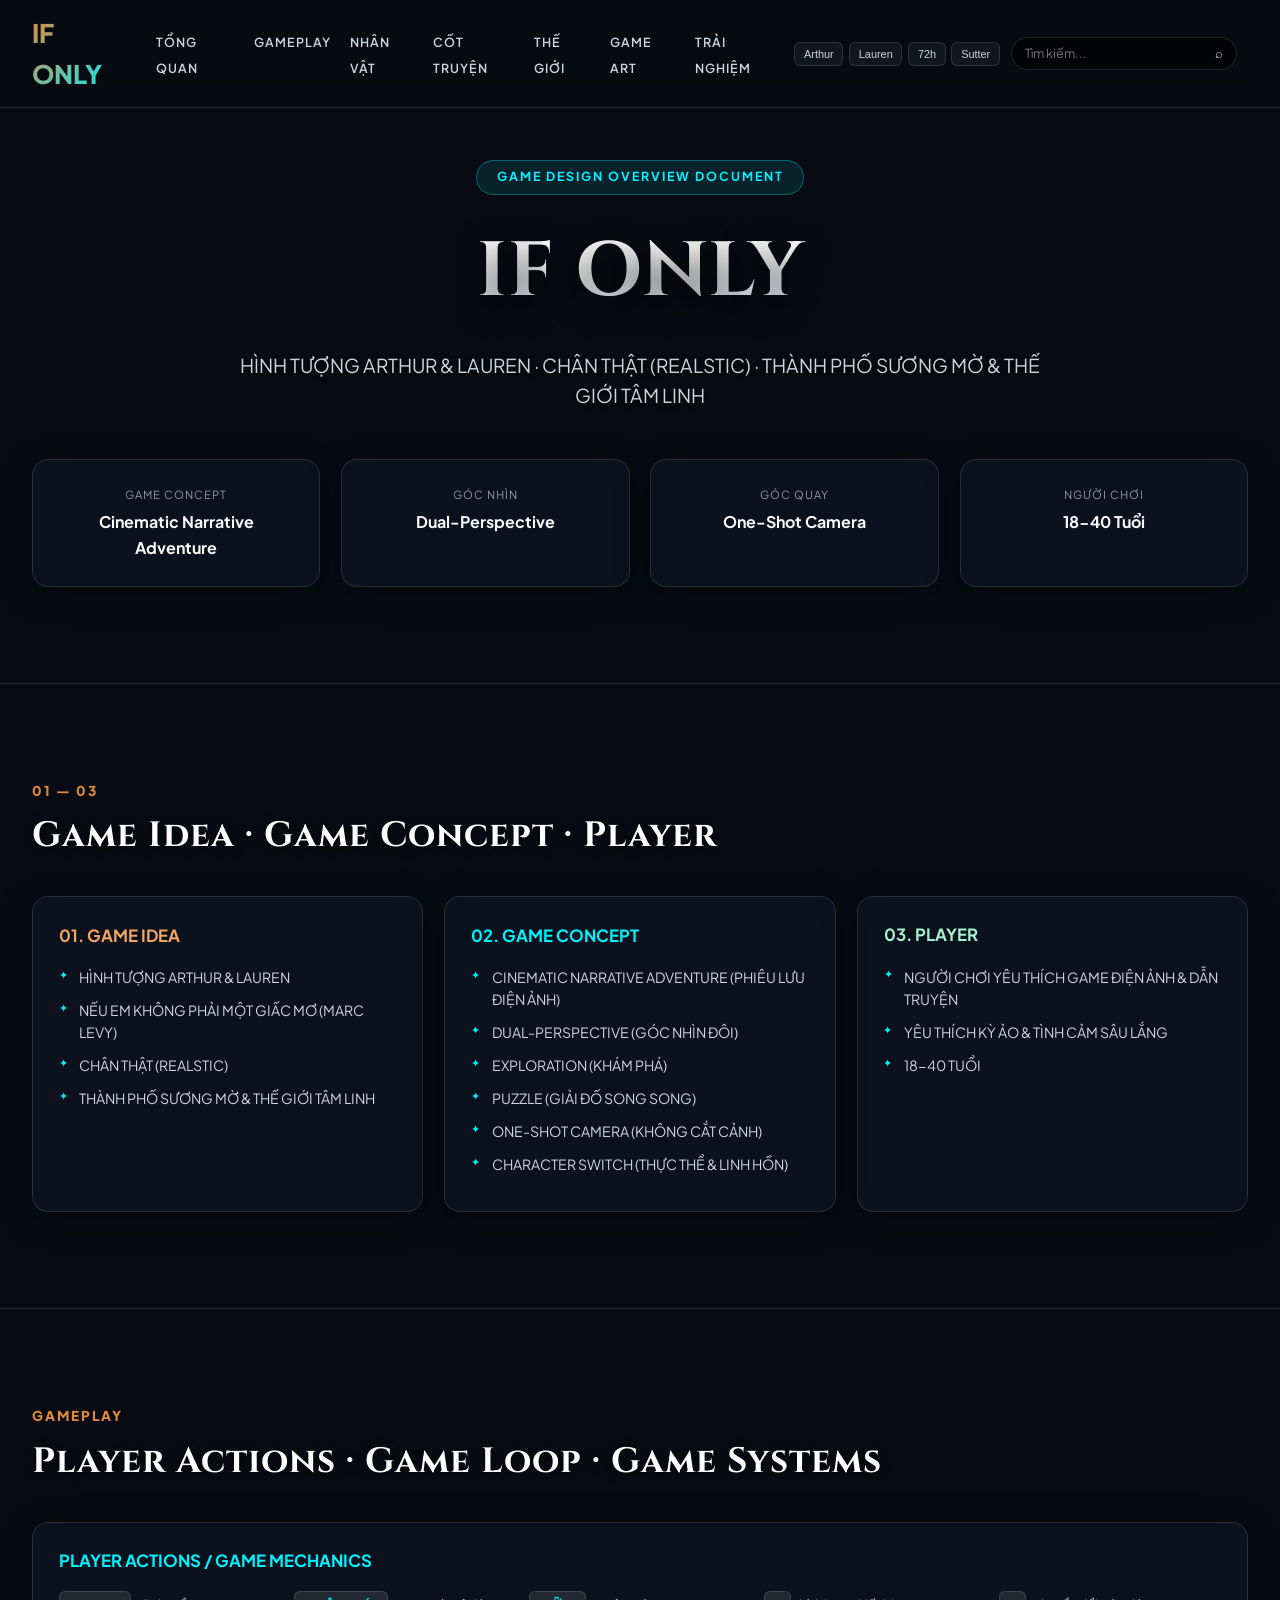
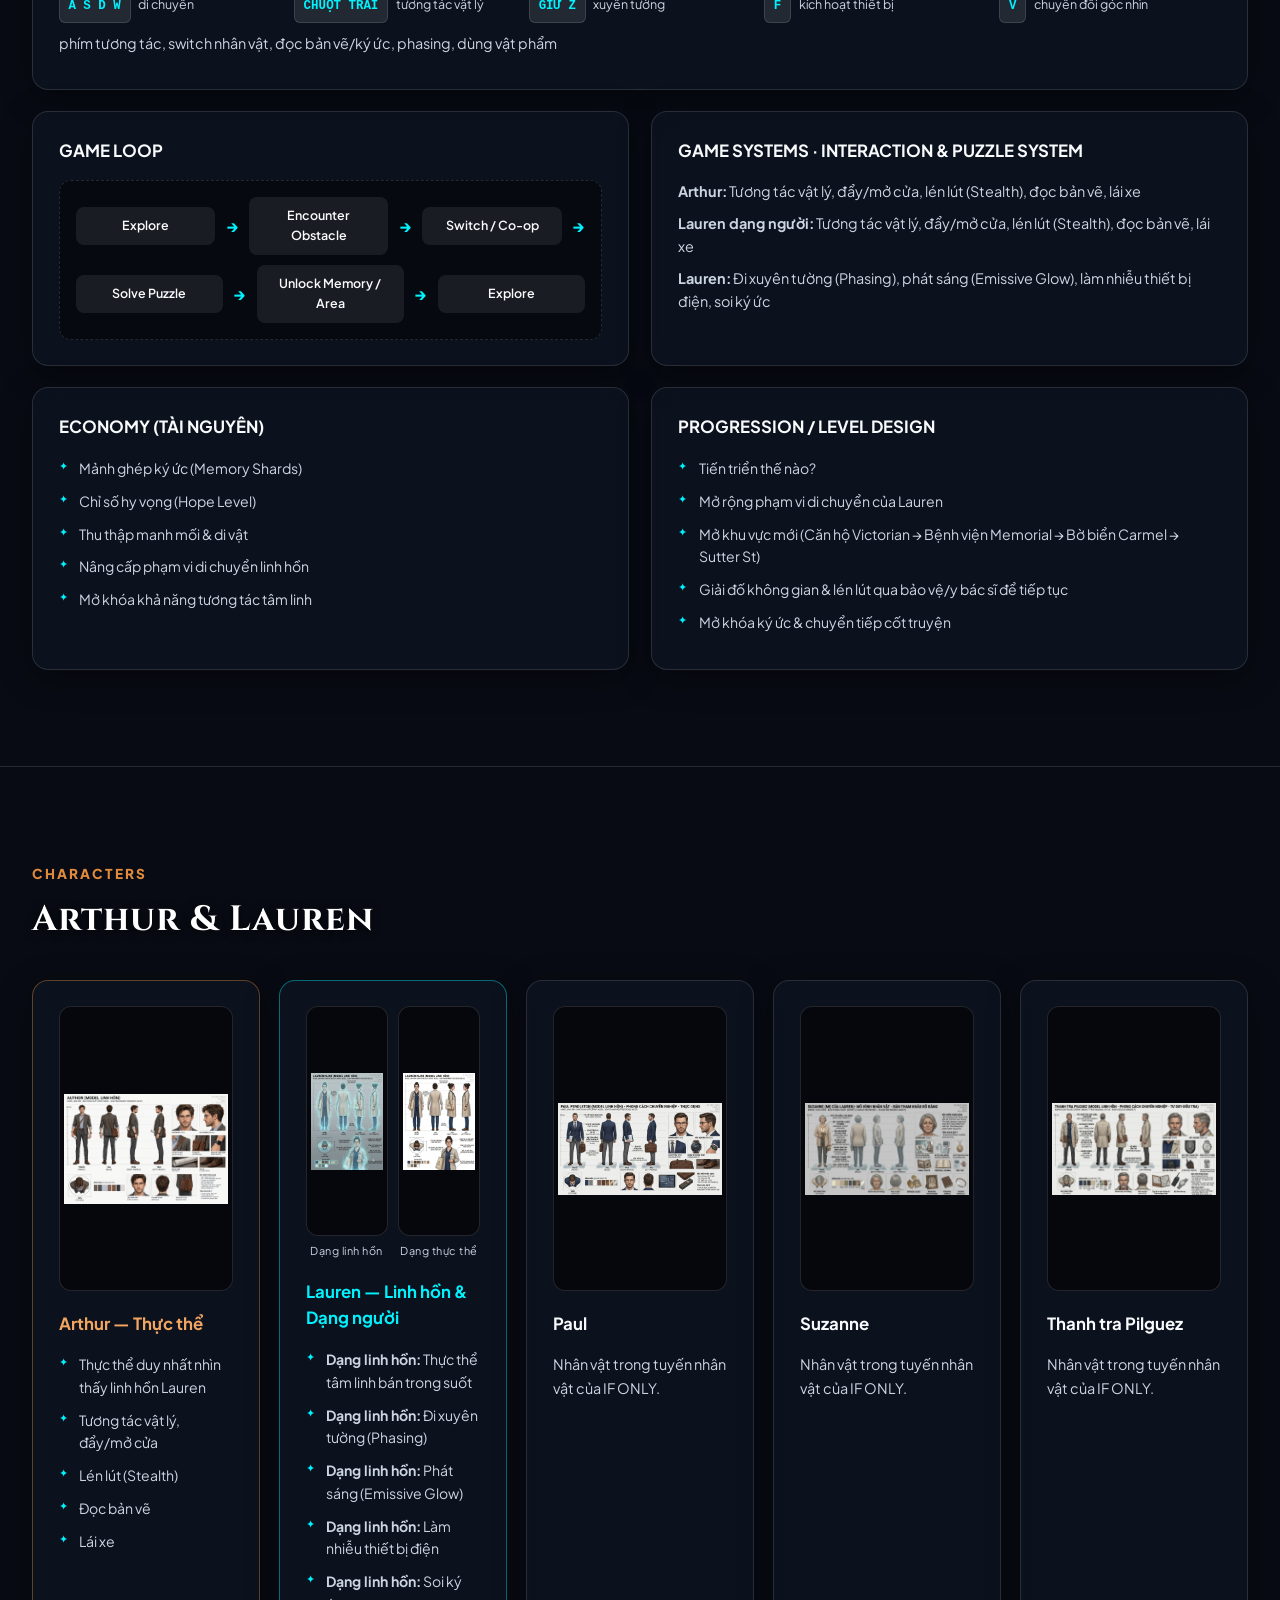
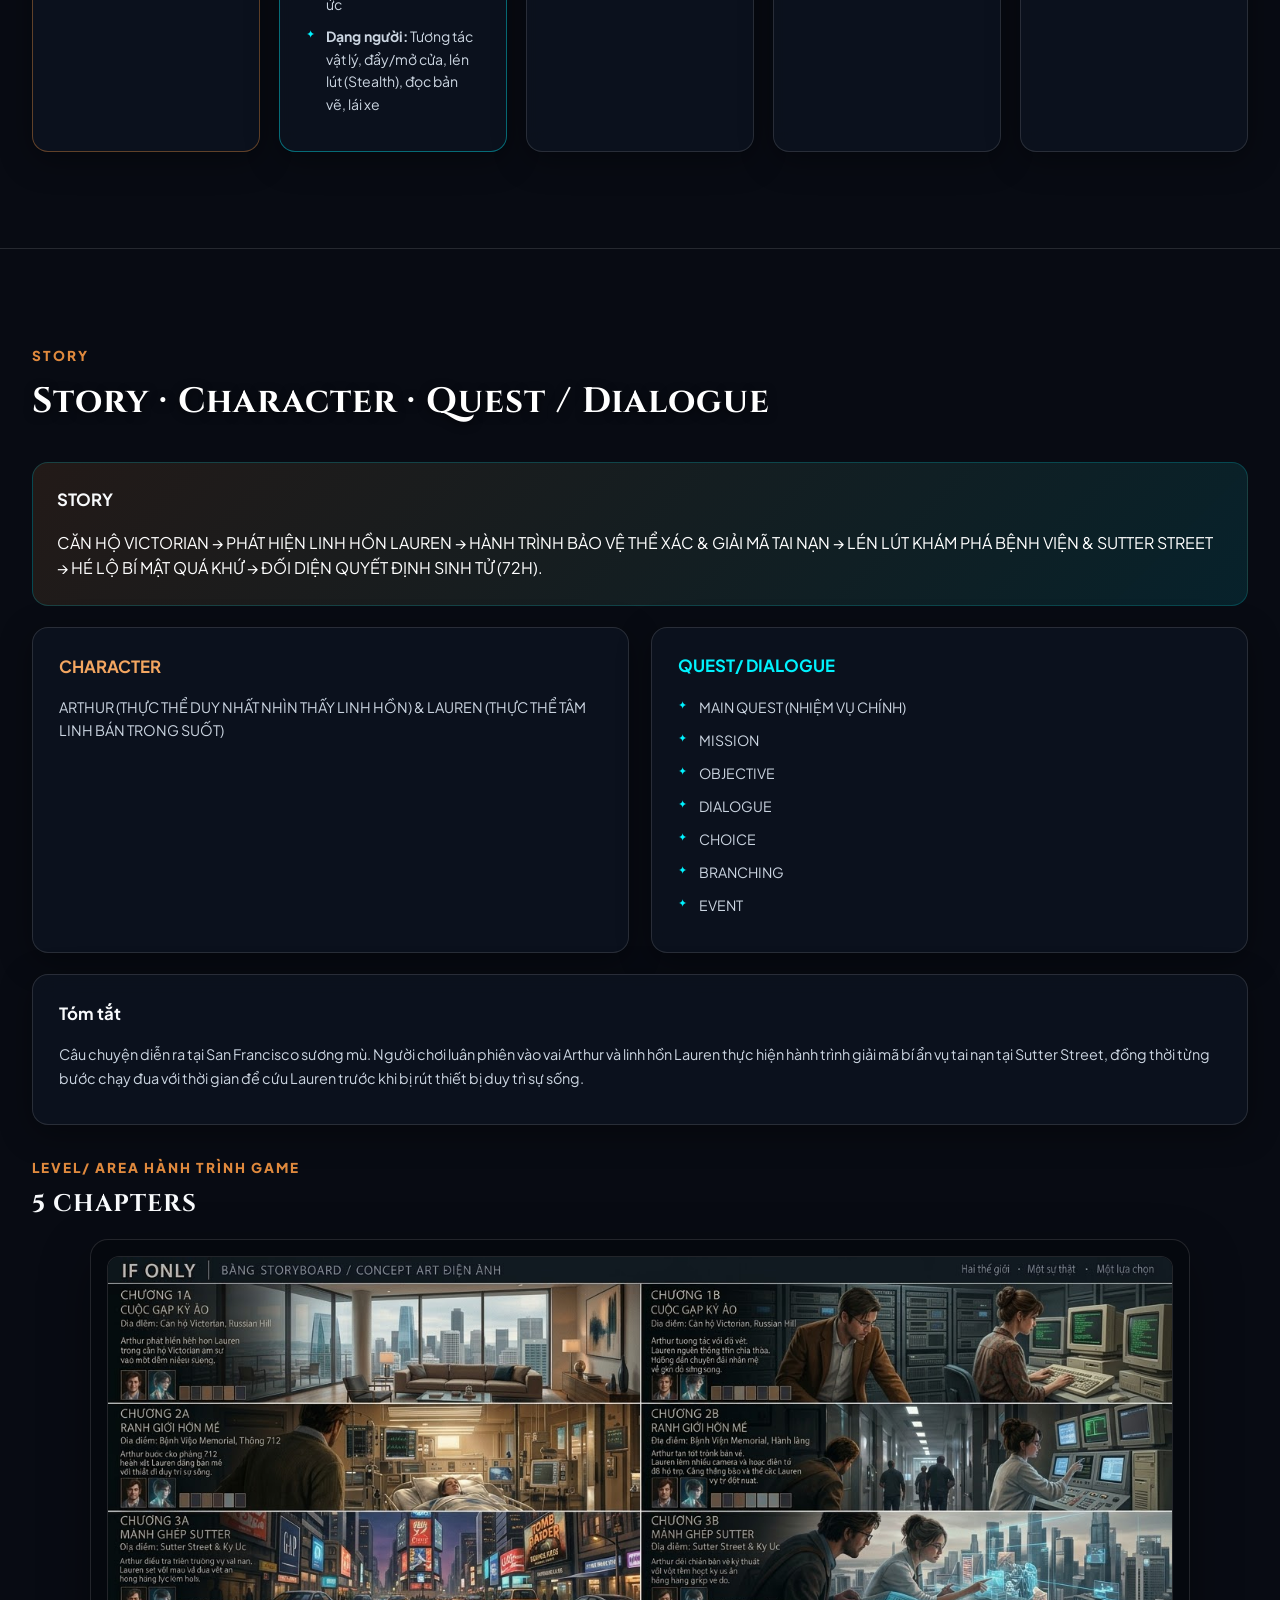
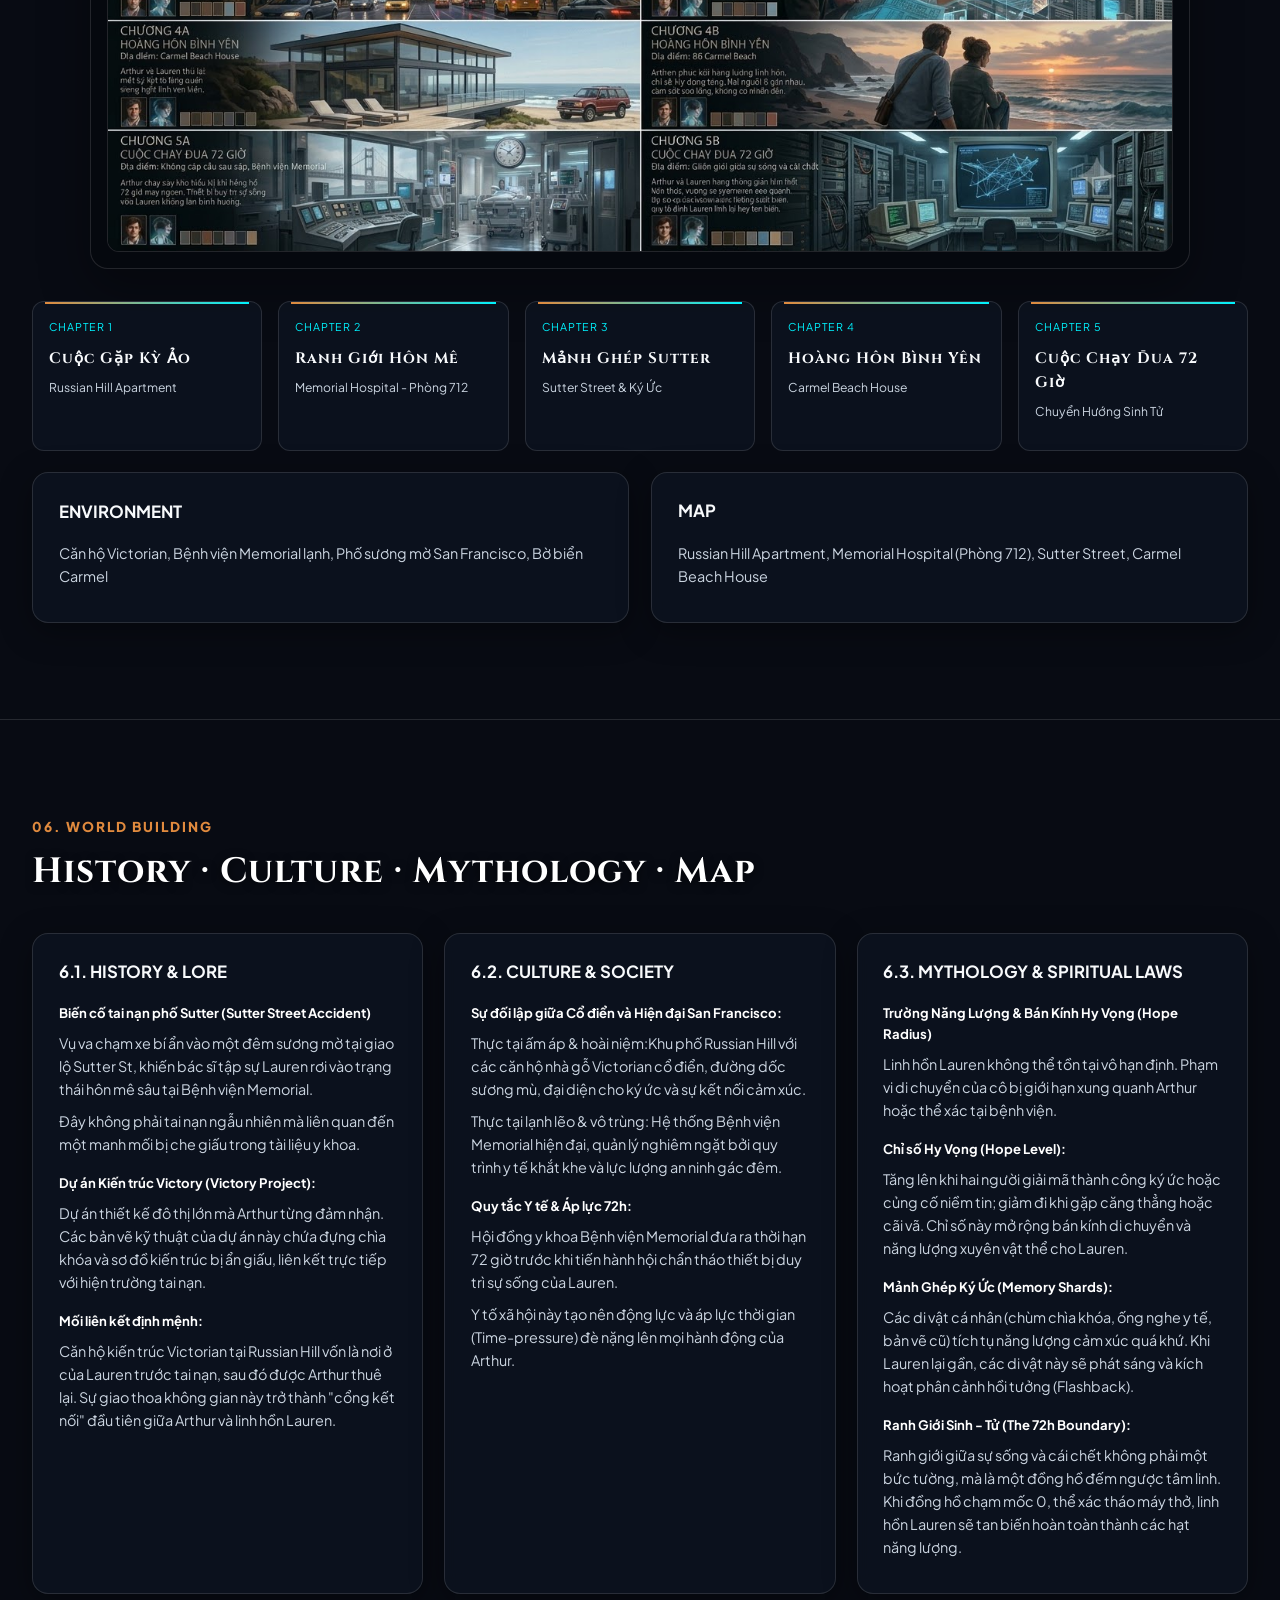
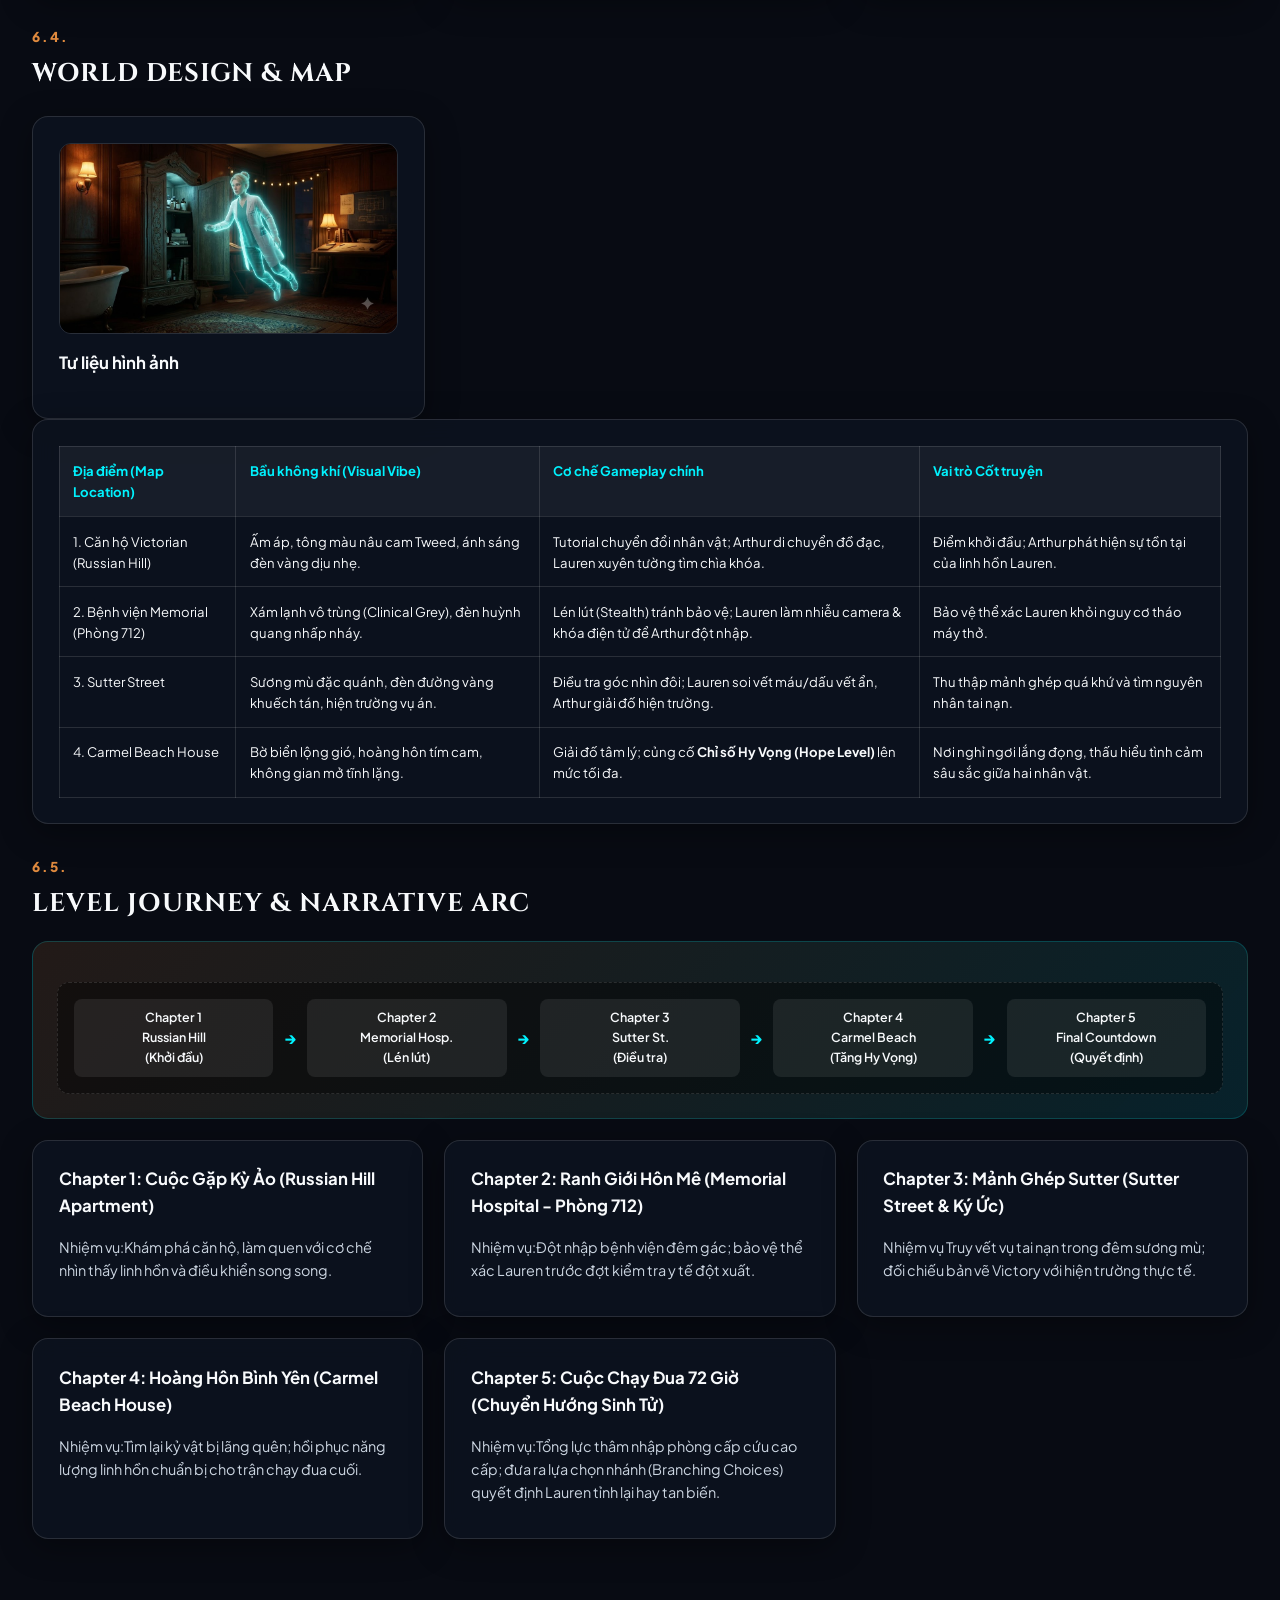
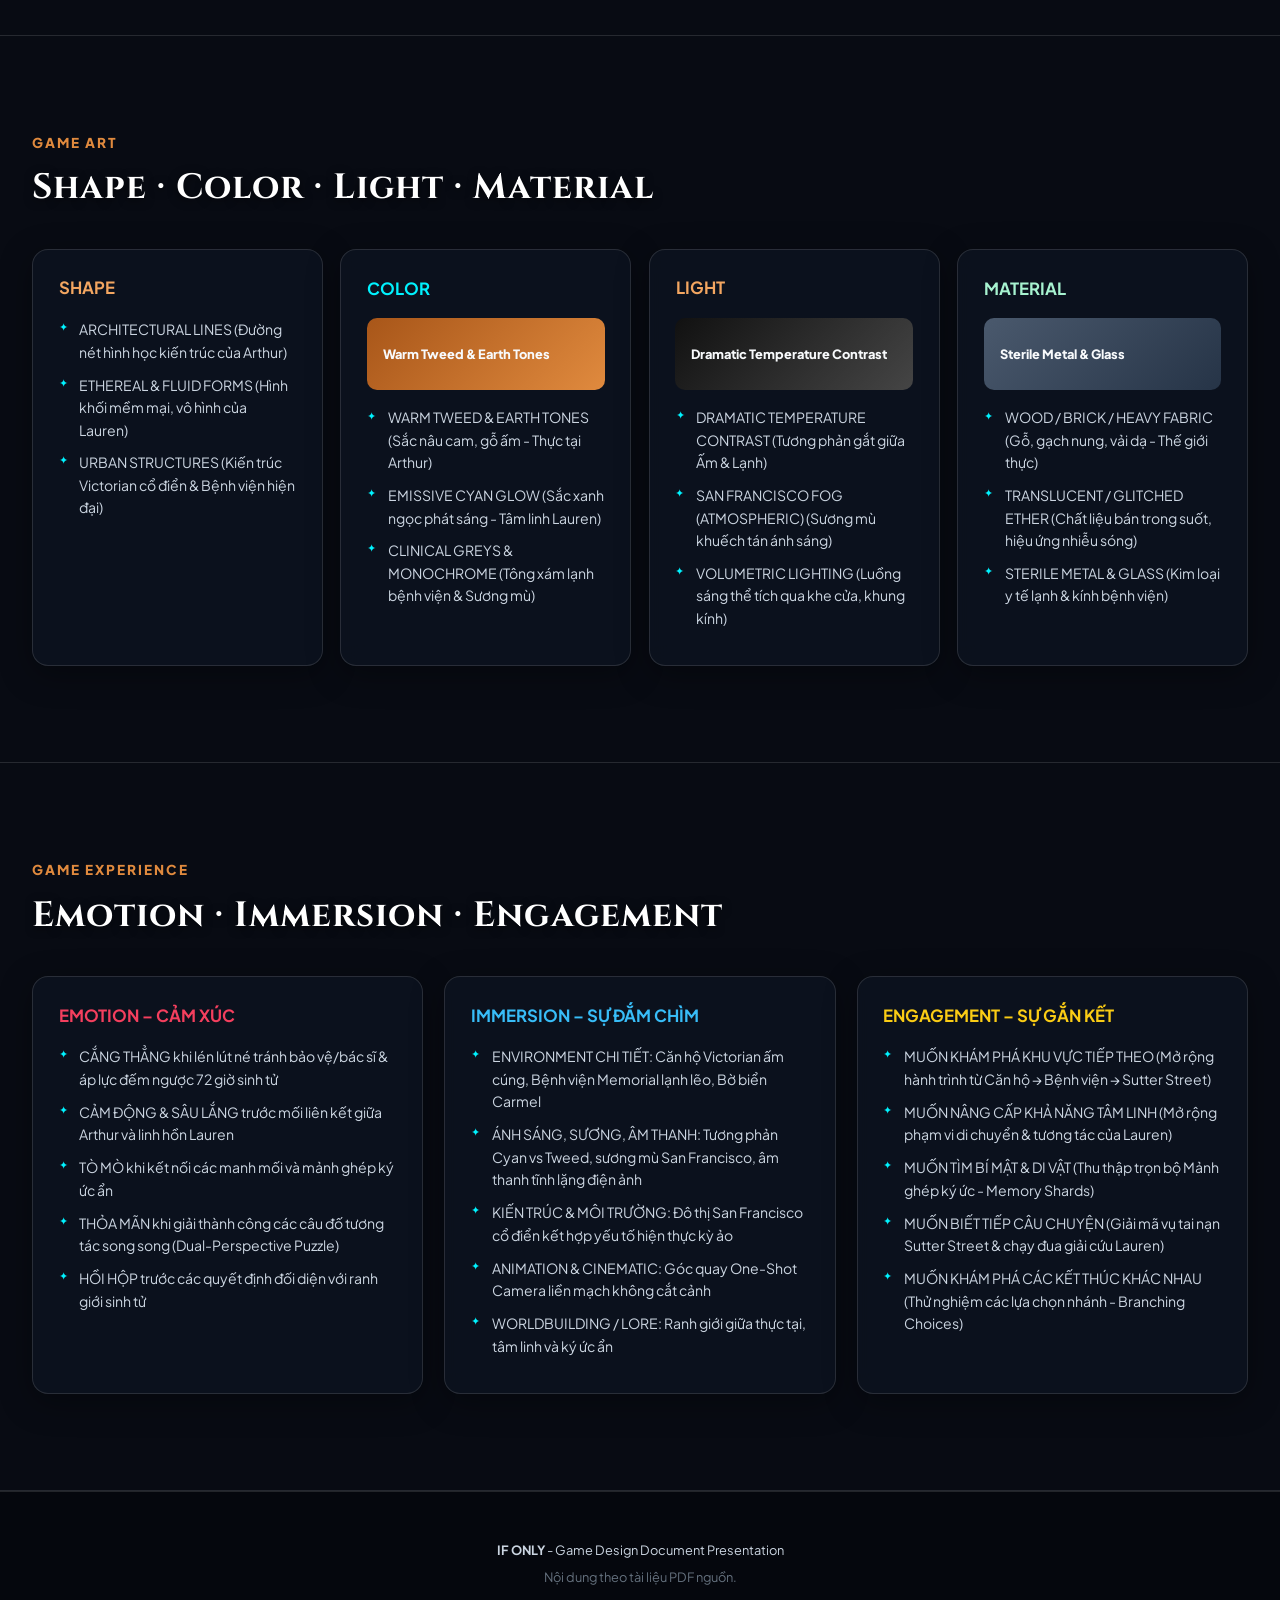
==== index.html @ 5049469f "Enlarge character images and preserve full image framing" ====
<!DOCTYPE html>
<html lang="vi">
<head>
<meta charset="UTF-8">
<meta name="viewport" content="width=device-width, initial-scale=1.0">
<title>IF ONLY - Game Design Overview Document</title>
<link href="https://fonts.googleapis.com/css2?family=Plus+Jakarta+Sans:wght@300;400;600;700;800&family=Cinzel:wght@600;800&display=swap" rel="stylesheet">
<style>
:root{
--bg-main:#080b13;--bg-card:rgba(14,20,33,.78);--bg-card-hover:rgba(22,31,50,.92);
--border-color:rgba(255,255,255,.12);--warm-tweed:#e08a3e;--warm-glow:#f3a661;
--cyan-glow:#00f2fe;--cyan-deep:#4facfe;--grey-clinical:#8a99ad;
--text-main:#f8fafc;--text-muted:#cbd5e1;
}
*{box-sizing:border-box;margin:0;padding:0}
html{scroll-behavior:smooth}
body{font-family:'Plus Jakarta Sans',sans-serif;background:#080b13;color:var(--text-main);line-height:1.6;overflow-x:hidden}
h1,h2,h3,.brand-title{font-family:'Cinzel',serif;letter-spacing:1px}
nav{position:fixed;top:0;width:100%;z-index:1000;background:rgba(8,11,19,.88);backdrop-filter:blur(16px);-webkit-backdrop-filter:blur(16px);border-bottom:1px solid var(--border-color);padding:.8rem 2rem;display:flex;justify-content:space-between;align-items:center;gap:1rem}
.nav-left{display:flex;align-items:center;gap:2rem}.nav-logo{font-size:1.6rem;font-weight:800;background:linear-gradient(135deg,var(--warm-tweed),var(--cyan-glow));-webkit-background-clip:text;-webkit-text-fill-color:transparent}
.nav-links{display:flex;gap:1.2rem;list-style:none}.nav-links a{color:var(--text-muted);text-decoration:none;font-size:.78rem;font-weight:600;transition:.3s;text-transform:uppercase;letter-spacing:1px}.nav-links a:hover{color:var(--cyan-glow)}
.nav-search-container{display:flex;align-items:center;gap:.7rem}.quick-tags{display:flex;gap:.35rem}.tag-btn{background:rgba(255,255,255,.05);border:1px solid var(--border-color);color:var(--text-muted);padding:.3rem .55rem;border-radius:6px;font-size:.68rem;cursor:pointer}.tag-btn:hover{background:rgba(0,242,254,.15);color:#fff;border-color:var(--cyan-glow)}
.search-box{display:flex;align-items:center;background:rgba(0,0,0,.6);border:1px solid var(--border-color);border-radius:50px;padding:.35rem .8rem}.search-box:focus-within{border-color:var(--cyan-glow);box-shadow:0 0 12px rgba(0,242,254,.25)}.search-box input{background:transparent;border:none;color:#fff;outline:none;font:inherit;font-size:.78rem;width:190px}.search-box input:focus{width:270px}.search-box button{background:transparent;border:none;color:var(--text-muted);cursor:pointer}.search-status{font-size:.68rem;color:var(--cyan-glow);white-space:nowrap}
.container{max-width:1280px;margin:0 auto;padding:0 2rem}
section,header.hero{position:relative;padding:6rem 0;border-bottom:1px solid var(--border-color);background-size:cover;background-position:center;background-attachment:fixed;background-repeat:no-repeat}
header.hero{padding-top:10rem;background-image:linear-gradient(180deg,rgba(8,11,19,.75),rgba(8,11,19,.92)),url('https://images.unsplash.com/photo-1770742152107-4f623b877d9b?auto=format&fit=crop&fm=jpg&ixlib=rb-4.1.0&q=82&w=2400')}
#overview{background-image:linear-gradient(180deg,rgba(8,11,19,.9),rgba(8,11,19,.9)),url('https://images.unsplash.com/photo-1770421602125-f3dacd699e0e?auto=format&fit=crop&fm=jpg&ixlib=rb-4.1.0&q=82&w=2400')}
#gameplay{background-image:linear-gradient(180deg,rgba(8,11,19,.92),rgba(8,11,19,.9)),url('https://images.unsplash.com/photo-1651346860396-88431412004f?auto=format&fit=crop&fm=jpg&ixlib=rb-4.1.0&q=82&w=2400')}
#story{background-image:linear-gradient(180deg,rgba(8,11,19,.92),rgba(8,11,19,.91)),url('https://images.unsplash.com/photo-1712634047253-e292abdff553?auto=format&fit=crop&fm=jpg&ixlib=rb-4.1.0&q=82&w=2400')}
#world{background-image:linear-gradient(180deg,rgba(8,11,19,.9),rgba(8,11,19,.93)),url('https://images.unsplash.com/photo-1548026048-a934ceade4dc?auto=format&fit=crop&fm=jpg&ixlib=rb-4.1.0&q=82&w=2400')}
#art{background-image:linear-gradient(180deg,rgba(8,11,19,.92),rgba(8,11,19,.95)),url('https://images.unsplash.com/photo-1770421602125-f3dacd699e0e?auto=format&fit=crop&fm=jpg&ixlib=rb-4.1.0&q=82&w=2400')}
#experience{background-image:linear-gradient(180deg,rgba(8,11,19,.92),rgba(8,11,19,.95)),url('https://images.unsplash.com/photo-1548026048-a934ceade4dc?auto=format&fit=crop&fm=jpg&ixlib=rb-4.1.0&q=82&w=2400')}
.hero{text-align:center}.hero-tag{display:inline-block;padding:.4rem 1.2rem;border-radius:50px;background:rgba(0,242,254,.1);border:1px solid rgba(0,242,254,.3);color:var(--cyan-glow);font-size:.78rem;font-weight:700;text-transform:uppercase;letter-spacing:2px}
.hero h1{font-size:4.8rem;margin:1rem 0;background:linear-gradient(180deg,#fff 40%,var(--text-muted));-webkit-background-clip:text;-webkit-text-fill-color:transparent;text-shadow:0 10px 30px rgba(0,0,0,.8)}
.hero p.subtitle{font-size:1.2rem;color:var(--text-muted);max-width:800px;margin:0 auto 3rem;text-shadow:0 2px 4px #000}
.hero-stats{display:grid;grid-template-columns:repeat(4,1fr);gap:1.3rem}
.stat-card,.card{background:var(--bg-card);border:1px solid var(--border-color);border-radius:16px;padding:1.6rem;transition:.3s;position:relative;backdrop-filter:blur(12px);-webkit-backdrop-filter:blur(12px);box-shadow:0 8px 32px rgba(0,0,0,.35)}
.stat-card:hover,.card:hover{background:var(--bg-card-hover);border-color:rgba(255,255,255,.24);transform:translateY(-4px)}
.stat-card .label{font-size:.7rem;color:var(--grey-clinical);text-transform:uppercase;letter-spacing:1px}.stat-card .val{font-weight:700;margin-top:.35rem}
.section-header{margin-bottom:2rem}.section-num{font-size:.85rem;font-weight:800;color:var(--warm-tweed);letter-spacing:2px;text-transform:uppercase;margin-bottom:.4rem}.section-title{font-size:2.2rem;color:#fff;text-shadow:0 2px 10px #000a}
.grid-2{display:grid;grid-template-columns:repeat(2,minmax(0,1fr));gap:1.4rem}.grid-3{display:grid;grid-template-columns:repeat(3,minmax(0,1fr));gap:1.3rem}.grid-4{display:grid;grid-template-columns:repeat(4,minmax(0,1fr));gap:1.1rem}
.card-header{font-size:1.05rem;font-weight:700;margin-bottom:1rem;display:flex;align-items:center;gap:.5rem}.card-list{list-style:none}.card-list li{position:relative;padding-left:1.3rem;margin-bottom:.65rem;color:var(--text-muted);font-size:.88rem}.card-list li::before{content:'✦';position:absolute;left:0;color:var(--cyan-glow);font-size:.7rem}
.card p{color:var(--text-muted);font-size:.9rem;margin:.55rem 0}.subhead{font-size:.82rem;color:#fff;margin:1rem 0 .35rem;font-weight:700}
.feature-card{background:linear-gradient(135deg,rgba(224,138,62,.12),rgba(0,242,254,.1));border:1px solid rgba(0,242,254,.18);border-radius:16px;padding:1.5rem}
.flow-container{display:flex;align-items:center;justify-content:space-between;flex-wrap:wrap;gap:.65rem;background:rgba(0,0,0,.42);padding:1rem;border-radius:12px;border:1px dashed var(--border-color);margin-top:1rem}.flow-step{background:rgba(255,255,255,.08);padding:.55rem .8rem;border-radius:8px;font-size:.78rem;font-weight:600;text-align:center;flex:1;min-width:110px}.flow-arrow{color:var(--cyan-glow);font-weight:800}
.keybind-grid{display:grid;grid-template-columns:repeat(5,1fr);gap:.8rem}.keybind{font-size:.78rem;color:var(--text-muted)}.key-badge{background:rgba(255,255,255,.1);border:1px solid var(--border-color);padding:.3rem .55rem;border-radius:6px;font-weight:700;font-family:monospace;color:var(--cyan-glow);display:inline-block;margin-right:.35rem}
.chapters{display:grid;grid-template-columns:repeat(5,1fr);gap:1rem}.chapter{background:var(--bg-card);border:1px solid var(--border-color);border-radius:12px;padding:1rem;min-height:150px;position:relative}.chapter:before{content:'';position:absolute;left:12px;right:12px;top:0;height:2px;background:linear-gradient(90deg,var(--warm-tweed),var(--cyan-glow))}.chapter small{display:block;color:var(--cyan-glow);font-size:.67rem;letter-spacing:1px;margin-bottom:.7rem}.chapter h3{font-size:.95rem;margin-bottom:.45rem}.chapter p{font-size:.76rem;color:var(--text-muted)}
.palette-box{height:72px;border-radius:10px;display:flex;align-items:center;padding:0 1rem;font-weight:800;font-size:.8rem;margin-bottom:1rem}.tweed{background:linear-gradient(135deg,#a85619,#e08a3e)}.cyan{background:linear-gradient(135deg,#00d8df,#4facfe)}.clinical{background:linear-gradient(135deg,#4a596d,#263447)}.contrast{background:linear-gradient(135deg,#111,#454545)}
.world-table{overflow:auto}.world-table table{width:100%;min-width:950px;border-collapse:collapse}.world-table th,.world-table td{padding:.85rem;border:1px solid var(--border-color);vertical-align:top;text-align:left;font-size:.82rem}.world-table th{color:var(--cyan-glow);background:rgba(255,255,255,.05)}
.search-hidden{display:none!important}.search-match{border-color:var(--cyan-glow)!important;box-shadow:0 0 22px rgba(0,242,254,.18)!important}
footer{border-top:1px solid var(--border-color);padding:3rem 0;text-align:center;color:var(--text-muted);font-size:.8rem;background:#05070d}
@media(max-width:1000px){.hero-stats{grid-template-columns:repeat(2,1fr)}.grid-3{grid-template-columns:1fr 1fr}.grid-4{grid-template-columns:1fr 1fr}.chapters{grid-template-columns:1fr 1fr}.keybind-grid{grid-template-columns:1fr 1fr}.quick-tags{display:none}}
@media(max-width:768px){.nav-links{display:none}.nav-left{gap:0}.search-box input{width:160px}.search-box input:focus{width:180px}.container{padding:0 1rem}section,header.hero{background-attachment:scroll}.hero h1{font-size:3rem}.hero p.subtitle{font-size:1rem}.grid-2,.grid-3,.grid-4,.chapters,.keybind-grid{grid-template-columns:1fr}}

/* Area mood backgrounds */
#overview{background-position:center 42%}
#gameplay{background-position:center 50%}
#story{background-position:center 45%}
#world{background-position:center 58%}
#art{background-position:center 42%}
#experience{background-position:center 60%}

.character-grid{display:grid;grid-template-columns:repeat(2,minmax(0,1fr));gap:1.4rem}
.character-card{overflow:hidden}
.character-image{width:100%;aspect-ratio:4/5;height:285px;display:block;object-fit:contain;object-position:center;border-radius:12px;border:1px solid var(--border-color);margin-bottom:1.2rem;background:#05070d;padding:4px}
.character-gallery{display:grid;grid-template-columns:repeat(5,minmax(0,1fr));gap:1.2rem}
.character-gallery .character-card{overflow:hidden}
.character-gallery .character-image{height:285px;object-fit:contain;object-position:center}
.lauren-image-pair{display:grid;grid-template-columns:repeat(2,minmax(0,1fr));gap:.65rem;margin-bottom:1.2rem}
.lauren-image-pair .character-image{height:230px;aspect-ratio:auto;object-fit:contain;object-position:center;margin-bottom:.35rem}
.image-caption{text-align:center;color:var(--text-muted);font-size:.68rem;letter-spacing:.5px}
.chapter-image{width:100%;aspect-ratio:16/9;object-fit:cover;display:block;border-radius:10px;margin:-.15rem 0 1rem;border:1px solid var(--border-color);background:#05070d}
.chapter{overflow:hidden}.chapter-feature{max-width:1100px;margin:0 auto 2rem;padding:1rem;background:rgba(5,7,13,.72);border:1px solid var(--border-color);border-radius:18px;display:flex;justify-content:center;align-items:center;box-shadow:0 18px 50px rgba(0,0,0,.35)}.chapter-feature img{display:block;width:100%;max-height:720px;object-fit:contain;object-position:center;border-radius:12px;border:1px solid var(--border-color);background:#05070d}
.visual-reference-grid{display:grid;grid-template-columns:repeat(3,minmax(0,1fr));gap:1.2rem;margin-top:1.3rem}
.visual-reference-grid img{width:100%;aspect-ratio:16/9;object-fit:cover;display:block;border-radius:12px;border:1px solid var(--border-color)}
@media(max-width:1100px){.character-gallery{grid-template-columns:repeat(3,minmax(0,1fr))}.chapters{grid-template-columns:repeat(2,minmax(0,1fr))}}
@media(max-width:700px){.character-gallery,.visual-reference-grid{grid-template-columns:1fr}.chapters{grid-template-columns:1fr}}

@media(max-width:768px){.character-grid{grid-template-columns:1fr}}
</style>
</head>
<body>

<nav>
  <div class="nav-left">
    <div class="nav-logo">IF ONLY</div>
    <ul class="nav-links">
      <li><a href="#overview">Tổng Quan</a></li>
      <li><a href="#gameplay">Gameplay</a></li>
      <li><a href="#characters">Nhân Vật</a></li>
      <li><a href="#story">Cốt Truyện</a></li>
      <li><a href="#world">Thế Giới</a></li>
      <li><a href="#art">Game Art</a></li>
      <li><a href="#experience">Trải Nghiệm</a></li>
    </ul>
  </div>
  <div class="nav-search-container">
    <div class="quick-tags">
      <button class="tag-btn" onclick="quickSearch('Arthur')">Arthur</button>
      <button class="tag-btn" onclick="quickSearch('Lauren')">Lauren</button>
      <button class="tag-btn" onclick="quickSearch('72h')">72h</button>
      <button class="tag-btn" onclick="quickSearch('Sutter')">Sutter</button>
    </div>
    <div class="search-box">
      <input type="text" id="searchInput" oninput="executeSearch()" placeholder="Tìm kiếm...">
      <button onclick="executeSearch()" title="Tìm kiếm">⌕</button>
    </div>
    <span class="search-status" id="searchStatus"></span>
  </div>
</nav>

<header class="hero">
  <div class="container">
    <span class="hero-tag">Game Design Overview Document</span>
    <h1>IF ONLY</h1>
    <p class="subtitle">HÌNH TƯỢNG ARTHUR & LAUREN · CHÂN THẬT (REALSTIC) · THÀNH PHỐ SƯƠNG MỜ & THẾ GIỚI TÂM LINH</p>
    <div class="hero-stats">
      <div class="stat-card searchable-item"><div class="label">Game Concept</div><div class="val">Cinematic Narrative Adventure</div></div>
      <div class="stat-card searchable-item"><div class="label">Góc Nhìn</div><div class="val">Dual-Perspective</div></div>
      <div class="stat-card searchable-item"><div class="label">Góc Quay</div><div class="val">One-Shot Camera</div></div>
      <div class="stat-card searchable-item"><div class="label">Người Chơi</div><div class="val">18-40 Tuổi</div></div>
    </div>
  </div>
</header>

<section id="overview">
<div class="container">
  <div class="section-header"><div class="section-num">01 — 03</div><h2 class="section-title">Game Idea · Game Concept · Player</h2></div>
  <div class="grid-3">
    <div class="card searchable-item"><div class="card-header" style="color:var(--warm-glow)">01. GAME IDEA</div><ul class="card-list">
      <li>HÌNH TƯỢNG ARTHUR & LAUREN</li><li>NẾU EM KHÔNG PHẢI MỘT GIẤC MƠ (MARC LEVY)</li><li>CHÂN THẬT (REALSTIC)</li><li>THÀNH PHỐ SƯƠNG MỜ & THẾ GIỚI TÂM LINH</li>
    </ul></div>
    <div class="card searchable-item"><div class="card-header" style="color:var(--cyan-glow)">02. GAME CONCEPT</div><ul class="card-list">
      <li>CINEMATIC NARRATIVE ADVENTURE (PHIÊU LƯU ĐIỆN ẢNH)</li><li>DUAL-PERSPECTIVE (GÓC NHÌN ĐÔI)</li><li>EXPLORATION (KHÁM PHÁ)</li><li>PUZZLE (GIẢI ĐỐ SONG SONG)</li><li>ONE-SHOT CAMERA (KHÔNG CẮT CẢNH)</li><li>CHARACTER SWITCH (THỰC THỂ & LINH HỒN)</li>
    </ul></div>
    <div class="card searchable-item"><div class="card-header" style="color:#a7f3d0">03. PLAYER</div><ul class="card-list">
      <li>NGƯỜI CHƠI YÊU THÍCH GAME ĐIỆN ẢNH & DẪN TRUYỆN</li><li>YÊU THÍCH KỲ ẢO & TÌNH CẢM SÂU LẮNG</li><li>18-40 TUỔI</li>
    </ul></div>
  </div>
</div>
</section>

<section id="gameplay">
<div class="container">
  <div class="section-header"><div class="section-num">GAMEPLAY</div><h2 class="section-title">Player Actions · Game Loop · Game Systems</h2></div>

  <div class="card searchable-item">
    <div class="card-header" style="color:var(--cyan-glow)">PLAYER ACTIONS / GAME MECHANICS</div>
    <div class="keybind-grid">
      <div class="keybind"><span class="key-badge">A S D W</span> di chuyển</div>
      <div class="keybind"><span class="key-badge">CHUỘT TRÁI</span> tương tác vật lý</div>
      <div class="keybind"><span class="key-badge">GIỮ Z</span> xuyên tường</div>
      <div class="keybind"><span class="key-badge">F</span> kích hoạt thiết bị</div>
      <div class="keybind"><span class="key-badge">V</span> chuyển đổi góc nhìn</div>
    </div>
    <p>phím tương tác, switch nhân vật, đọc bản vẽ/ký ức, phasing, dùng vật phẩm</p>
  </div>

  <div class="grid-2" style="margin-top:1.3rem">
    <div class="card searchable-item"><div class="card-header">GAME LOOP</div><div class="flow-container">
      <div class="flow-step">Explore</div><span class="flow-arrow">→</span><div class="flow-step">Encounter Obstacle</div><span class="flow-arrow">→</span><div class="flow-step">Switch / Co-op</div><span class="flow-arrow">→</span><div class="flow-step">Solve Puzzle</div><span class="flow-arrow">→</span><div class="flow-step">Unlock Memory / Area</div><span class="flow-arrow">→</span><div class="flow-step">Explore</div>
    </div></div>
    <div class="card searchable-item"><div class="card-header">GAME SYSTEMS · INTERACTION & PUZZLE SYSTEM</div>
      <p><strong>Arthur:</strong> Tương tác vật lý, đẩy/mở cửa, lén lút (Stealth), đọc bản vẽ, lái xe</p>
      <p><strong>Lauren dạng người:</strong> Tương tác vật lý, đẩy/mở cửa, lén lút (Stealth), đọc bản vẽ, lái xe</p>
      <p><strong>Lauren:</strong> Đi xuyên tường (Phasing), phát sáng (Emissive Glow), làm nhiễu thiết bị điện, soi ký ức</p>
    </div>
  </div>

  <div class="grid-2" style="margin-top:1.3rem">
    <div class="card searchable-item"><div class="card-header">ECONOMY (TÀI NGUYÊN)</div><ul class="card-list">
      <li>Mảnh ghép ký ức (Memory Shards)</li><li>Chỉ số hy vọng (Hope Level)</li><li>Thu thập manh mối & di vật</li><li>Nâng cấp phạm vi di chuyển linh hồn</li><li>Mở khóa khả năng tương tác tâm linh</li>
    </ul></div>
    <div class="card searchable-item"><div class="card-header">PROGRESSION / LEVEL DESIGN</div><ul class="card-list">
      <li>Tiến triển thế nào?</li><li>Mở rộng phạm vi di chuyển của Lauren</li><li>Mở khu vực mới (Căn hộ Victorian → Bệnh viện Memorial → Bờ biển Carmel → Sutter St)</li><li>Giải đố không gian & lén lút qua bảo vệ/y bác sĩ để tiếp tục</li><li>Mở khóa ký ức & chuyển tiếp cốt truyện</li>
    </ul></div>
  </div>
</div>
</section>


<section id="characters">
<div class="container">
  <div class="section-header"><div class="section-num">CHARACTERS</div><h2 class="section-title">Arthur & Lauren</h2></div>
  <div class="character-gallery">
    <article class="character-card card searchable-item" style="border-color:rgba(224,138,62,.4)">
      <img class="character-image" src="images/auther.png" alt="Arthur">
      <div class="card-header" style="color:var(--warm-glow)">Arthur — Thực thể</div>
      <ul class="card-list">
        <li>Thực thể duy nhất nhìn thấy linh hồn Lauren</li>
        <li>Tương tác vật lý, đẩy/mở cửa</li>
        <li>Lén lút (Stealth)</li>
        <li>Đọc bản vẽ</li>
        <li>Lái xe</li>
      </ul>
    </article>
    <article class="character-card card searchable-item" style="border-color:rgba(0,242,254,.4)">
      <div class="lauren-image-pair">
        <div>
          <img class="character-image" src="images/lauren dạng linh hồn.png" alt="Lauren — Linh hồn">
          <div class="image-caption">Dạng linh hồn</div>
        </div>
        <div>
          <img class="character-image" src="images/lauren dạng thực thể.png" alt="Lauren — Dạng thực thể">
          <div class="image-caption">Dạng thực thể</div>
        </div>
      </div>
      <div class="card-header" style="color:var(--cyan-glow)">Lauren — Linh hồn & Dạng người</div>
      <ul class="card-list">
        <li><strong>Dạng linh hồn:</strong> Thực thể tâm linh bán trong suốt</li>
        <li><strong>Dạng linh hồn:</strong> Đi xuyên tường (Phasing)</li>
        <li><strong>Dạng linh hồn:</strong> Phát sáng (Emissive Glow)</li>
        <li><strong>Dạng linh hồn:</strong> Làm nhiễu thiết bị điện</li>
        <li><strong>Dạng linh hồn:</strong> Soi ký ức</li>
        <li><strong>Dạng người:</strong> Tương tác vật lý, đẩy/mở cửa, lén lút (Stealth), đọc bản vẽ, lái xe</li>
      </ul>
    </article>
    <article class="character-card card searchable-item">
      <img class="character-image" src="images/paul pendltion.jpg" alt="Paul">
      <div class="card-header">Paul</div>
      <p>Nhân vật trong tuyến nhân vật của IF ONLY.</p>
    </article>
    <article class="character-card card searchable-item">
      <img class="character-image" src="images/suzamne.jpg" alt="Suzanne">
      <div class="card-header">Suzanne</div>
      <p>Nhân vật trong tuyến nhân vật của IF ONLY.</p>
    </article>
    <article class="character-card card searchable-item">
      <img class="character-image" src="images/thanh tra Pilguez.png" alt="Thanh tra Pilguez">
      <div class="card-header">Thanh tra Pilguez</div>
      <p>Nhân vật trong tuyến nhân vật của IF ONLY.</p>
    </article>
  </div>
</div>
</section>

<section id="story">
<div class="container">
  <div class="section-header"><div class="section-num">STORY</div><h2 class="section-title">Story · Character · Quest / Dialogue</h2></div>

  <div class="feature-card searchable-item">
    <div class="card-header">STORY</div>
    <p style="color:#fff;font-size:1rem">CĂN HỘ VICTORIAN → PHÁT HIỆN LINH HỒN LAUREN → HÀNH TRÌNH BẢO VỆ THỂ XÁC & GIẢI MÃ TAI NẠN → LÉN LÚT KHÁM PHÁ BỆNH VIỆN & SUTTER STREET → HÉ LỘ BÍ MẬT QUÁ KHỨ → ĐỐI DIỆN QUYẾT ĐỊNH SINH TỬ (72H).</p>
  </div>

  <div class="grid-2" style="margin-top:1.3rem">
    <div class="card searchable-item"><div class="card-header" style="color:var(--warm-glow)">CHARACTER</div><p>ARTHUR (THỰC THỂ DUY NHẤT NHÌN THẤY LINH HỒN) & LAUREN (THỰC THỂ TÂM LINH BÁN TRONG SUỐT)</p></div>
    <div class="card searchable-item"><div class="card-header" style="color:var(--cyan-glow)">QUEST/ DIALOGUE</div><ul class="card-list">
      <li>MAIN QUEST (NHIỆM VỤ CHÍNH)</li><li>MISSION</li><li>OBJECTIVE</li><li>DIALOGUE</li><li>CHOICE</li><li>BRANCHING</li><li>EVENT</li>
    </ul></div>
  </div>

  <div class="card searchable-item" style="margin-top:1.3rem"><div class="card-header">Tóm tắt</div><p>Câu chuyện diễn ra tại San Francisco sương mù. Người chơi luân phiên vào vai Arthur và linh hồn Lauren thực hiện hành trình giải mã bí ẩn vụ tai nạn tại Sutter Street, đồng thời từng bước chạy đua với thời gian để cứu Lauren trước khi bị rút thiết bị duy trì sự sống.</p></div>

  <div style="margin-top:2rem"><div class="section-num">LEVEL/ AREA HÀNH TRÌNH GAME</div><h3 style="font-size:1.5rem;margin:.4rem 0 1rem">5 CHAPTERS</h3></div>
  <div class="chapter-feature">
    <img src="images/chapter.jpg" alt="Tổng quan 5 Chapter — IF ONLY">
  </div>
  <div class="chapters">
    <div class="chapter searchable-item"><small>CHAPTER 1</small><h3>Cuộc Gặp Kỳ Ảo</h3><p>Russian Hill Apartment</p></div>
    <div class="chapter searchable-item"><small>CHAPTER 2</small><h3>Ranh Giới Hôn Mê</h3><p>Memorial Hospital - Phòng 712</p></div>
    <div class="chapter searchable-item"><small>CHAPTER 3</small><h3>Mảnh Ghép Sutter</h3><p>Sutter Street & Ký Ức</p></div>
    <div class="chapter searchable-item"><small>CHAPTER 4</small><h3>Hoàng Hôn Bình Yên</h3><p>Carmel Beach House</p></div>
    <div class="chapter searchable-item"><small>CHAPTER 5</small><h3>Cuộc Chạy Đua 72 Giờ</h3><p>Chuyển Hướng Sinh Tử</p></div>
  </div>

  <div class="grid-2" style="margin-top:1.3rem">
    <div class="card searchable-item"><div class="card-header">ENVIRONMENT</div><p>Căn hộ Victorian, Bệnh viện Memorial lạnh, Phố sương mờ San Francisco, Bờ biển Carmel</p></div>
    <div class="card searchable-item"><div class="card-header">MAP</div><p>Russian Hill Apartment, Memorial Hospital (Phòng 712), Sutter Street, Carmel Beach House</p></div>
  </div>
</div>
</section>

<section id="world">
<div class="container">
  <div class="section-header"><div class="section-num">06. WORLD BUILDING</div><h2 class="section-title">History · Culture · Mythology · Map</h2></div>

  <div class="grid-3">
    <div class="card searchable-item"><div class="card-header">6.1. HISTORY & LORE</div>
      <div class="subhead">Biến cố tai nạn phố Sutter (Sutter Street Accident)</div><p>Vụ va chạm xe bí ẩn vào một đêm sương mờ tại giao lộ Sutter St, khiến bác sĩ tập sự Lauren rơi vào trạng thái hôn mê sâu tại Bệnh viện Memorial.</p>
      <p>Đây không phải tai nạn ngẫu nhiên mà liên quan đến một manh mối bị che giấu trong tài liệu y khoa.</p>
      <div class="subhead">Dự án Kiến trúc Victory (Victory Project):</div><p>Dự án thiết kế đô thị lớn mà Arthur từng đảm nhận. Các bản vẽ kỹ thuật của dự án này chứa đựng chìa khóa và sơ đồ kiến trúc bị ẩn giấu, liên kết trực tiếp với hiện trường tai nạn.</p>
      <div class="subhead">Mối liên kết định mệnh:</div><p>Căn hộ kiến trúc Victorian tại Russian Hill vốn là nơi ở của Lauren trước tai nạn, sau đó được Arthur thuê lại. Sự giao thoa không gian này trở thành "cổng kết nối" đầu tiên giữa Arthur và linh hồn Lauren.</p>
    </div>

    <div class="card searchable-item"><div class="card-header">6.2. CULTURE & SOCIETY</div>
      <div class="subhead">Sự đối lập giữa Cổ điển và Hiện đại San Francisco:</div>
      <p>Thực tại ấm áp & hoài niệm:Khu phố Russian Hill với các căn hộ nhà gỗ Victorian cổ điển, đường dốc sương mù, đại diện cho ký ức và sự kết nối cảm xúc.</p>
      <p>Thực tại lạnh lẽo & vô trùng: Hệ thống Bệnh viện Memorial hiện đại, quản lý nghiêm ngặt bởi quy trình y tế khắt khe và lực lượng an ninh gác đêm.</p>
      <div class="subhead">Quy tắc Y tế & Áp lực 72h:</div><p>Hội đồng y khoa Bệnh viện Memorial đưa ra thời hạn 72 giờ trước khi tiến hành hội chẩn tháo thiết bị duy trì sự sống của Lauren.</p>
      <p>Y tố xã hội này tạo nên động lực và áp lực thời gian (Time-pressure) đè nặng lên mọi hành động của Arthur.</p>
    </div>

    <div class="card searchable-item"><div class="card-header">6.3. MYTHOLOGY & SPIRITUAL LAWS</div>
      <div class="subhead">Trường Năng Lượng & Bán Kính Hy Vọng (Hope Radius)</div><p>Linh hồn Lauren không thể tồn tại vô hạn định. Phạm vi di chuyển của cô bị giới hạn xung quanh Arthur hoặc thể xác tại bệnh viện.</p>
      <div class="subhead">Chỉ số Hy Vọng (Hope Level):</div><p>Tăng lên khi hai người giải mã thành công ký ức hoặc củng cố niềm tin; giảm đi khi gặp căng thẳng hoặc cãi vã. Chỉ số này mở rộng bán kính di chuyển và năng lượng xuyên vật thể cho Lauren.</p>
      <div class="subhead">Mảnh Ghép Ký Ức (Memory Shards):</div><p>Các di vật cá nhân (chùm chìa khóa, ống nghe y tế, bản vẽ cũ) tích tụ năng lượng cảm xúc quá khứ. Khi Lauren lại gần, các di vật này sẽ phát sáng và kích hoạt phân cảnh hồi tưởng (Flashback).</p>
      <div class="subhead">Ranh Giới Sinh - Tử (The 72h Boundary):</div><p>Ranh giới giữa sự sống và cái chết không phải một bức tường, mà là một đồng hồ đếm ngược tâm linh. Khi đồng hồ chạm mốc 0, thể xác tháo máy thở, linh hồn Lauren sẽ tan biến hoàn toàn thành các hạt năng lượng.</p>
    </div>
  </div>

  <div style="margin-top:2rem"><div class="section-num">6.4.</div><h3 style="font-size:1.6rem;margin:.4rem 0 1rem">WORLD DESIGN & MAP</h3></div>
  <div class="visual-reference-grid">
    <div class="card searchable-item"><img src="images/924acbcd-d333-4de1-b22e-fde067699191.jpg" alt="Tư liệu hình ảnh IF ONLY"><div class="card-header" style="margin-top:1rem">Tư liệu hình ảnh</div></div>
  </div>

  <div class="world-table card">
    <table>
      <thead><tr><th>Địa điểm (Map Location)</th><th>Bầu không khí (Visual Vibe)</th><th>Cơ chế Gameplay chính</th><th>Vai trò Cốt truyện</th></tr></thead>
      <tbody>
        <tr><td>1. Căn hộ Victorian (Russian Hill)</td><td>Ấm áp, tông màu nâu cam Tweed, ánh sáng đèn vàng dịu nhẹ.</td><td>Tutorial chuyển đổi nhân vật; Arthur di chuyển đồ đạc, Lauren xuyên tường tìm chìa khóa.</td><td>Điểm khởi đầu; Arthur phát hiện sự tồn tại của linh hồn Lauren.</td></tr>
        <tr><td>2. Bệnh viện Memorial (Phòng 712)</td><td>Xám lạnh vô trùng (Clinical Grey), đèn huỳnh quang nhấp nháy.</td><td>Lén lút (Stealth) tránh bảo vệ; Lauren làm nhiễu camera & khóa điện tử để Arthur đột nhập.</td><td>Bảo vệ thể xác Lauren khỏi nguy cơ tháo máy thở.</td></tr>
        <tr><td>3. Sutter Street</td><td>Sương mù đặc quánh, đèn đường vàng khuếch tán, hiện trường vụ án.</td><td>Điều tra góc nhìn đôi; Lauren soi vết máu/dấu vết ẩn, Arthur giải đố hiện trường.</td><td>Thu thập mảnh ghép quá khứ và tìm nguyên nhân tai nạn.</td></tr>
        <tr><td>4. Carmel Beach House</td><td>Bờ biển lộng gió, hoàng hôn tím cam, không gian mở tĩnh lặng.</td><td>Giải đố tâm lý; củng cố <strong>Chỉ số Hy Vọng (Hope Level)</strong> lên mức tối đa.</td><td>Nơi nghỉ ngơi lắng đọng, thấu hiểu tình cảm sâu sắc giữa hai nhân vật.</td></tr>
      </tbody>
    </table>
  </div>

  <div style="margin-top:2rem"><div class="section-num">6.5.</div><h3 style="font-size:1.6rem;margin:.4rem 0 1rem">LEVEL JOURNEY & NARRATIVE ARC</h3></div>
  <div class="feature-card searchable-item">
    <div class="flow-container">
      <div class="flow-step">Chapter 1<br>Russian Hill<br>(Khởi đầu)</div><span class="flow-arrow">→</span>
      <div class="flow-step">Chapter 2<br>Memorial Hosp.<br>(Lén lút)</div><span class="flow-arrow">→</span>
      <div class="flow-step">Chapter 3<br>Sutter St.<br>(Điều tra)</div><span class="flow-arrow">→</span>
      <div class="flow-step">Chapter 4<br>Carmel Beach<br>(Tăng Hy Vọng)</div><span class="flow-arrow">→</span>
      <div class="flow-step">Chapter 5<br>Final Countdown<br>(Quyết định)</div>
    </div>
  </div>
  <div class="grid-3" style="margin-top:1.3rem">
    <div class="card searchable-item"><div class="card-header">Chapter 1: Cuộc Gặp Kỳ Ảo (Russian Hill Apartment)</div><p>Nhiệm vụ:Khám phá căn hộ, làm quen với cơ chế nhìn thấy linh hồn và điều khiển song song.</p></div>
    <div class="card searchable-item"><div class="card-header">Chapter 2: Ranh Giới Hôn Mê (Memorial Hospital - Phòng 712)</div><p>Nhiệm vụ:Đột nhập bệnh viện đêm gác; bảo vệ thể xác Lauren trước đợt kiểm tra y tế đột xuất.</p></div>
    <div class="card searchable-item"><div class="card-header">Chapter 3: Mảnh Ghép Sutter (Sutter Street & Ký Ức)</div><p>Nhiệm vụ Truy vết vụ tai nạn trong đêm sương mù; đối chiếu bản vẽ Victory với hiện trường thực tế.</p></div>
    <div class="card searchable-item"><div class="card-header">Chapter 4: Hoàng Hôn Bình Yên (Carmel Beach House)</div><p>Nhiệm vụ:Tìm lại kỷ vật bị lãng quên; hồi phục năng lượng linh hồn chuẩn bị cho trận chạy đua cuối.</p></div>
    <div class="card searchable-item"><div class="card-header">Chapter 5: Cuộc Chạy Đua 72 Giờ (Chuyển Hướng Sinh Tử)</div><p>Nhiệm vụ:Tổng lực thâm nhập phòng cấp cứu cao cấp; đưa ra lựa chọn nhánh (Branching Choices) quyết định Lauren tỉnh lại hay tan biến.</p></div>
  </div>
</div>
</section>

<section id="art">
<div class="container">
  <div class="section-header"><div class="section-num">GAME ART</div><h2 class="section-title">Shape · Color · Light · Material</h2></div>
  <div class="grid-4">
    <div class="card searchable-item"><div class="card-header" style="color:var(--warm-glow)">SHAPE</div><ul class="card-list"><li>ARCHITECTURAL LINES (Đường nét hình học kiến trúc của Arthur)</li><li>ETHEREAL & FLUID FORMS (Hình khối mềm mại, vô hình của Lauren)</li><li>URBAN STRUCTURES (Kiến trúc Victorian cổ điển & Bệnh viện hiện đại)</li></ul></div>
    <div class="card searchable-item"><div class="card-header" style="color:var(--cyan-glow)">COLOR</div><div class="palette-box tweed">Warm Tweed & Earth Tones</div><ul class="card-list"><li>WARM TWEED & EARTH TONES (Sắc nâu cam, gỗ ấm - Thực tại Arthur)</li><li>EMISSIVE CYAN GLOW (Sắc xanh ngọc phát sáng - Tâm linh Lauren)</li><li>CLINICAL GREYS & MONOCHROME (Tông xám lạnh bệnh viện & Sương mù)</li></ul></div>
    <div class="card searchable-item"><div class="card-header" style="color:#f3a661">LIGHT</div><div class="palette-box contrast">Dramatic Temperature Contrast</div><ul class="card-list"><li>DRAMATIC TEMPERATURE CONTRAST (Tương phản gắt giữa Ấm & Lạnh)</li><li>SAN FRANCISCO FOG (ATMOSPHERIC) (Sương mù khuếch tán ánh sáng)</li><li>VOLUMETRIC LIGHTING (Luồng sáng thể tích qua khe cửa, khung kính)</li></ul></div>
    <div class="card searchable-item"><div class="card-header" style="color:#a7f3d0">MATERIAL</div><div class="palette-box clinical">Sterile Metal & Glass</div><ul class="card-list"><li>WOOD / BRICK / HEAVY FABRIC (Gỗ, gạch nung, vải dạ - Thế giới thực)</li><li>TRANSLUCENT / GLITCHED ETHER (Chất liệu bán trong suốt, hiệu ứng nhiễu sóng)</li><li>STERILE METAL & GLASS (Kim loại y tế lạnh & kính bệnh viện)</li></ul></div>
  </div>
</div>
</section>

<section id="experience">
<div class="container">
  <div class="section-header"><div class="section-num">GAME EXPERIENCE</div><h2 class="section-title">Emotion · Immersion · Engagement</h2></div>
  <div class="grid-3">
    <div class="card searchable-item"><div class="card-header" style="color:#f43f5e">EMOTION – CẢM XÚC</div><ul class="card-list">
      <li>CẮNG THẲNG khi lén lút né tránh bảo vệ/bác sĩ & áp lực đếm ngược 72 giờ sinh tử</li>
      <li>CẢM ĐỘNG & SÂU LẮNG trước mối liên kết giữa Arthur và linh hồn Lauren</li>
      <li>TÒ MÒ khi kết nối các manh mối và mảnh ghép ký ức ẩn</li>
      <li>THỎA MÃN khi giải thành công các câu đố tương tác song song (Dual-Perspective Puzzle)</li>
      <li>HỒI HỘP trước các quyết định đối diện với ranh giới sinh tử</li>
    </ul></div>
    <div class="card searchable-item"><div class="card-header" style="color:#38bdf8">IMMERSION – SỰ ĐẮM CHÌM</div><ul class="card-list">
      <li>ENVIRONMENT CHI TIẾT: Căn hộ Victorian ấm cúng, Bệnh viện Memorial lạnh lẽo, Bờ biển Carmel</li>
      <li>ÁNH SÁNG, SƯƠNG, ÂM THANH: Tương phản Cyan vs Tweed, sương mù San Francisco, âm thanh tĩnh lặng điện ảnh</li>
      <li>KIẾN TRÚC & MÔI TRƯỜNG: Đô thị San Francisco cổ điển kết hợp yếu tố hiện thực kỳ ảo</li>
      <li>ANIMATION & CINEMATIC: Góc quay One-Shot Camera liền mạch không cắt cảnh</li>
      <li>WORLDBUILDING / LORE: Ranh giới giữa thực tại, tâm linh và ký ức ẩn</li>
    </ul></div>
    <div class="card searchable-item"><div class="card-header" style="color:#facc15">ENGAGEMENT – SỰ GẮN KẾT</div><ul class="card-list">
      <li>MUỐN KHÁM PHÁ KHU VỰC TIẾP THEO (Mở rộng hành trình từ Căn hộ → Bệnh viện → Sutter Street)</li>
      <li>MUỐN NÂNG CẤP KHẢ NĂNG TÂM LINH (Mở rộng phạm vi di chuyển & tương tác của Lauren)</li>
      <li>MUỐN TÌM BÍ MẬT & DI VẬT (Thu thập trọn bộ Mảnh ghép ký ức - Memory Shards)</li>
      <li>MUỐN BIẾT TIẾP CÂU CHUYỆN (Giải mã vụ tai nạn Sutter Street & chạy đua giải cứu Lauren)</li>
      <li>MUỐN KHÁM PHÁ CÁC KẾT THÚC KHÁC NHAU (Thử nghiệm các lựa chọn nhánh - Branching Choices)</li>
    </ul></div>
  </div>
</div>
</section>

<footer><div class="container"><p><strong>IF ONLY</strong> - Game Design Document Presentation</p><p style="margin-top:.4rem;color:#64707d">Nội dung theo tài liệu PDF nguồn.</p></div></footer>

<script>
function executeSearch(){
 const query=document.getElementById('searchInput').value.toLowerCase().trim();
 const items=document.querySelectorAll('.searchable-item');
 const status=document.getElementById('searchStatus');
 let count=0;
 items.forEach(item=>{
   const ok=query===""||item.innerText.toLowerCase().includes(query);
   item.classList.toggle('search-hidden',!ok);
   item.classList.toggle('search-match',query!==""&&ok);
   if(ok&&query)count++;
 });
 status.textContent=query?('Tìm thấy '+count+' kết quả'):'';
}
function quickSearch(keyword){const input=document.getElementById('searchInput');input.value=keyword;executeSearch()}
document.addEventListener('keydown',e=>{if(e.key==='/'&&document.activeElement.id!=='searchInput'){e.preventDefault();document.getElementById('searchInput').focus()}if(e.key==='Escape'){document.getElementById('searchInput').value='';executeSearch()}})
</script>
</body>
</html>
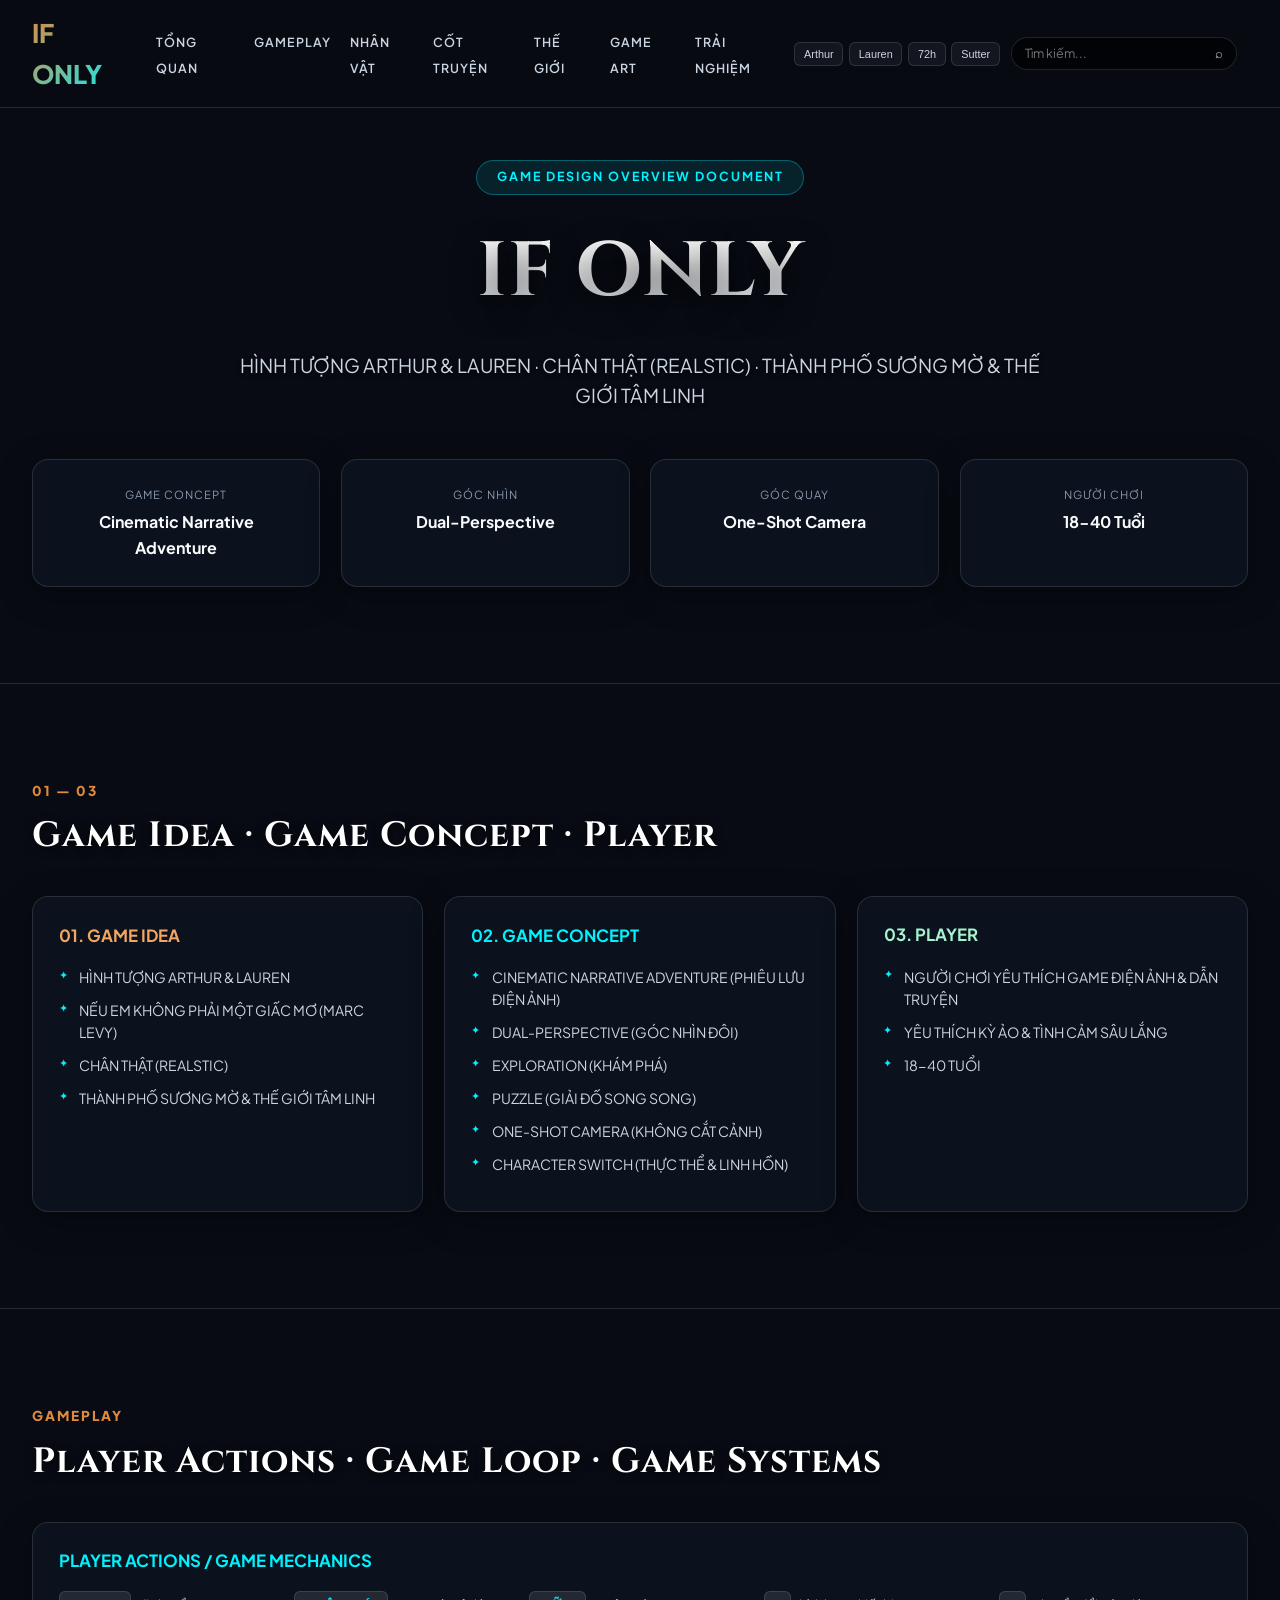
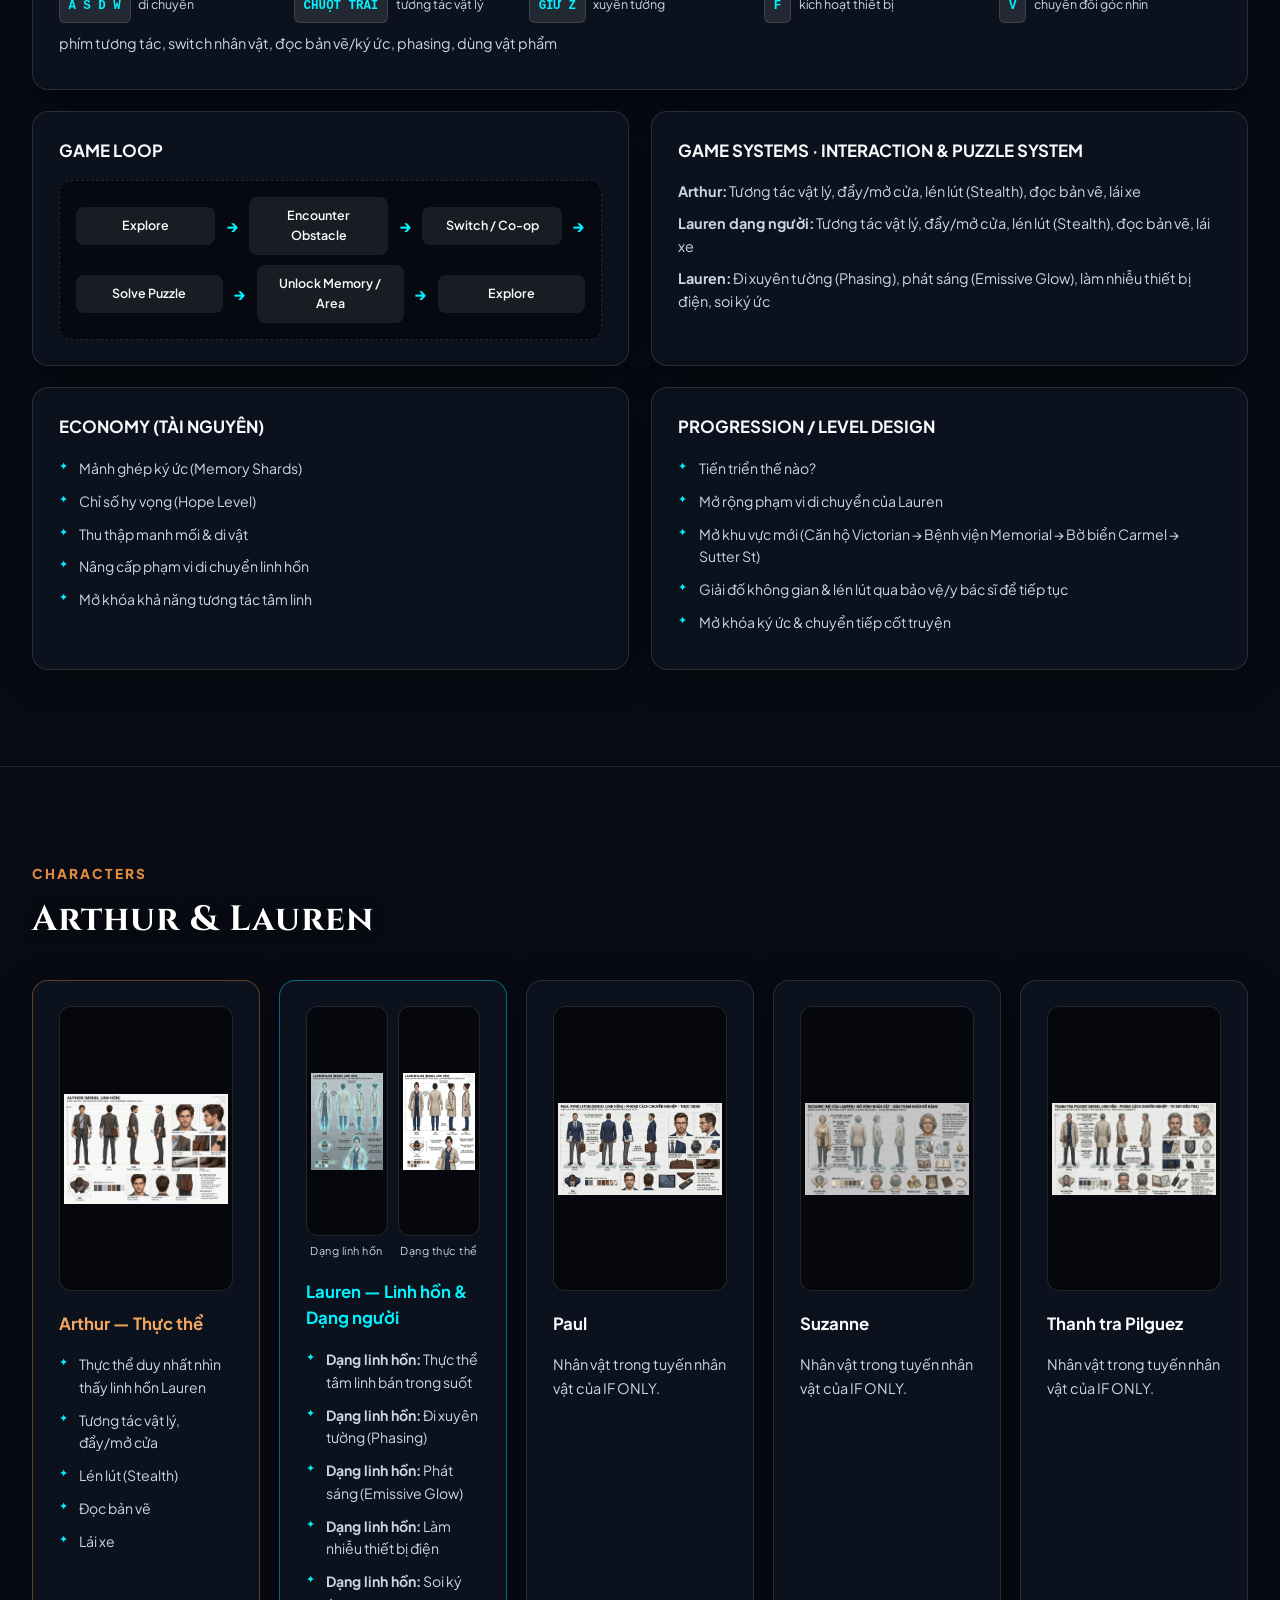
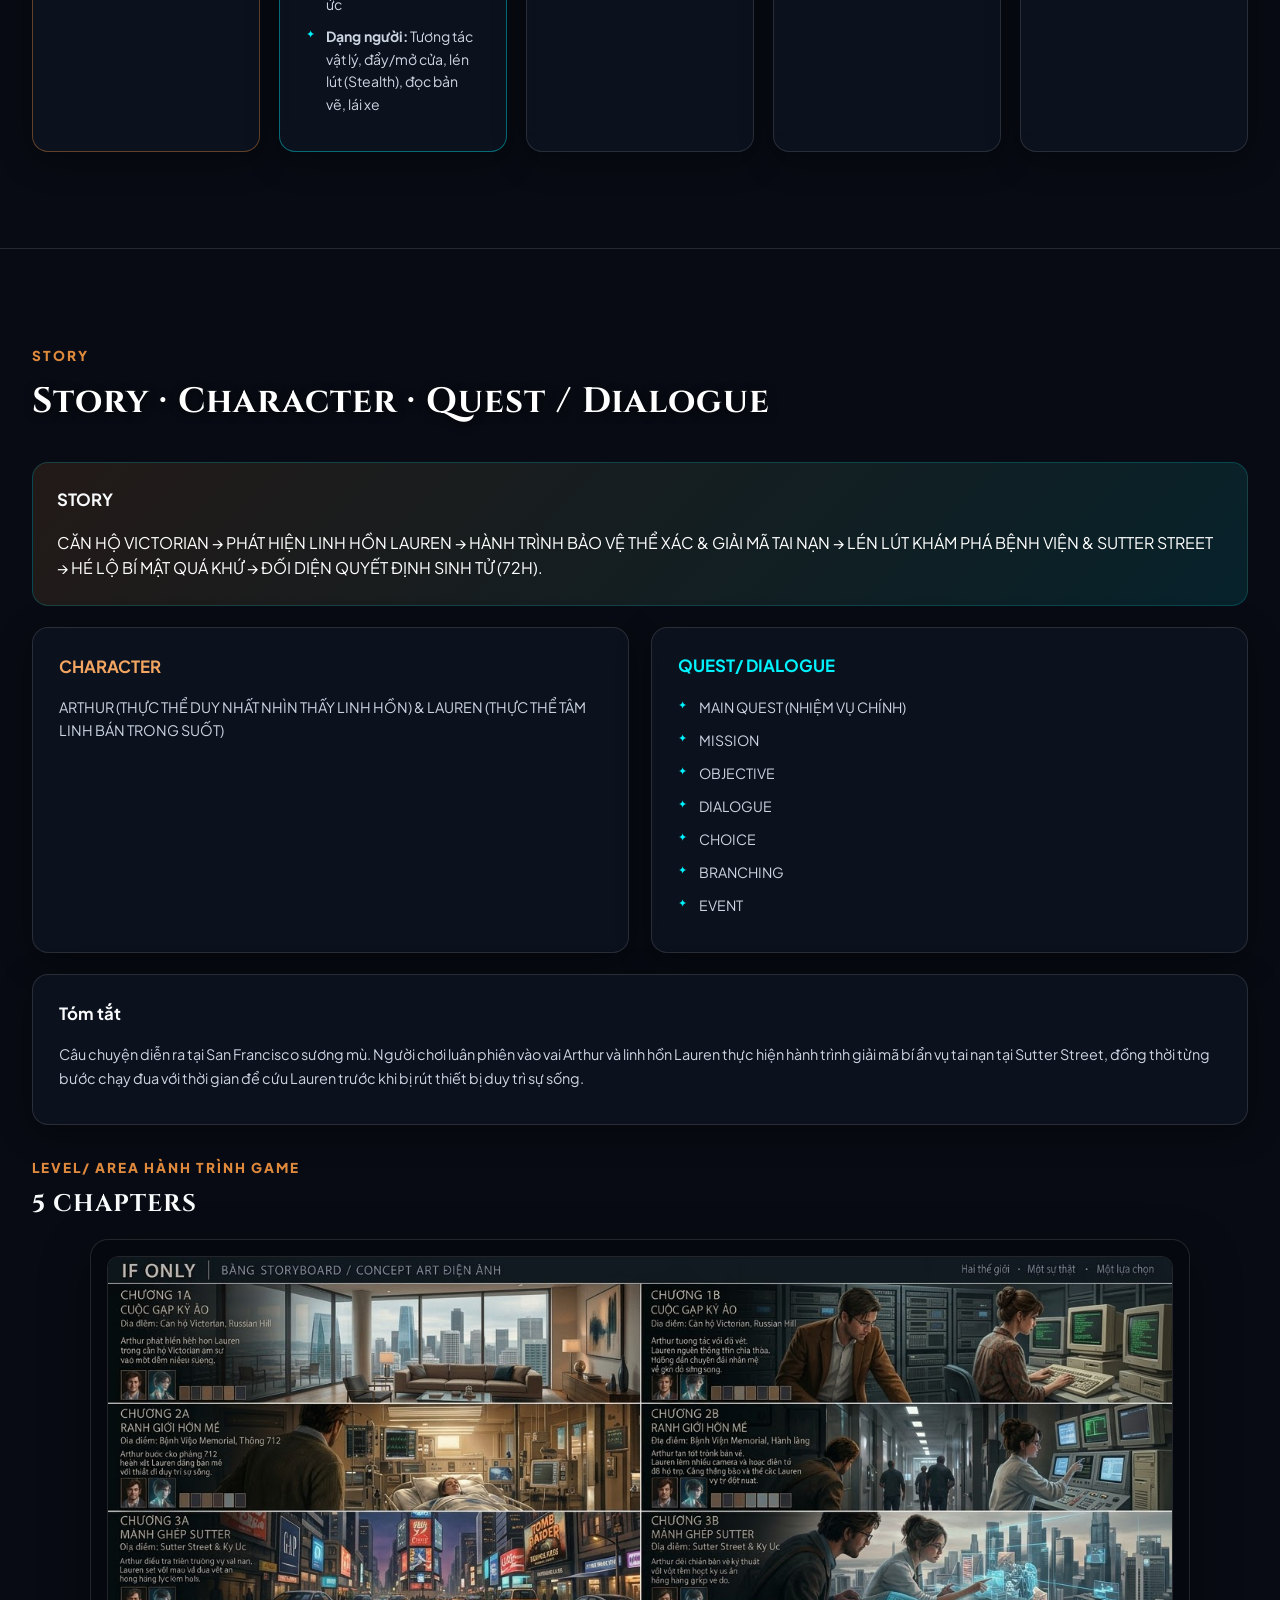
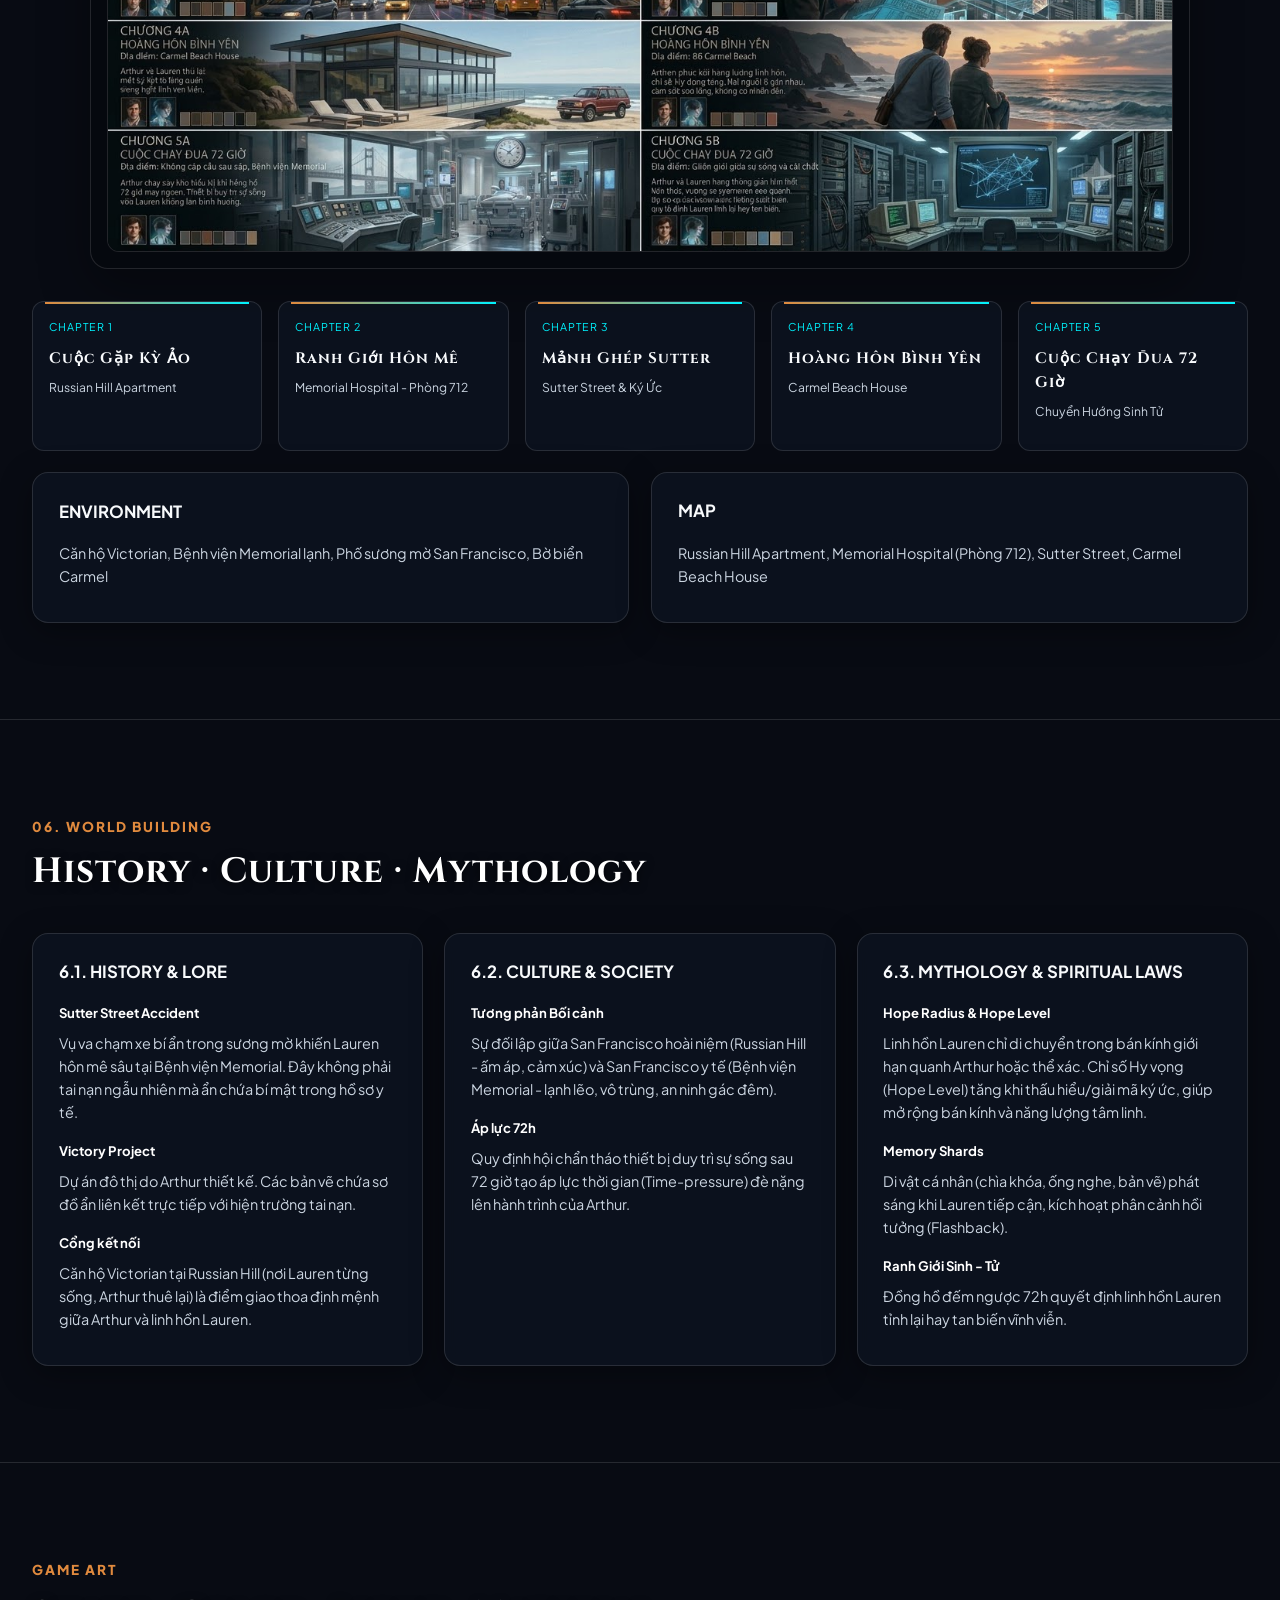
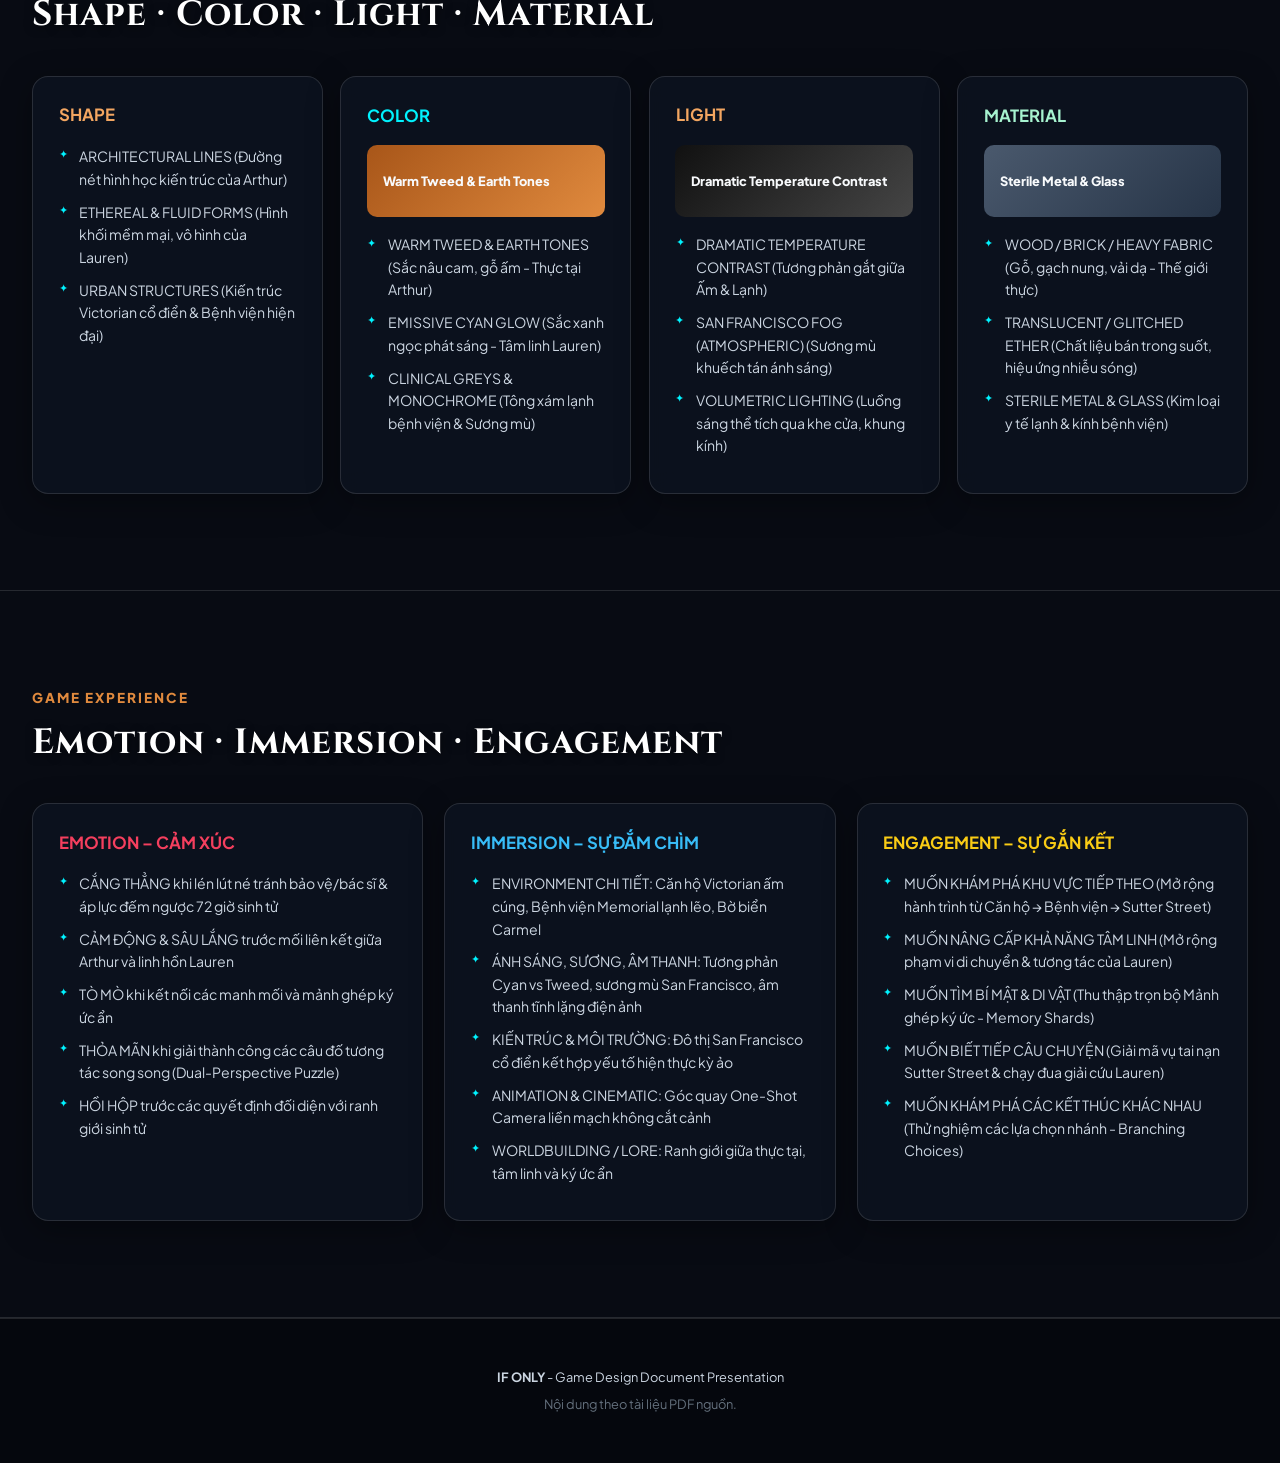
==== commit 71d9429c: "Replace World Building section with updated 06 content" ====
--- a/index.html
+++ b/index.html
@@ -273,65 +273,36 @@
 
 <section id="world">
 <div class="container">
-  <div class="section-header"><div class="section-num">06. WORLD BUILDING</div><h2 class="section-title">History · Culture · Mythology · Map</h2></div>
+  <div class="section-header"><div class="section-num">06. WORLD BUILDING</div><h2 class="section-title">History · Culture · Mythology</h2></div>
 
   <div class="grid-3">
-    <div class="card searchable-item"><div class="card-header">6.1. HISTORY & LORE</div>
-      <div class="subhead">Biến cố tai nạn phố Sutter (Sutter Street Accident)</div><p>Vụ va chạm xe bí ẩn vào một đêm sương mờ tại giao lộ Sutter St, khiến bác sĩ tập sự Lauren rơi vào trạng thái hôn mê sâu tại Bệnh viện Memorial.</p>
-      <p>Đây không phải tai nạn ngẫu nhiên mà liên quan đến một manh mối bị che giấu trong tài liệu y khoa.</p>
-      <div class="subhead">Dự án Kiến trúc Victory (Victory Project):</div><p>Dự án thiết kế đô thị lớn mà Arthur từng đảm nhận. Các bản vẽ kỹ thuật của dự án này chứa đựng chìa khóa và sơ đồ kiến trúc bị ẩn giấu, liên kết trực tiếp với hiện trường tai nạn.</p>
-      <div class="subhead">Mối liên kết định mệnh:</div><p>Căn hộ kiến trúc Victorian tại Russian Hill vốn là nơi ở của Lauren trước tai nạn, sau đó được Arthur thuê lại. Sự giao thoa không gian này trở thành "cổng kết nối" đầu tiên giữa Arthur và linh hồn Lauren.</p>
-    </div>
-
-    <div class="card searchable-item"><div class="card-header">6.2. CULTURE & SOCIETY</div>
-      <div class="subhead">Sự đối lập giữa Cổ điển và Hiện đại San Francisco:</div>
-      <p>Thực tại ấm áp & hoài niệm:Khu phố Russian Hill với các căn hộ nhà gỗ Victorian cổ điển, đường dốc sương mù, đại diện cho ký ức và sự kết nối cảm xúc.</p>
-      <p>Thực tại lạnh lẽo & vô trùng: Hệ thống Bệnh viện Memorial hiện đại, quản lý nghiêm ngặt bởi quy trình y tế khắt khe và lực lượng an ninh gác đêm.</p>
-      <div class="subhead">Quy tắc Y tế & Áp lực 72h:</div><p>Hội đồng y khoa Bệnh viện Memorial đưa ra thời hạn 72 giờ trước khi tiến hành hội chẩn tháo thiết bị duy trì sự sống của Lauren.</p>
-      <p>Y tố xã hội này tạo nên động lực và áp lực thời gian (Time-pressure) đè nặng lên mọi hành động của Arthur.</p>
-    </div>
-
-    <div class="card searchable-item"><div class="card-header">6.3. MYTHOLOGY & SPIRITUAL LAWS</div>
-      <div class="subhead">Trường Năng Lượng & Bán Kính Hy Vọng (Hope Radius)</div><p>Linh hồn Lauren không thể tồn tại vô hạn định. Phạm vi di chuyển của cô bị giới hạn xung quanh Arthur hoặc thể xác tại bệnh viện.</p>
-      <div class="subhead">Chỉ số Hy Vọng (Hope Level):</div><p>Tăng lên khi hai người giải mã thành công ký ức hoặc củng cố niềm tin; giảm đi khi gặp căng thẳng hoặc cãi vã. Chỉ số này mở rộng bán kính di chuyển và năng lượng xuyên vật thể cho Lauren.</p>
-      <div class="subhead">Mảnh Ghép Ký Ức (Memory Shards):</div><p>Các di vật cá nhân (chùm chìa khóa, ống nghe y tế, bản vẽ cũ) tích tụ năng lượng cảm xúc quá khứ. Khi Lauren lại gần, các di vật này sẽ phát sáng và kích hoạt phân cảnh hồi tưởng (Flashback).</p>
-      <div class="subhead">Ranh Giới Sinh - Tử (The 72h Boundary):</div><p>Ranh giới giữa sự sống và cái chết không phải một bức tường, mà là một đồng hồ đếm ngược tâm linh. Khi đồng hồ chạm mốc 0, thể xác tháo máy thở, linh hồn Lauren sẽ tan biến hoàn toàn thành các hạt năng lượng.</p>
-    </div>
-  </div>
-
-  <div style="margin-top:2rem"><div class="section-num">6.4.</div><h3 style="font-size:1.6rem;margin:.4rem 0 1rem">WORLD DESIGN & MAP</h3></div>
-  <div class="visual-reference-grid">
-    <div class="card searchable-item"><img src="images/924acbcd-d333-4de1-b22e-fde067699191.jpg" alt="Tư liệu hình ảnh IF ONLY"><div class="card-header" style="margin-top:1rem">Tư liệu hình ảnh</div></div>
-  </div>
-
-  <div class="world-table card">
-    <table>
-      <thead><tr><th>Địa điểm (Map Location)</th><th>Bầu không khí (Visual Vibe)</th><th>Cơ chế Gameplay chính</th><th>Vai trò Cốt truyện</th></tr></thead>
-      <tbody>
-        <tr><td>1. Căn hộ Victorian (Russian Hill)</td><td>Ấm áp, tông màu nâu cam Tweed, ánh sáng đèn vàng dịu nhẹ.</td><td>Tutorial chuyển đổi nhân vật; Arthur di chuyển đồ đạc, Lauren xuyên tường tìm chìa khóa.</td><td>Điểm khởi đầu; Arthur phát hiện sự tồn tại của linh hồn Lauren.</td></tr>
-        <tr><td>2. Bệnh viện Memorial (Phòng 712)</td><td>Xám lạnh vô trùng (Clinical Grey), đèn huỳnh quang nhấp nháy.</td><td>Lén lút (Stealth) tránh bảo vệ; Lauren làm nhiễu camera & khóa điện tử để Arthur đột nhập.</td><td>Bảo vệ thể xác Lauren khỏi nguy cơ tháo máy thở.</td></tr>
-        <tr><td>3. Sutter Street</td><td>Sương mù đặc quánh, đèn đường vàng khuếch tán, hiện trường vụ án.</td><td>Điều tra góc nhìn đôi; Lauren soi vết máu/dấu vết ẩn, Arthur giải đố hiện trường.</td><td>Thu thập mảnh ghép quá khứ và tìm nguyên nhân tai nạn.</td></tr>
-        <tr><td>4. Carmel Beach House</td><td>Bờ biển lộng gió, hoàng hôn tím cam, không gian mở tĩnh lặng.</td><td>Giải đố tâm lý; củng cố <strong>Chỉ số Hy Vọng (Hope Level)</strong> lên mức tối đa.</td><td>Nơi nghỉ ngơi lắng đọng, thấu hiểu tình cảm sâu sắc giữa hai nhân vật.</td></tr>
-      </tbody>
-    </table>
-  </div>
-
-  <div style="margin-top:2rem"><div class="section-num">6.5.</div><h3 style="font-size:1.6rem;margin:.4rem 0 1rem">LEVEL JOURNEY & NARRATIVE ARC</h3></div>
-  <div class="feature-card searchable-item">
-    <div class="flow-container">
-      <div class="flow-step">Chapter 1<br>Russian Hill<br>(Khởi đầu)</div><span class="flow-arrow">→</span>
-      <div class="flow-step">Chapter 2<br>Memorial Hosp.<br>(Lén lút)</div><span class="flow-arrow">→</span>
-      <div class="flow-step">Chapter 3<br>Sutter St.<br>(Điều tra)</div><span class="flow-arrow">→</span>
-      <div class="flow-step">Chapter 4<br>Carmel Beach<br>(Tăng Hy Vọng)</div><span class="flow-arrow">→</span>
-      <div class="flow-step">Chapter 5<br>Final Countdown<br>(Quyết định)</div>
-    </div>
-  </div>
-  <div class="grid-3" style="margin-top:1.3rem">
-    <div class="card searchable-item"><div class="card-header">Chapter 1: Cuộc Gặp Kỳ Ảo (Russian Hill Apartment)</div><p>Nhiệm vụ:Khám phá căn hộ, làm quen với cơ chế nhìn thấy linh hồn và điều khiển song song.</p></div>
-    <div class="card searchable-item"><div class="card-header">Chapter 2: Ranh Giới Hôn Mê (Memorial Hospital - Phòng 712)</div><p>Nhiệm vụ:Đột nhập bệnh viện đêm gác; bảo vệ thể xác Lauren trước đợt kiểm tra y tế đột xuất.</p></div>
-    <div class="card searchable-item"><div class="card-header">Chapter 3: Mảnh Ghép Sutter (Sutter Street & Ký Ức)</div><p>Nhiệm vụ Truy vết vụ tai nạn trong đêm sương mù; đối chiếu bản vẽ Victory với hiện trường thực tế.</p></div>
-    <div class="card searchable-item"><div class="card-header">Chapter 4: Hoàng Hôn Bình Yên (Carmel Beach House)</div><p>Nhiệm vụ:Tìm lại kỷ vật bị lãng quên; hồi phục năng lượng linh hồn chuẩn bị cho trận chạy đua cuối.</p></div>
-    <div class="card searchable-item"><div class="card-header">Chapter 5: Cuộc Chạy Đua 72 Giờ (Chuyển Hướng Sinh Tử)</div><p>Nhiệm vụ:Tổng lực thâm nhập phòng cấp cứu cao cấp; đưa ra lựa chọn nhánh (Branching Choices) quyết định Lauren tỉnh lại hay tan biến.</p></div>
+    <div class="card searchable-item">
+      <div class="card-header">6.1. HISTORY & LORE</div>
+      <div class="subhead">Sutter Street Accident</div>
+      <p>Vụ va chạm xe bí ẩn trong sương mờ khiến Lauren hôn mê sâu tại Bệnh viện Memorial. Đây không phải tai nạn ngẫu nhiên mà ẩn chứa bí mật trong hồ sơ y tế.</p>
+      <div class="subhead">Victory Project</div>
+      <p>Dự án đô thị do Arthur thiết kế. Các bản vẽ chứa sơ đồ ẩn liên kết trực tiếp với hiện trường tai nạn.</p>
+      <div class="subhead">Cổng kết nối</div>
+      <p>Căn hộ Victorian tại Russian Hill (nơi Lauren từng sống, Arthur thuê lại) là điểm giao thoa định mệnh giữa Arthur và linh hồn Lauren.</p>
+    </div>
+
+    <div class="card searchable-item">
+      <div class="card-header">6.2. CULTURE & SOCIETY</div>
+      <div class="subhead">Tương phản Bối cảnh</div>
+      <p>Sự đối lập giữa San Francisco hoài niệm (Russian Hill - ấm áp, cảm xúc) và San Francisco y tế (Bệnh viện Memorial - lạnh lẽo, vô trùng, an ninh gác đêm).</p>
+      <div class="subhead">Áp lực 72h</div>
+      <p>Quy định hội chẩn tháo thiết bị duy trì sự sống sau 72 giờ tạo áp lực thời gian (Time-pressure) đè nặng lên hành trình của Arthur.</p>
+    </div>
+
+    <div class="card searchable-item">
+      <div class="card-header">6.3. MYTHOLOGY & SPIRITUAL LAWS</div>
+      <div class="subhead">Hope Radius & Hope Level</div>
+      <p>Linh hồn Lauren chỉ di chuyển trong bán kính giới hạn quanh Arthur hoặc thể xác. Chỉ số Hy vọng (Hope Level) tăng khi thấu hiểu/giải mã ký ức, giúp mở rộng bán kính và năng lượng tâm linh.</p>
+      <div class="subhead">Memory Shards</div>
+      <p>Di vật cá nhân (chìa khóa, ống nghe, bản vẽ) phát sáng khi Lauren tiếp cận, kích hoạt phân cảnh hồi tưởng (Flashback).</p>
+      <div class="subhead">Ranh Giới Sinh - Tử</div>
+      <p>Đồng hồ đếm ngược 72h quyết định linh hồn Lauren tỉnh lại hay tan biến vĩnh viễn.</p>
+    </div>
   </div>
 </div>
 </section>
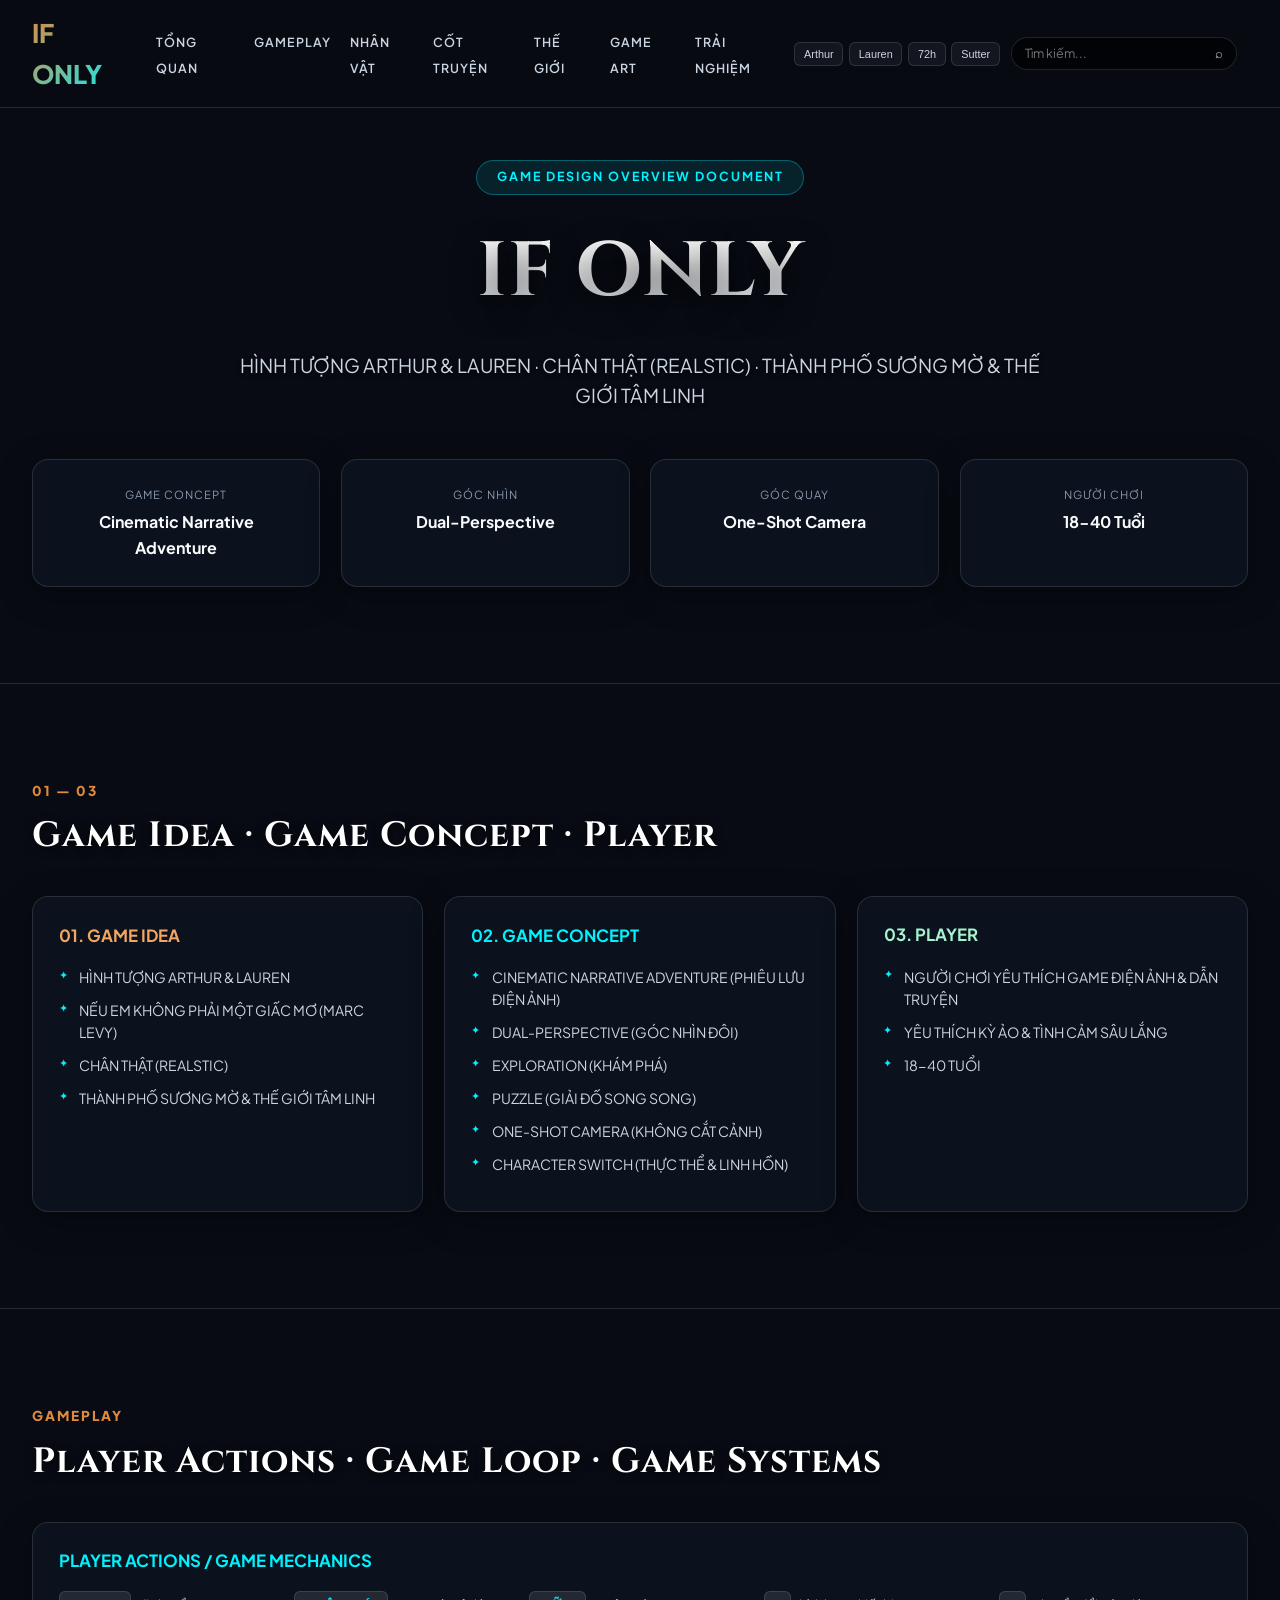
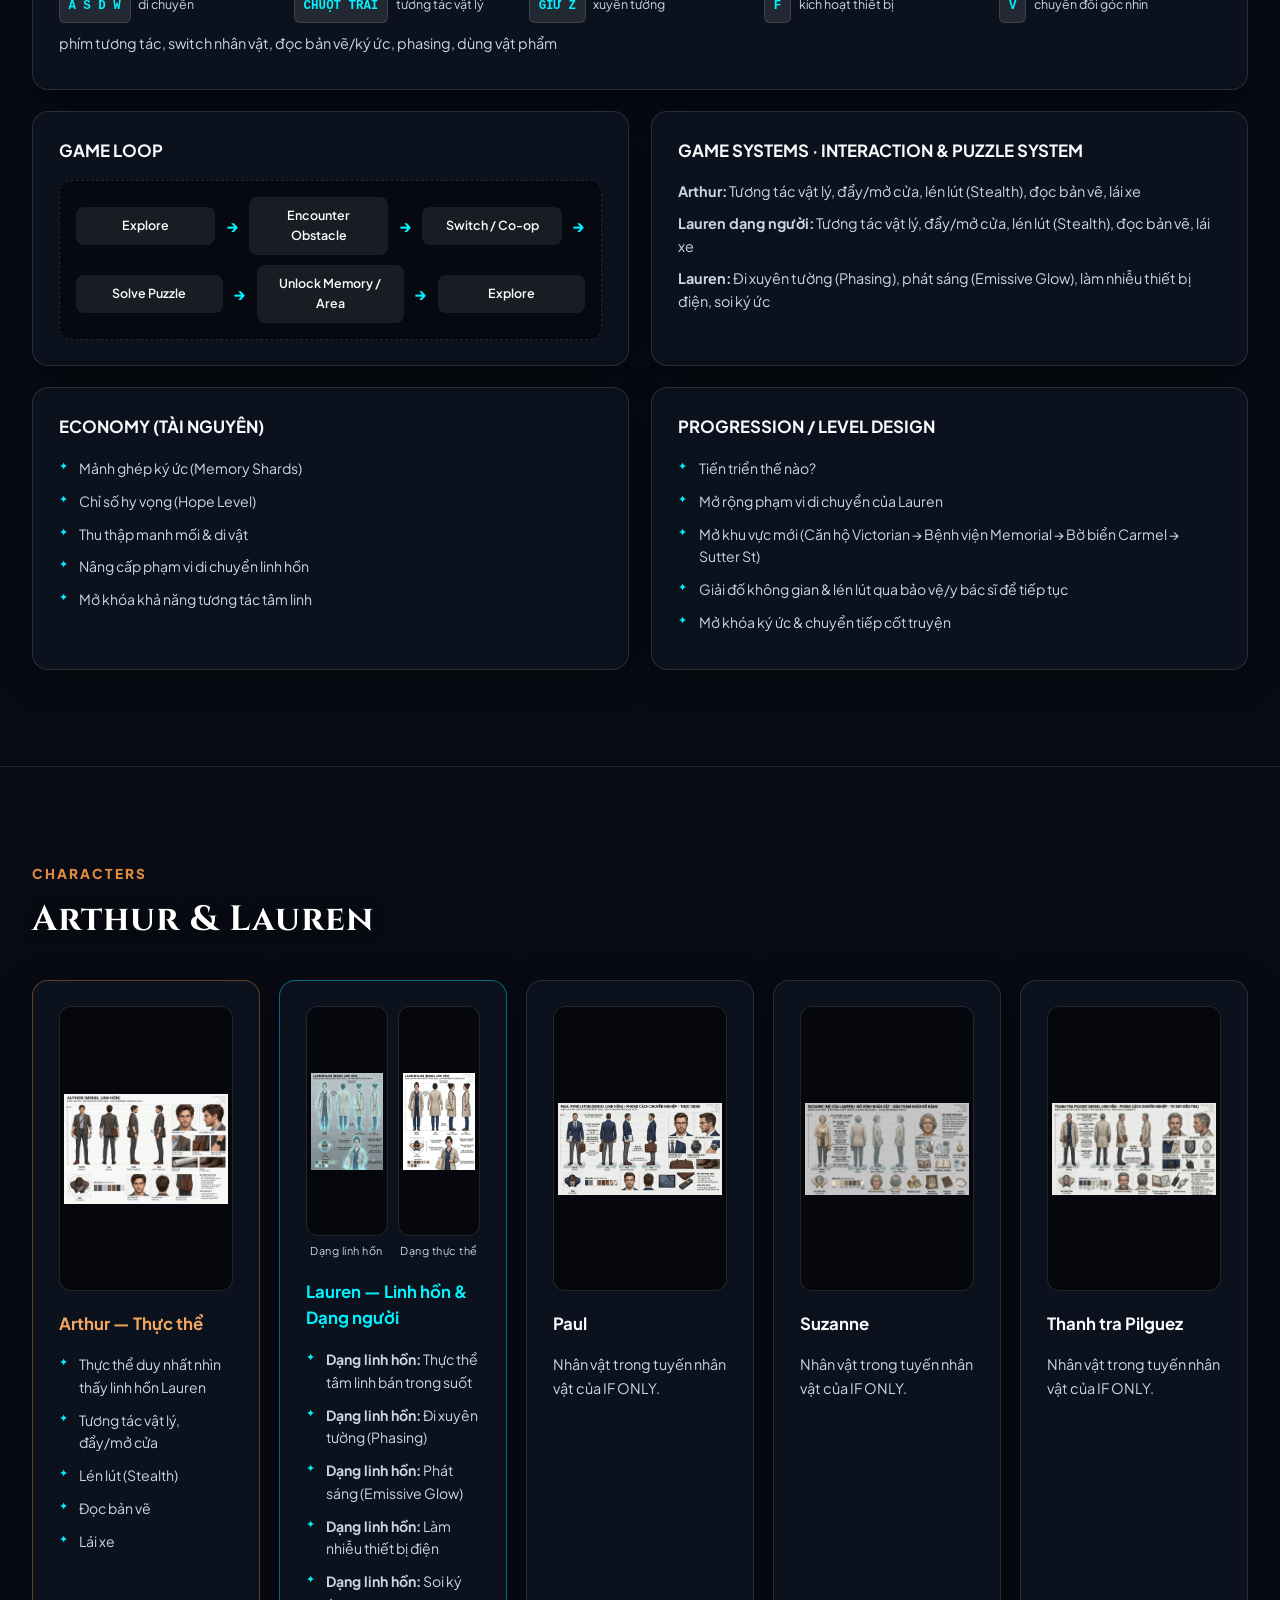
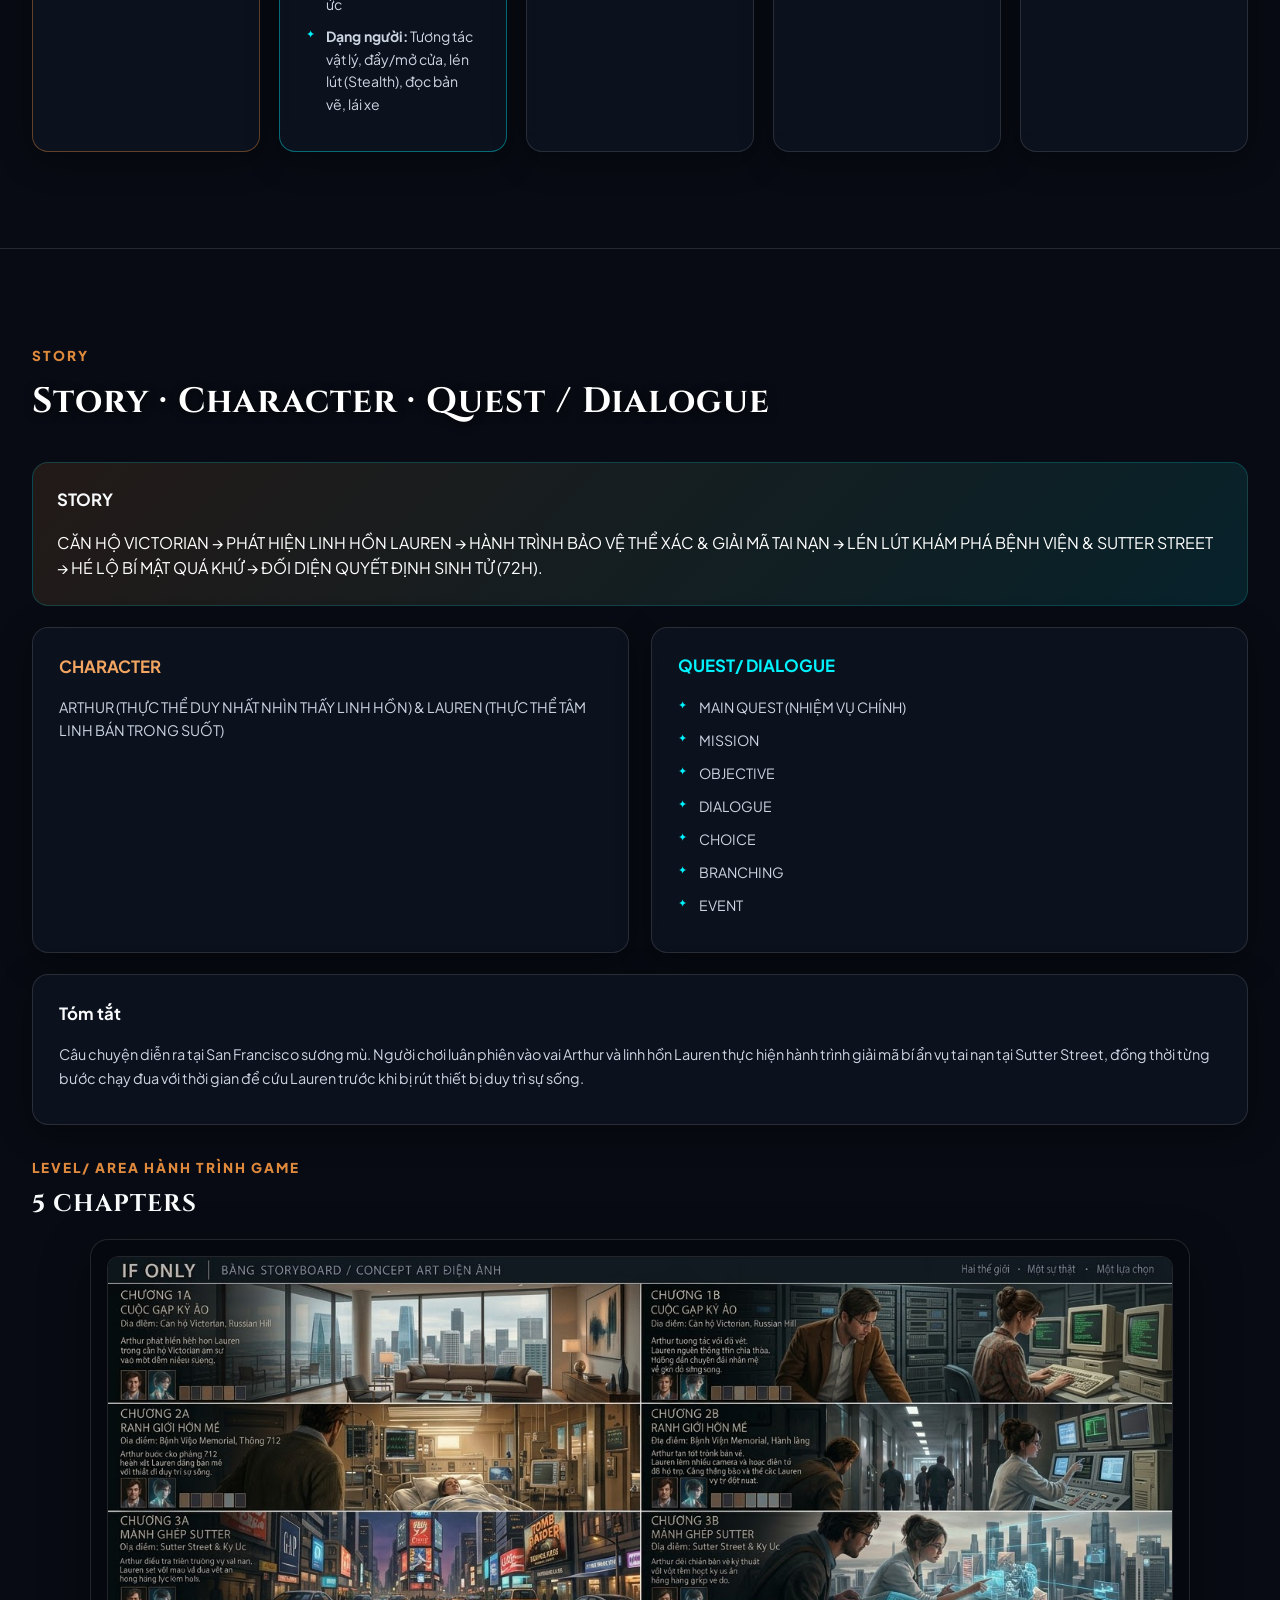
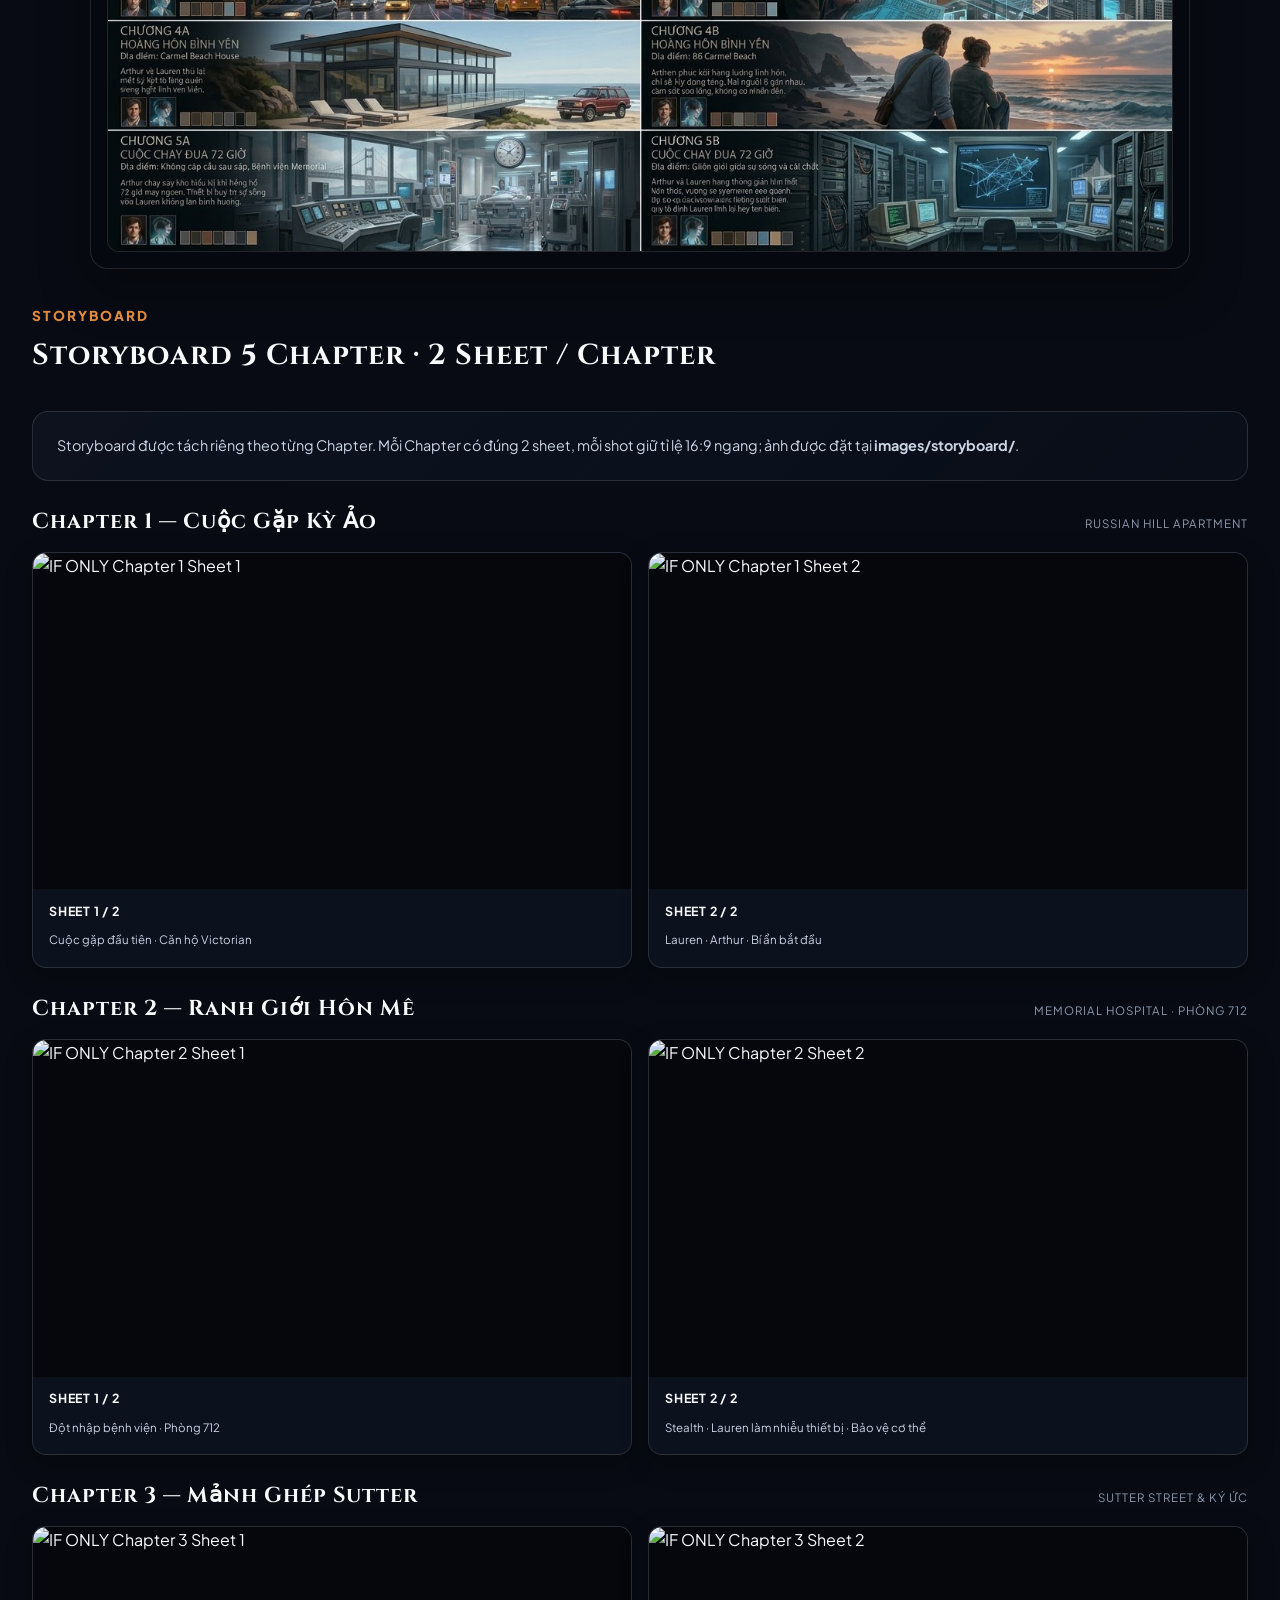
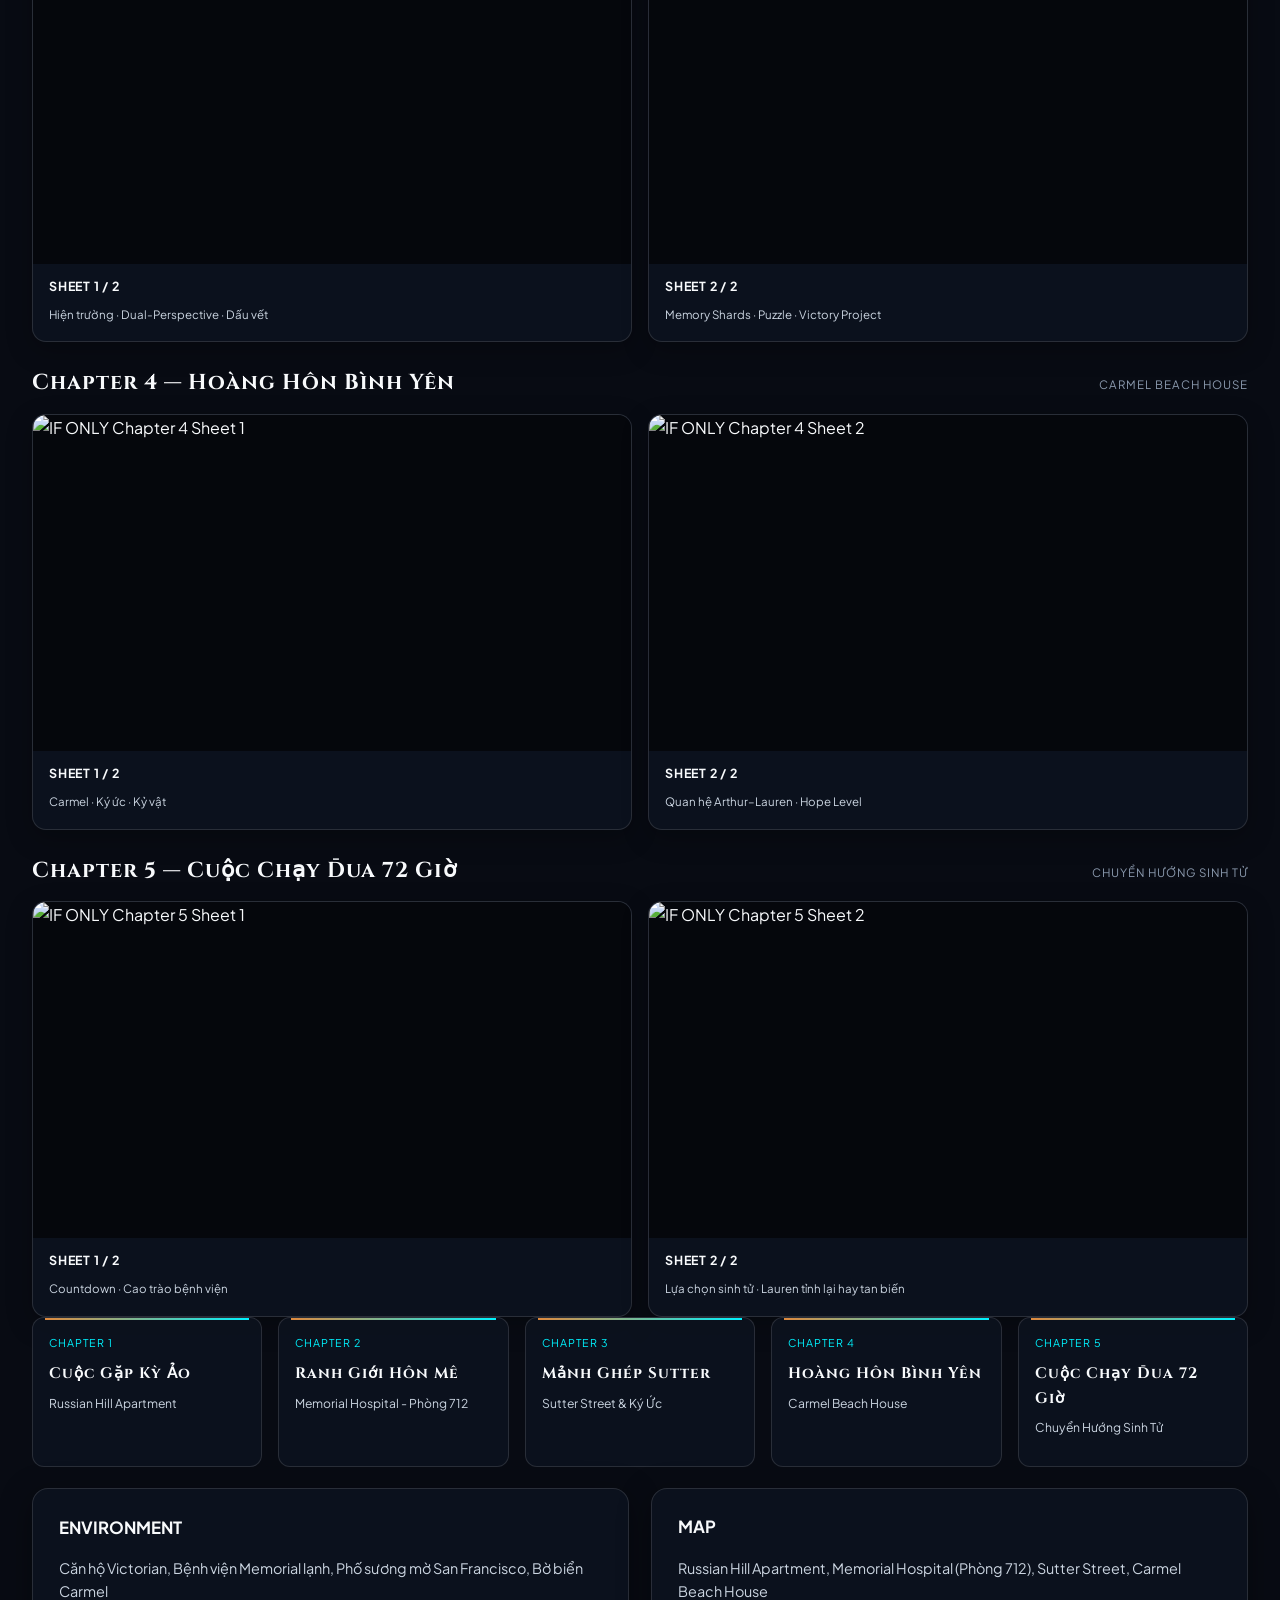
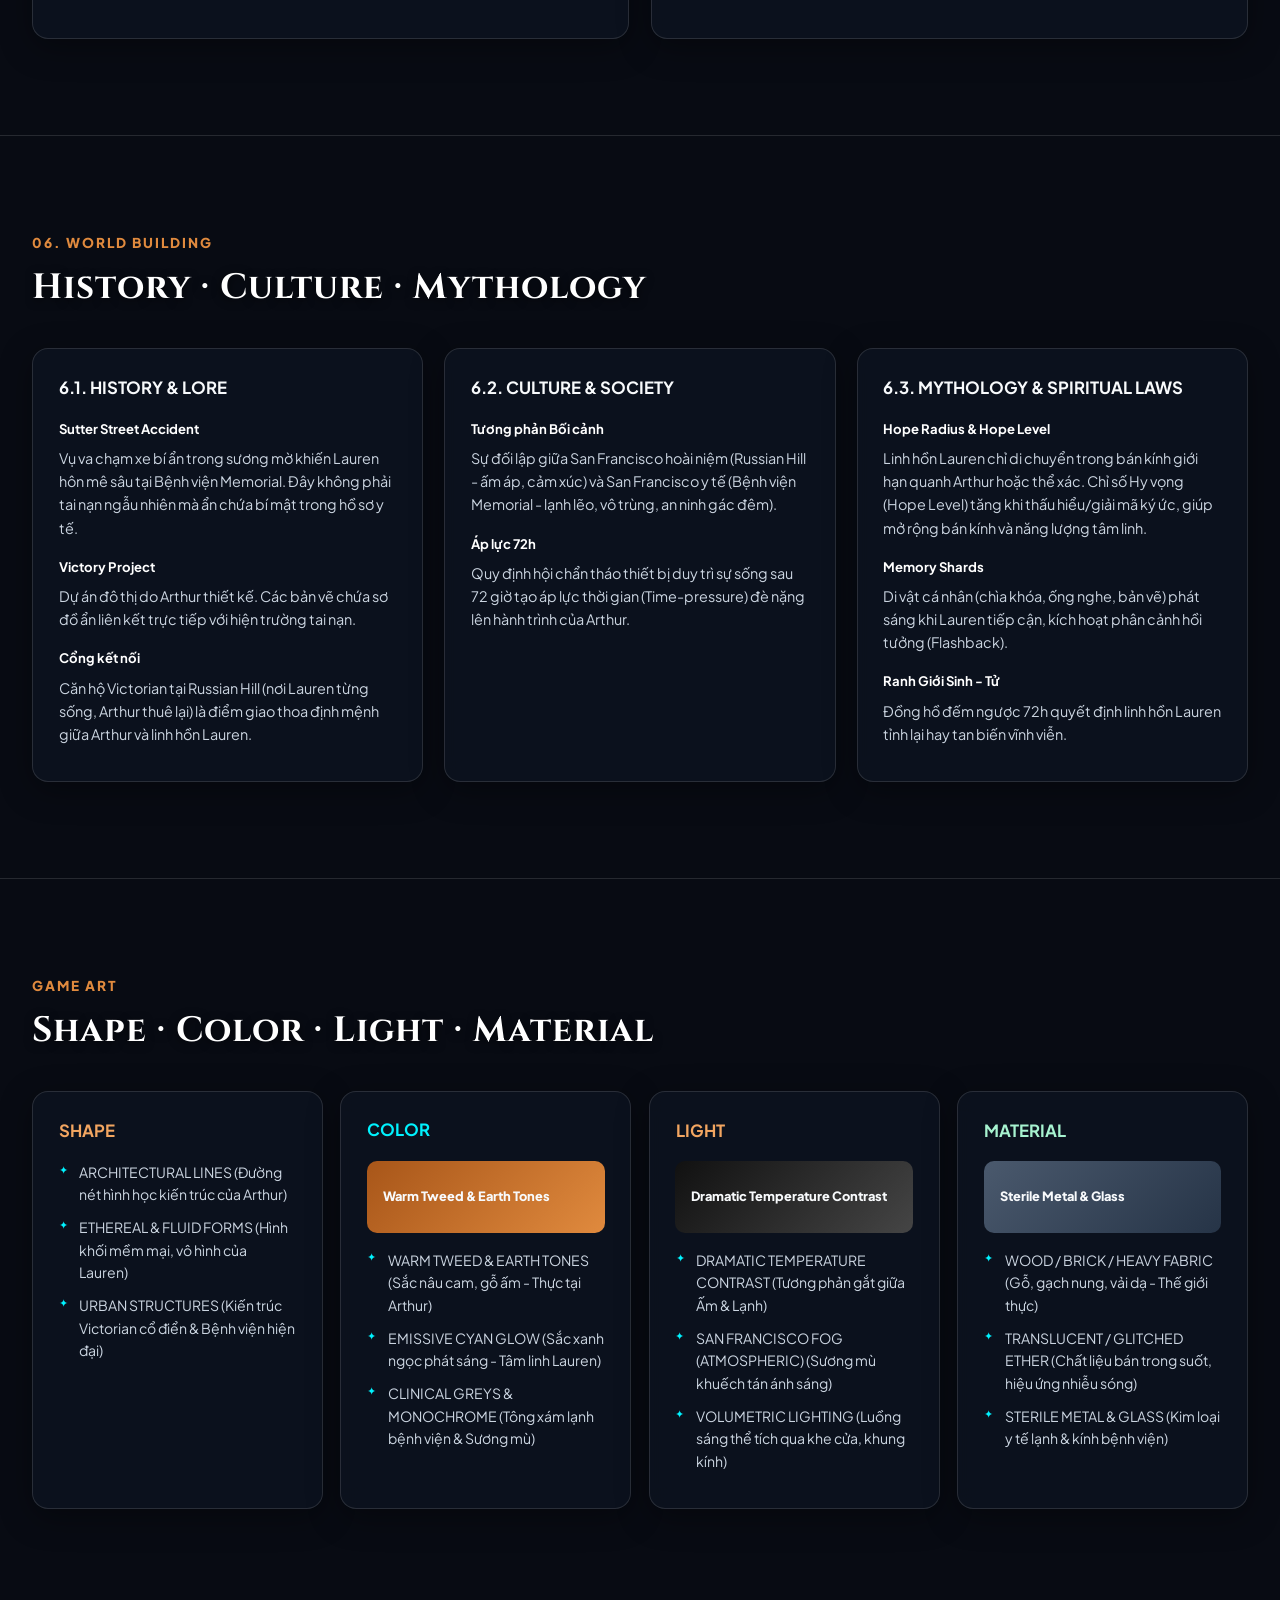
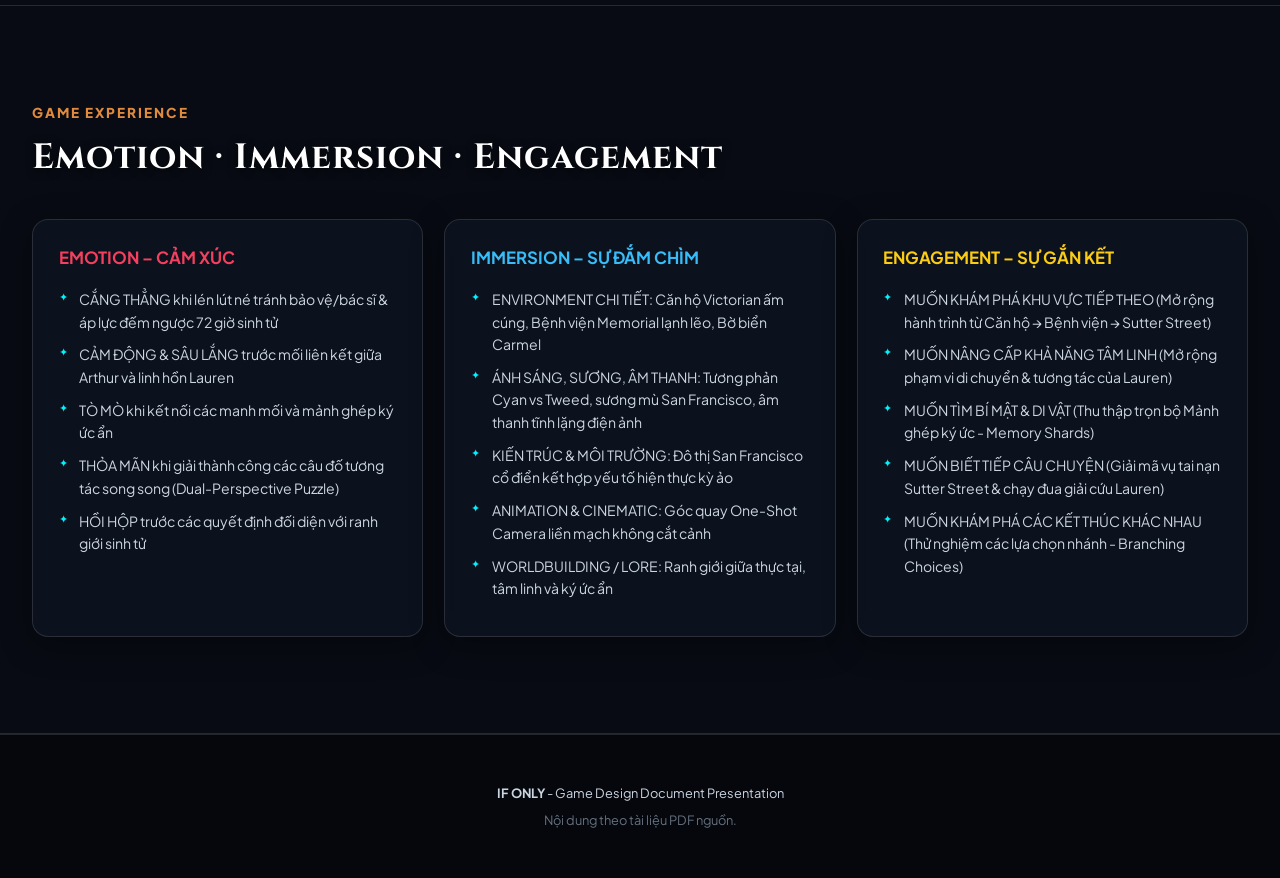
==== commit 95f2eb89: "Add dedicated IF ONLY storyboard gallery with 2 sheets per chapter" ====
--- a/index.html
+++ b/index.html
@@ -77,6 +77,22 @@
 @media(max-width:700px){.character-gallery,.visual-reference-grid{grid-template-columns:1fr}.chapters{grid-template-columns:1fr}}
 
 @media(max-width:768px){.character-grid{grid-template-columns:1fr}}
+
+/* STORYBOARD GALLERY */
+.storyboard-gallery{margin-top:1.8rem}
+.storyboard-intro{background:linear-gradient(135deg,rgba(14,20,33,.86),rgba(10,16,28,.72));border:1px solid var(--border-color);border-radius:16px;padding:1.4rem 1.5rem;margin-bottom:1.3rem}
+.storyboard-intro p{color:var(--text-muted);font-size:.9rem}
+.storyboard-chapter{margin-top:1.5rem}
+.storyboard-chapter-title{display:flex;align-items:baseline;justify-content:space-between;gap:1rem;margin-bottom:.8rem}
+.storyboard-chapter-title h3{font-size:1.35rem}
+.storyboard-chapter-title span{font-size:.72rem;letter-spacing:1px;text-transform:uppercase;color:var(--grey-clinical)}
+.storyboard-grid{display:grid;grid-template-columns:repeat(2,minmax(0,1fr));gap:1rem}
+.storyboard-sheet{background:var(--bg-card);border:1px solid var(--border-color);border-radius:14px;overflow:hidden;box-shadow:0 8px 26px rgba(0,0,0,.26)}
+.storyboard-sheet img{display:block;width:100%;aspect-ratio:16/9;object-fit:cover;background:#05070c}
+.storyboard-sheet .sb-meta{padding:.8rem 1rem 1rem}
+.storyboard-sheet .sb-meta strong{display:block;font-size:.78rem;letter-spacing:.8px;text-transform:uppercase;margin-bottom:.2rem}
+.storyboard-sheet .sb-meta small{color:var(--text-muted);font-size:.72rem}
+@media(max-width:900px){.storyboard-grid{grid-template-columns:1fr}}
 </style>
 </head>
 <body>
@@ -256,6 +272,55 @@
   <div class="chapter-feature">
     <img src="images/chapter.jpg" alt="Tổng quan 5 Chapter — IF ONLY">
   </div>
+  <div class="storyboard-gallery" id="storyboard">
+    <div class="section-header" style="margin-top:2.2rem">
+      <div class="section-num">STORYBOARD</div>
+      <h3 style="font-size:1.8rem">Storyboard 5 Chapter · 2 Sheet / Chapter</h3>
+    </div>
+    <div class="storyboard-intro">
+      <p>Storyboard được tách riêng theo từng Chapter. Mỗi Chapter có đúng 2 sheet, mỗi shot giữ tỉ lệ 16:9 ngang; ảnh được đặt tại <strong>images/storyboard/</strong>.</p>
+    </div>
+
+    <div class="storyboard-chapter">
+      <div class="storyboard-chapter-title"><h3>Chapter 1 — Cuộc Gặp Kỳ Ảo</h3><span>Russian Hill Apartment</span></div>
+      <div class="storyboard-grid">
+        <figure class="storyboard-sheet"><img src="images/storyboard/chapter-1-sheet-1.jpg" alt="IF ONLY Chapter 1 Sheet 1" loading="lazy"><figcaption class="sb-meta"><strong>Sheet 1 / 2</strong><small>Cuộc gặp đầu tiên · Căn hộ Victorian</small></figcaption></figure>
+        <figure class="storyboard-sheet"><img src="images/storyboard/chapter-1-sheet-2.jpg" alt="IF ONLY Chapter 1 Sheet 2" loading="lazy"><figcaption class="sb-meta"><strong>Sheet 2 / 2</strong><small>Lauren · Arthur · Bí ẩn bắt đầu</small></figcaption></figure>
+      </div>
+    </div>
+
+    <div class="storyboard-chapter">
+      <div class="storyboard-chapter-title"><h3>Chapter 2 — Ranh Giới Hôn Mê</h3><span>Memorial Hospital · Phòng 712</span></div>
+      <div class="storyboard-grid">
+        <figure class="storyboard-sheet"><img src="images/storyboard/chapter-2-sheet-1.jpg" alt="IF ONLY Chapter 2 Sheet 1" loading="lazy"><figcaption class="sb-meta"><strong>Sheet 1 / 2</strong><small>Đột nhập bệnh viện · Phòng 712</small></figcaption></figure>
+        <figure class="storyboard-sheet"><img src="images/storyboard/chapter-2-sheet-2.jpg" alt="IF ONLY Chapter 2 Sheet 2" loading="lazy"><figcaption class="sb-meta"><strong>Sheet 2 / 2</strong><small>Stealth · Lauren làm nhiễu thiết bị · Bảo vệ cơ thể</small></figcaption></figure>
+      </div>
+    </div>
+
+    <div class="storyboard-chapter">
+      <div class="storyboard-chapter-title"><h3>Chapter 3 — Mảnh Ghép Sutter</h3><span>Sutter Street & Ký Ức</span></div>
+      <div class="storyboard-grid">
+        <figure class="storyboard-sheet"><img src="images/storyboard/chapter-3-sheet-1.jpg" alt="IF ONLY Chapter 3 Sheet 1" loading="lazy"><figcaption class="sb-meta"><strong>Sheet 1 / 2</strong><small>Hiện trường · Dual-Perspective · Dấu vết</small></figcaption></figure>
+        <figure class="storyboard-sheet"><img src="images/storyboard/chapter-3-sheet-2.jpg" alt="IF ONLY Chapter 3 Sheet 2" loading="lazy"><figcaption class="sb-meta"><strong>Sheet 2 / 2</strong><small>Memory Shards · Puzzle · Victory Project</small></figcaption></figure>
+      </div>
+    </div>
+
+    <div class="storyboard-chapter">
+      <div class="storyboard-chapter-title"><h3>Chapter 4 — Hoàng Hôn Bình Yên</h3><span>Carmel Beach House</span></div>
+      <div class="storyboard-grid">
+        <figure class="storyboard-sheet"><img src="images/storyboard/chapter-4-sheet-1.jpg" alt="IF ONLY Chapter 4 Sheet 1" loading="lazy"><figcaption class="sb-meta"><strong>Sheet 1 / 2</strong><small>Carmel · Ký ức · Kỷ vật</small></figcaption></figure>
+        <figure class="storyboard-sheet"><img src="images/storyboard/chapter-4-sheet-2.jpg" alt="IF ONLY Chapter 4 Sheet 2" loading="lazy"><figcaption class="sb-meta"><strong>Sheet 2 / 2</strong><small>Quan hệ Arthur–Lauren · Hope Level</small></figcaption></figure>
+      </div>
+    </div>
+
+    <div class="storyboard-chapter">
+      <div class="storyboard-chapter-title"><h3>Chapter 5 — Cuộc Chạy Đua 72 Giờ</h3><span>Chuyển Hướng Sinh Tử</span></div>
+      <div class="storyboard-grid">
+        <figure class="storyboard-sheet"><img src="images/storyboard/chapter-5-sheet-1.jpg" alt="IF ONLY Chapter 5 Sheet 1" loading="lazy"><figcaption class="sb-meta"><strong>Sheet 1 / 2</strong><small>Countdown · Cao trào bệnh viện</small></figcaption></figure>
+        <figure class="storyboard-sheet"><img src="images/storyboard/chapter-5-sheet-2.jpg" alt="IF ONLY Chapter 5 Sheet 2" loading="lazy"><figcaption class="sb-meta"><strong>Sheet 2 / 2</strong><small>Lựa chọn sinh tử · Lauren tỉnh lại hay tan biến</small></figcaption></figure>
+      </div>
+    </div>
+  </div>
   <div class="chapters">
     <div class="chapter searchable-item"><small>CHAPTER 1</small><h3>Cuộc Gặp Kỳ Ảo</h3><p>Russian Hill Apartment</p></div>
     <div class="chapter searchable-item"><small>CHAPTER 2</small><h3>Ranh Giới Hôn Mê</h3><p>Memorial Hospital - Phòng 712</p></div>
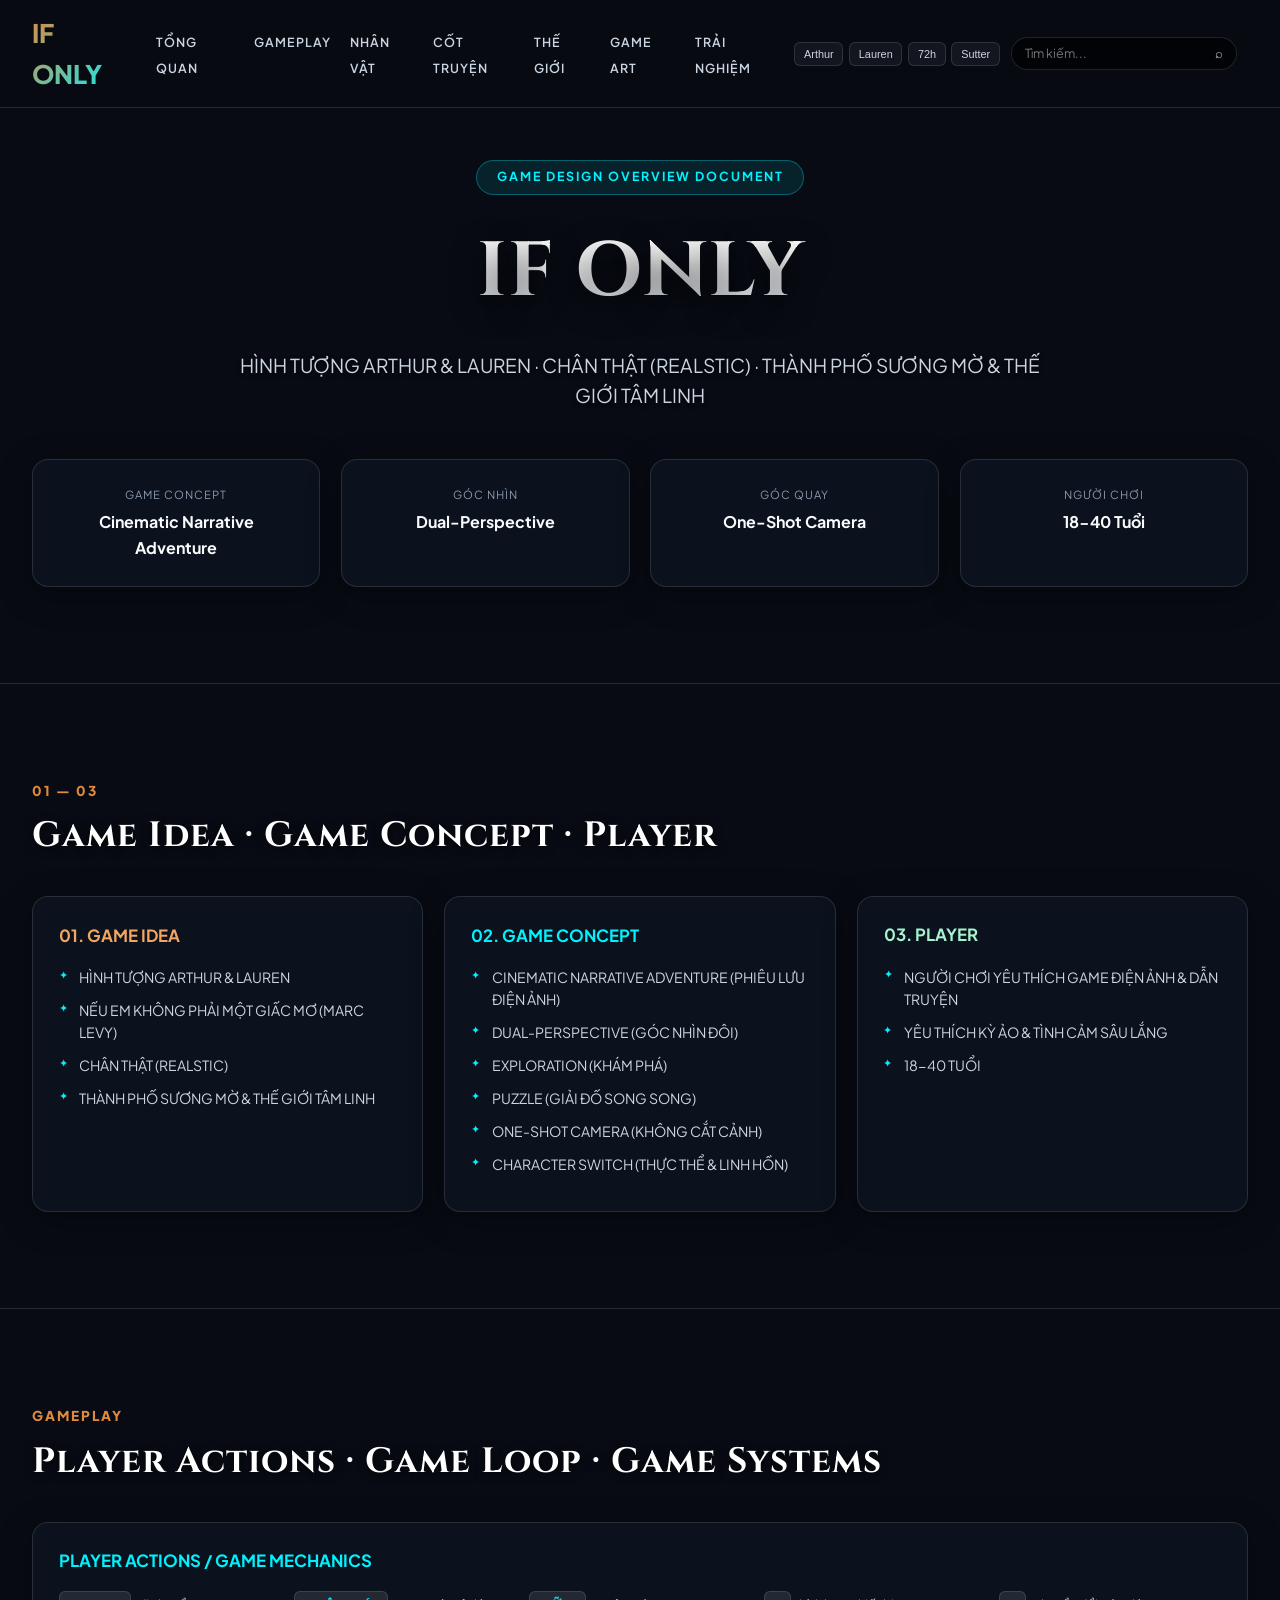
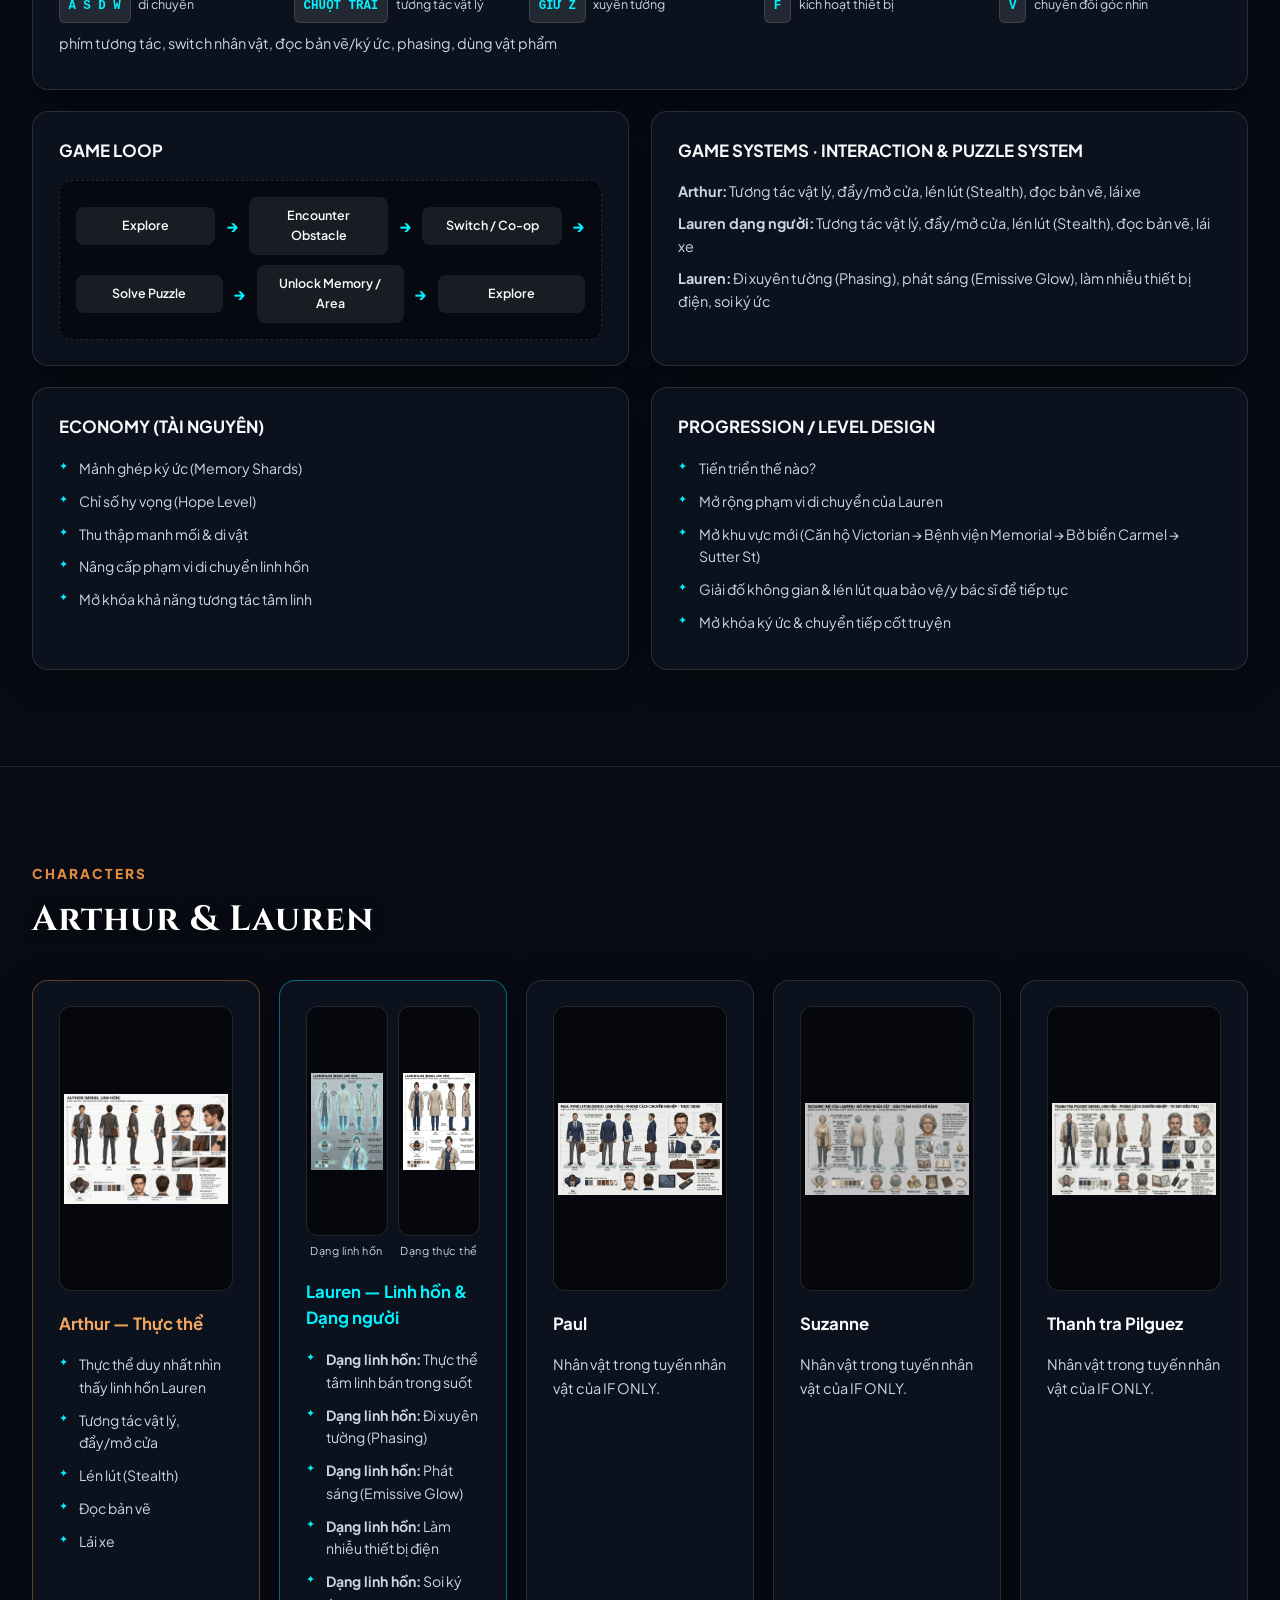
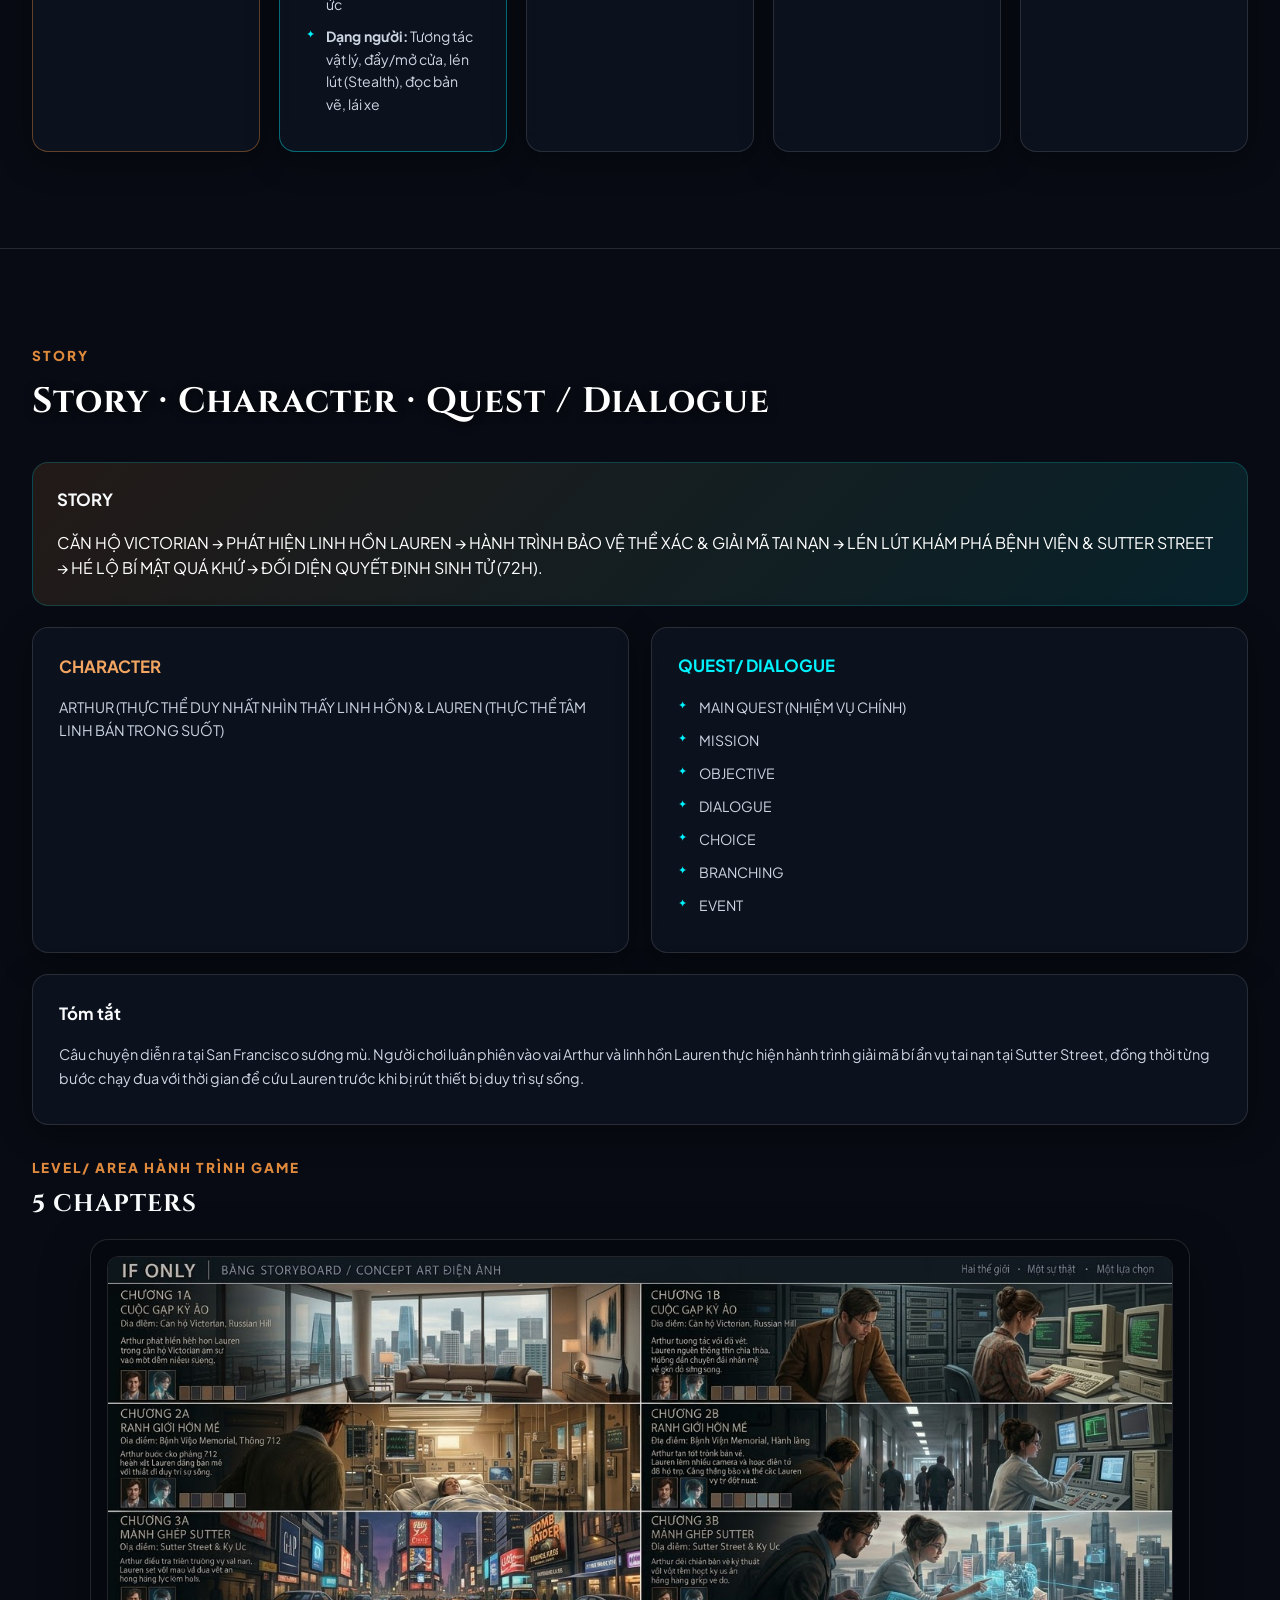
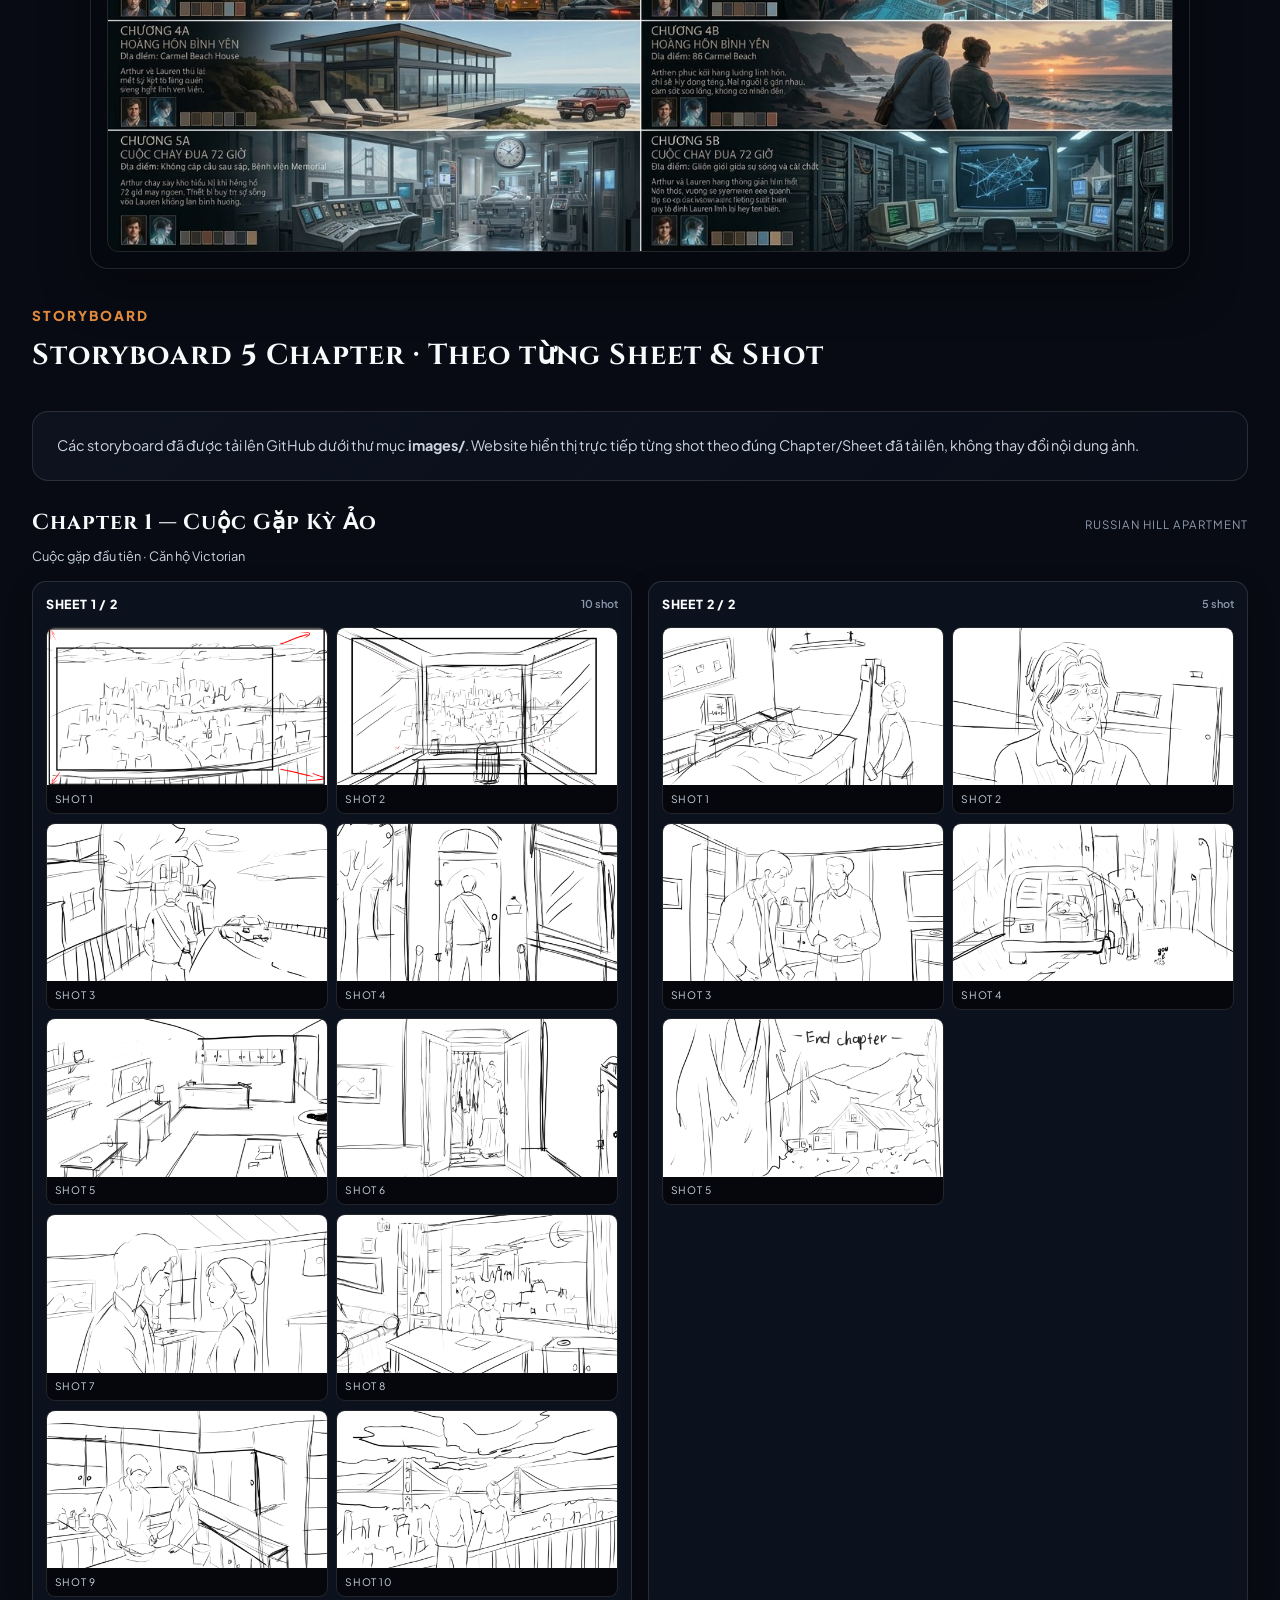
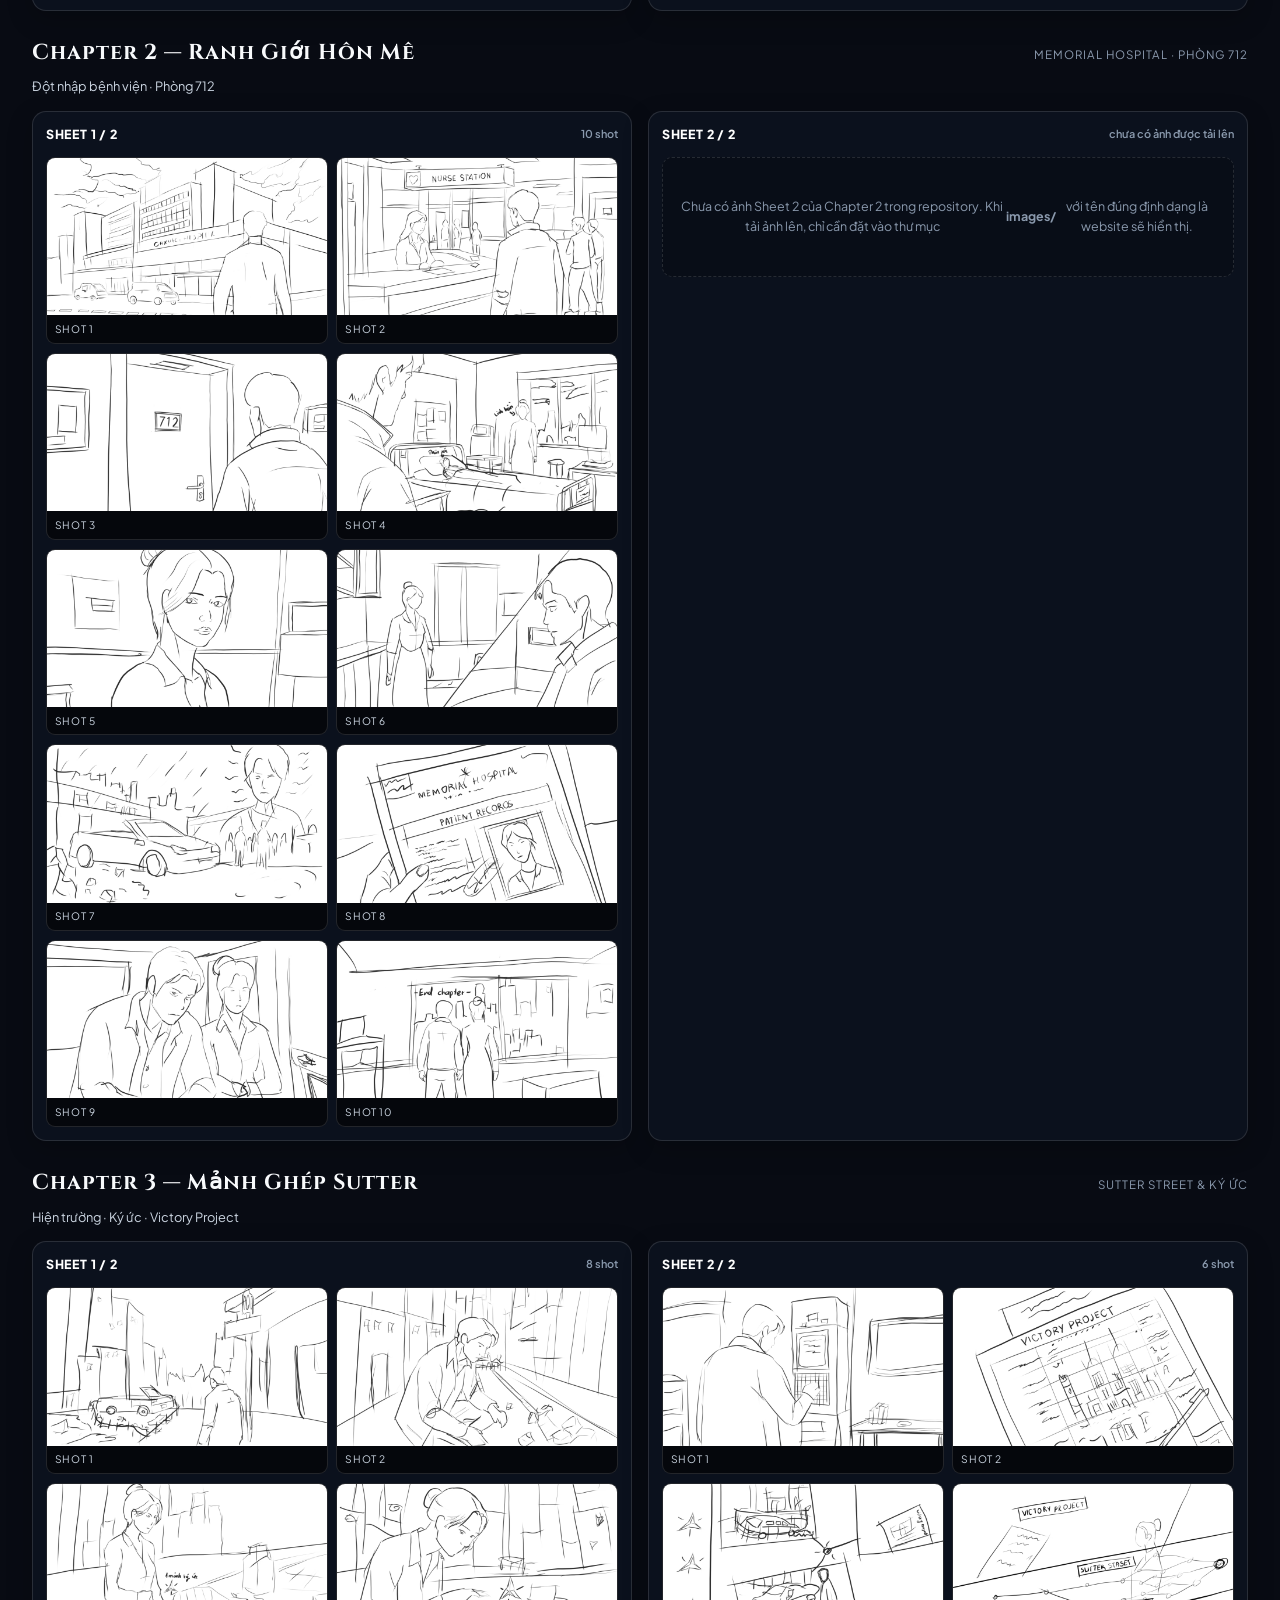
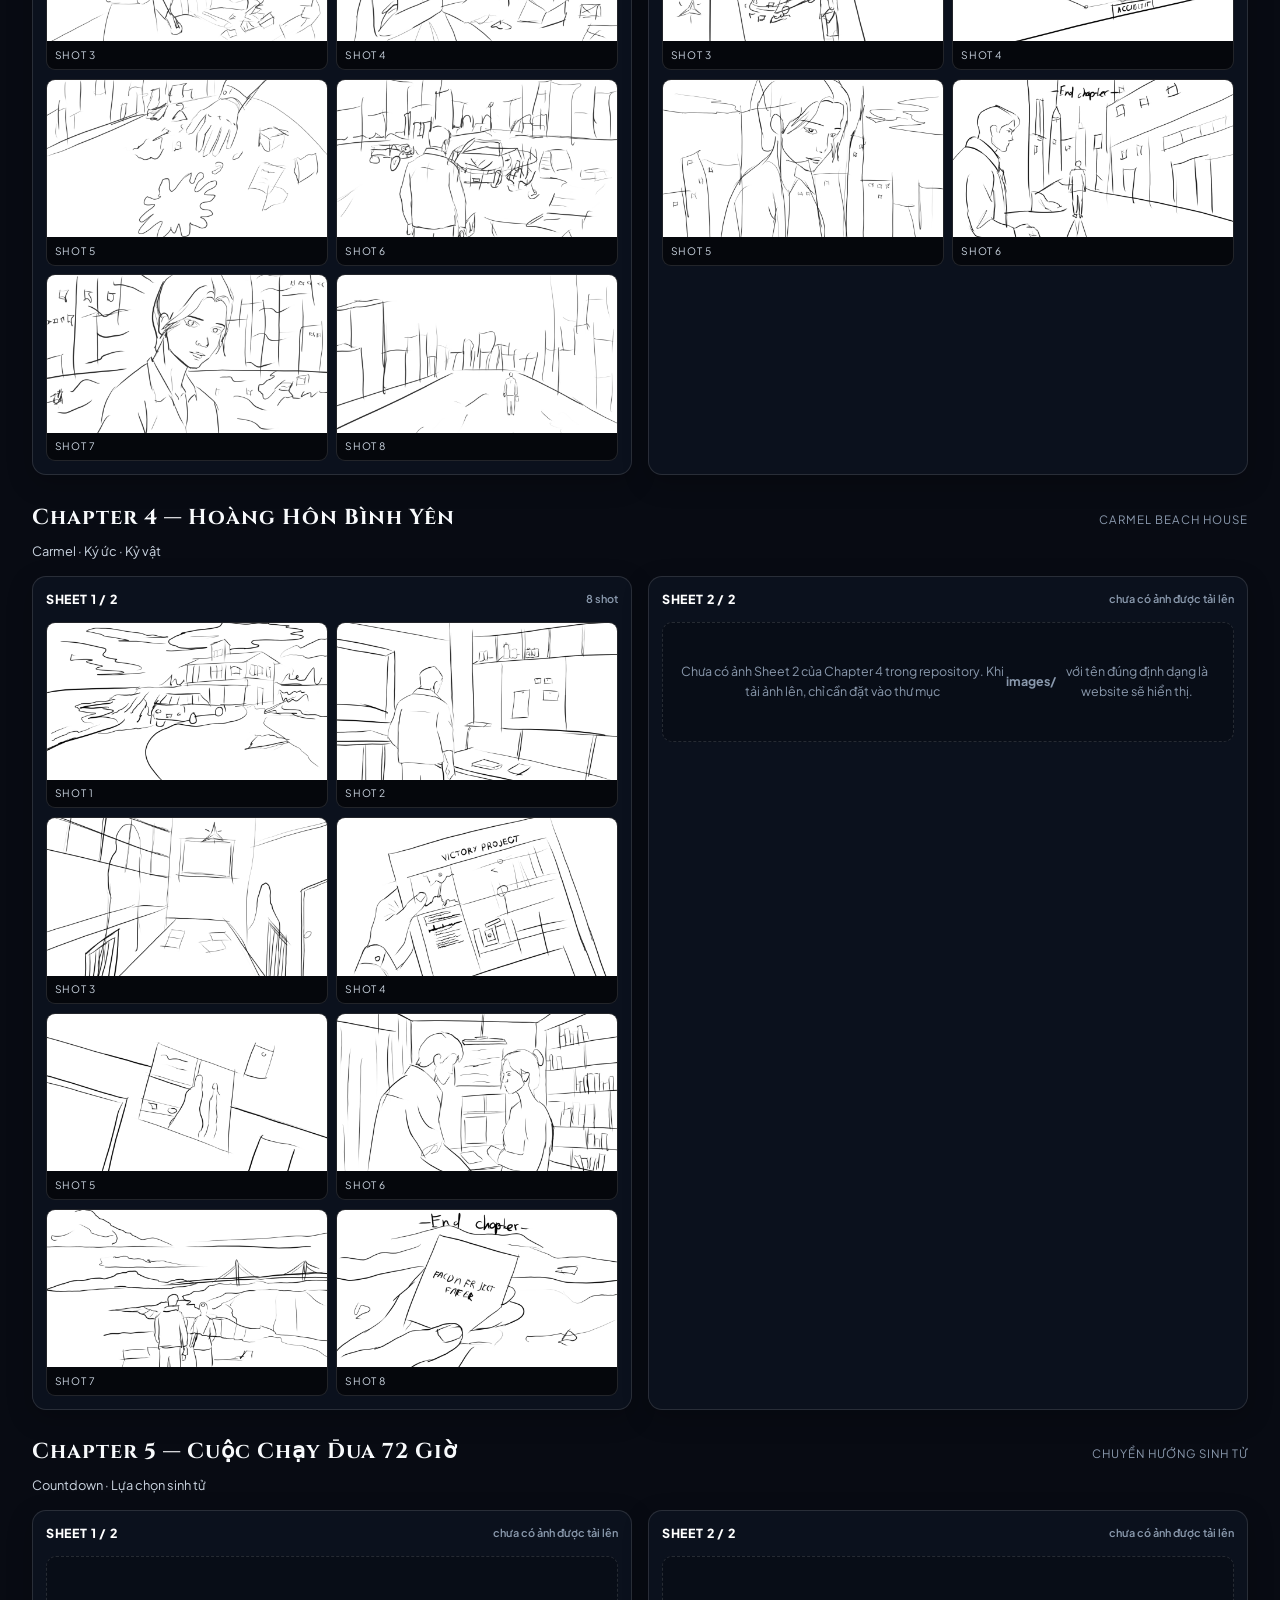
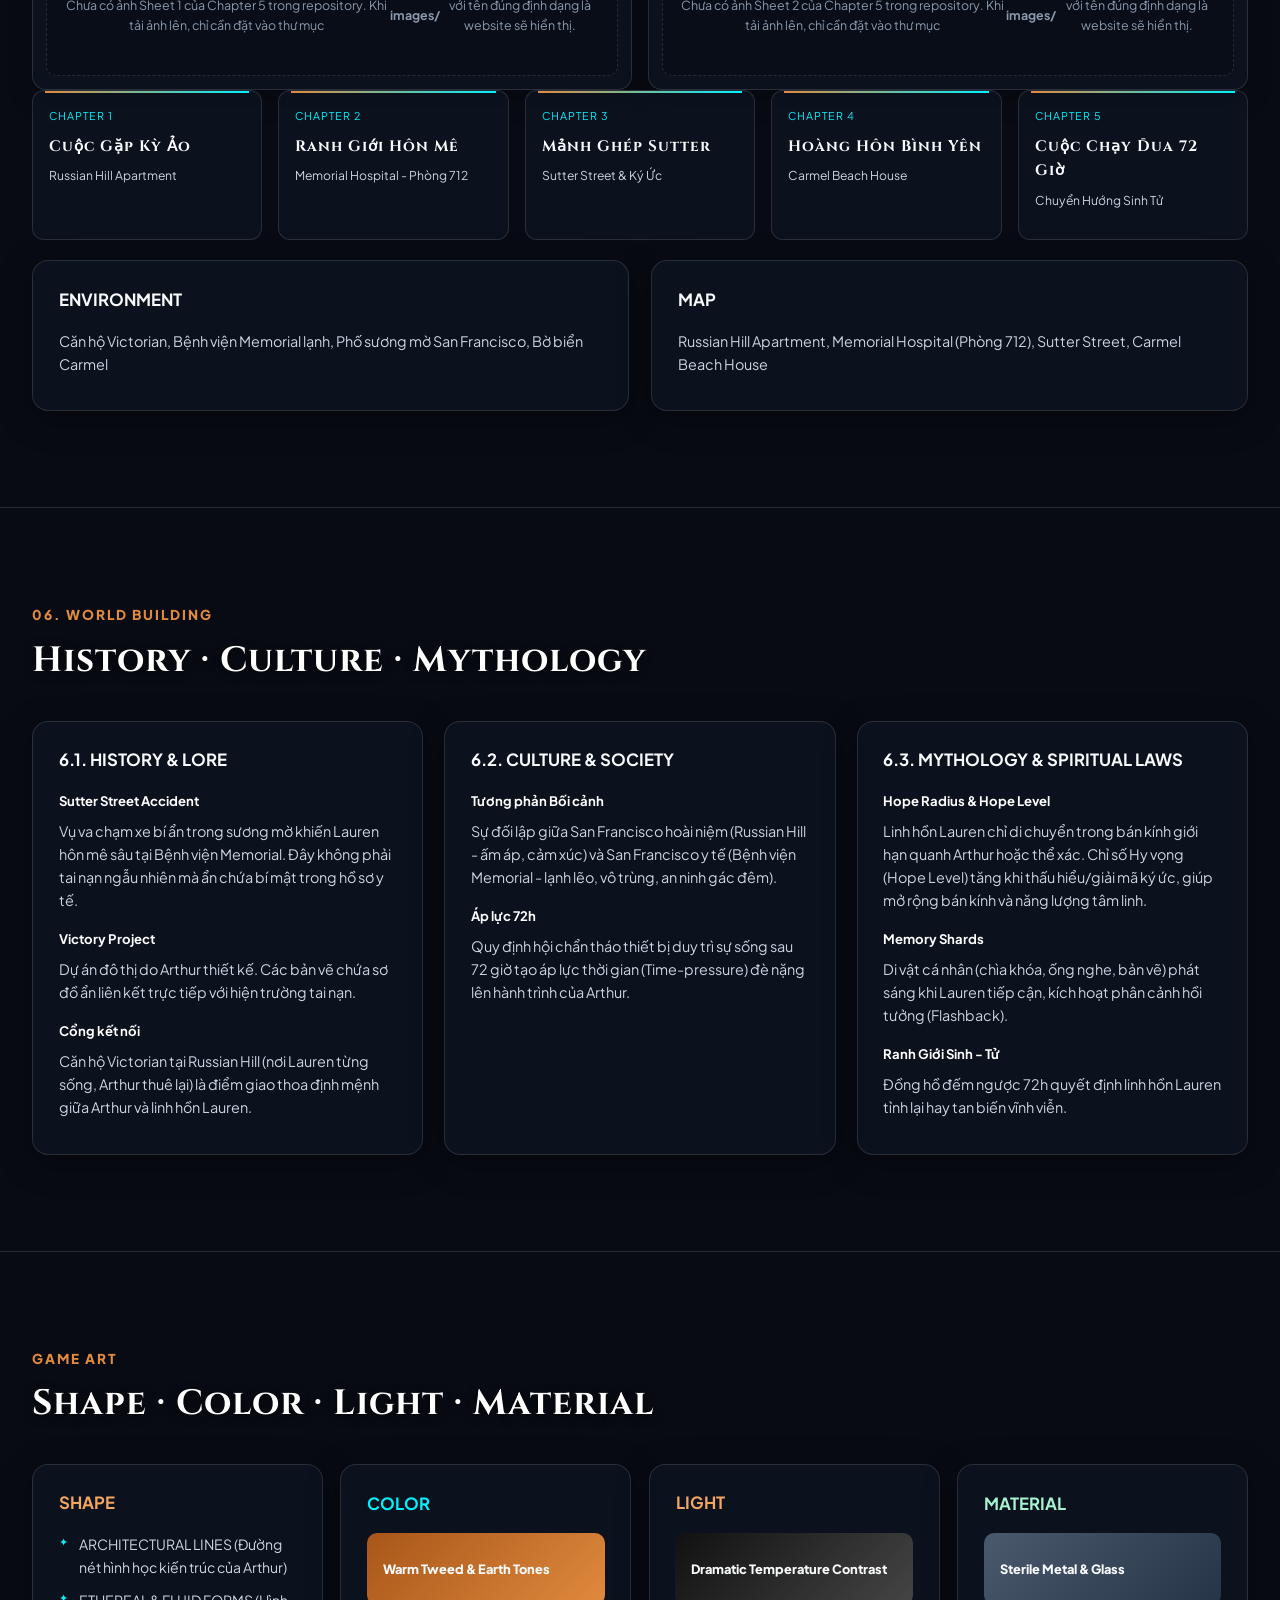
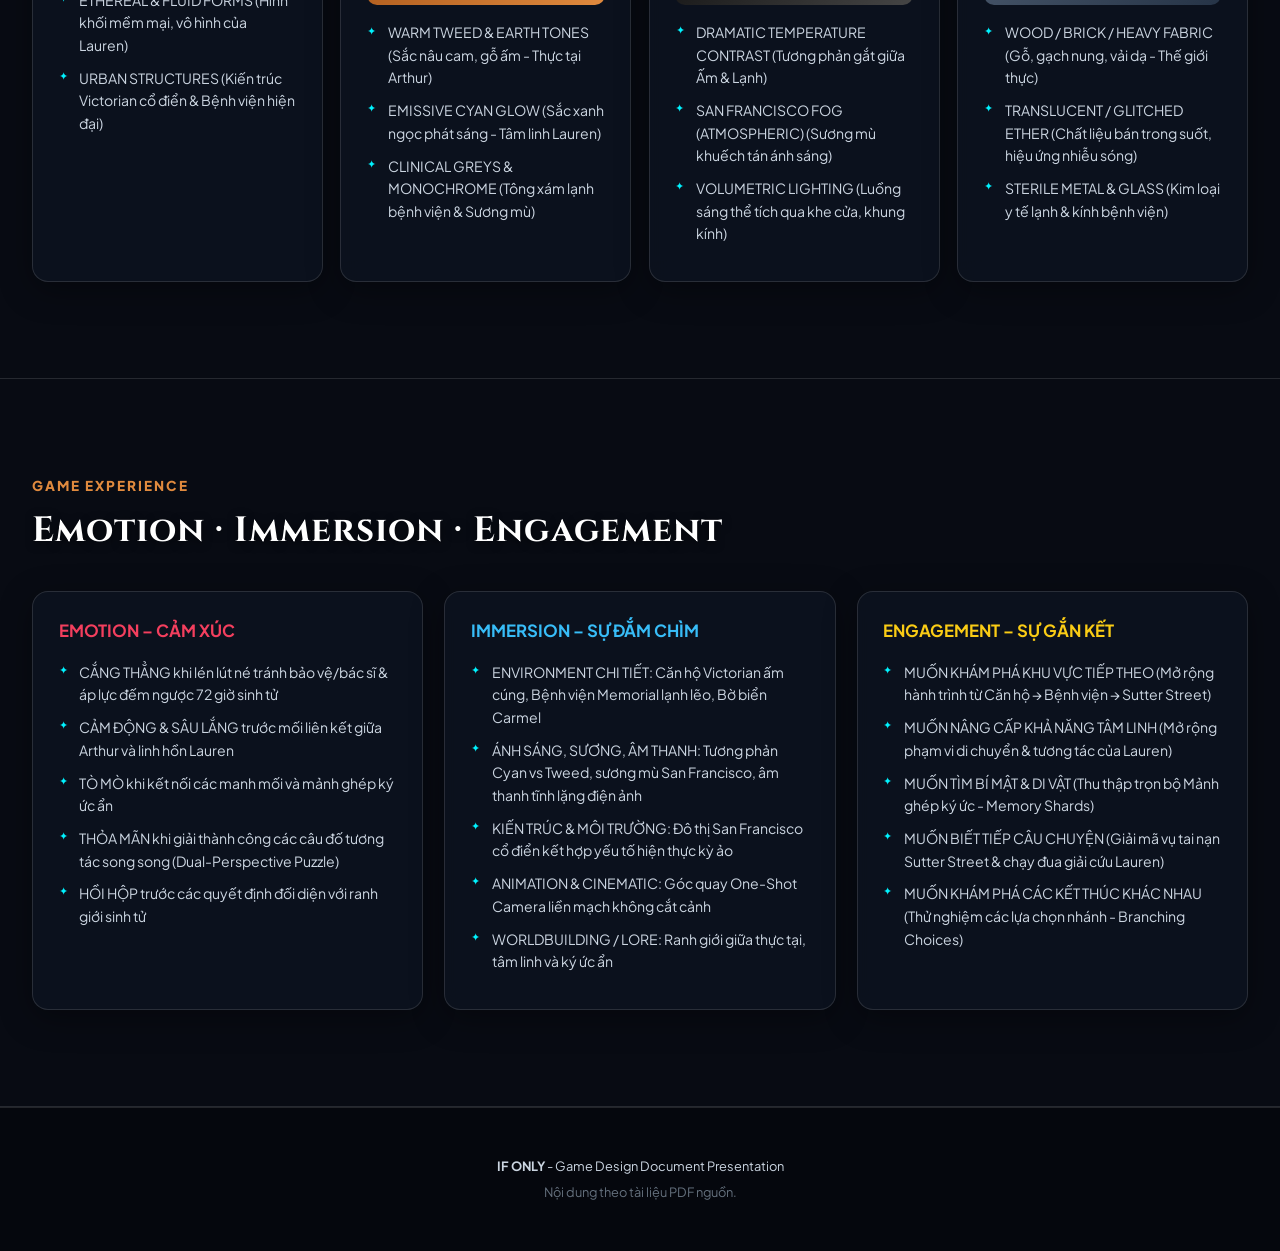
==== commit 69fb6a7b: "Fix storyboard gallery to use uploaded Chapter shots" ====
--- a/index.html
+++ b/index.html
@@ -78,21 +78,27 @@
 
 @media(max-width:768px){.character-grid{grid-template-columns:1fr}}
 
-/* STORYBOARD GALLERY */
+
+/* STORYBOARD SHOTS */
 .storyboard-gallery{margin-top:1.8rem}
 .storyboard-intro{background:linear-gradient(135deg,rgba(14,20,33,.86),rgba(10,16,28,.72));border:1px solid var(--border-color);border-radius:16px;padding:1.4rem 1.5rem;margin-bottom:1.3rem}
 .storyboard-intro p{color:var(--text-muted);font-size:.9rem}
-.storyboard-chapter{margin-top:1.5rem}
-.storyboard-chapter-title{display:flex;align-items:baseline;justify-content:space-between;gap:1rem;margin-bottom:.8rem}
+.storyboard-chapter{margin-top:1.6rem}
+.storyboard-chapter-title{display:flex;align-items:baseline;justify-content:space-between;gap:1rem;margin-bottom:.35rem}
 .storyboard-chapter-title h3{font-size:1.35rem}
 .storyboard-chapter-title span{font-size:.72rem;letter-spacing:1px;text-transform:uppercase;color:var(--grey-clinical)}
-.storyboard-grid{display:grid;grid-template-columns:repeat(2,minmax(0,1fr));gap:1rem}
-.storyboard-sheet{background:var(--bg-card);border:1px solid var(--border-color);border-radius:14px;overflow:hidden;box-shadow:0 8px 26px rgba(0,0,0,.26)}
-.storyboard-sheet img{display:block;width:100%;aspect-ratio:16/9;object-fit:cover;background:#05070c}
-.storyboard-sheet .sb-meta{padding:.8rem 1rem 1rem}
-.storyboard-sheet .sb-meta strong{display:block;font-size:.78rem;letter-spacing:.8px;text-transform:uppercase;margin-bottom:.2rem}
-.storyboard-sheet .sb-meta small{color:var(--text-muted);font-size:.72rem}
-@media(max-width:900px){.storyboard-grid{grid-template-columns:1fr}}
+.storyboard-note{color:var(--text-muted);font-size:.8rem;margin-bottom:.9rem}
+.storyboard-sheet-groups{display:grid;grid-template-columns:repeat(2,minmax(0,1fr));gap:1rem}
+.storyboard-sheet-group{background:var(--bg-card);border:1px solid var(--border-color);border-radius:14px;padding:.8rem;box-shadow:0 8px 26px rgba(0,0,0,.22)}
+.storyboard-sheet-label{font-size:.78rem;font-weight:800;letter-spacing:.8px;text-transform:uppercase;margin:0 0 .75rem;color:#fff}
+.storyboard-sheet-label span{float:right;color:var(--grey-clinical);font-size:.68rem;font-weight:600;text-transform:none;letter-spacing:0}
+.storyboard-shot-grid{display:grid;grid-template-columns:repeat(2,minmax(0,1fr));gap:.55rem}
+.storyboard-shot{margin:0;border:1px solid var(--border-color);border-radius:9px;overflow:hidden;background:#05070c}
+.storyboard-shot img{display:block;width:100%;aspect-ratio:16/9;object-fit:cover;background:#05070c}
+.storyboard-shot figcaption{padding:.35rem .5rem;color:var(--text-muted);font-size:.64rem;text-transform:uppercase;letter-spacing:.6px}
+.storyboard-empty{min-height:120px;display:flex;align-items:center;justify-content:center;text-align:center;padding:1rem;color:var(--grey-clinical);font-size:.78rem;border:1px dashed var(--border-color);border-radius:10px;background:rgba(0,0,0,.2)}
+@media(max-width:900px){.storyboard-sheet-groups{grid-template-columns:1fr}}
+@media(max-width:520px){.storyboard-shot-grid{grid-template-columns:1fr}}
 </style>
 </head>
 <body>
@@ -272,55 +278,65 @@
   <div class="chapter-feature">
     <img src="images/chapter.jpg" alt="Tổng quan 5 Chapter — IF ONLY">
   </div>
-  <div class="storyboard-gallery" id="storyboard">
-    <div class="section-header" style="margin-top:2.2rem">
-      <div class="section-num">STORYBOARD</div>
-      <h3 style="font-size:1.8rem">Storyboard 5 Chapter · 2 Sheet / Chapter</h3>
-    </div>
-    <div class="storyboard-intro">
-      <p>Storyboard được tách riêng theo từng Chapter. Mỗi Chapter có đúng 2 sheet, mỗi shot giữ tỉ lệ 16:9 ngang; ảnh được đặt tại <strong>images/storyboard/</strong>.</p>
-    </div>
-
-    <div class="storyboard-chapter">
-      <div class="storyboard-chapter-title"><h3>Chapter 1 — Cuộc Gặp Kỳ Ảo</h3><span>Russian Hill Apartment</span></div>
-      <div class="storyboard-grid">
-        <figure class="storyboard-sheet"><img src="images/storyboard/chapter-1-sheet-1.jpg" alt="IF ONLY Chapter 1 Sheet 1" loading="lazy"><figcaption class="sb-meta"><strong>Sheet 1 / 2</strong><small>Cuộc gặp đầu tiên · Căn hộ Victorian</small></figcaption></figure>
-        <figure class="storyboard-sheet"><img src="images/storyboard/chapter-1-sheet-2.jpg" alt="IF ONLY Chapter 1 Sheet 2" loading="lazy"><figcaption class="sb-meta"><strong>Sheet 2 / 2</strong><small>Lauren · Arthur · Bí ẩn bắt đầu</small></figcaption></figure>
-      </div>
-    </div>
-
-    <div class="storyboard-chapter">
-      <div class="storyboard-chapter-title"><h3>Chapter 2 — Ranh Giới Hôn Mê</h3><span>Memorial Hospital · Phòng 712</span></div>
-      <div class="storyboard-grid">
-        <figure class="storyboard-sheet"><img src="images/storyboard/chapter-2-sheet-1.jpg" alt="IF ONLY Chapter 2 Sheet 1" loading="lazy"><figcaption class="sb-meta"><strong>Sheet 1 / 2</strong><small>Đột nhập bệnh viện · Phòng 712</small></figcaption></figure>
-        <figure class="storyboard-sheet"><img src="images/storyboard/chapter-2-sheet-2.jpg" alt="IF ONLY Chapter 2 Sheet 2" loading="lazy"><figcaption class="sb-meta"><strong>Sheet 2 / 2</strong><small>Stealth · Lauren làm nhiễu thiết bị · Bảo vệ cơ thể</small></figcaption></figure>
-      </div>
-    </div>
-
-    <div class="storyboard-chapter">
-      <div class="storyboard-chapter-title"><h3>Chapter 3 — Mảnh Ghép Sutter</h3><span>Sutter Street & Ký Ức</span></div>
-      <div class="storyboard-grid">
-        <figure class="storyboard-sheet"><img src="images/storyboard/chapter-3-sheet-1.jpg" alt="IF ONLY Chapter 3 Sheet 1" loading="lazy"><figcaption class="sb-meta"><strong>Sheet 1 / 2</strong><small>Hiện trường · Dual-Perspective · Dấu vết</small></figcaption></figure>
-        <figure class="storyboard-sheet"><img src="images/storyboard/chapter-3-sheet-2.jpg" alt="IF ONLY Chapter 3 Sheet 2" loading="lazy"><figcaption class="sb-meta"><strong>Sheet 2 / 2</strong><small>Memory Shards · Puzzle · Victory Project</small></figcaption></figure>
-      </div>
-    </div>
-
-    <div class="storyboard-chapter">
-      <div class="storyboard-chapter-title"><h3>Chapter 4 — Hoàng Hôn Bình Yên</h3><span>Carmel Beach House</span></div>
-      <div class="storyboard-grid">
-        <figure class="storyboard-sheet"><img src="images/storyboard/chapter-4-sheet-1.jpg" alt="IF ONLY Chapter 4 Sheet 1" loading="lazy"><figcaption class="sb-meta"><strong>Sheet 1 / 2</strong><small>Carmel · Ký ức · Kỷ vật</small></figcaption></figure>
-        <figure class="storyboard-sheet"><img src="images/storyboard/chapter-4-sheet-2.jpg" alt="IF ONLY Chapter 4 Sheet 2" loading="lazy"><figcaption class="sb-meta"><strong>Sheet 2 / 2</strong><small>Quan hệ Arthur–Lauren · Hope Level</small></figcaption></figure>
-      </div>
-    </div>
-
-    <div class="storyboard-chapter">
-      <div class="storyboard-chapter-title"><h3>Chapter 5 — Cuộc Chạy Đua 72 Giờ</h3><span>Chuyển Hướng Sinh Tử</span></div>
-      <div class="storyboard-grid">
-        <figure class="storyboard-sheet"><img src="images/storyboard/chapter-5-sheet-1.jpg" alt="IF ONLY Chapter 5 Sheet 1" loading="lazy"><figcaption class="sb-meta"><strong>Sheet 1 / 2</strong><small>Countdown · Cao trào bệnh viện</small></figcaption></figure>
-        <figure class="storyboard-sheet"><img src="images/storyboard/chapter-5-sheet-2.jpg" alt="IF ONLY Chapter 5 Sheet 2" loading="lazy"><figcaption class="sb-meta"><strong>Sheet 2 / 2</strong><small>Lựa chọn sinh tử · Lauren tỉnh lại hay tan biến</small></figcaption></figure>
-      </div>
-    </div>
-  </div>
+<div class="storyboard-gallery" id="storyboard">
+  <div class="section-header" style="margin-top:2.2rem">
+    <div class="section-num">STORYBOARD</div>
+    <h3 style="font-size:1.8rem">Storyboard 5 Chapter · Theo từng Sheet & Shot</h3>
+  </div>
+  <div class="storyboard-intro">
+    <p>Các storyboard đã được tải lên GitHub dưới thư mục <strong>images/</strong>. Website hiển thị trực tiếp từng shot theo đúng Chapter/Sheet đã tải lên, không thay đổi nội dung ảnh.</p>
+  </div>
+  <div class="storyboard-chapter searchable-item">
+    <div class="storyboard-chapter-title"><h3>Chapter 1 — Cuộc Gặp Kỳ Ảo</h3><span>Russian Hill Apartment</span></div>
+    <p class="storyboard-note">Cuộc gặp đầu tiên · Căn hộ Victorian</p>
+    <div class="storyboard-sheet-groups">
+      <div class="storyboard-sheet-group">
+        <div class="storyboard-sheet-label">Sheet 1 / 2 <span>10 shot</span></div><div class="storyboard-shot-grid"><figure class="storyboard-shot"><img src="images/chap1%20sheet1%20shot%201.png" alt="IF ONLY Chapter 1 Sheet 1 Shot 1" loading="lazy"><figcaption>Shot 1</figcaption></figure><figure class="storyboard-shot"><img src="images/chap1%20sheet1%20shot%202.png" alt="IF ONLY Chapter 1 Sheet 1 Shot 2" loading="lazy"><figcaption>Shot 2</figcaption></figure><figure class="storyboard-shot"><img src="images/chap1%20sheet1%20shot%203.png" alt="IF ONLY Chapter 1 Sheet 1 Shot 3" loading="lazy"><figcaption>Shot 3</figcaption></figure><figure class="storyboard-shot"><img src="images/chap1%20sheet1%20shot%204.png" alt="IF ONLY Chapter 1 Sheet 1 Shot 4" loading="lazy"><figcaption>Shot 4</figcaption></figure><figure class="storyboard-shot"><img src="images/chap1%20sheet1%20shot%205.png" alt="IF ONLY Chapter 1 Sheet 1 Shot 5" loading="lazy"><figcaption>Shot 5</figcaption></figure><figure class="storyboard-shot"><img src="images/chap1%20sheet1%20shot%206.png" alt="IF ONLY Chapter 1 Sheet 1 Shot 6" loading="lazy"><figcaption>Shot 6</figcaption></figure><figure class="storyboard-shot"><img src="images/chap1%20sheet1%20shot%207.png" alt="IF ONLY Chapter 1 Sheet 1 Shot 7" loading="lazy"><figcaption>Shot 7</figcaption></figure><figure class="storyboard-shot"><img src="images/chap1%20sheet1%20shot%208.png" alt="IF ONLY Chapter 1 Sheet 1 Shot 8" loading="lazy"><figcaption>Shot 8</figcaption></figure><figure class="storyboard-shot"><img src="images/chap1%20sheet1%20shot%209.png" alt="IF ONLY Chapter 1 Sheet 1 Shot 9" loading="lazy"><figcaption>Shot 9</figcaption></figure><figure class="storyboard-shot"><img src="images/chap1%20sheet1%20shot%2010.png" alt="IF ONLY Chapter 1 Sheet 1 Shot 10" loading="lazy"><figcaption>Shot 10</figcaption></figure></div></div>
+      <div class="storyboard-sheet-group">
+        <div class="storyboard-sheet-label">Sheet 2 / 2 <span>5 shot</span></div><div class="storyboard-shot-grid"><figure class="storyboard-shot"><img src="images/chap1%20sheet2%20shot%201.png" alt="IF ONLY Chapter 1 Sheet 2 Shot 1" loading="lazy"><figcaption>Shot 1</figcaption></figure><figure class="storyboard-shot"><img src="images/chap1%20sheet%202%20shot%202.png" alt="IF ONLY Chapter 1 Sheet 2 Shot 2" loading="lazy"><figcaption>Shot 2</figcaption></figure><figure class="storyboard-shot"><img src="images/chap1%20sheet2%20shot%203.png" alt="IF ONLY Chapter 1 Sheet 2 Shot 3" loading="lazy"><figcaption>Shot 3</figcaption></figure><figure class="storyboard-shot"><img src="images/chap1%20sheet2%20shot%204.png" alt="IF ONLY Chapter 1 Sheet 2 Shot 4" loading="lazy"><figcaption>Shot 4</figcaption></figure><figure class="storyboard-shot"><img src="images/chap1%20sheet2%20shot%205.png" alt="IF ONLY Chapter 1 Sheet 2 Shot 5" loading="lazy"><figcaption>Shot 5</figcaption></figure></div></div>
+    </div>
+  </div>
+  <div class="storyboard-chapter searchable-item">
+    <div class="storyboard-chapter-title"><h3>Chapter 2 — Ranh Giới Hôn Mê</h3><span>Memorial Hospital · Phòng 712</span></div>
+    <p class="storyboard-note">Đột nhập bệnh viện · Phòng 712</p>
+    <div class="storyboard-sheet-groups">
+      <div class="storyboard-sheet-group">
+        <div class="storyboard-sheet-label">Sheet 1 / 2 <span>10 shot</span></div><div class="storyboard-shot-grid"><figure class="storyboard-shot"><img src="images/chap2%20sheet1%20shot%201.png" alt="IF ONLY Chapter 2 Sheet 1 Shot 1" loading="lazy"><figcaption>Shot 1</figcaption></figure><figure class="storyboard-shot"><img src="images/chap2%20sheet1%20shot%202.png" alt="IF ONLY Chapter 2 Sheet 1 Shot 2" loading="lazy"><figcaption>Shot 2</figcaption></figure><figure class="storyboard-shot"><img src="images/chap2%20sheet1%20shot%203.png" alt="IF ONLY Chapter 2 Sheet 1 Shot 3" loading="lazy"><figcaption>Shot 3</figcaption></figure><figure class="storyboard-shot"><img src="images/chap2%20sheet1%20shot%204.png" alt="IF ONLY Chapter 2 Sheet 1 Shot 4" loading="lazy"><figcaption>Shot 4</figcaption></figure><figure class="storyboard-shot"><img src="images/chap2%20sheet1%20shot%205.png" alt="IF ONLY Chapter 2 Sheet 1 Shot 5" loading="lazy"><figcaption>Shot 5</figcaption></figure><figure class="storyboard-shot"><img src="images/chap2%20sheet1%20shot%206.png" alt="IF ONLY Chapter 2 Sheet 1 Shot 6" loading="lazy"><figcaption>Shot 6</figcaption></figure><figure class="storyboard-shot"><img src="images/chap2%20sheet1%20shot%207.png" alt="IF ONLY Chapter 2 Sheet 1 Shot 7" loading="lazy"><figcaption>Shot 7</figcaption></figure><figure class="storyboard-shot"><img src="images/chap2%20sheet1%20shot%208.png" alt="IF ONLY Chapter 2 Sheet 1 Shot 8" loading="lazy"><figcaption>Shot 8</figcaption></figure><figure class="storyboard-shot"><img src="images/chap2%20sheet1%20shot%209.png" alt="IF ONLY Chapter 2 Sheet 1 Shot 9" loading="lazy"><figcaption>Shot 9</figcaption></figure><figure class="storyboard-shot"><img src="images/chap2%20sheet1%20shot%2010.png" alt="IF ONLY Chapter 2 Sheet 1 Shot 10" loading="lazy"><figcaption>Shot 10</figcaption></figure></div></div>
+      <div class="storyboard-sheet-group">
+        <div class="storyboard-sheet-label">Sheet 2 / 2 <span>chưa có ảnh được tải lên</span></div><div class="storyboard-empty">Chưa có ảnh Sheet 2 của Chapter 2 trong repository. Khi tải ảnh lên, chỉ cần đặt vào thư mục <strong>images/</strong> với tên đúng định dạng là website sẽ hiển thị.</div></div>
+    </div>
+  </div>
+  <div class="storyboard-chapter searchable-item">
+    <div class="storyboard-chapter-title"><h3>Chapter 3 — Mảnh Ghép Sutter</h3><span>Sutter Street & Ký Ức</span></div>
+    <p class="storyboard-note">Hiện trường · Ký ức · Victory Project</p>
+    <div class="storyboard-sheet-groups">
+      <div class="storyboard-sheet-group">
+        <div class="storyboard-sheet-label">Sheet 1 / 2 <span>8 shot</span></div><div class="storyboard-shot-grid"><figure class="storyboard-shot"><img src="images/chap3%20sheet1%20shot%201.png" alt="IF ONLY Chapter 3 Sheet 1 Shot 1" loading="lazy"><figcaption>Shot 1</figcaption></figure><figure class="storyboard-shot"><img src="images/chap3%20sheet1%20shot%202.png" alt="IF ONLY Chapter 3 Sheet 1 Shot 2" loading="lazy"><figcaption>Shot 2</figcaption></figure><figure class="storyboard-shot"><img src="images/chap3%20sheet1%20shot%203.png" alt="IF ONLY Chapter 3 Sheet 1 Shot 3" loading="lazy"><figcaption>Shot 3</figcaption></figure><figure class="storyboard-shot"><img src="images/chap3%20sheet1%20shot%204.png" alt="IF ONLY Chapter 3 Sheet 1 Shot 4" loading="lazy"><figcaption>Shot 4</figcaption></figure><figure class="storyboard-shot"><img src="images/chap3%20sheet1%20shot%205.png" alt="IF ONLY Chapter 3 Sheet 1 Shot 5" loading="lazy"><figcaption>Shot 5</figcaption></figure><figure class="storyboard-shot"><img src="images/chap3%20sheet1%20shot%206.png" alt="IF ONLY Chapter 3 Sheet 1 Shot 6" loading="lazy"><figcaption>Shot 6</figcaption></figure><figure class="storyboard-shot"><img src="images/chap3%20sheet1%20shot%207.png" alt="IF ONLY Chapter 3 Sheet 1 Shot 7" loading="lazy"><figcaption>Shot 7</figcaption></figure><figure class="storyboard-shot"><img src="images/chap3%20sheet1%20shot%208.png" alt="IF ONLY Chapter 3 Sheet 1 Shot 8" loading="lazy"><figcaption>Shot 8</figcaption></figure></div></div>
+      <div class="storyboard-sheet-group">
+        <div class="storyboard-sheet-label">Sheet 2 / 2 <span>6 shot</span></div><div class="storyboard-shot-grid"><figure class="storyboard-shot"><img src="images/chap3%20sheet2%20shot%201.png" alt="IF ONLY Chapter 3 Sheet 2 Shot 1" loading="lazy"><figcaption>Shot 1</figcaption></figure><figure class="storyboard-shot"><img src="images/chap3%20sheet2%20shot%202.png" alt="IF ONLY Chapter 3 Sheet 2 Shot 2" loading="lazy"><figcaption>Shot 2</figcaption></figure><figure class="storyboard-shot"><img src="images/chap3%20sheet2%20shot%203.png" alt="IF ONLY Chapter 3 Sheet 2 Shot 3" loading="lazy"><figcaption>Shot 3</figcaption></figure><figure class="storyboard-shot"><img src="images/chap3%20sheet2%20shot%204.png" alt="IF ONLY Chapter 3 Sheet 2 Shot 4" loading="lazy"><figcaption>Shot 4</figcaption></figure><figure class="storyboard-shot"><img src="images/chap3%20sheet2%20shot%205.png" alt="IF ONLY Chapter 3 Sheet 2 Shot 5" loading="lazy"><figcaption>Shot 5</figcaption></figure><figure class="storyboard-shot"><img src="images/chap3%20sheet2%20shot%206.png" alt="IF ONLY Chapter 3 Sheet 2 Shot 6" loading="lazy"><figcaption>Shot 6</figcaption></figure></div></div>
+    </div>
+  </div>
+  <div class="storyboard-chapter searchable-item">
+    <div class="storyboard-chapter-title"><h3>Chapter 4 — Hoàng Hôn Bình Yên</h3><span>Carmel Beach House</span></div>
+    <p class="storyboard-note">Carmel · Ký ức · Kỷ vật</p>
+    <div class="storyboard-sheet-groups">
+      <div class="storyboard-sheet-group">
+        <div class="storyboard-sheet-label">Sheet 1 / 2 <span>8 shot</span></div><div class="storyboard-shot-grid"><figure class="storyboard-shot"><img src="images/chap4%20sheet1%20shot%201.png" alt="IF ONLY Chapter 4 Sheet 1 Shot 1" loading="lazy"><figcaption>Shot 1</figcaption></figure><figure class="storyboard-shot"><img src="images/chap4%20sheet1%20shot%202.png" alt="IF ONLY Chapter 4 Sheet 1 Shot 2" loading="lazy"><figcaption>Shot 2</figcaption></figure><figure class="storyboard-shot"><img src="images/chap4%20sheet1%20shot%203.png" alt="IF ONLY Chapter 4 Sheet 1 Shot 3" loading="lazy"><figcaption>Shot 3</figcaption></figure><figure class="storyboard-shot"><img src="images/chap4%20sheet1%20shot%204.png" alt="IF ONLY Chapter 4 Sheet 1 Shot 4" loading="lazy"><figcaption>Shot 4</figcaption></figure><figure class="storyboard-shot"><img src="images/chap4%20sheet1%20shot%205.png" alt="IF ONLY Chapter 4 Sheet 1 Shot 5" loading="lazy"><figcaption>Shot 5</figcaption></figure><figure class="storyboard-shot"><img src="images/chap4%20sheet1%20shot%206.png" alt="IF ONLY Chapter 4 Sheet 1 Shot 6" loading="lazy"><figcaption>Shot 6</figcaption></figure><figure class="storyboard-shot"><img src="images/chap4%20sheet1%20shot%20%207.png" alt="IF ONLY Chapter 4 Sheet 1 Shot 7" loading="lazy"><figcaption>Shot 7</figcaption></figure><figure class="storyboard-shot"><img src="images/chap4%20sheet1%20shot%208.png" alt="IF ONLY Chapter 4 Sheet 1 Shot 8" loading="lazy"><figcaption>Shot 8</figcaption></figure></div></div>
+      <div class="storyboard-sheet-group">
+        <div class="storyboard-sheet-label">Sheet 2 / 2 <span>chưa có ảnh được tải lên</span></div><div class="storyboard-empty">Chưa có ảnh Sheet 2 của Chapter 4 trong repository. Khi tải ảnh lên, chỉ cần đặt vào thư mục <strong>images/</strong> với tên đúng định dạng là website sẽ hiển thị.</div></div>
+    </div>
+  </div>
+  <div class="storyboard-chapter searchable-item">
+    <div class="storyboard-chapter-title"><h3>Chapter 5 — Cuộc Chạy Đua 72 Giờ</h3><span>Chuyển Hướng Sinh Tử</span></div>
+    <p class="storyboard-note">Countdown · Lựa chọn sinh tử</p>
+    <div class="storyboard-sheet-groups">
+      <div class="storyboard-sheet-group">
+        <div class="storyboard-sheet-label">Sheet 1 / 2 <span>chưa có ảnh được tải lên</span></div><div class="storyboard-empty">Chưa có ảnh Sheet 1 của Chapter 5 trong repository. Khi tải ảnh lên, chỉ cần đặt vào thư mục <strong>images/</strong> với tên đúng định dạng là website sẽ hiển thị.</div></div>
+      <div class="storyboard-sheet-group">
+        <div class="storyboard-sheet-label">Sheet 2 / 2 <span>chưa có ảnh được tải lên</span></div><div class="storyboard-empty">Chưa có ảnh Sheet 2 của Chapter 5 trong repository. Khi tải ảnh lên, chỉ cần đặt vào thư mục <strong>images/</strong> với tên đúng định dạng là website sẽ hiển thị.</div></div>
+    </div>
+  </div>
+</div>
   <div class="chapters">
     <div class="chapter searchable-item"><small>CHAPTER 1</small><h3>Cuộc Gặp Kỳ Ảo</h3><p>Russian Hill Apartment</p></div>
     <div class="chapter searchable-item"><small>CHAPTER 2</small><h3>Ranh Giới Hôn Mê</h3><p>Memorial Hospital - Phòng 712</p></div>
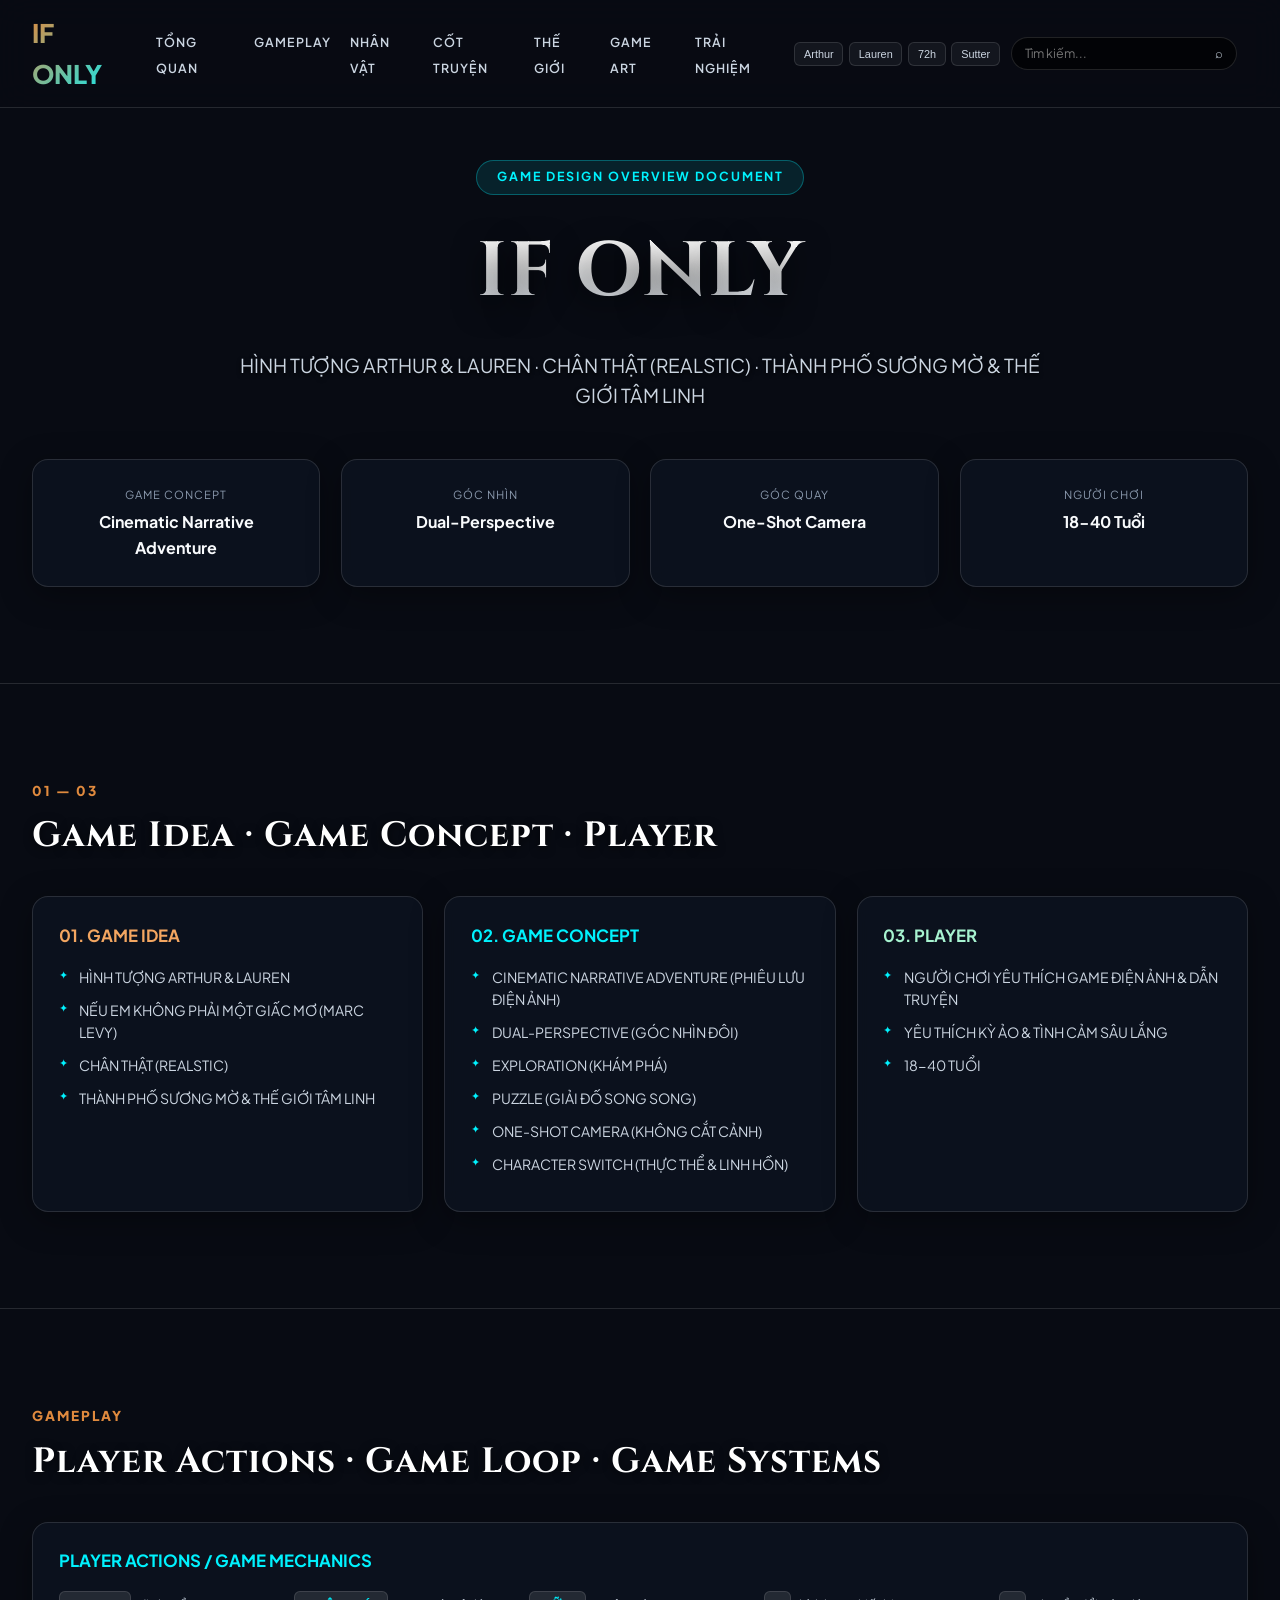
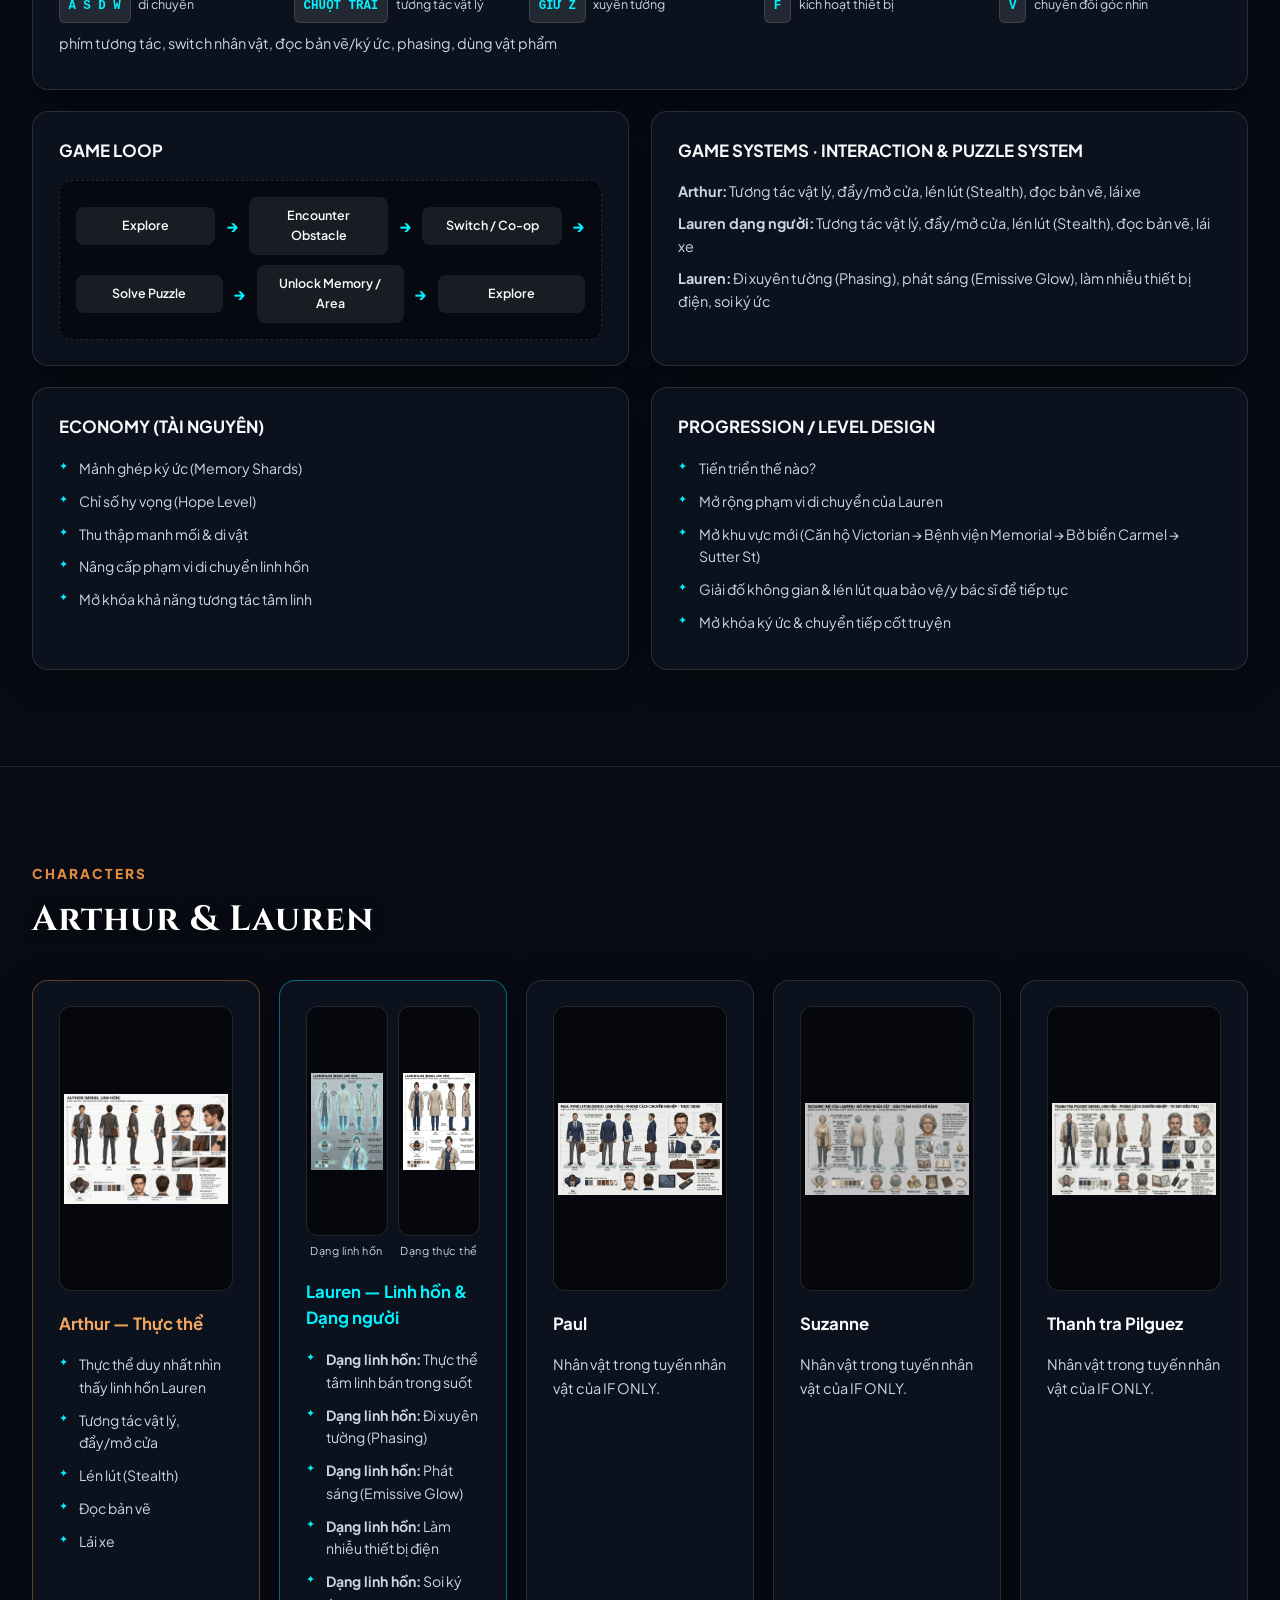
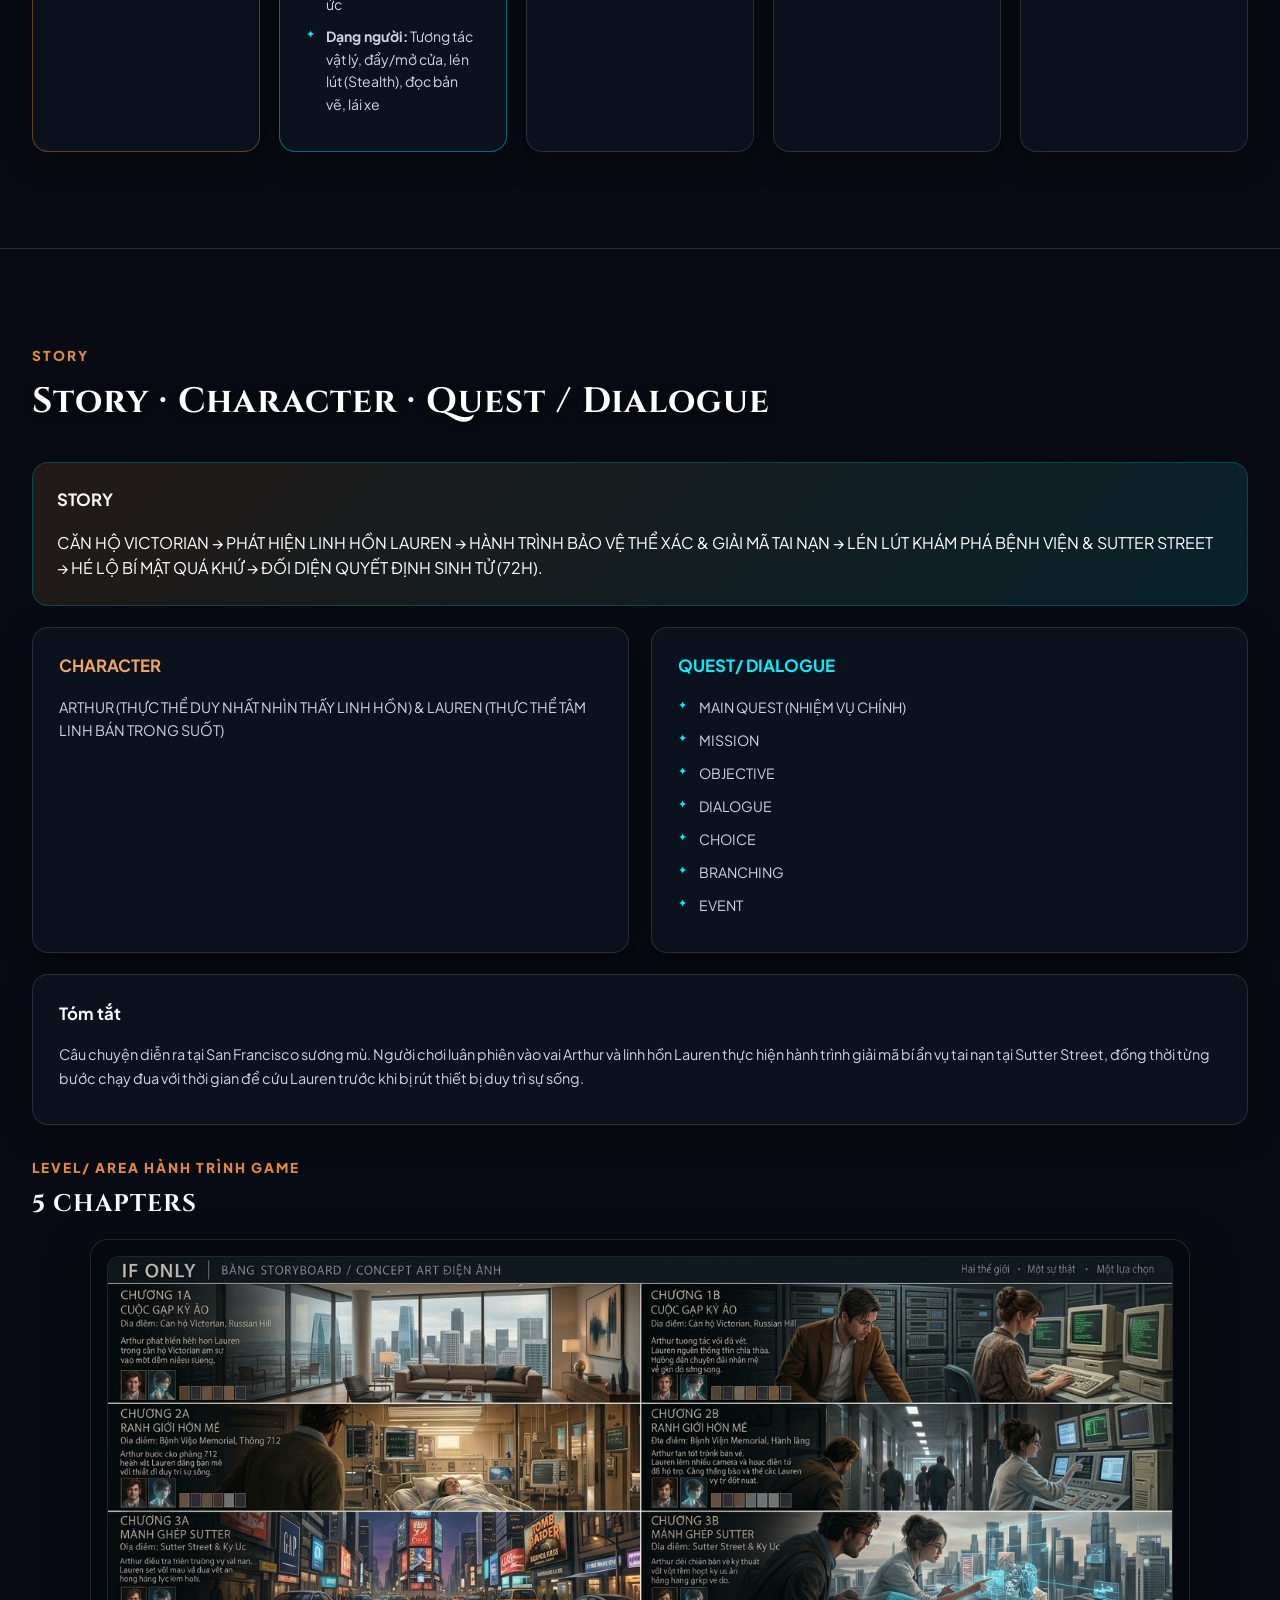
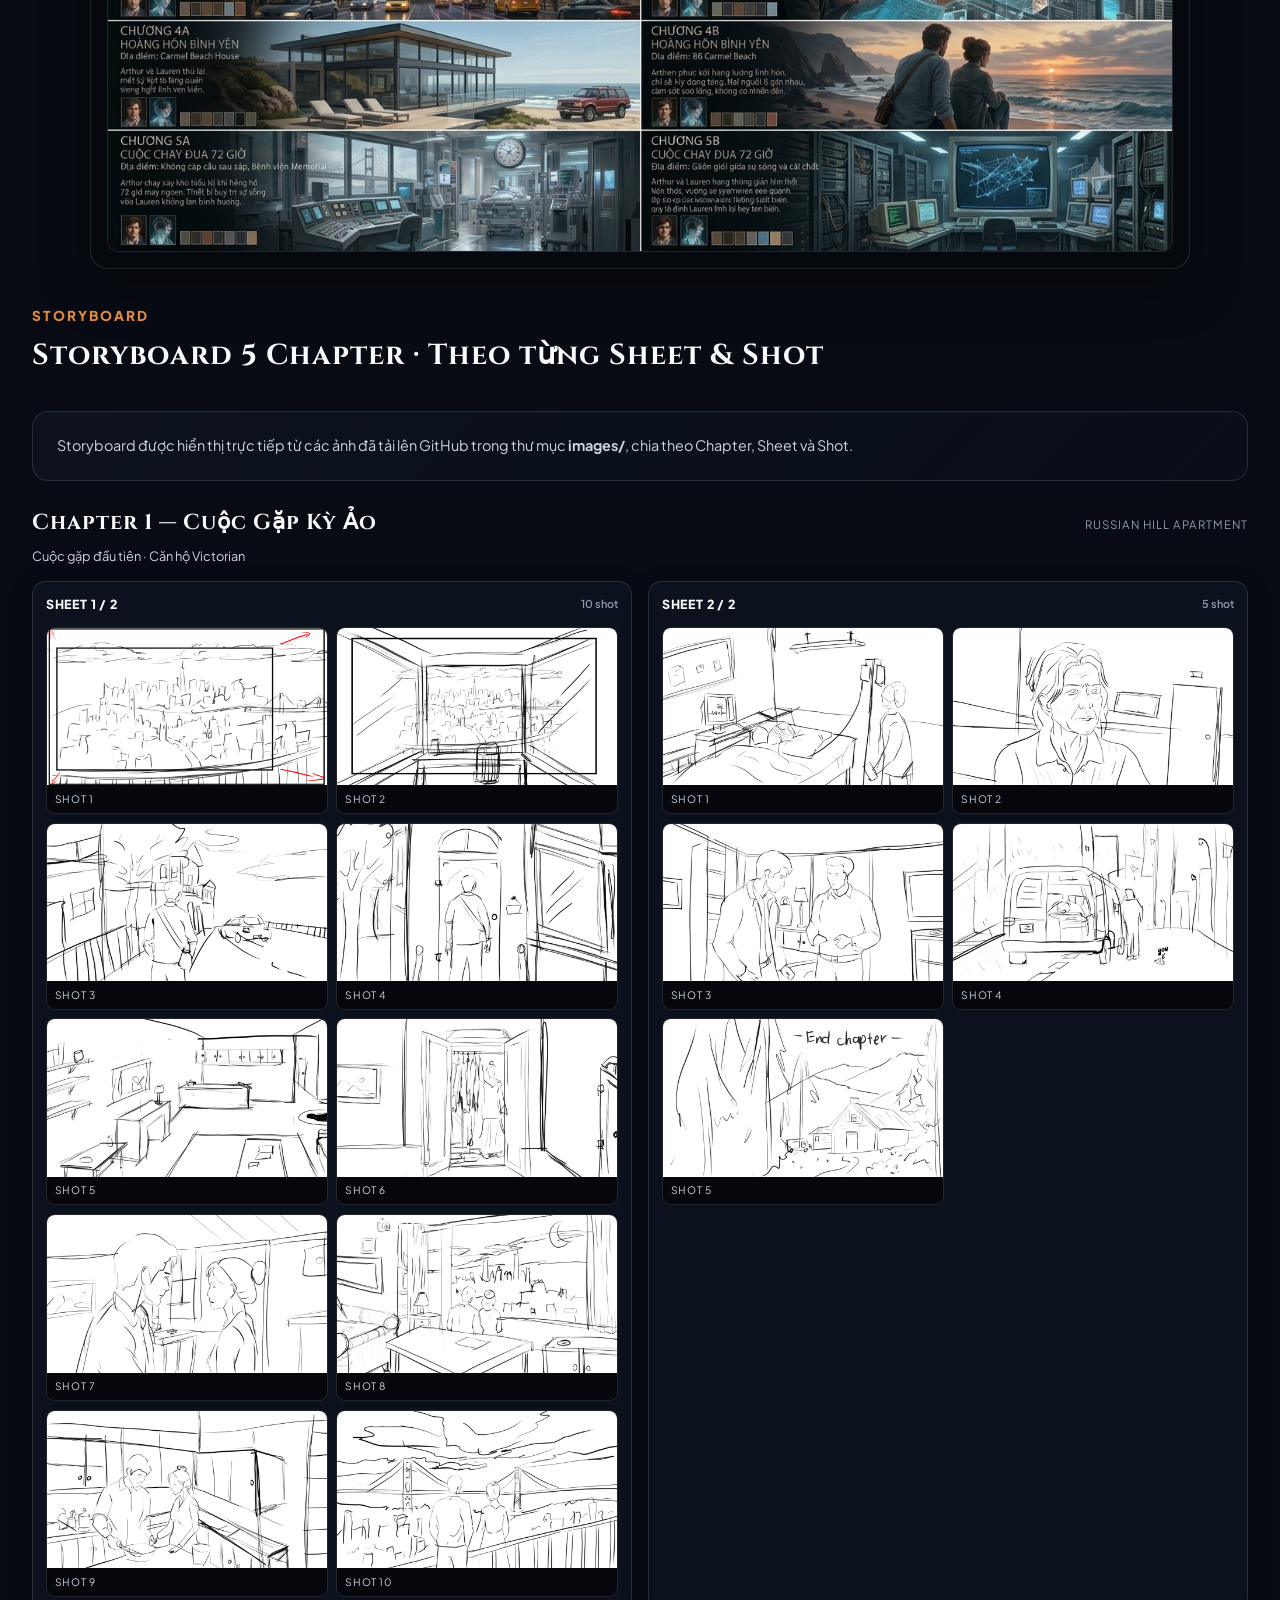
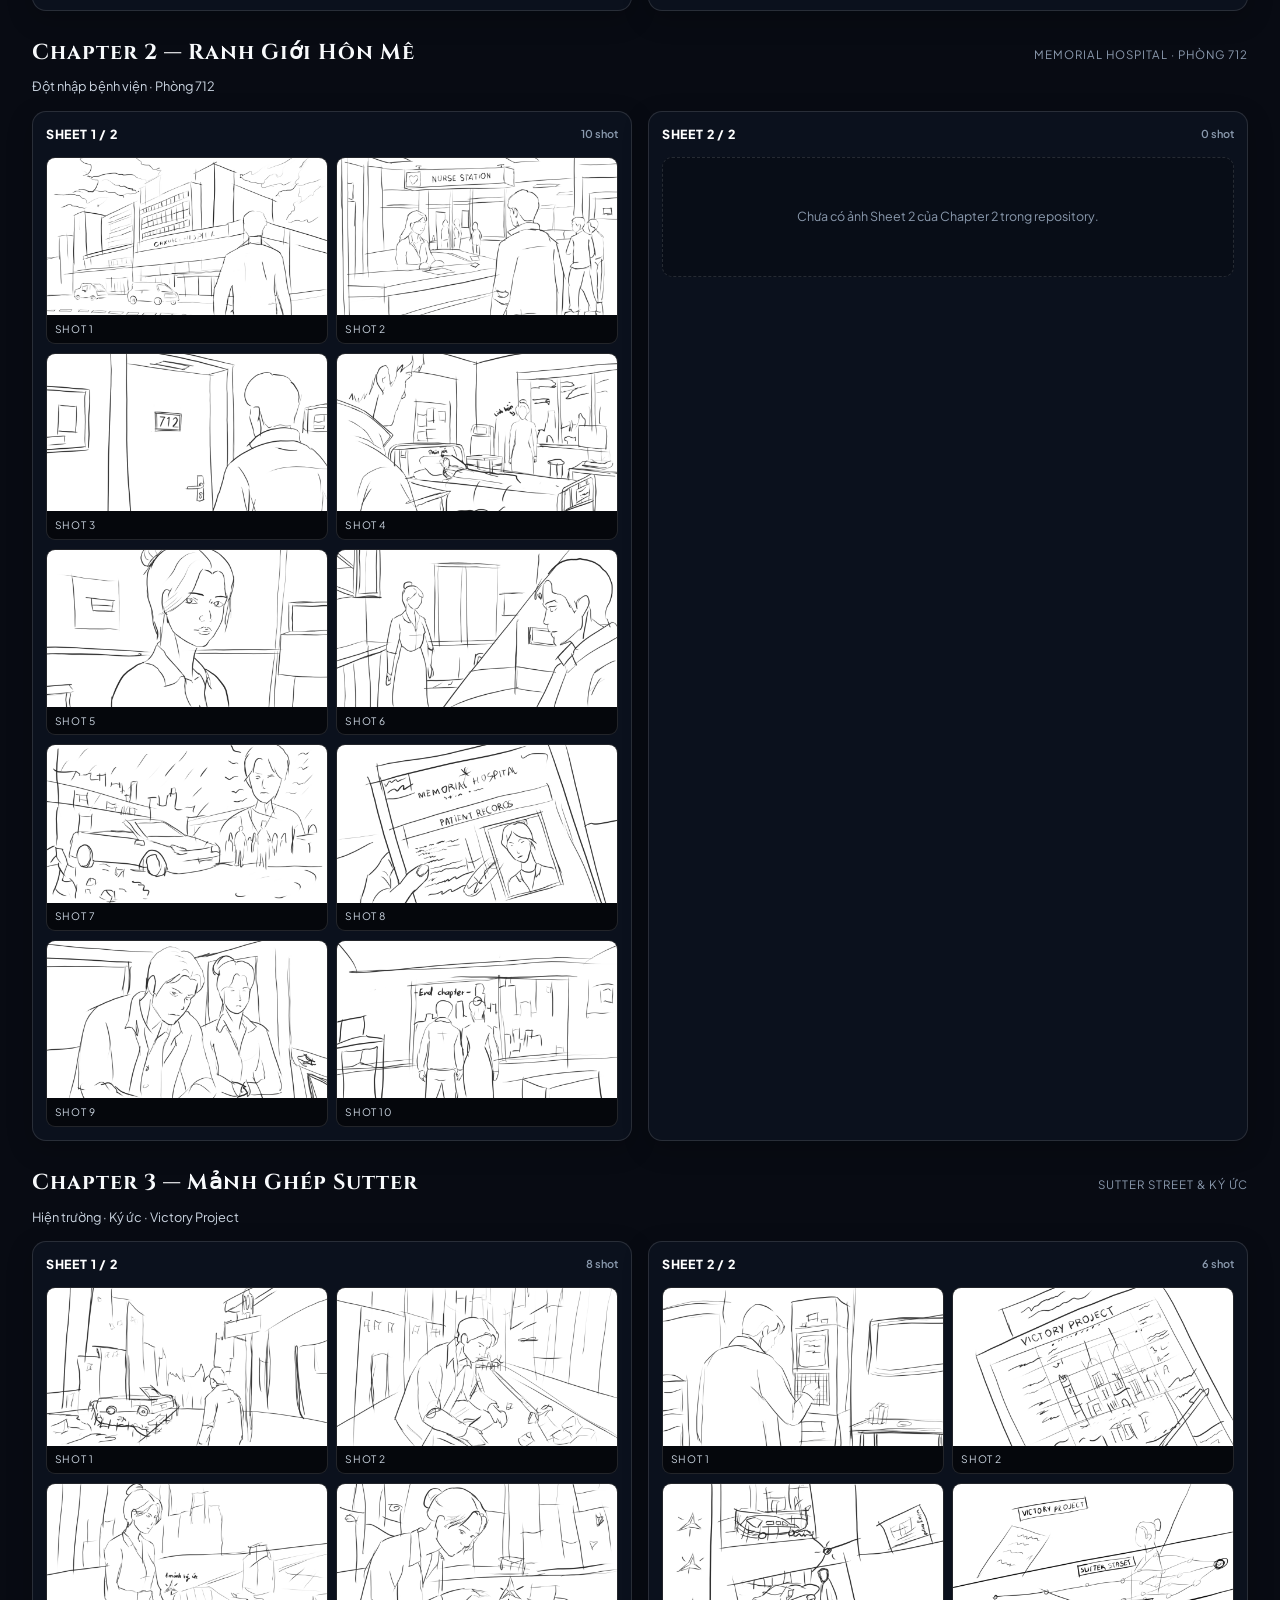
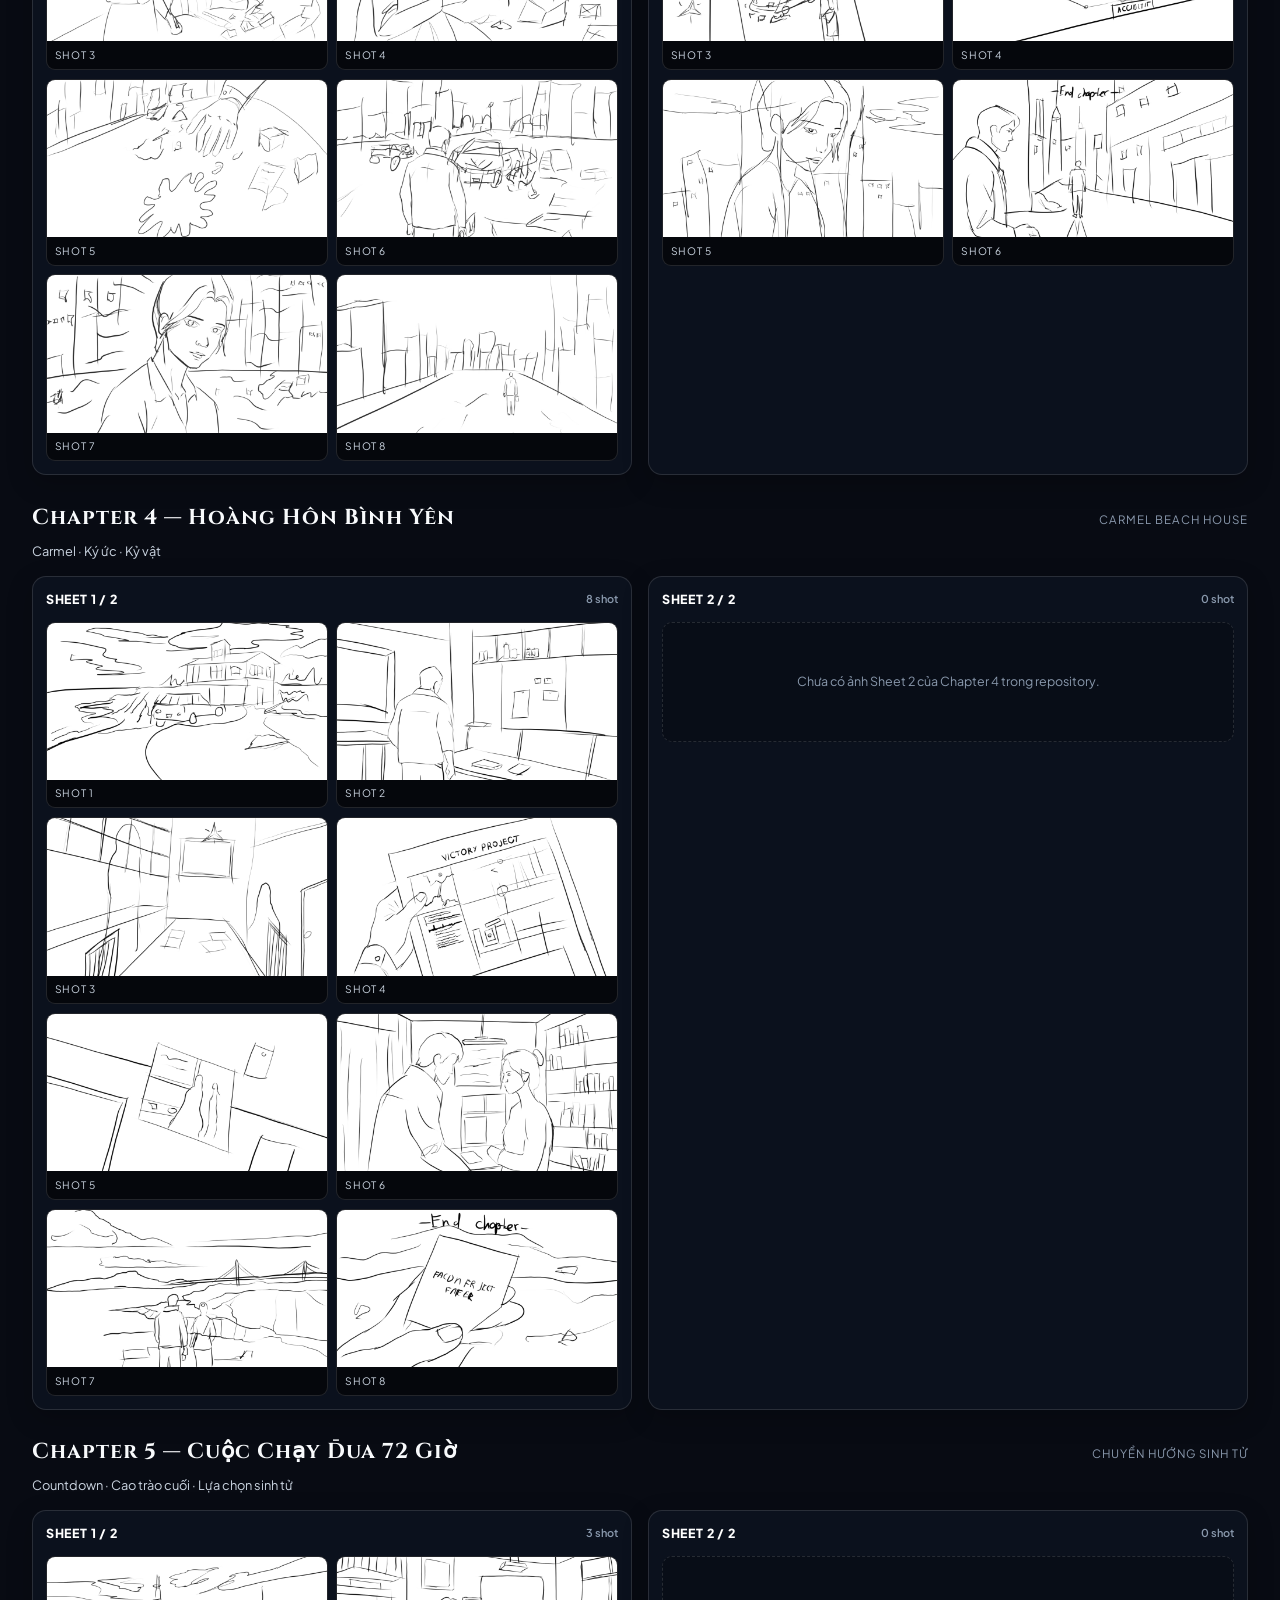
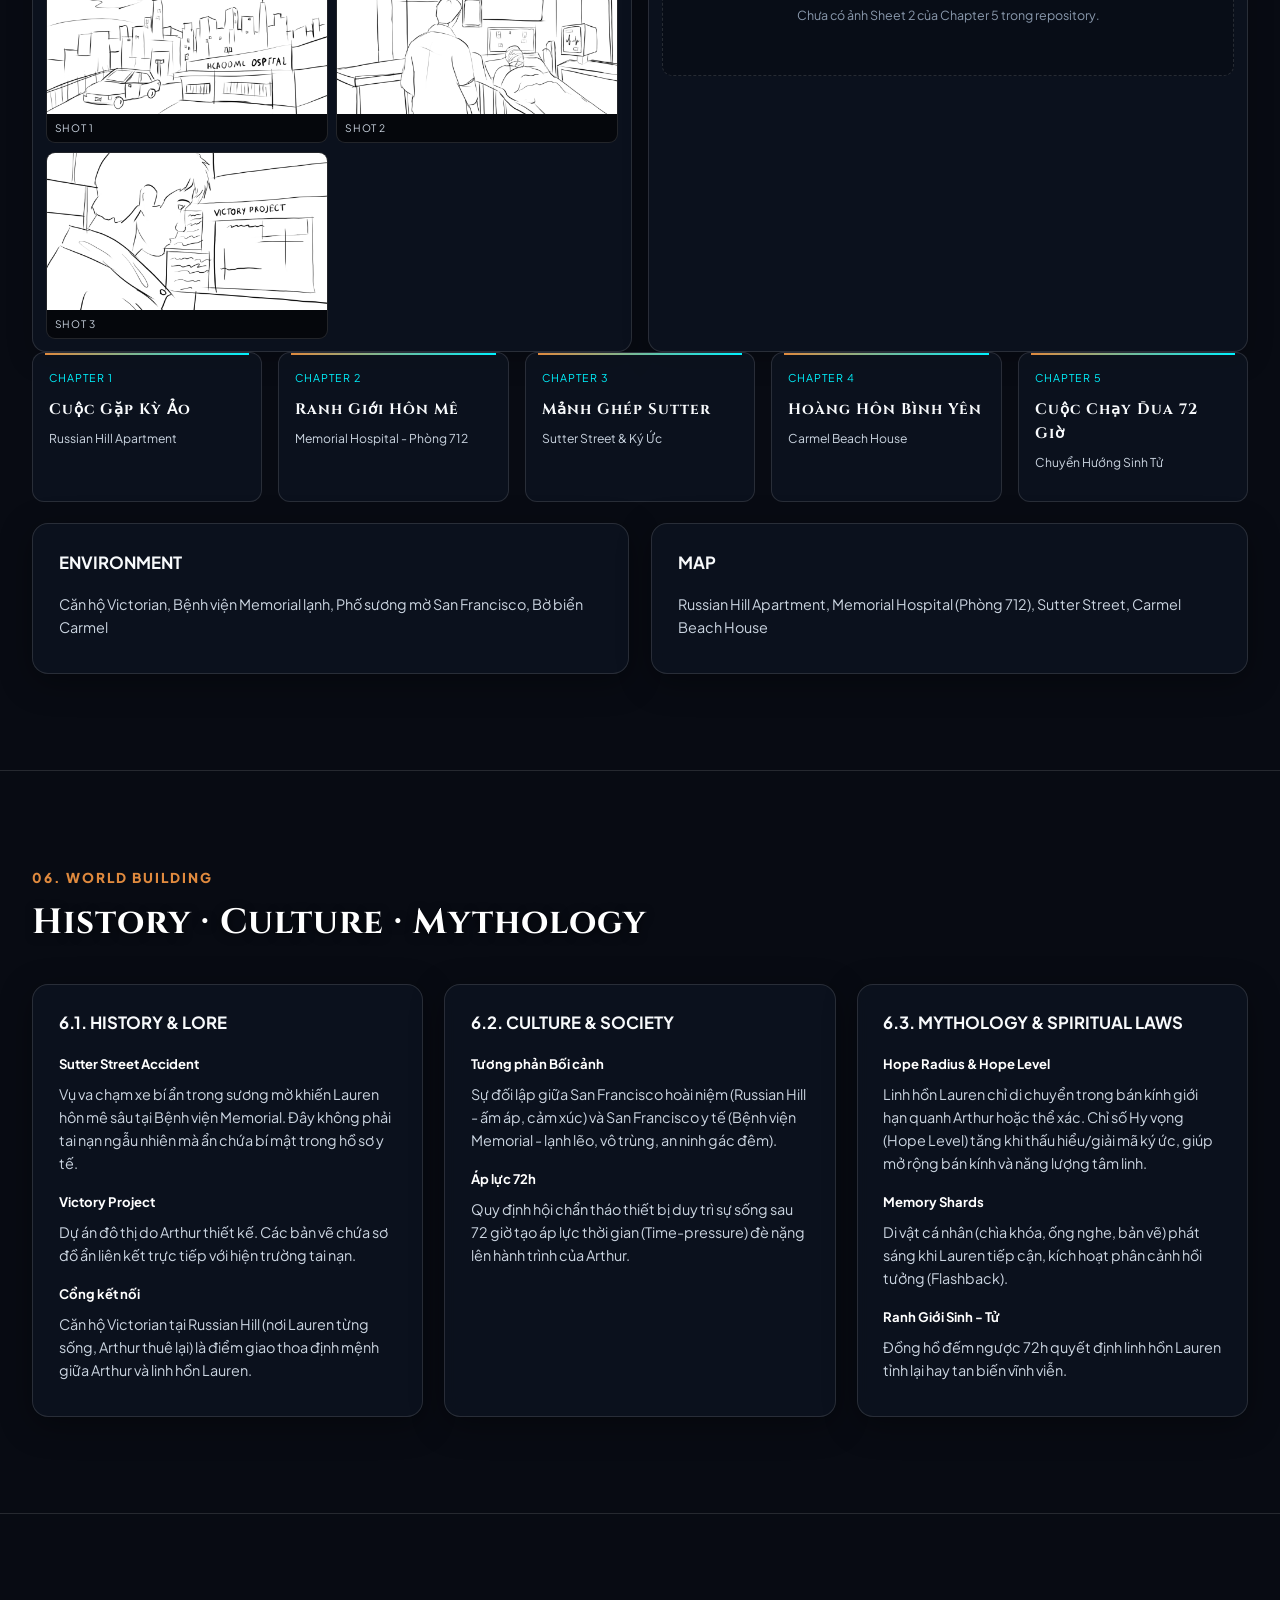
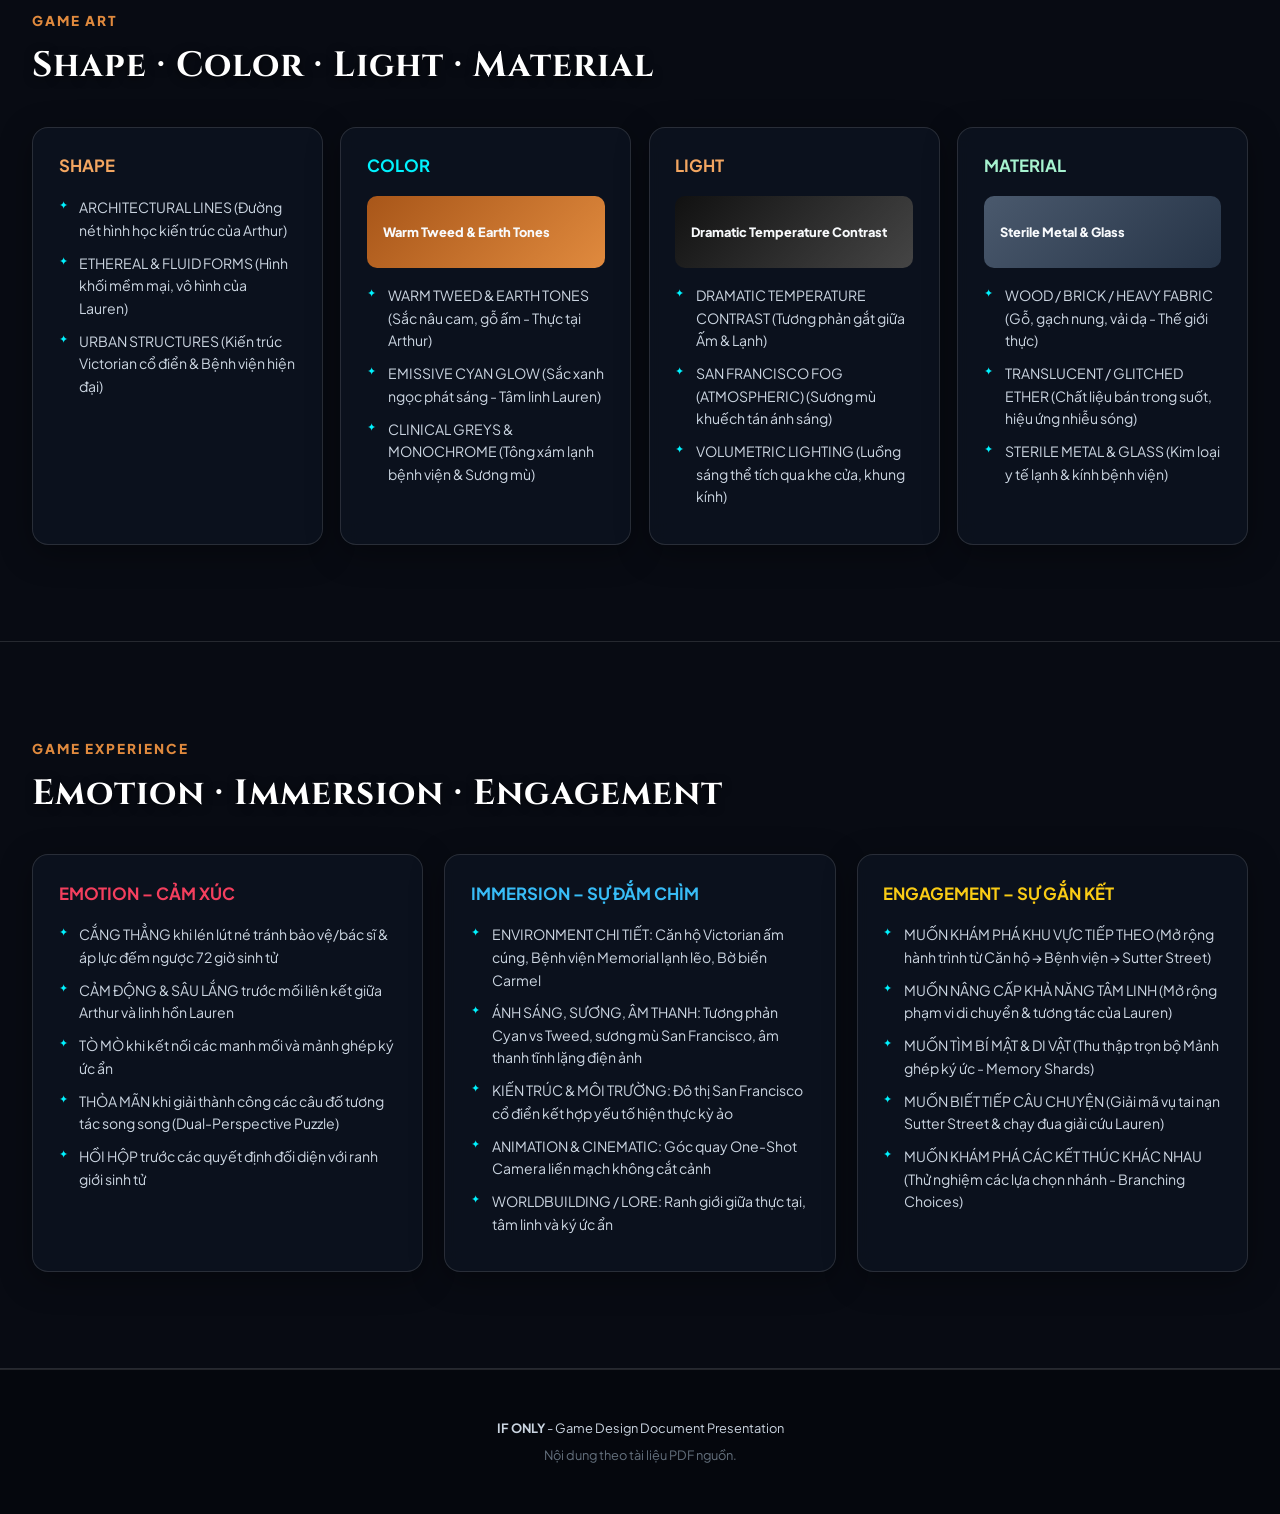
==== commit 73781276: "Update storyboard gallery with uploaded Chapter 5 shots" ====
--- a/index.html
+++ b/index.html
@@ -284,59 +284,33 @@
     <h3 style="font-size:1.8rem">Storyboard 5 Chapter · Theo từng Sheet & Shot</h3>
   </div>
   <div class="storyboard-intro">
-    <p>Các storyboard đã được tải lên GitHub dưới thư mục <strong>images/</strong>. Website hiển thị trực tiếp từng shot theo đúng Chapter/Sheet đã tải lên, không thay đổi nội dung ảnh.</p>
-  </div>
-  <div class="storyboard-chapter searchable-item">
+    <p>Storyboard được hiển thị trực tiếp từ các ảnh đã tải lên GitHub trong thư mục <strong>images/</strong>, chia theo Chapter, Sheet và Shot.</p>
+  </div><div class="storyboard-chapter searchable-item">
     <div class="storyboard-chapter-title"><h3>Chapter 1 — Cuộc Gặp Kỳ Ảo</h3><span>Russian Hill Apartment</span></div>
     <p class="storyboard-note">Cuộc gặp đầu tiên · Căn hộ Victorian</p>
-    <div class="storyboard-sheet-groups">
-      <div class="storyboard-sheet-group">
-        <div class="storyboard-sheet-label">Sheet 1 / 2 <span>10 shot</span></div><div class="storyboard-shot-grid"><figure class="storyboard-shot"><img src="images/chap1%20sheet1%20shot%201.png" alt="IF ONLY Chapter 1 Sheet 1 Shot 1" loading="lazy"><figcaption>Shot 1</figcaption></figure><figure class="storyboard-shot"><img src="images/chap1%20sheet1%20shot%202.png" alt="IF ONLY Chapter 1 Sheet 1 Shot 2" loading="lazy"><figcaption>Shot 2</figcaption></figure><figure class="storyboard-shot"><img src="images/chap1%20sheet1%20shot%203.png" alt="IF ONLY Chapter 1 Sheet 1 Shot 3" loading="lazy"><figcaption>Shot 3</figcaption></figure><figure class="storyboard-shot"><img src="images/chap1%20sheet1%20shot%204.png" alt="IF ONLY Chapter 1 Sheet 1 Shot 4" loading="lazy"><figcaption>Shot 4</figcaption></figure><figure class="storyboard-shot"><img src="images/chap1%20sheet1%20shot%205.png" alt="IF ONLY Chapter 1 Sheet 1 Shot 5" loading="lazy"><figcaption>Shot 5</figcaption></figure><figure class="storyboard-shot"><img src="images/chap1%20sheet1%20shot%206.png" alt="IF ONLY Chapter 1 Sheet 1 Shot 6" loading="lazy"><figcaption>Shot 6</figcaption></figure><figure class="storyboard-shot"><img src="images/chap1%20sheet1%20shot%207.png" alt="IF ONLY Chapter 1 Sheet 1 Shot 7" loading="lazy"><figcaption>Shot 7</figcaption></figure><figure class="storyboard-shot"><img src="images/chap1%20sheet1%20shot%208.png" alt="IF ONLY Chapter 1 Sheet 1 Shot 8" loading="lazy"><figcaption>Shot 8</figcaption></figure><figure class="storyboard-shot"><img src="images/chap1%20sheet1%20shot%209.png" alt="IF ONLY Chapter 1 Sheet 1 Shot 9" loading="lazy"><figcaption>Shot 9</figcaption></figure><figure class="storyboard-shot"><img src="images/chap1%20sheet1%20shot%2010.png" alt="IF ONLY Chapter 1 Sheet 1 Shot 10" loading="lazy"><figcaption>Shot 10</figcaption></figure></div></div>
-      <div class="storyboard-sheet-group">
-        <div class="storyboard-sheet-label">Sheet 2 / 2 <span>5 shot</span></div><div class="storyboard-shot-grid"><figure class="storyboard-shot"><img src="images/chap1%20sheet2%20shot%201.png" alt="IF ONLY Chapter 1 Sheet 2 Shot 1" loading="lazy"><figcaption>Shot 1</figcaption></figure><figure class="storyboard-shot"><img src="images/chap1%20sheet%202%20shot%202.png" alt="IF ONLY Chapter 1 Sheet 2 Shot 2" loading="lazy"><figcaption>Shot 2</figcaption></figure><figure class="storyboard-shot"><img src="images/chap1%20sheet2%20shot%203.png" alt="IF ONLY Chapter 1 Sheet 2 Shot 3" loading="lazy"><figcaption>Shot 3</figcaption></figure><figure class="storyboard-shot"><img src="images/chap1%20sheet2%20shot%204.png" alt="IF ONLY Chapter 1 Sheet 2 Shot 4" loading="lazy"><figcaption>Shot 4</figcaption></figure><figure class="storyboard-shot"><img src="images/chap1%20sheet2%20shot%205.png" alt="IF ONLY Chapter 1 Sheet 2 Shot 5" loading="lazy"><figcaption>Shot 5</figcaption></figure></div></div>
-    </div>
-  </div>
-  <div class="storyboard-chapter searchable-item">
+    <div class="storyboard-sheet-groups"><div class="storyboard-sheet-group">
+      <div class="storyboard-sheet-label">Sheet 1 / 2 <span>10 shot</span></div><div class="storyboard-shot-grid"><figure class="storyboard-shot"><img src="images/chap1%20sheet1%20shot%201.png" alt="IF ONLY Chapter 1 Sheet 1 Shot 1" loading="lazy"><figcaption>Shot 1</figcaption></figure><figure class="storyboard-shot"><img src="images/chap1%20sheet1%20shot%202.png" alt="IF ONLY Chapter 1 Sheet 1 Shot 2" loading="lazy"><figcaption>Shot 2</figcaption></figure><figure class="storyboard-shot"><img src="images/chap1%20sheet1%20shot%203.png" alt="IF ONLY Chapter 1 Sheet 1 Shot 3" loading="lazy"><figcaption>Shot 3</figcaption></figure><figure class="storyboard-shot"><img src="images/chap1%20sheet1%20shot%204.png" alt="IF ONLY Chapter 1 Sheet 1 Shot 4" loading="lazy"><figcaption>Shot 4</figcaption></figure><figure class="storyboard-shot"><img src="images/chap1%20sheet1%20shot%205.png" alt="IF ONLY Chapter 1 Sheet 1 Shot 5" loading="lazy"><figcaption>Shot 5</figcaption></figure><figure class="storyboard-shot"><img src="images/chap1%20sheet1%20shot%206.png" alt="IF ONLY Chapter 1 Sheet 1 Shot 6" loading="lazy"><figcaption>Shot 6</figcaption></figure><figure class="storyboard-shot"><img src="images/chap1%20sheet1%20shot%207.png" alt="IF ONLY Chapter 1 Sheet 1 Shot 7" loading="lazy"><figcaption>Shot 7</figcaption></figure><figure class="storyboard-shot"><img src="images/chap1%20sheet1%20shot%208.png" alt="IF ONLY Chapter 1 Sheet 1 Shot 8" loading="lazy"><figcaption>Shot 8</figcaption></figure><figure class="storyboard-shot"><img src="images/chap1%20sheet1%20shot%209.png" alt="IF ONLY Chapter 1 Sheet 1 Shot 9" loading="lazy"><figcaption>Shot 9</figcaption></figure><figure class="storyboard-shot"><img src="images/chap1%20sheet1%20shot%2010.png" alt="IF ONLY Chapter 1 Sheet 1 Shot 10" loading="lazy"><figcaption>Shot 10</figcaption></figure></div></div><div class="storyboard-sheet-group">
+      <div class="storyboard-sheet-label">Sheet 2 / 2 <span>5 shot</span></div><div class="storyboard-shot-grid"><figure class="storyboard-shot"><img src="images/chap1%20sheet2%20shot%201.png" alt="IF ONLY Chapter 1 Sheet 2 Shot 1" loading="lazy"><figcaption>Shot 1</figcaption></figure><figure class="storyboard-shot"><img src="images/chap1%20sheet%202%20shot%202.png" alt="IF ONLY Chapter 1 Sheet 2 Shot 2" loading="lazy"><figcaption>Shot 2</figcaption></figure><figure class="storyboard-shot"><img src="images/chap1%20sheet2%20shot%203.png" alt="IF ONLY Chapter 1 Sheet 2 Shot 3" loading="lazy"><figcaption>Shot 3</figcaption></figure><figure class="storyboard-shot"><img src="images/chap1%20sheet2%20shot%204.png" alt="IF ONLY Chapter 1 Sheet 2 Shot 4" loading="lazy"><figcaption>Shot 4</figcaption></figure><figure class="storyboard-shot"><img src="images/chap1%20sheet2%20shot%205.png" alt="IF ONLY Chapter 1 Sheet 2 Shot 5" loading="lazy"><figcaption>Shot 5</figcaption></figure></div></div></div></div><div class="storyboard-chapter searchable-item">
     <div class="storyboard-chapter-title"><h3>Chapter 2 — Ranh Giới Hôn Mê</h3><span>Memorial Hospital · Phòng 712</span></div>
     <p class="storyboard-note">Đột nhập bệnh viện · Phòng 712</p>
-    <div class="storyboard-sheet-groups">
-      <div class="storyboard-sheet-group">
-        <div class="storyboard-sheet-label">Sheet 1 / 2 <span>10 shot</span></div><div class="storyboard-shot-grid"><figure class="storyboard-shot"><img src="images/chap2%20sheet1%20shot%201.png" alt="IF ONLY Chapter 2 Sheet 1 Shot 1" loading="lazy"><figcaption>Shot 1</figcaption></figure><figure class="storyboard-shot"><img src="images/chap2%20sheet1%20shot%202.png" alt="IF ONLY Chapter 2 Sheet 1 Shot 2" loading="lazy"><figcaption>Shot 2</figcaption></figure><figure class="storyboard-shot"><img src="images/chap2%20sheet1%20shot%203.png" alt="IF ONLY Chapter 2 Sheet 1 Shot 3" loading="lazy"><figcaption>Shot 3</figcaption></figure><figure class="storyboard-shot"><img src="images/chap2%20sheet1%20shot%204.png" alt="IF ONLY Chapter 2 Sheet 1 Shot 4" loading="lazy"><figcaption>Shot 4</figcaption></figure><figure class="storyboard-shot"><img src="images/chap2%20sheet1%20shot%205.png" alt="IF ONLY Chapter 2 Sheet 1 Shot 5" loading="lazy"><figcaption>Shot 5</figcaption></figure><figure class="storyboard-shot"><img src="images/chap2%20sheet1%20shot%206.png" alt="IF ONLY Chapter 2 Sheet 1 Shot 6" loading="lazy"><figcaption>Shot 6</figcaption></figure><figure class="storyboard-shot"><img src="images/chap2%20sheet1%20shot%207.png" alt="IF ONLY Chapter 2 Sheet 1 Shot 7" loading="lazy"><figcaption>Shot 7</figcaption></figure><figure class="storyboard-shot"><img src="images/chap2%20sheet1%20shot%208.png" alt="IF ONLY Chapter 2 Sheet 1 Shot 8" loading="lazy"><figcaption>Shot 8</figcaption></figure><figure class="storyboard-shot"><img src="images/chap2%20sheet1%20shot%209.png" alt="IF ONLY Chapter 2 Sheet 1 Shot 9" loading="lazy"><figcaption>Shot 9</figcaption></figure><figure class="storyboard-shot"><img src="images/chap2%20sheet1%20shot%2010.png" alt="IF ONLY Chapter 2 Sheet 1 Shot 10" loading="lazy"><figcaption>Shot 10</figcaption></figure></div></div>
-      <div class="storyboard-sheet-group">
-        <div class="storyboard-sheet-label">Sheet 2 / 2 <span>chưa có ảnh được tải lên</span></div><div class="storyboard-empty">Chưa có ảnh Sheet 2 của Chapter 2 trong repository. Khi tải ảnh lên, chỉ cần đặt vào thư mục <strong>images/</strong> với tên đúng định dạng là website sẽ hiển thị.</div></div>
-    </div>
-  </div>
-  <div class="storyboard-chapter searchable-item">
+    <div class="storyboard-sheet-groups"><div class="storyboard-sheet-group">
+      <div class="storyboard-sheet-label">Sheet 1 / 2 <span>10 shot</span></div><div class="storyboard-shot-grid"><figure class="storyboard-shot"><img src="images/chap2%20sheet1%20shot%201.png" alt="IF ONLY Chapter 2 Sheet 1 Shot 1" loading="lazy"><figcaption>Shot 1</figcaption></figure><figure class="storyboard-shot"><img src="images/chap2%20sheet1%20shot%202.png" alt="IF ONLY Chapter 2 Sheet 1 Shot 2" loading="lazy"><figcaption>Shot 2</figcaption></figure><figure class="storyboard-shot"><img src="images/chap2%20sheet1%20shot%203.png" alt="IF ONLY Chapter 2 Sheet 1 Shot 3" loading="lazy"><figcaption>Shot 3</figcaption></figure><figure class="storyboard-shot"><img src="images/chap2%20sheet1%20shot%204.png" alt="IF ONLY Chapter 2 Sheet 1 Shot 4" loading="lazy"><figcaption>Shot 4</figcaption></figure><figure class="storyboard-shot"><img src="images/chap2%20sheet1%20shot%205.png" alt="IF ONLY Chapter 2 Sheet 1 Shot 5" loading="lazy"><figcaption>Shot 5</figcaption></figure><figure class="storyboard-shot"><img src="images/chap2%20sheet1%20shot%206.png" alt="IF ONLY Chapter 2 Sheet 1 Shot 6" loading="lazy"><figcaption>Shot 6</figcaption></figure><figure class="storyboard-shot"><img src="images/chap2%20sheet1%20shot%207.png" alt="IF ONLY Chapter 2 Sheet 1 Shot 7" loading="lazy"><figcaption>Shot 7</figcaption></figure><figure class="storyboard-shot"><img src="images/chap2%20sheet1%20shot%208.png" alt="IF ONLY Chapter 2 Sheet 1 Shot 8" loading="lazy"><figcaption>Shot 8</figcaption></figure><figure class="storyboard-shot"><img src="images/chap2%20sheet1%20shot%209.png" alt="IF ONLY Chapter 2 Sheet 1 Shot 9" loading="lazy"><figcaption>Shot 9</figcaption></figure><figure class="storyboard-shot"><img src="images/chap2%20sheet1%20shot%2010.png" alt="IF ONLY Chapter 2 Sheet 1 Shot 10" loading="lazy"><figcaption>Shot 10</figcaption></figure></div></div><div class="storyboard-sheet-group">
+      <div class="storyboard-sheet-label">Sheet 2 / 2 <span>0 shot</span></div><div class="storyboard-empty">Chưa có ảnh Sheet 2 của Chapter 2 trong repository.</div></div></div></div><div class="storyboard-chapter searchable-item">
     <div class="storyboard-chapter-title"><h3>Chapter 3 — Mảnh Ghép Sutter</h3><span>Sutter Street & Ký Ức</span></div>
     <p class="storyboard-note">Hiện trường · Ký ức · Victory Project</p>
-    <div class="storyboard-sheet-groups">
-      <div class="storyboard-sheet-group">
-        <div class="storyboard-sheet-label">Sheet 1 / 2 <span>8 shot</span></div><div class="storyboard-shot-grid"><figure class="storyboard-shot"><img src="images/chap3%20sheet1%20shot%201.png" alt="IF ONLY Chapter 3 Sheet 1 Shot 1" loading="lazy"><figcaption>Shot 1</figcaption></figure><figure class="storyboard-shot"><img src="images/chap3%20sheet1%20shot%202.png" alt="IF ONLY Chapter 3 Sheet 1 Shot 2" loading="lazy"><figcaption>Shot 2</figcaption></figure><figure class="storyboard-shot"><img src="images/chap3%20sheet1%20shot%203.png" alt="IF ONLY Chapter 3 Sheet 1 Shot 3" loading="lazy"><figcaption>Shot 3</figcaption></figure><figure class="storyboard-shot"><img src="images/chap3%20sheet1%20shot%204.png" alt="IF ONLY Chapter 3 Sheet 1 Shot 4" loading="lazy"><figcaption>Shot 4</figcaption></figure><figure class="storyboard-shot"><img src="images/chap3%20sheet1%20shot%205.png" alt="IF ONLY Chapter 3 Sheet 1 Shot 5" loading="lazy"><figcaption>Shot 5</figcaption></figure><figure class="storyboard-shot"><img src="images/chap3%20sheet1%20shot%206.png" alt="IF ONLY Chapter 3 Sheet 1 Shot 6" loading="lazy"><figcaption>Shot 6</figcaption></figure><figure class="storyboard-shot"><img src="images/chap3%20sheet1%20shot%207.png" alt="IF ONLY Chapter 3 Sheet 1 Shot 7" loading="lazy"><figcaption>Shot 7</figcaption></figure><figure class="storyboard-shot"><img src="images/chap3%20sheet1%20shot%208.png" alt="IF ONLY Chapter 3 Sheet 1 Shot 8" loading="lazy"><figcaption>Shot 8</figcaption></figure></div></div>
-      <div class="storyboard-sheet-group">
-        <div class="storyboard-sheet-label">Sheet 2 / 2 <span>6 shot</span></div><div class="storyboard-shot-grid"><figure class="storyboard-shot"><img src="images/chap3%20sheet2%20shot%201.png" alt="IF ONLY Chapter 3 Sheet 2 Shot 1" loading="lazy"><figcaption>Shot 1</figcaption></figure><figure class="storyboard-shot"><img src="images/chap3%20sheet2%20shot%202.png" alt="IF ONLY Chapter 3 Sheet 2 Shot 2" loading="lazy"><figcaption>Shot 2</figcaption></figure><figure class="storyboard-shot"><img src="images/chap3%20sheet2%20shot%203.png" alt="IF ONLY Chapter 3 Sheet 2 Shot 3" loading="lazy"><figcaption>Shot 3</figcaption></figure><figure class="storyboard-shot"><img src="images/chap3%20sheet2%20shot%204.png" alt="IF ONLY Chapter 3 Sheet 2 Shot 4" loading="lazy"><figcaption>Shot 4</figcaption></figure><figure class="storyboard-shot"><img src="images/chap3%20sheet2%20shot%205.png" alt="IF ONLY Chapter 3 Sheet 2 Shot 5" loading="lazy"><figcaption>Shot 5</figcaption></figure><figure class="storyboard-shot"><img src="images/chap3%20sheet2%20shot%206.png" alt="IF ONLY Chapter 3 Sheet 2 Shot 6" loading="lazy"><figcaption>Shot 6</figcaption></figure></div></div>
-    </div>
-  </div>
-  <div class="storyboard-chapter searchable-item">
+    <div class="storyboard-sheet-groups"><div class="storyboard-sheet-group">
+      <div class="storyboard-sheet-label">Sheet 1 / 2 <span>8 shot</span></div><div class="storyboard-shot-grid"><figure class="storyboard-shot"><img src="images/chap3%20sheet1%20shot%201.png" alt="IF ONLY Chapter 3 Sheet 1 Shot 1" loading="lazy"><figcaption>Shot 1</figcaption></figure><figure class="storyboard-shot"><img src="images/chap3%20sheet1%20shot%202.png" alt="IF ONLY Chapter 3 Sheet 1 Shot 2" loading="lazy"><figcaption>Shot 2</figcaption></figure><figure class="storyboard-shot"><img src="images/chap3%20sheet1%20shot%203.png" alt="IF ONLY Chapter 3 Sheet 1 Shot 3" loading="lazy"><figcaption>Shot 3</figcaption></figure><figure class="storyboard-shot"><img src="images/chap3%20sheet1%20shot%204.png" alt="IF ONLY Chapter 3 Sheet 1 Shot 4" loading="lazy"><figcaption>Shot 4</figcaption></figure><figure class="storyboard-shot"><img src="images/chap3%20sheet1%20shot%205.png" alt="IF ONLY Chapter 3 Sheet 1 Shot 5" loading="lazy"><figcaption>Shot 5</figcaption></figure><figure class="storyboard-shot"><img src="images/chap3%20sheet1%20shot%206.png" alt="IF ONLY Chapter 3 Sheet 1 Shot 6" loading="lazy"><figcaption>Shot 6</figcaption></figure><figure class="storyboard-shot"><img src="images/chap3%20sheet1%20shot%207.png" alt="IF ONLY Chapter 3 Sheet 1 Shot 7" loading="lazy"><figcaption>Shot 7</figcaption></figure><figure class="storyboard-shot"><img src="images/chap3%20sheet1%20shot%208.png" alt="IF ONLY Chapter 3 Sheet 1 Shot 8" loading="lazy"><figcaption>Shot 8</figcaption></figure></div></div><div class="storyboard-sheet-group">
+      <div class="storyboard-sheet-label">Sheet 2 / 2 <span>6 shot</span></div><div class="storyboard-shot-grid"><figure class="storyboard-shot"><img src="images/chap3%20sheet2%20shot%201.png" alt="IF ONLY Chapter 3 Sheet 2 Shot 1" loading="lazy"><figcaption>Shot 1</figcaption></figure><figure class="storyboard-shot"><img src="images/chap3%20sheet2%20shot%202.png" alt="IF ONLY Chapter 3 Sheet 2 Shot 2" loading="lazy"><figcaption>Shot 2</figcaption></figure><figure class="storyboard-shot"><img src="images/chap3%20sheet2%20shot%203.png" alt="IF ONLY Chapter 3 Sheet 2 Shot 3" loading="lazy"><figcaption>Shot 3</figcaption></figure><figure class="storyboard-shot"><img src="images/chap3%20sheet2%20shot%204.png" alt="IF ONLY Chapter 3 Sheet 2 Shot 4" loading="lazy"><figcaption>Shot 4</figcaption></figure><figure class="storyboard-shot"><img src="images/chap3%20sheet2%20shot%205.png" alt="IF ONLY Chapter 3 Sheet 2 Shot 5" loading="lazy"><figcaption>Shot 5</figcaption></figure><figure class="storyboard-shot"><img src="images/chap3%20sheet2%20shot%206.png" alt="IF ONLY Chapter 3 Sheet 2 Shot 6" loading="lazy"><figcaption>Shot 6</figcaption></figure></div></div></div></div><div class="storyboard-chapter searchable-item">
     <div class="storyboard-chapter-title"><h3>Chapter 4 — Hoàng Hôn Bình Yên</h3><span>Carmel Beach House</span></div>
     <p class="storyboard-note">Carmel · Ký ức · Kỷ vật</p>
-    <div class="storyboard-sheet-groups">
-      <div class="storyboard-sheet-group">
-        <div class="storyboard-sheet-label">Sheet 1 / 2 <span>8 shot</span></div><div class="storyboard-shot-grid"><figure class="storyboard-shot"><img src="images/chap4%20sheet1%20shot%201.png" alt="IF ONLY Chapter 4 Sheet 1 Shot 1" loading="lazy"><figcaption>Shot 1</figcaption></figure><figure class="storyboard-shot"><img src="images/chap4%20sheet1%20shot%202.png" alt="IF ONLY Chapter 4 Sheet 1 Shot 2" loading="lazy"><figcaption>Shot 2</figcaption></figure><figure class="storyboard-shot"><img src="images/chap4%20sheet1%20shot%203.png" alt="IF ONLY Chapter 4 Sheet 1 Shot 3" loading="lazy"><figcaption>Shot 3</figcaption></figure><figure class="storyboard-shot"><img src="images/chap4%20sheet1%20shot%204.png" alt="IF ONLY Chapter 4 Sheet 1 Shot 4" loading="lazy"><figcaption>Shot 4</figcaption></figure><figure class="storyboard-shot"><img src="images/chap4%20sheet1%20shot%205.png" alt="IF ONLY Chapter 4 Sheet 1 Shot 5" loading="lazy"><figcaption>Shot 5</figcaption></figure><figure class="storyboard-shot"><img src="images/chap4%20sheet1%20shot%206.png" alt="IF ONLY Chapter 4 Sheet 1 Shot 6" loading="lazy"><figcaption>Shot 6</figcaption></figure><figure class="storyboard-shot"><img src="images/chap4%20sheet1%20shot%20%207.png" alt="IF ONLY Chapter 4 Sheet 1 Shot 7" loading="lazy"><figcaption>Shot 7</figcaption></figure><figure class="storyboard-shot"><img src="images/chap4%20sheet1%20shot%208.png" alt="IF ONLY Chapter 4 Sheet 1 Shot 8" loading="lazy"><figcaption>Shot 8</figcaption></figure></div></div>
-      <div class="storyboard-sheet-group">
-        <div class="storyboard-sheet-label">Sheet 2 / 2 <span>chưa có ảnh được tải lên</span></div><div class="storyboard-empty">Chưa có ảnh Sheet 2 của Chapter 4 trong repository. Khi tải ảnh lên, chỉ cần đặt vào thư mục <strong>images/</strong> với tên đúng định dạng là website sẽ hiển thị.</div></div>
-    </div>
-  </div>
-  <div class="storyboard-chapter searchable-item">
+    <div class="storyboard-sheet-groups"><div class="storyboard-sheet-group">
+      <div class="storyboard-sheet-label">Sheet 1 / 2 <span>8 shot</span></div><div class="storyboard-shot-grid"><figure class="storyboard-shot"><img src="images/chap4%20sheet1%20shot%201.png" alt="IF ONLY Chapter 4 Sheet 1 Shot 1" loading="lazy"><figcaption>Shot 1</figcaption></figure><figure class="storyboard-shot"><img src="images/chap4%20sheet1%20shot%202.png" alt="IF ONLY Chapter 4 Sheet 1 Shot 2" loading="lazy"><figcaption>Shot 2</figcaption></figure><figure class="storyboard-shot"><img src="images/chap4%20sheet1%20shot%203.png" alt="IF ONLY Chapter 4 Sheet 1 Shot 3" loading="lazy"><figcaption>Shot 3</figcaption></figure><figure class="storyboard-shot"><img src="images/chap4%20sheet1%20shot%204.png" alt="IF ONLY Chapter 4 Sheet 1 Shot 4" loading="lazy"><figcaption>Shot 4</figcaption></figure><figure class="storyboard-shot"><img src="images/chap4%20sheet1%20shot%205.png" alt="IF ONLY Chapter 4 Sheet 1 Shot 5" loading="lazy"><figcaption>Shot 5</figcaption></figure><figure class="storyboard-shot"><img src="images/chap4%20sheet1%20shot%206.png" alt="IF ONLY Chapter 4 Sheet 1 Shot 6" loading="lazy"><figcaption>Shot 6</figcaption></figure><figure class="storyboard-shot"><img src="images/chap4%20sheet1%20shot%20%207.png" alt="IF ONLY Chapter 4 Sheet 1 Shot 7" loading="lazy"><figcaption>Shot 7</figcaption></figure><figure class="storyboard-shot"><img src="images/chap4%20sheet1%20shot%208.png" alt="IF ONLY Chapter 4 Sheet 1 Shot 8" loading="lazy"><figcaption>Shot 8</figcaption></figure></div></div><div class="storyboard-sheet-group">
+      <div class="storyboard-sheet-label">Sheet 2 / 2 <span>0 shot</span></div><div class="storyboard-empty">Chưa có ảnh Sheet 2 của Chapter 4 trong repository.</div></div></div></div><div class="storyboard-chapter searchable-item">
     <div class="storyboard-chapter-title"><h3>Chapter 5 — Cuộc Chạy Đua 72 Giờ</h3><span>Chuyển Hướng Sinh Tử</span></div>
-    <p class="storyboard-note">Countdown · Lựa chọn sinh tử</p>
-    <div class="storyboard-sheet-groups">
-      <div class="storyboard-sheet-group">
-        <div class="storyboard-sheet-label">Sheet 1 / 2 <span>chưa có ảnh được tải lên</span></div><div class="storyboard-empty">Chưa có ảnh Sheet 1 của Chapter 5 trong repository. Khi tải ảnh lên, chỉ cần đặt vào thư mục <strong>images/</strong> với tên đúng định dạng là website sẽ hiển thị.</div></div>
-      <div class="storyboard-sheet-group">
-        <div class="storyboard-sheet-label">Sheet 2 / 2 <span>chưa có ảnh được tải lên</span></div><div class="storyboard-empty">Chưa có ảnh Sheet 2 của Chapter 5 trong repository. Khi tải ảnh lên, chỉ cần đặt vào thư mục <strong>images/</strong> với tên đúng định dạng là website sẽ hiển thị.</div></div>
-    </div>
-  </div>
-</div>
+    <p class="storyboard-note">Countdown · Cao trào cuối · Lựa chọn sinh tử</p>
+    <div class="storyboard-sheet-groups"><div class="storyboard-sheet-group">
+      <div class="storyboard-sheet-label">Sheet 1 / 2 <span>3 shot</span></div><div class="storyboard-shot-grid"><figure class="storyboard-shot"><img src="images/chap5%20sheet1%20shot%201.png" alt="IF ONLY Chapter 5 Sheet 1 Shot 1" loading="lazy"><figcaption>Shot 1</figcaption></figure><figure class="storyboard-shot"><img src="images/chap5%20sheet1%20shot%202.png" alt="IF ONLY Chapter 5 Sheet 1 Shot 2" loading="lazy"><figcaption>Shot 2</figcaption></figure><figure class="storyboard-shot"><img src="images/chap5%20sheet1%20shot%203.png" alt="IF ONLY Chapter 5 Sheet 1 Shot 3" loading="lazy"><figcaption>Shot 3</figcaption></figure></div></div><div class="storyboard-sheet-group">
+      <div class="storyboard-sheet-label">Sheet 2 / 2 <span>0 shot</span></div><div class="storyboard-empty">Chưa có ảnh Sheet 2 của Chapter 5 trong repository.</div></div></div></div></div>
   <div class="chapters">
     <div class="chapter searchable-item"><small>CHAPTER 1</small><h3>Cuộc Gặp Kỳ Ảo</h3><p>Russian Hill Apartment</p></div>
     <div class="chapter searchable-item"><small>CHAPTER 2</small><h3>Ranh Giới Hôn Mê</h3><p>Memorial Hospital - Phòng 712</p></div>
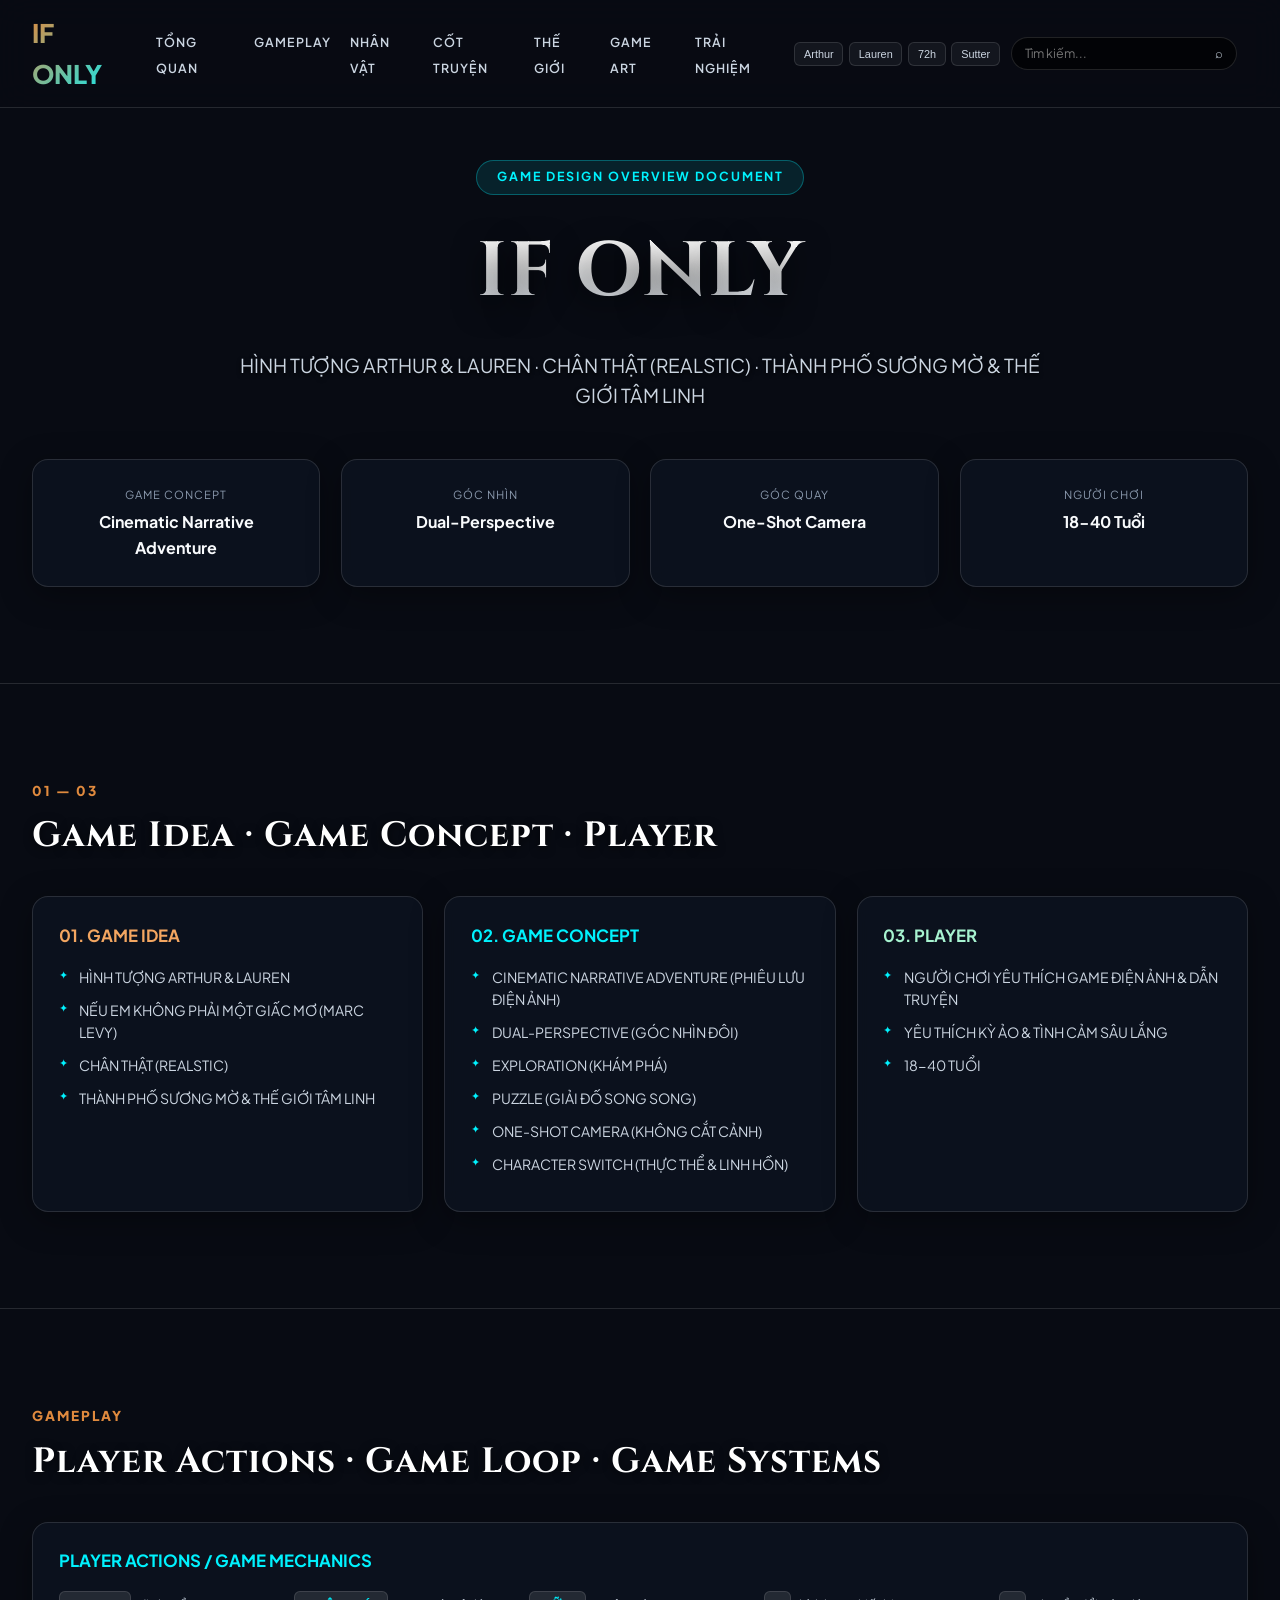
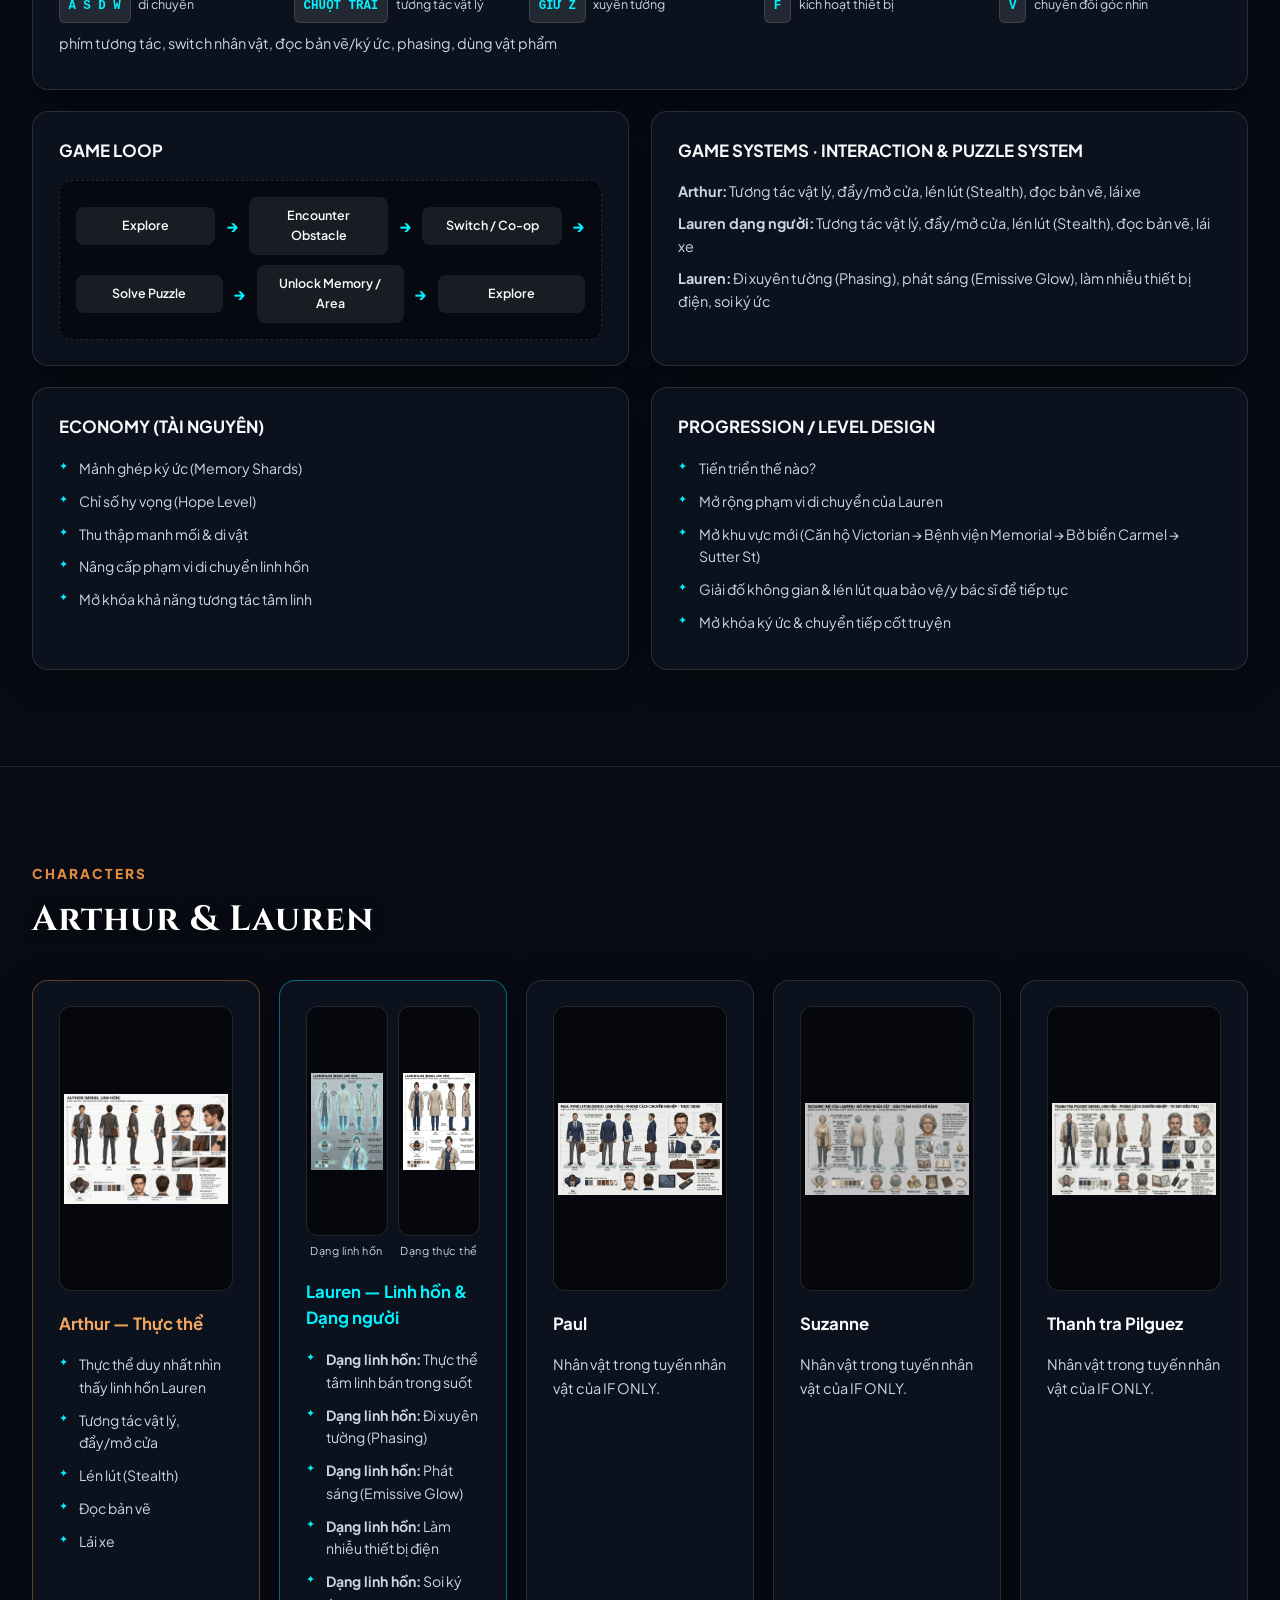
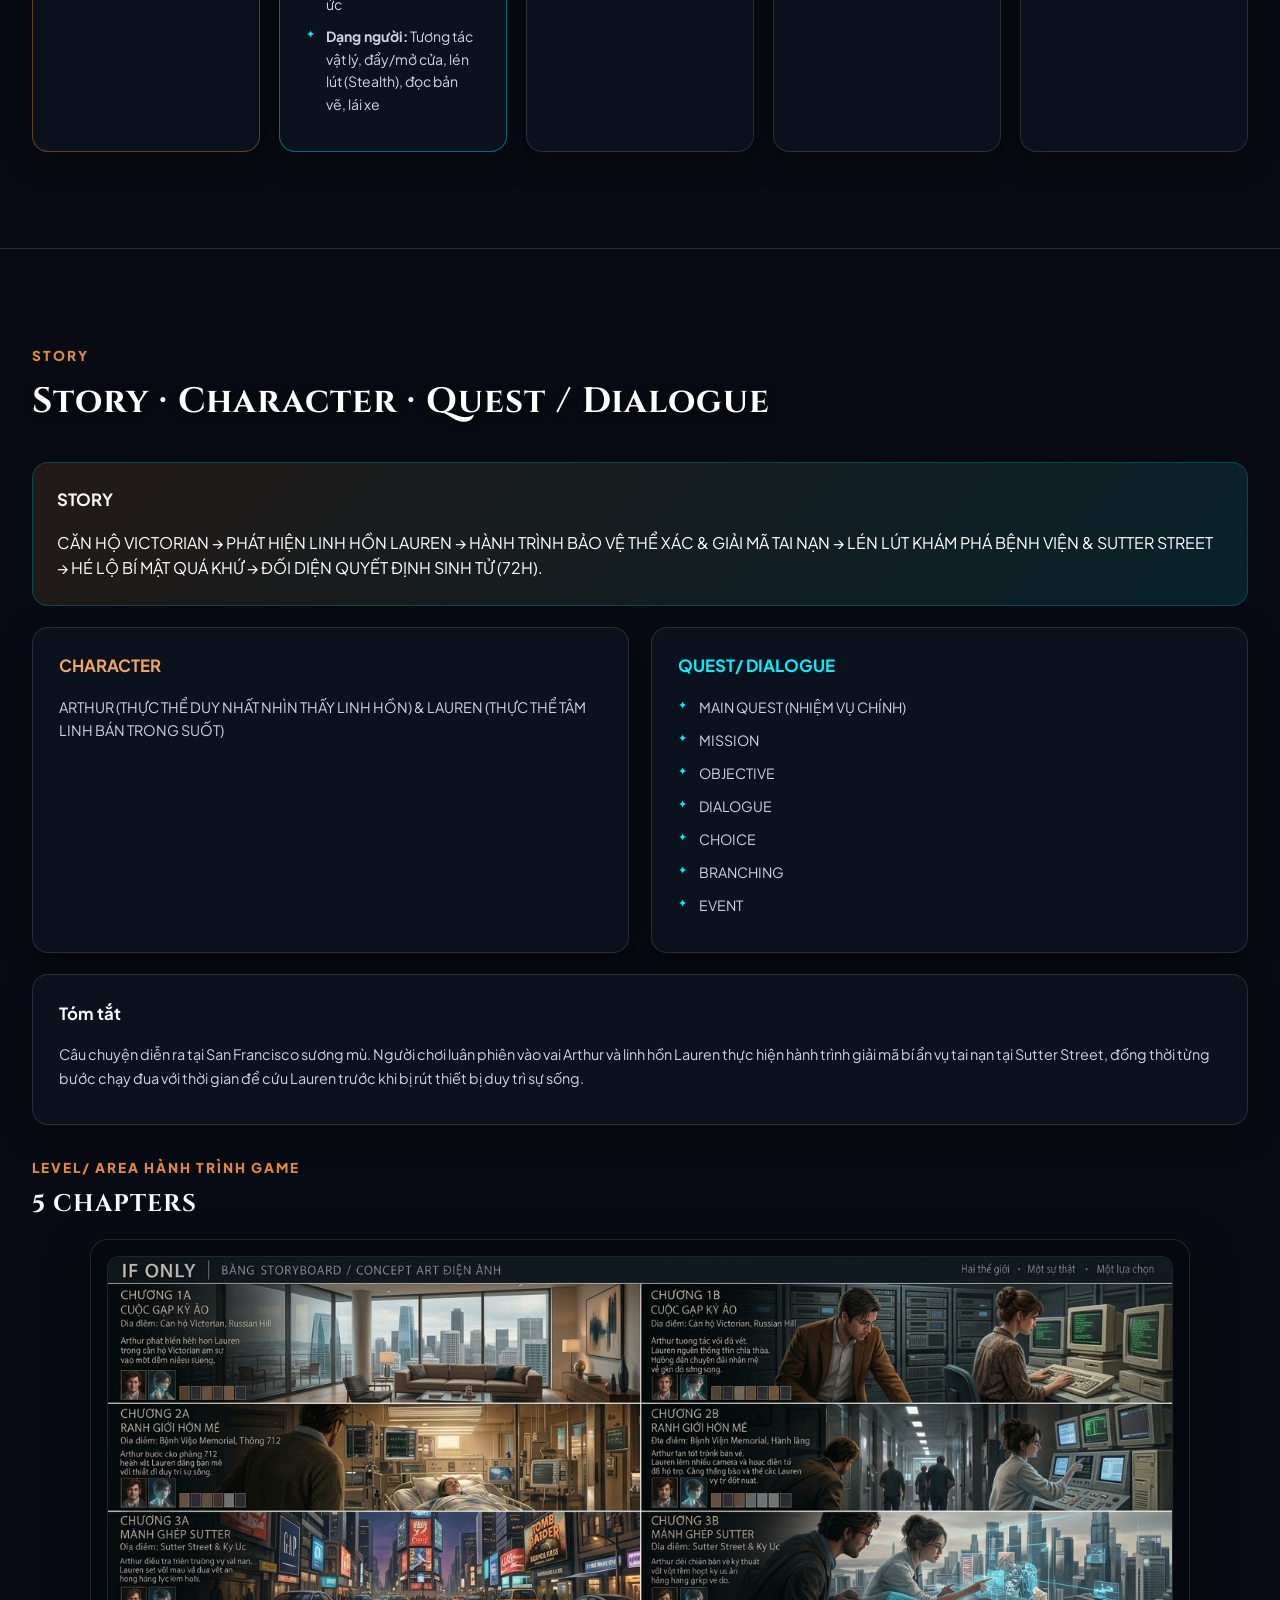
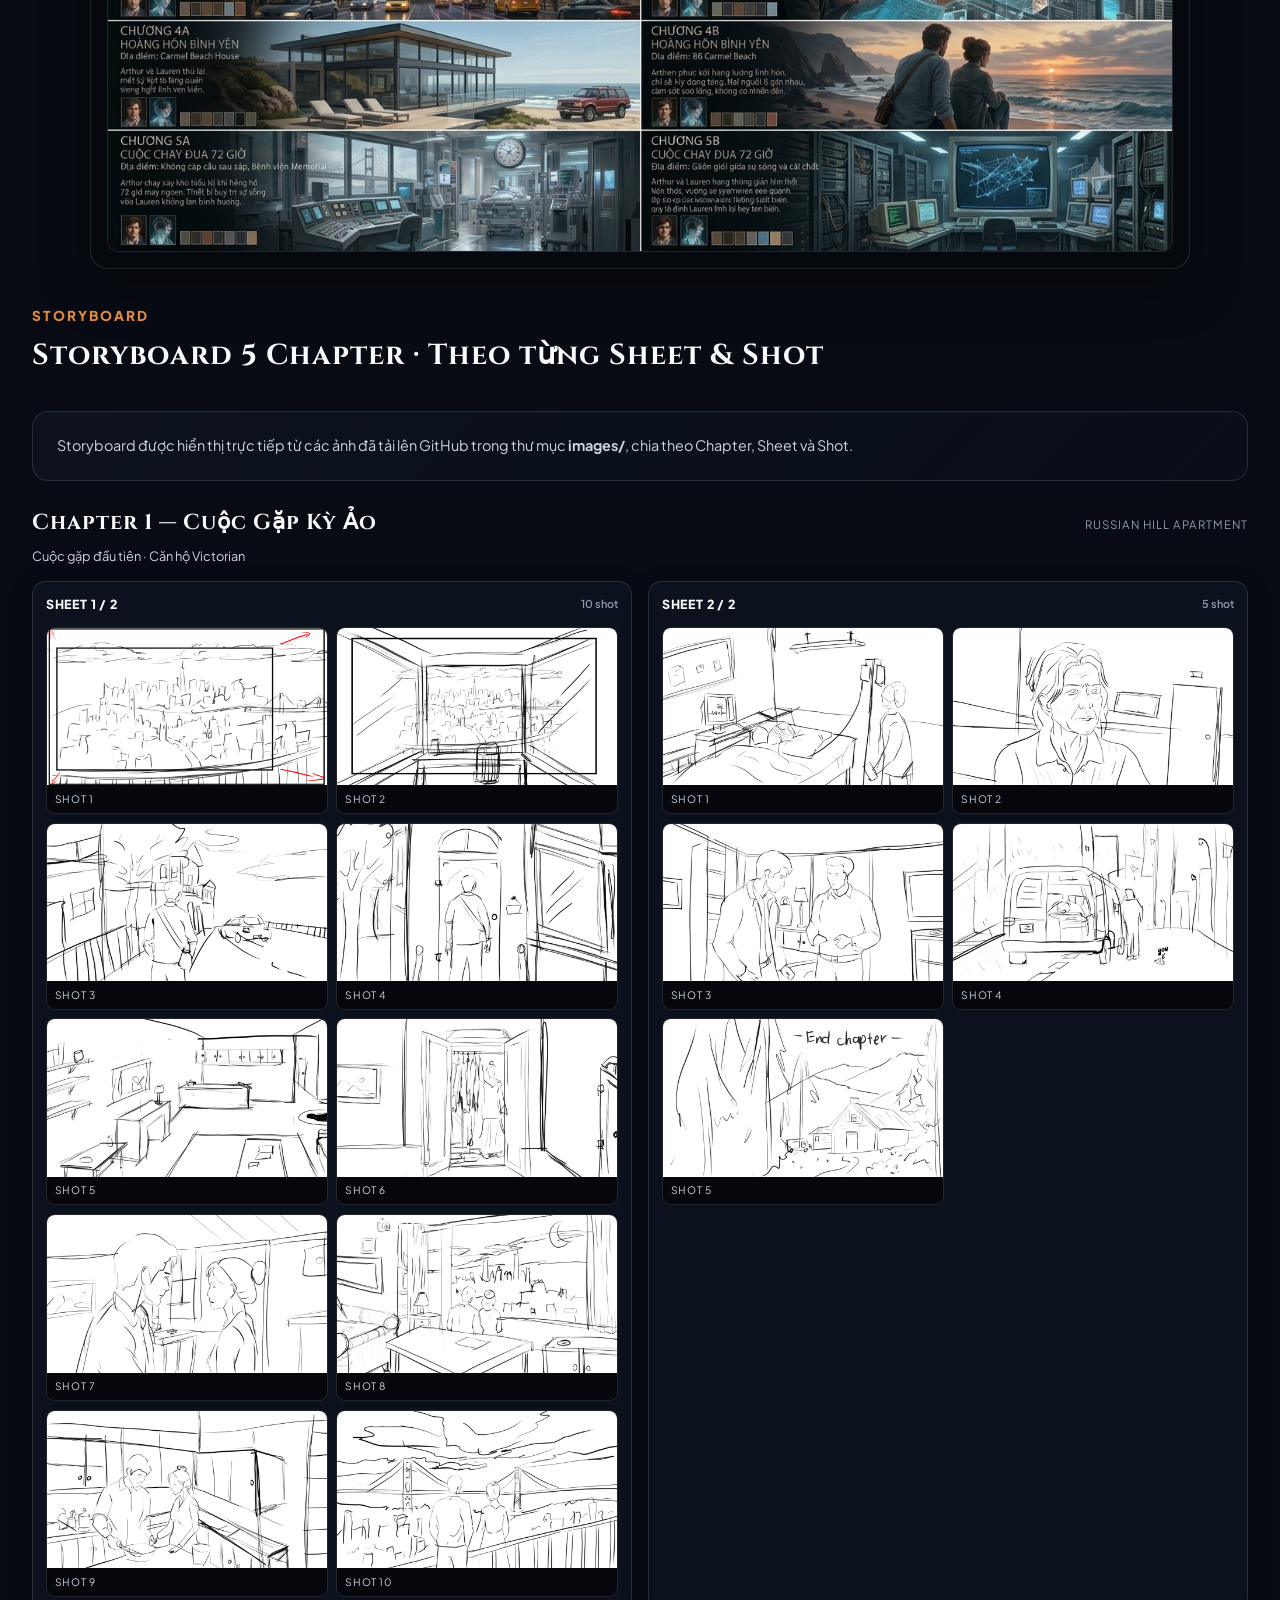
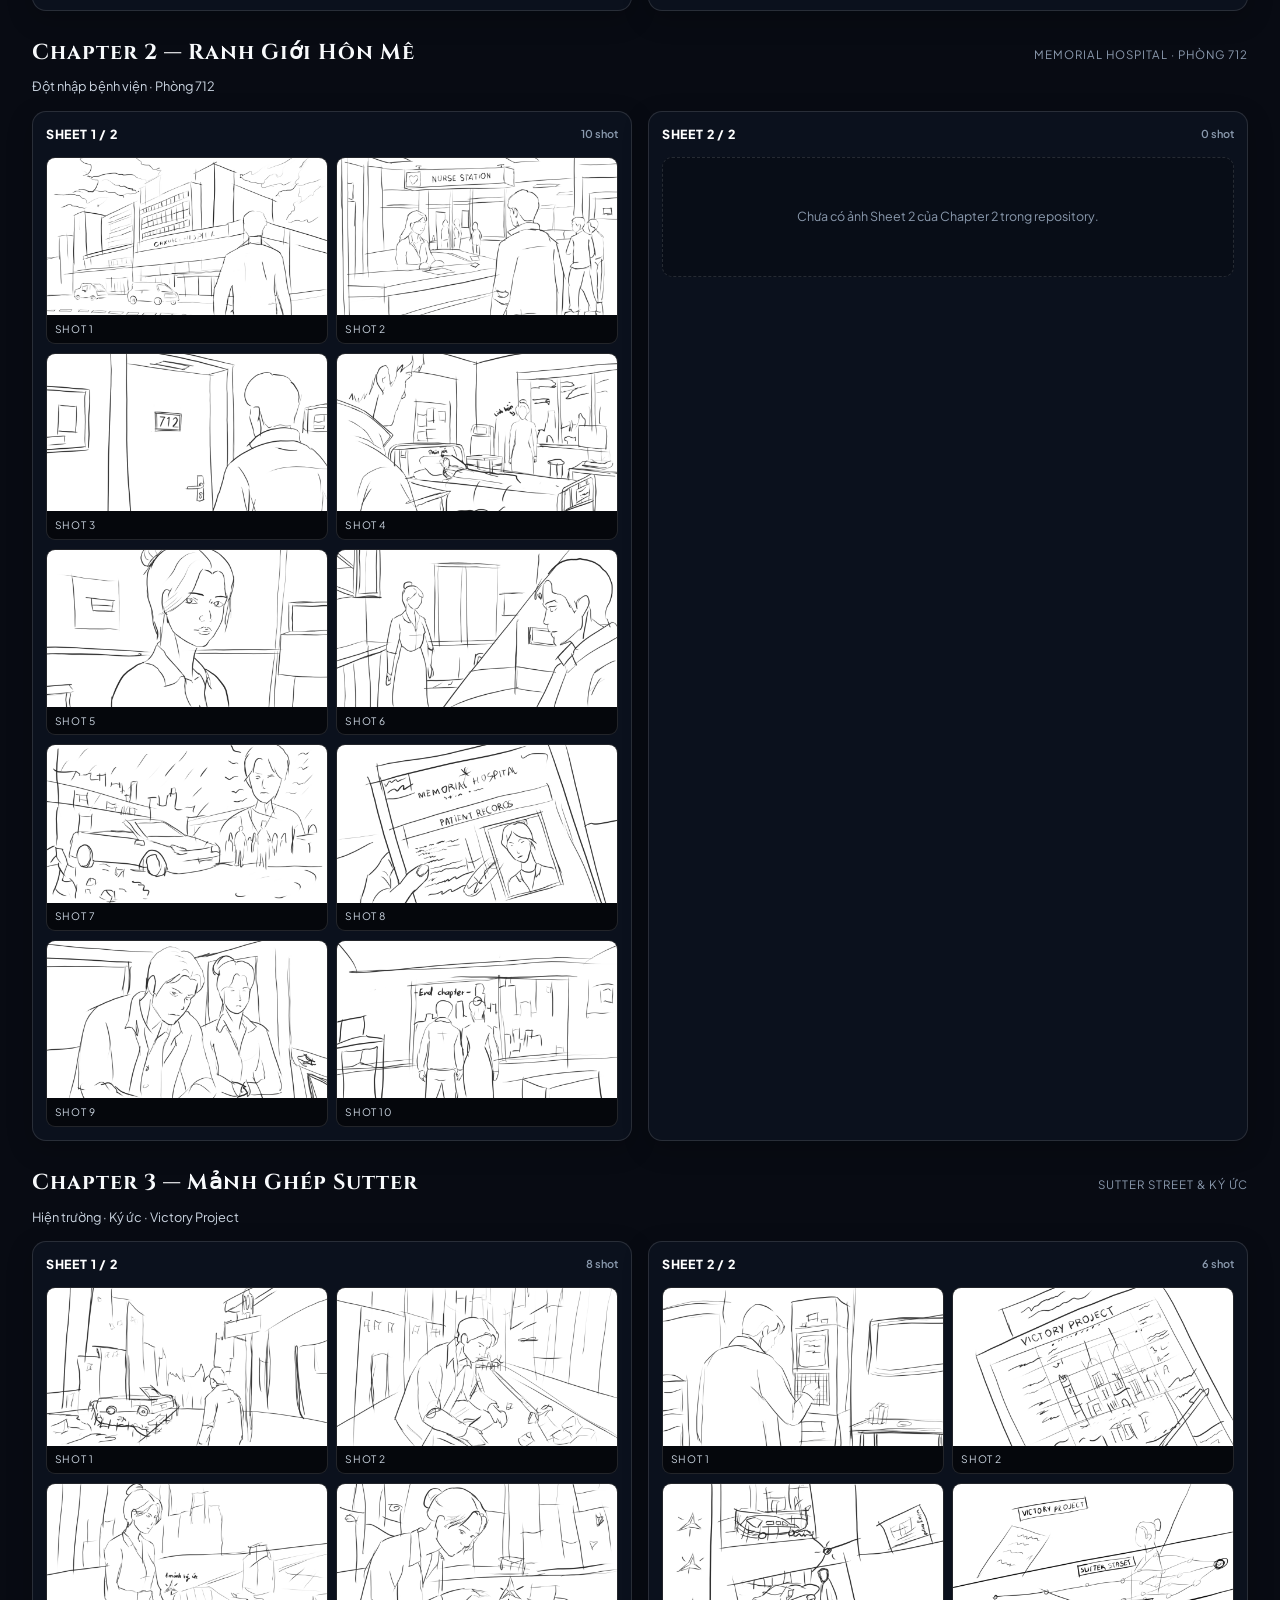
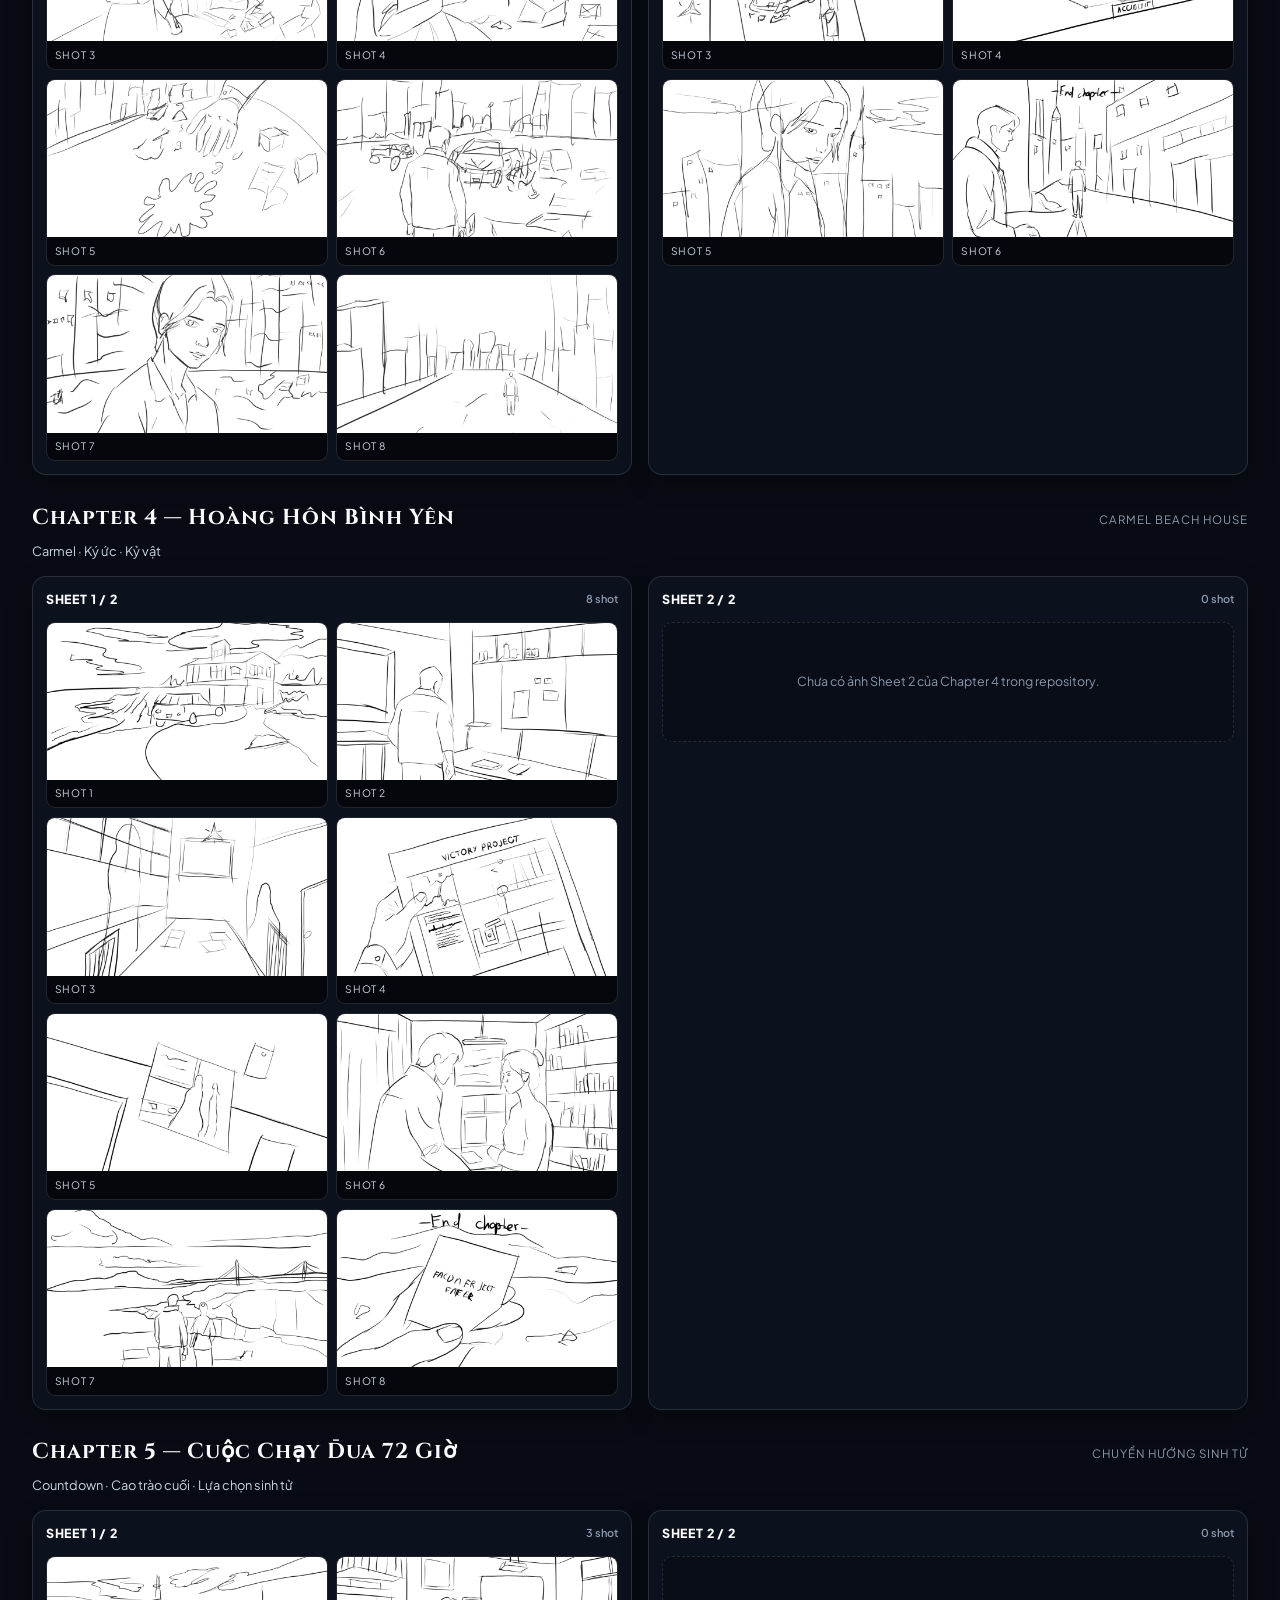
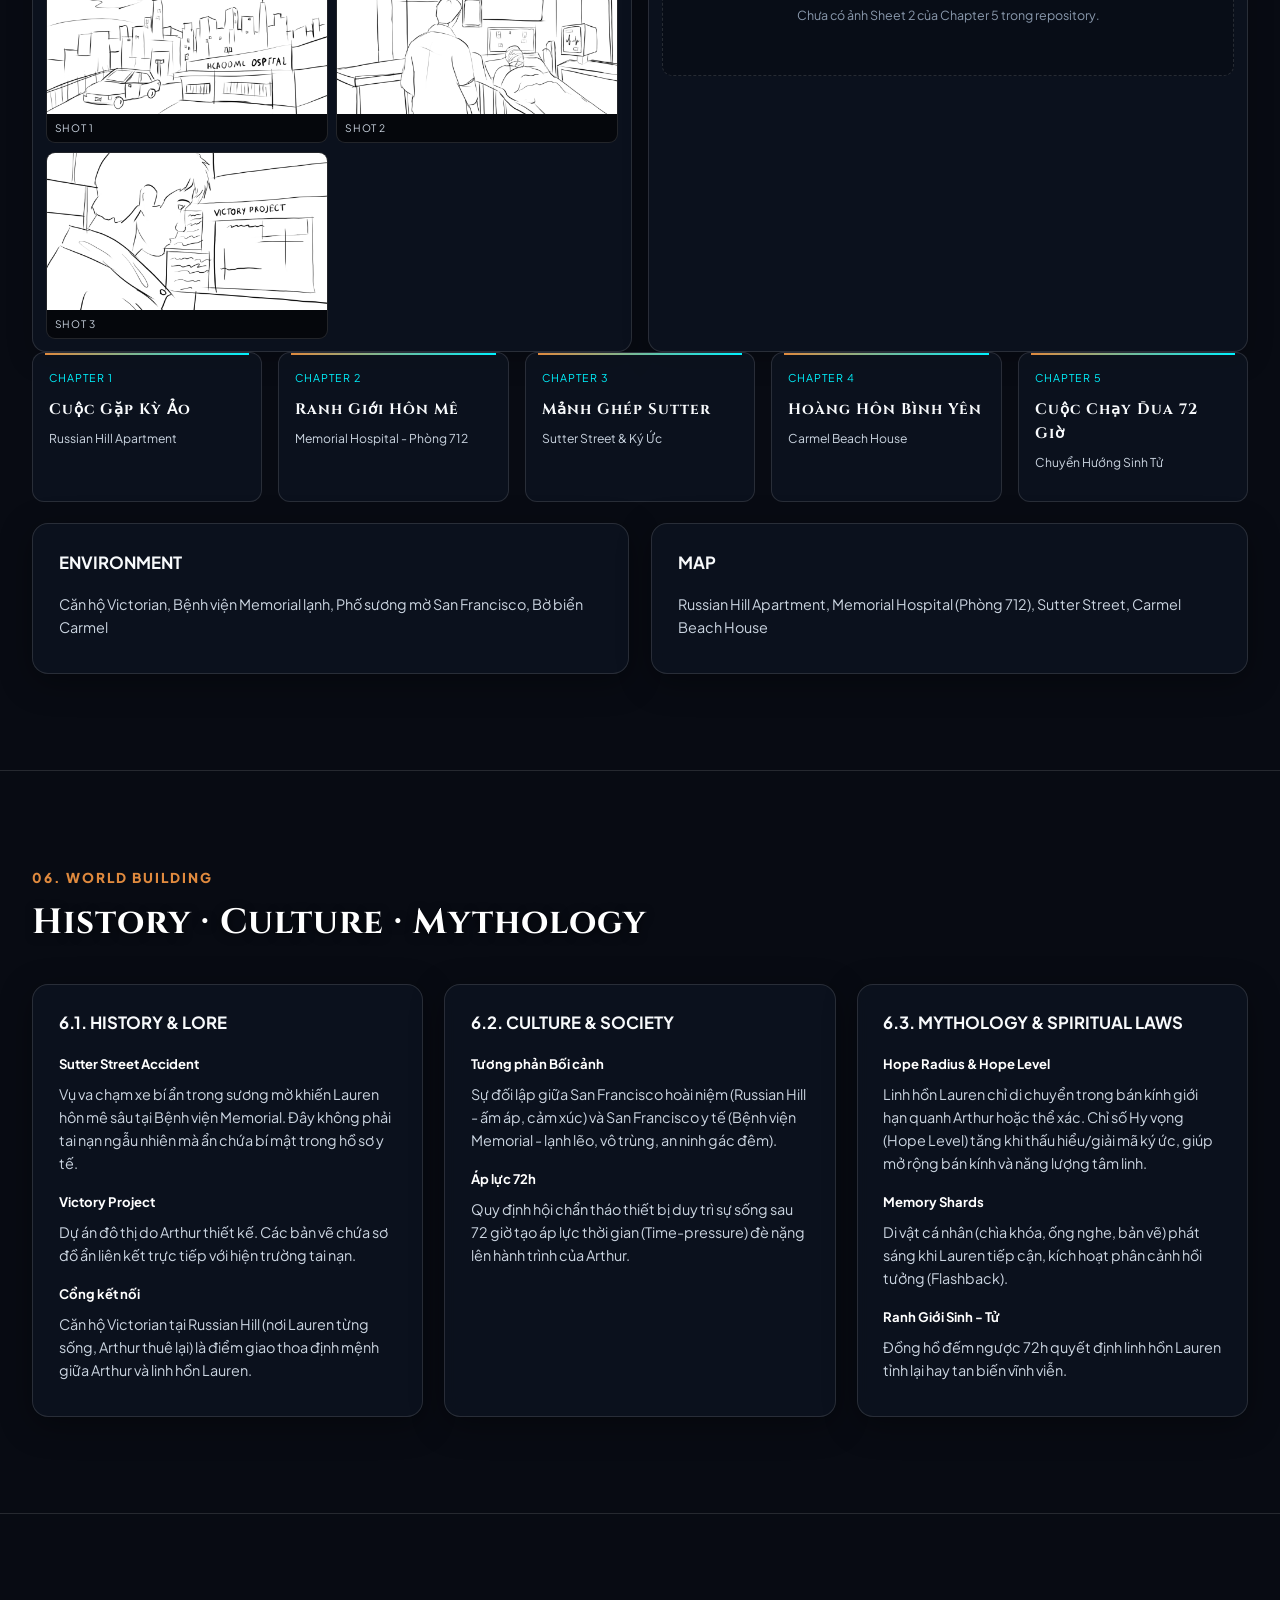
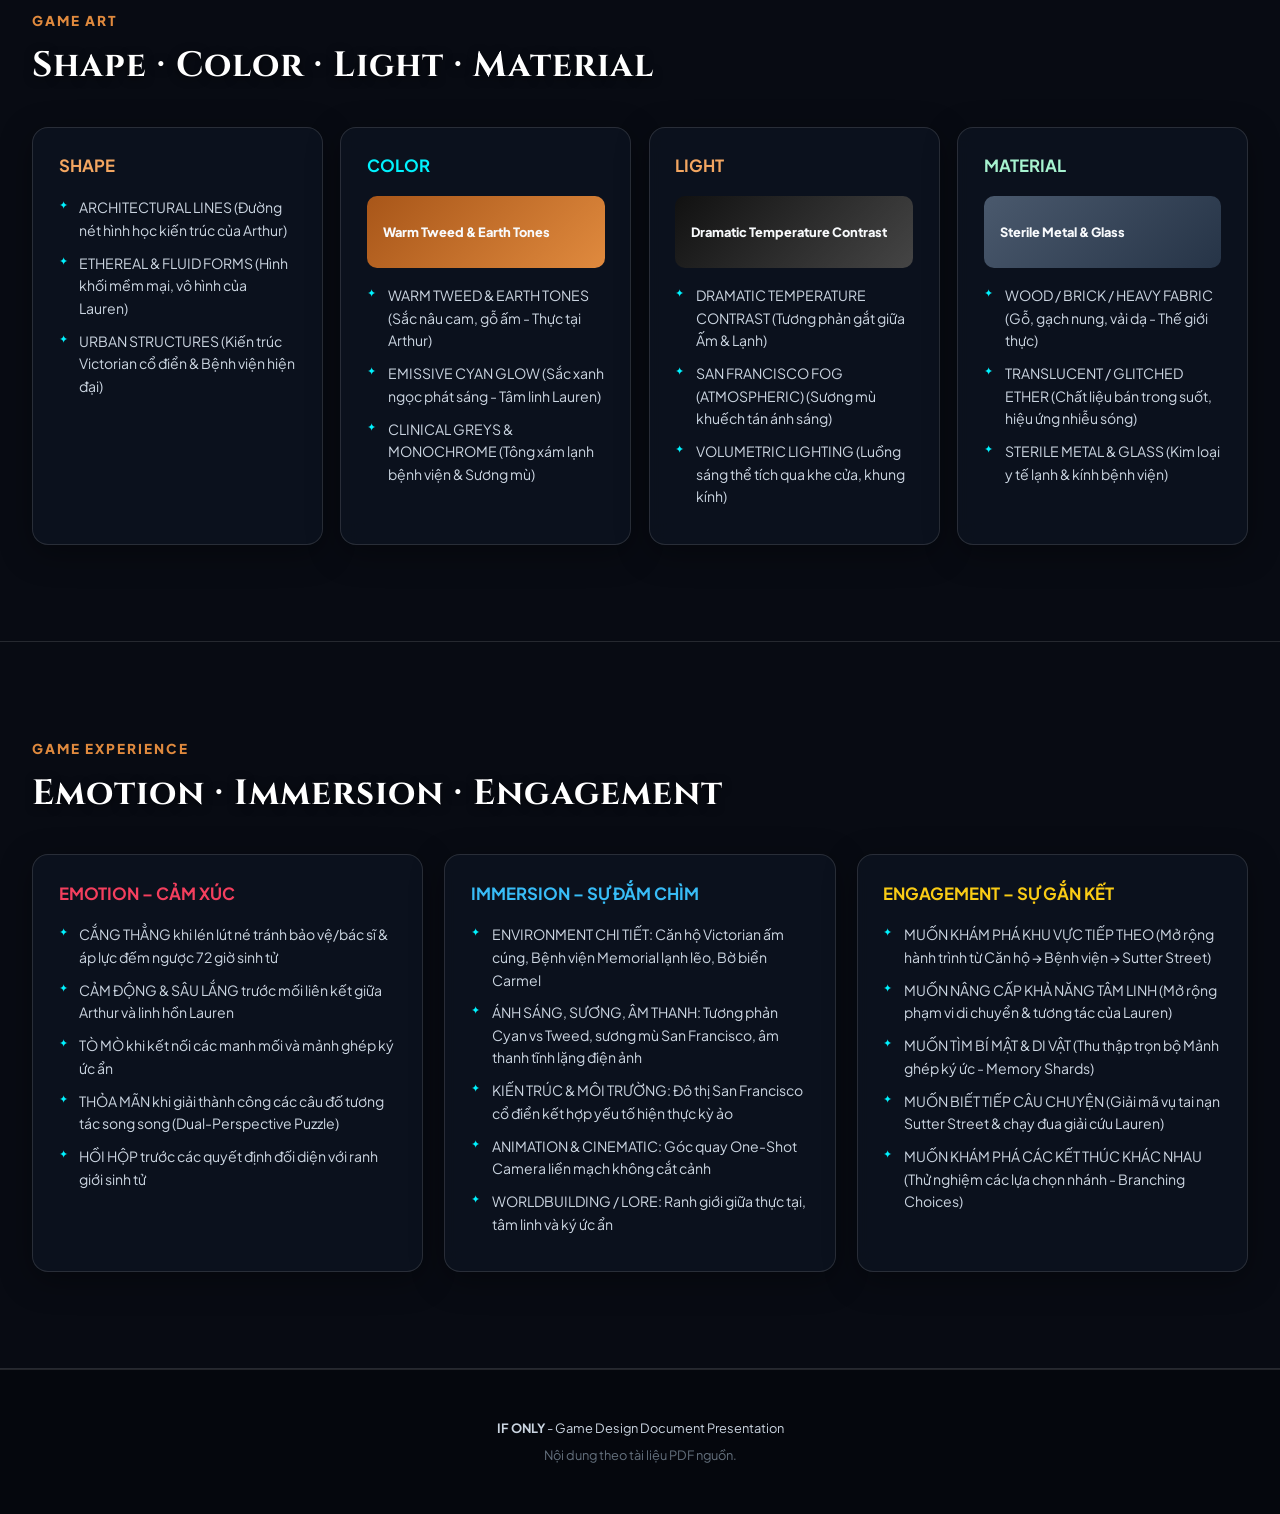
==== commit 9cb721e5: "Refresh Chapter 5 storyboard images" ====
--- a/index.html
+++ b/index.html
@@ -309,7 +309,7 @@
     <div class="storyboard-chapter-title"><h3>Chapter 5 — Cuộc Chạy Đua 72 Giờ</h3><span>Chuyển Hướng Sinh Tử</span></div>
     <p class="storyboard-note">Countdown · Cao trào cuối · Lựa chọn sinh tử</p>
     <div class="storyboard-sheet-groups"><div class="storyboard-sheet-group">
-      <div class="storyboard-sheet-label">Sheet 1 / 2 <span>3 shot</span></div><div class="storyboard-shot-grid"><figure class="storyboard-shot"><img src="images/chap5%20sheet1%20shot%201.png" alt="IF ONLY Chapter 5 Sheet 1 Shot 1" loading="lazy"><figcaption>Shot 1</figcaption></figure><figure class="storyboard-shot"><img src="images/chap5%20sheet1%20shot%202.png" alt="IF ONLY Chapter 5 Sheet 1 Shot 2" loading="lazy"><figcaption>Shot 2</figcaption></figure><figure class="storyboard-shot"><img src="images/chap5%20sheet1%20shot%203.png" alt="IF ONLY Chapter 5 Sheet 1 Shot 3" loading="lazy"><figcaption>Shot 3</figcaption></figure></div></div><div class="storyboard-sheet-group">
+      <div class="storyboard-sheet-label">Sheet 1 / 2 <span>3 shot</span></div><div class="storyboard-shot-grid"><figure class="storyboard-shot"><img src="images/chap5%20sheet1%20shot%201.png?v=20261005" alt="IF ONLY Chapter 5 Sheet 1 Shot 1" loading="lazy"><figcaption>Shot 1</figcaption></figure><figure class="storyboard-shot"><img src="images/chap5%20sheet1%20shot%202.png?v=20261005" alt="IF ONLY Chapter 5 Sheet 1 Shot 2" loading="lazy"><figcaption>Shot 2</figcaption></figure><figure class="storyboard-shot"><img src="images/chap5%20sheet1%20shot%203.png?v=20261005" alt="IF ONLY Chapter 5 Sheet 1 Shot 3" loading="lazy"><figcaption>Shot 3</figcaption></figure></div></div><div class="storyboard-sheet-group">
       <div class="storyboard-sheet-label">Sheet 2 / 2 <span>0 shot</span></div><div class="storyboard-empty">Chưa có ảnh Sheet 2 của Chapter 5 trong repository.</div></div></div></div></div>
   <div class="chapters">
     <div class="chapter searchable-item"><small>CHAPTER 1</small><h3>Cuộc Gặp Kỳ Ảo</h3><p>Russian Hill Apartment</p></div>
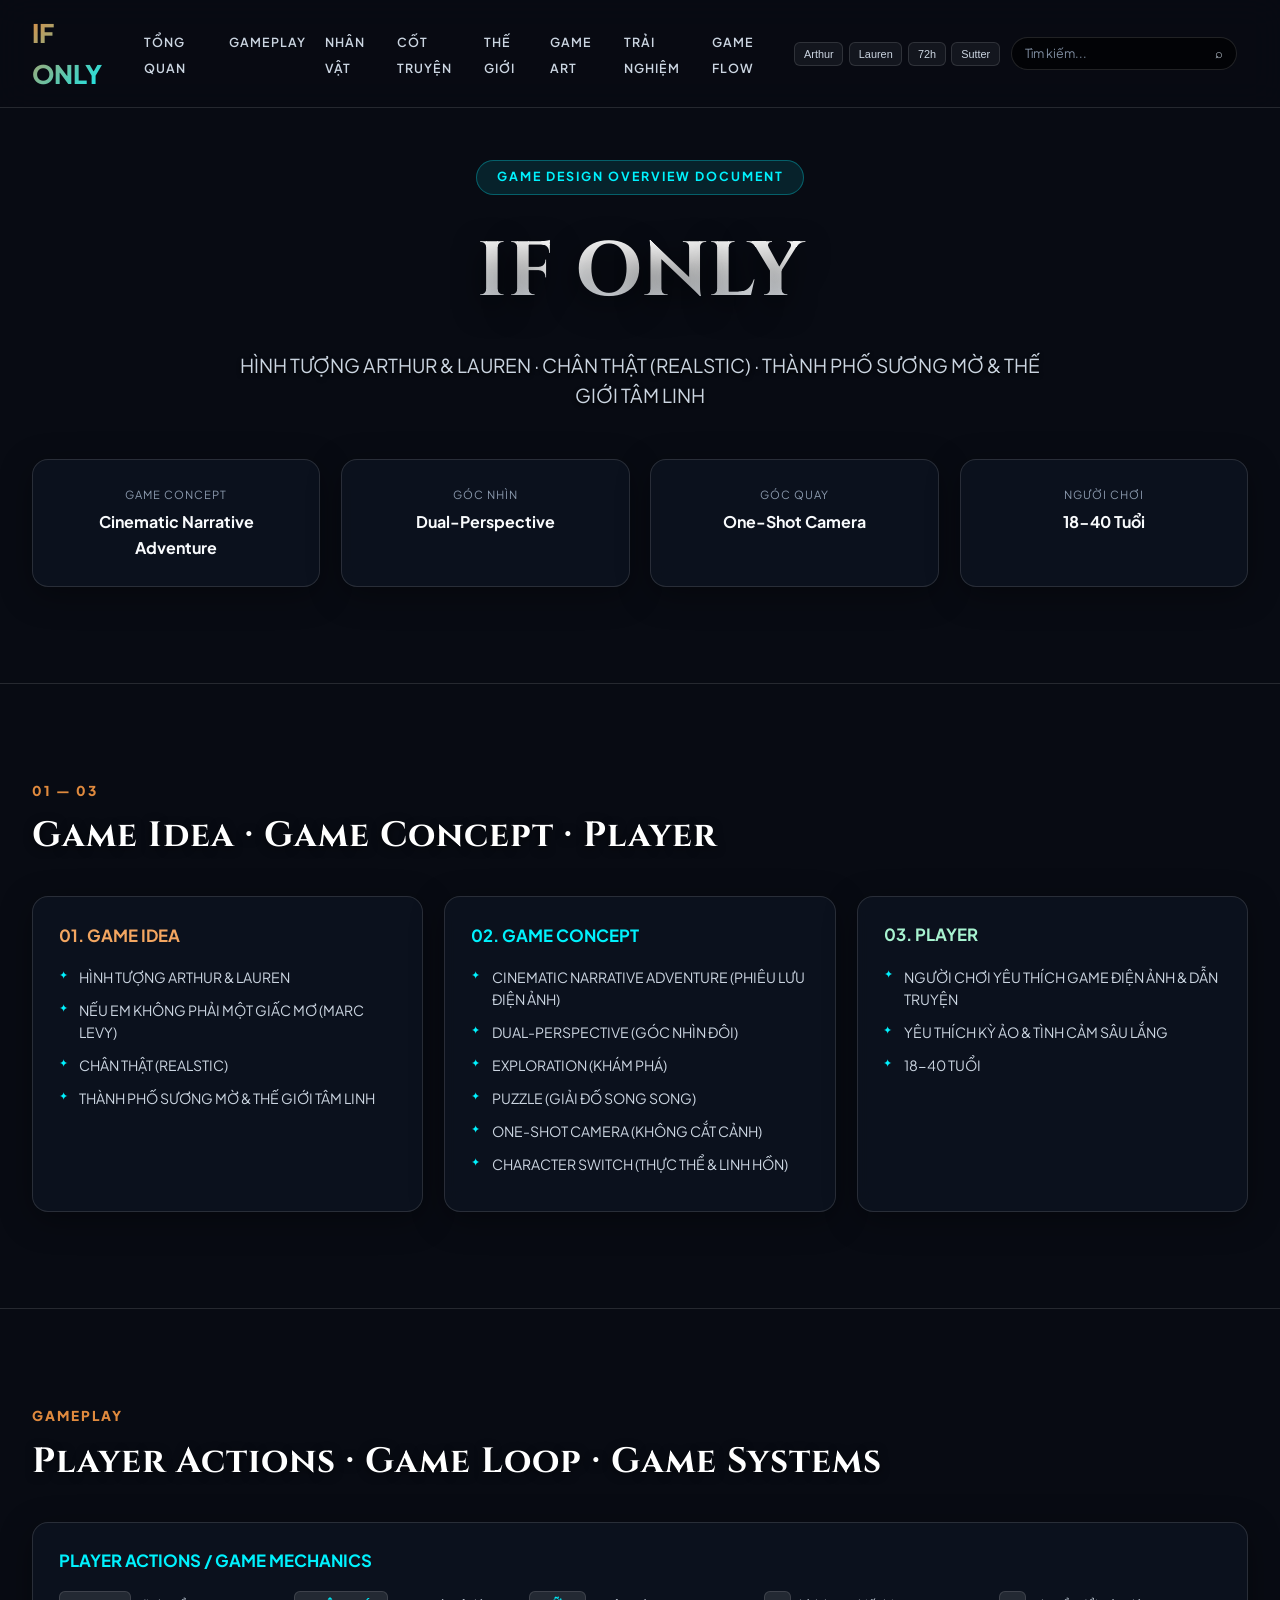
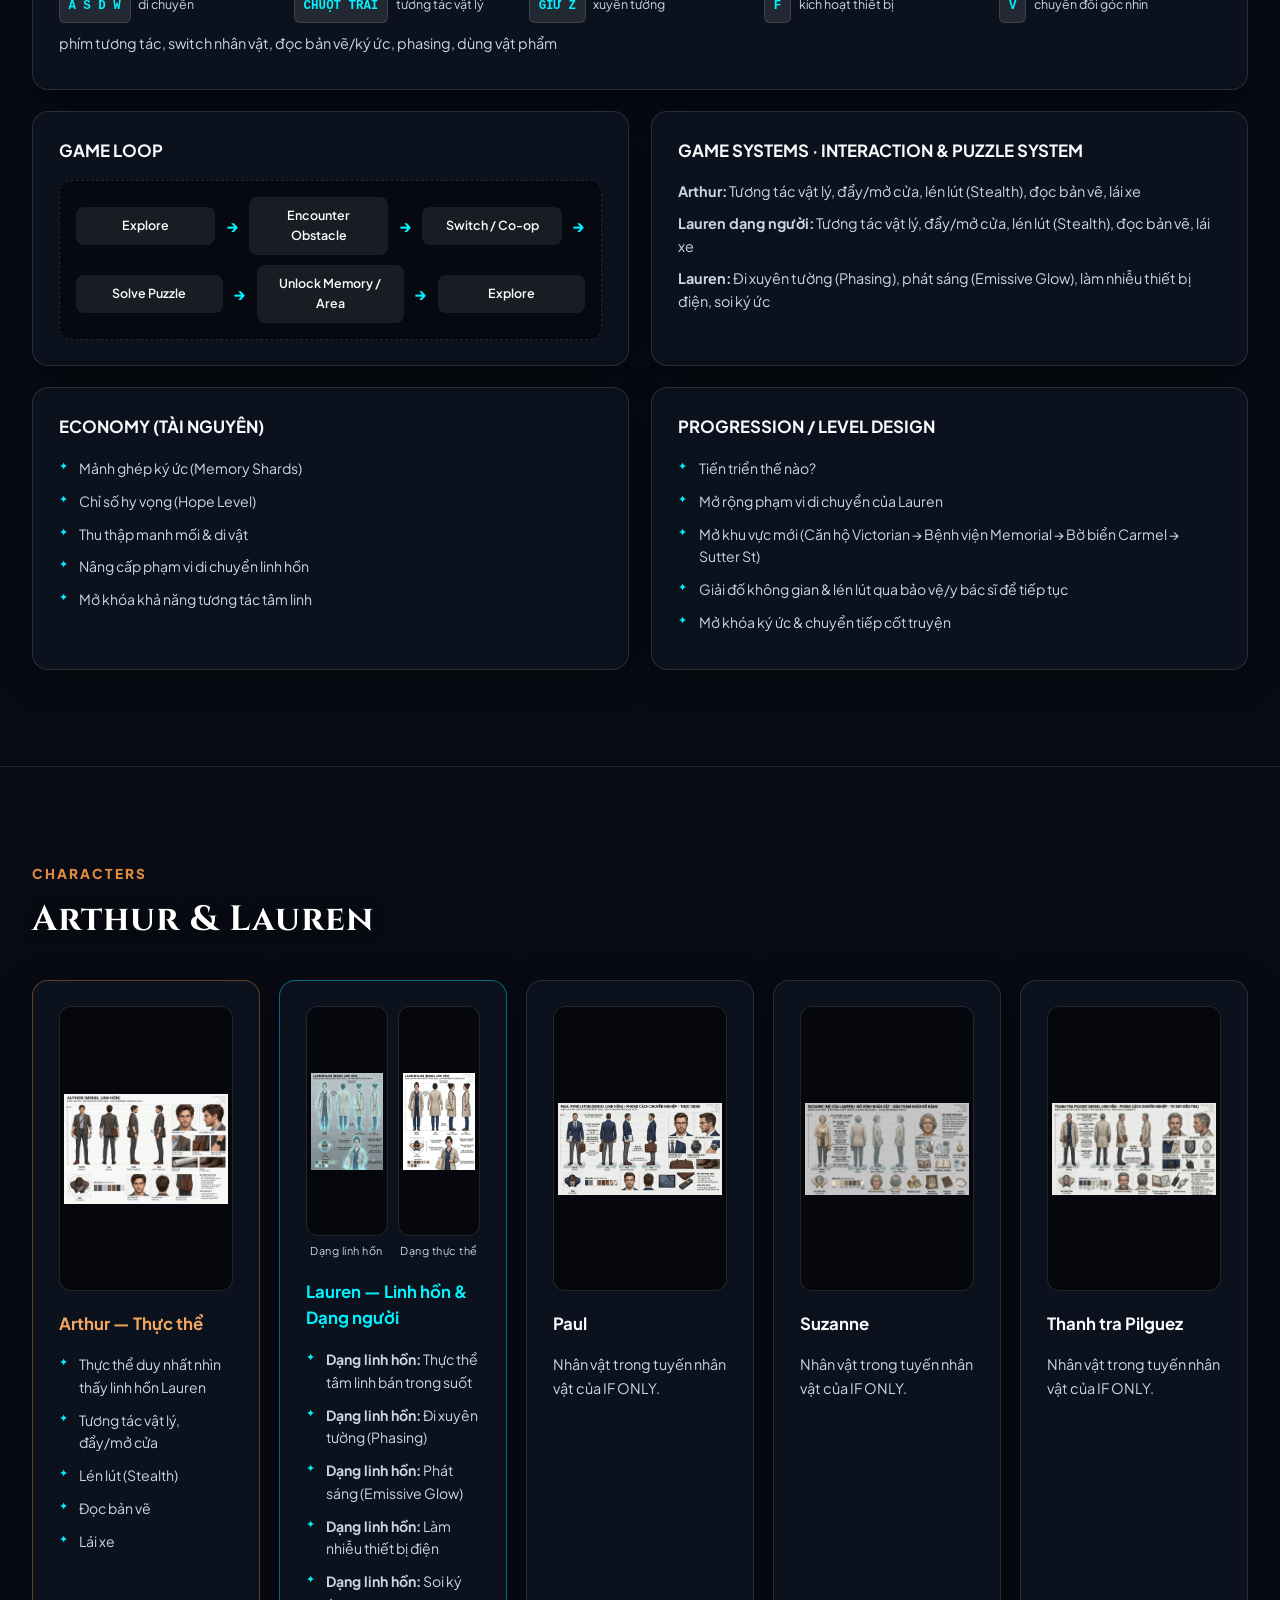
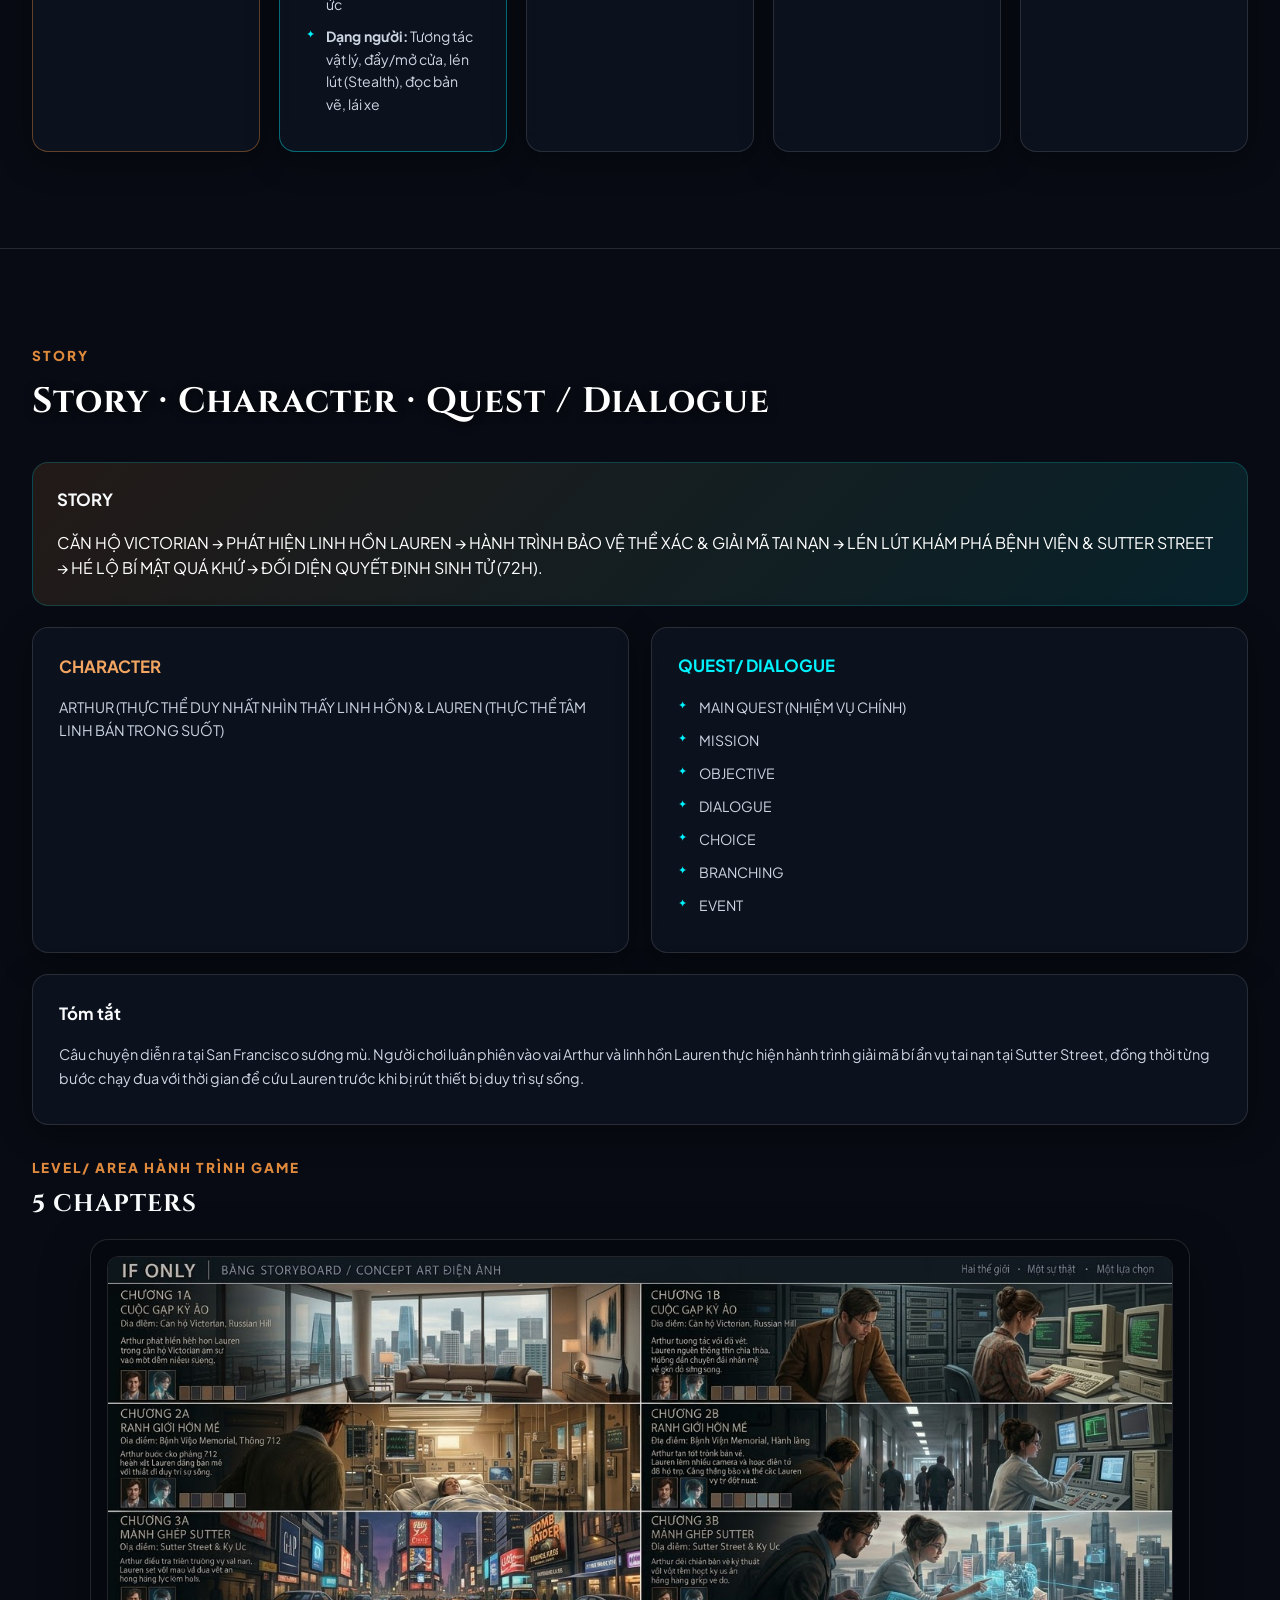
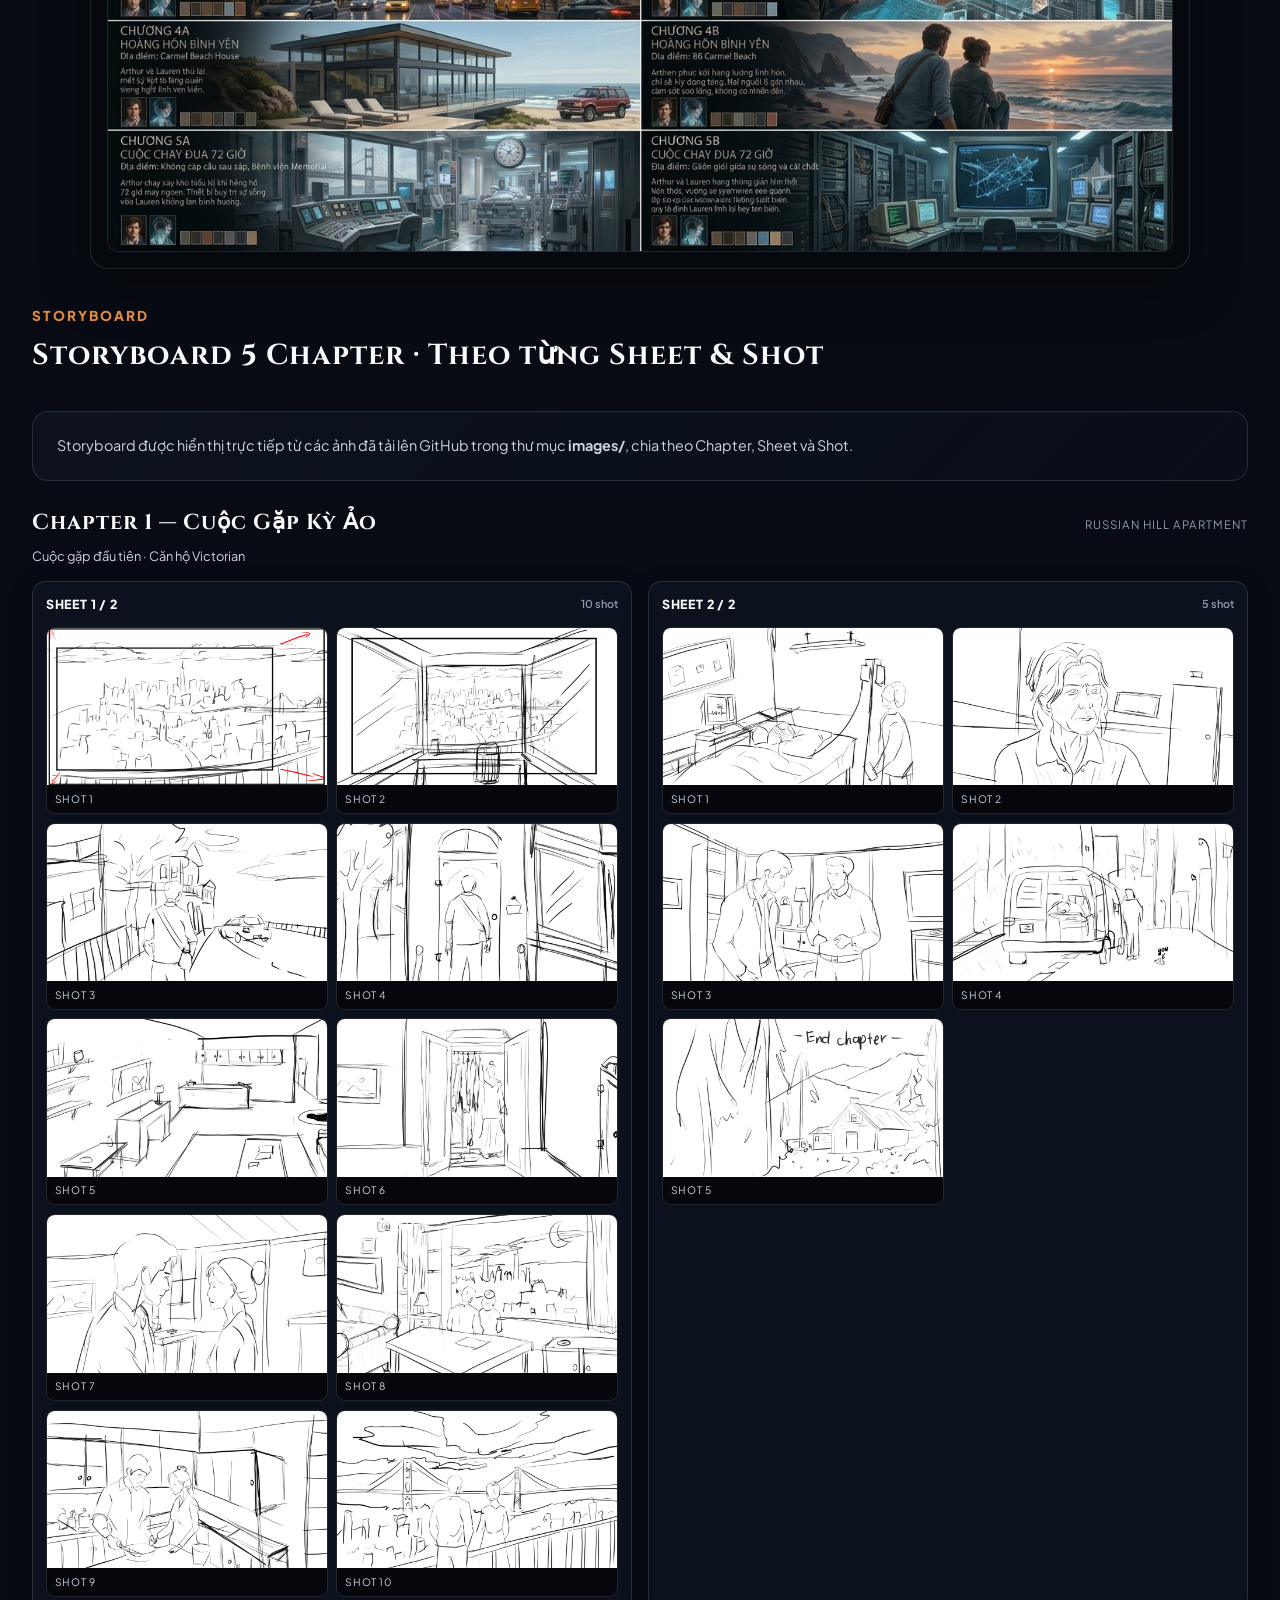
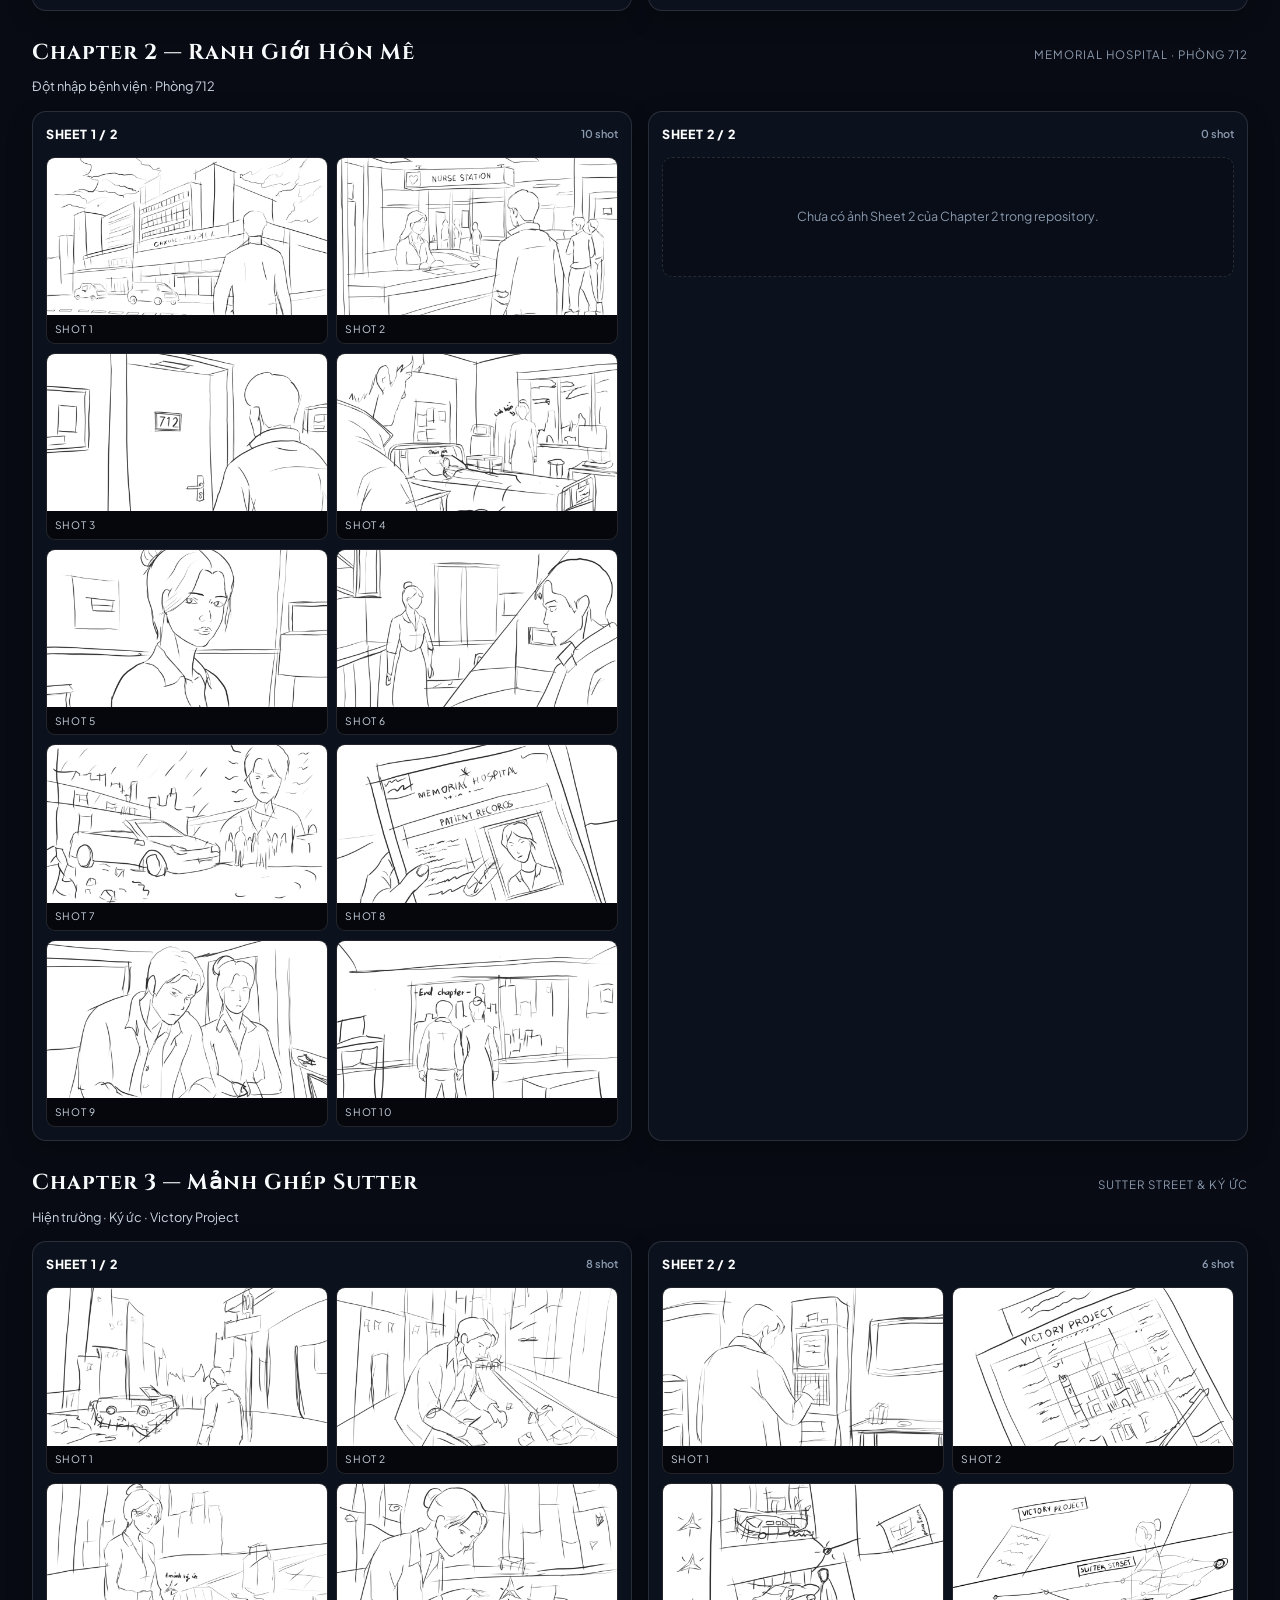
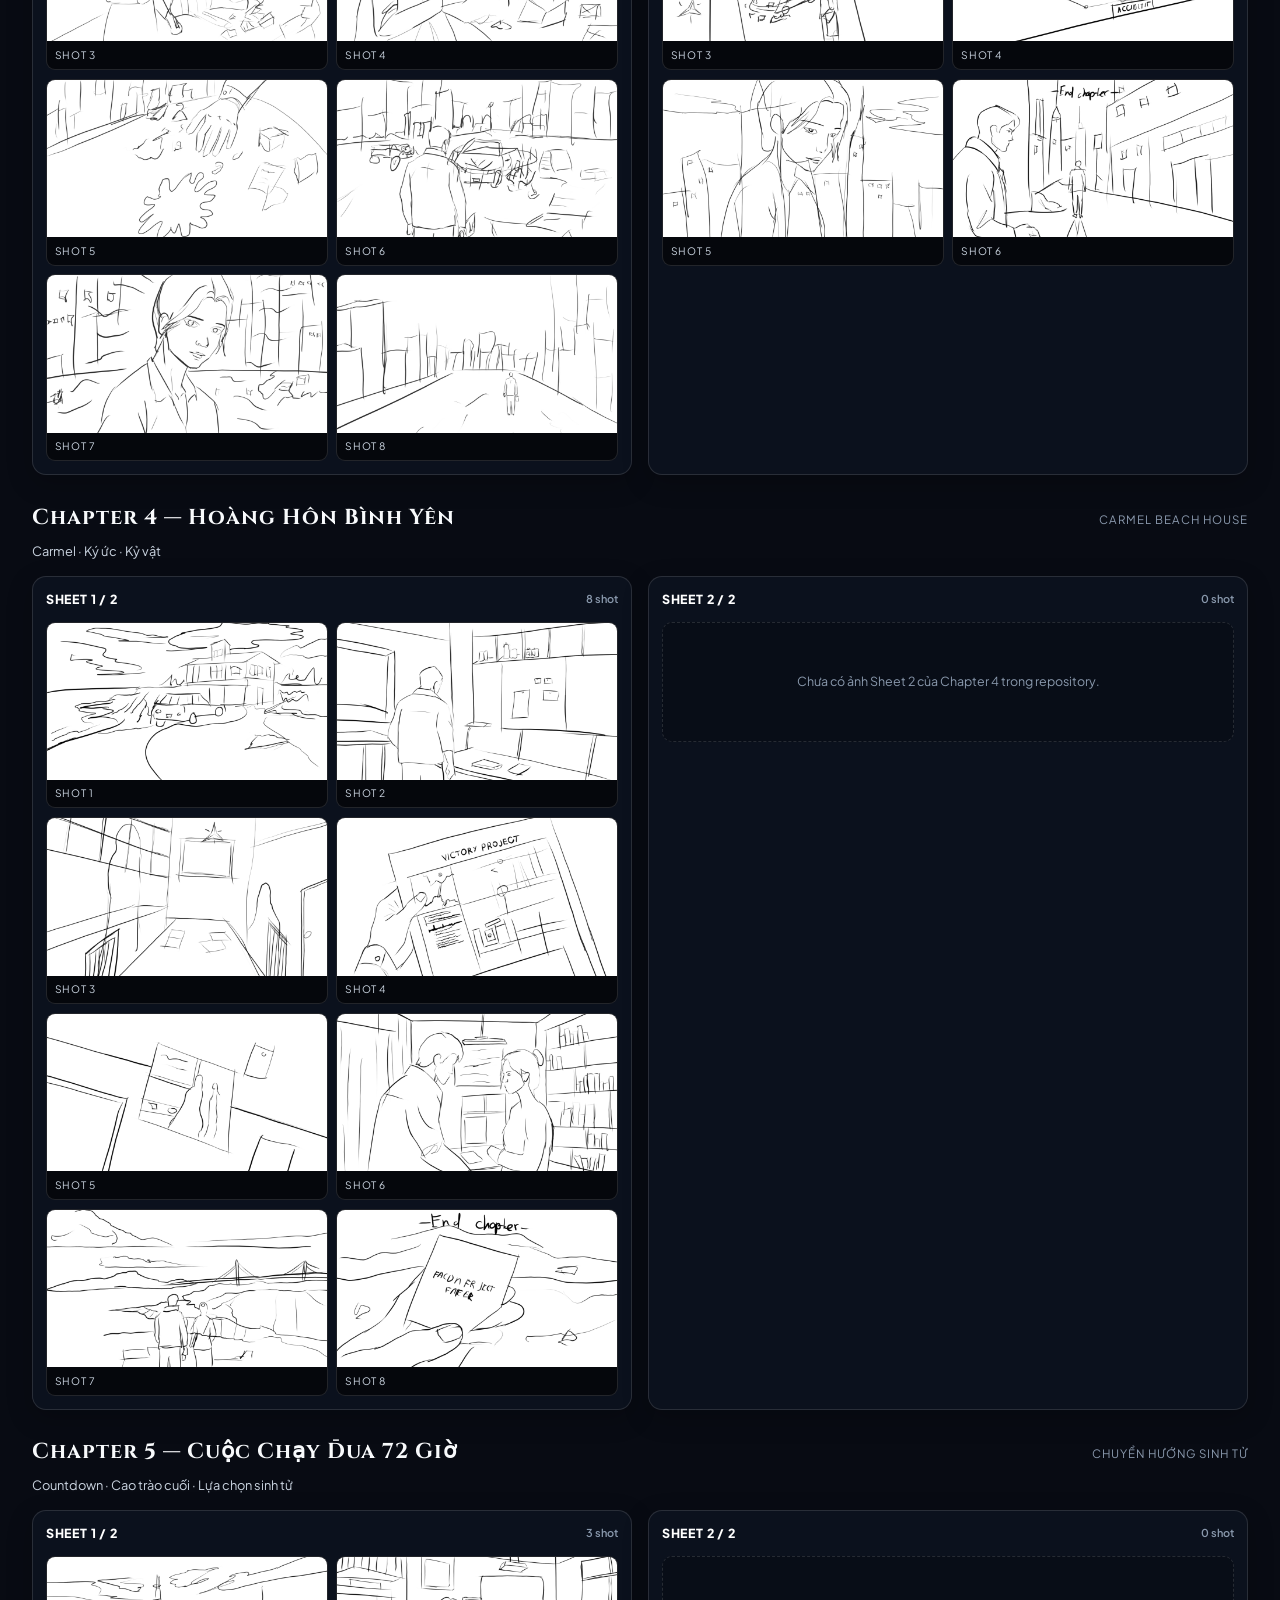
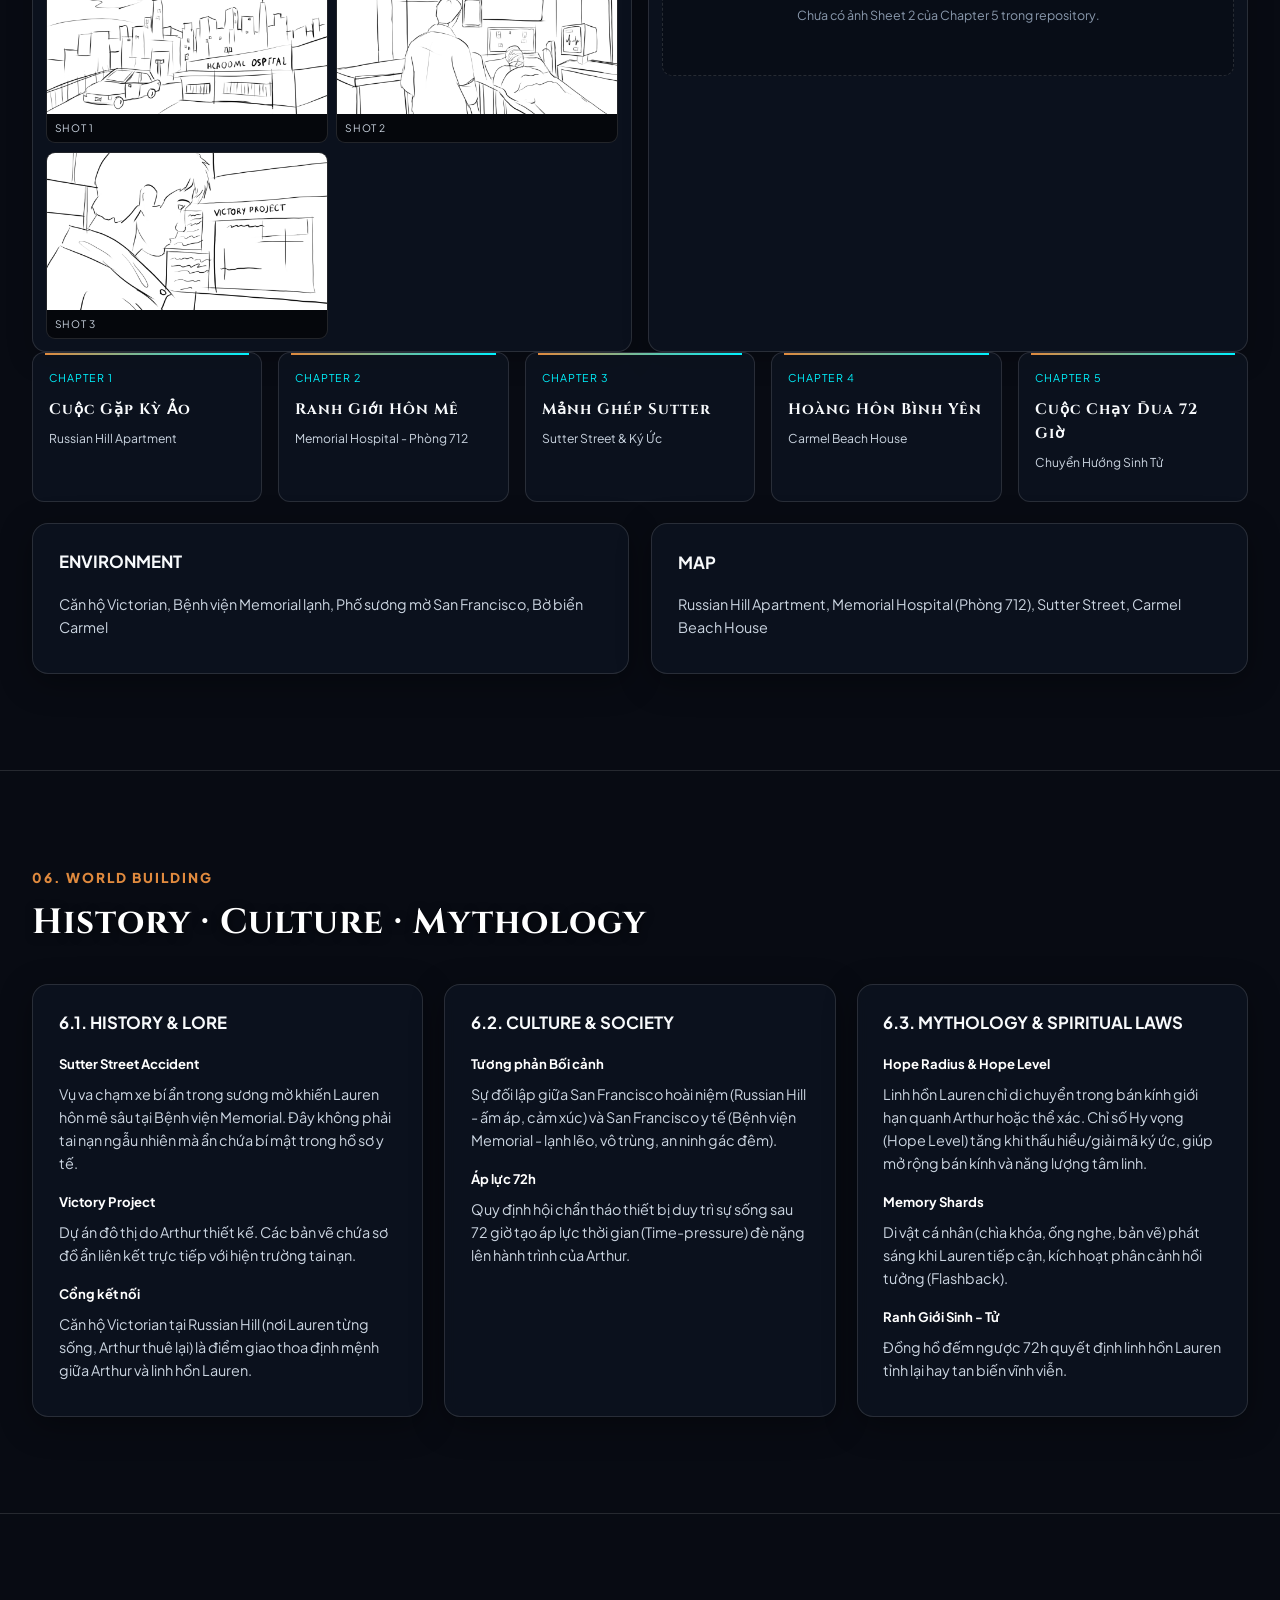
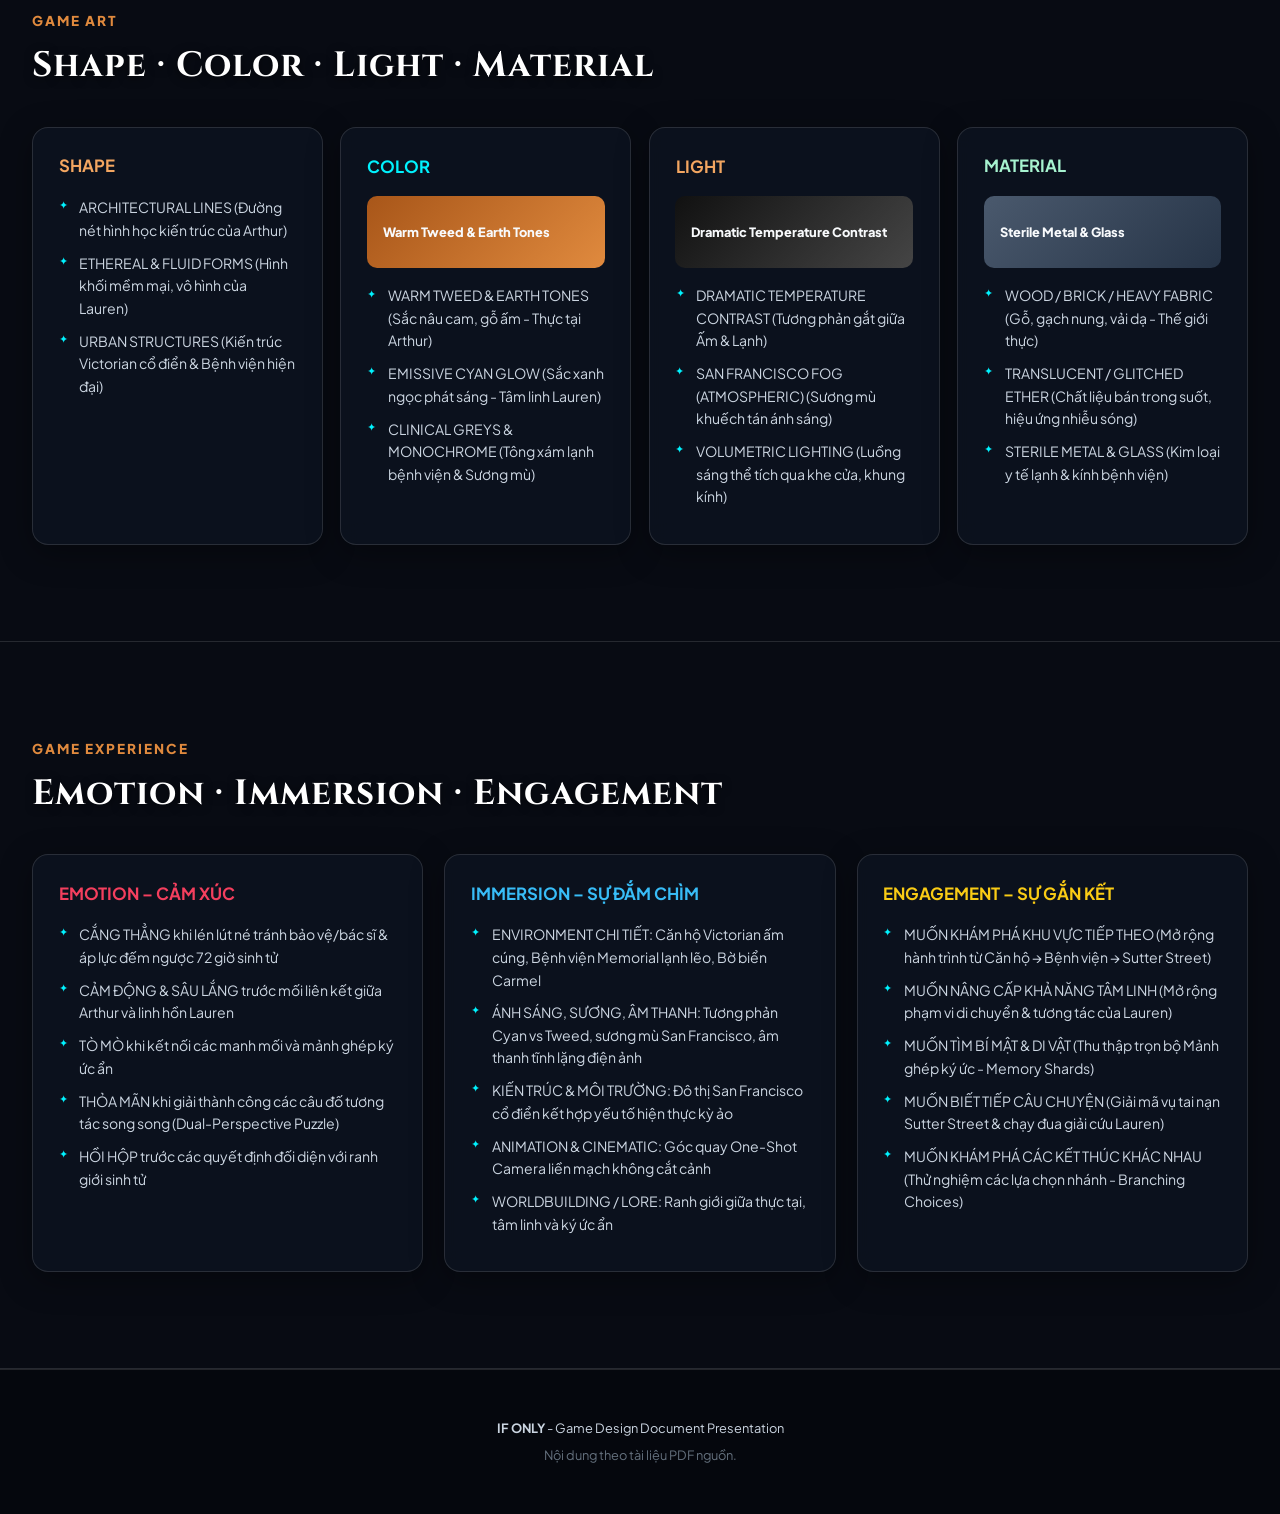
==== commit b1a7bead: "Add Game Flow link to main navigation" ====
--- a/index.html
+++ b/index.html
@@ -99,7 +99,7 @@
 .storyboard-empty{min-height:120px;display:flex;align-items:center;justify-content:center;text-align:center;padding:1rem;color:var(--grey-clinical);font-size:.78rem;border:1px dashed var(--border-color);border-radius:10px;background:rgba(0,0,0,.2)}
 @media(max-width:900px){.storyboard-sheet-groups{grid-template-columns:1fr}}
 @media(max-width:520px){.storyboard-shot-grid{grid-template-columns:1fr}}
-</style>
+.search-box input::placeholder{color:#7f8da0}.flow-link{color:var(--cyan-glow)!important}</style>
 </head>
 <body>
 
@@ -113,7 +113,7 @@
       <li><a href="#story">Cốt Truyện</a></li>
       <li><a href="#world">Thế Giới</a></li>
       <li><a href="#art">Game Art</a></li>
-      <li><a href="#experience">Trải Nghiệm</a></li>
+      <li><a href="#experience">Trải Nghiệm</a></li><li><a href="game-flow.html">Game Flow</a></li>
     </ul>
   </div>
   <div class="nav-search-container">
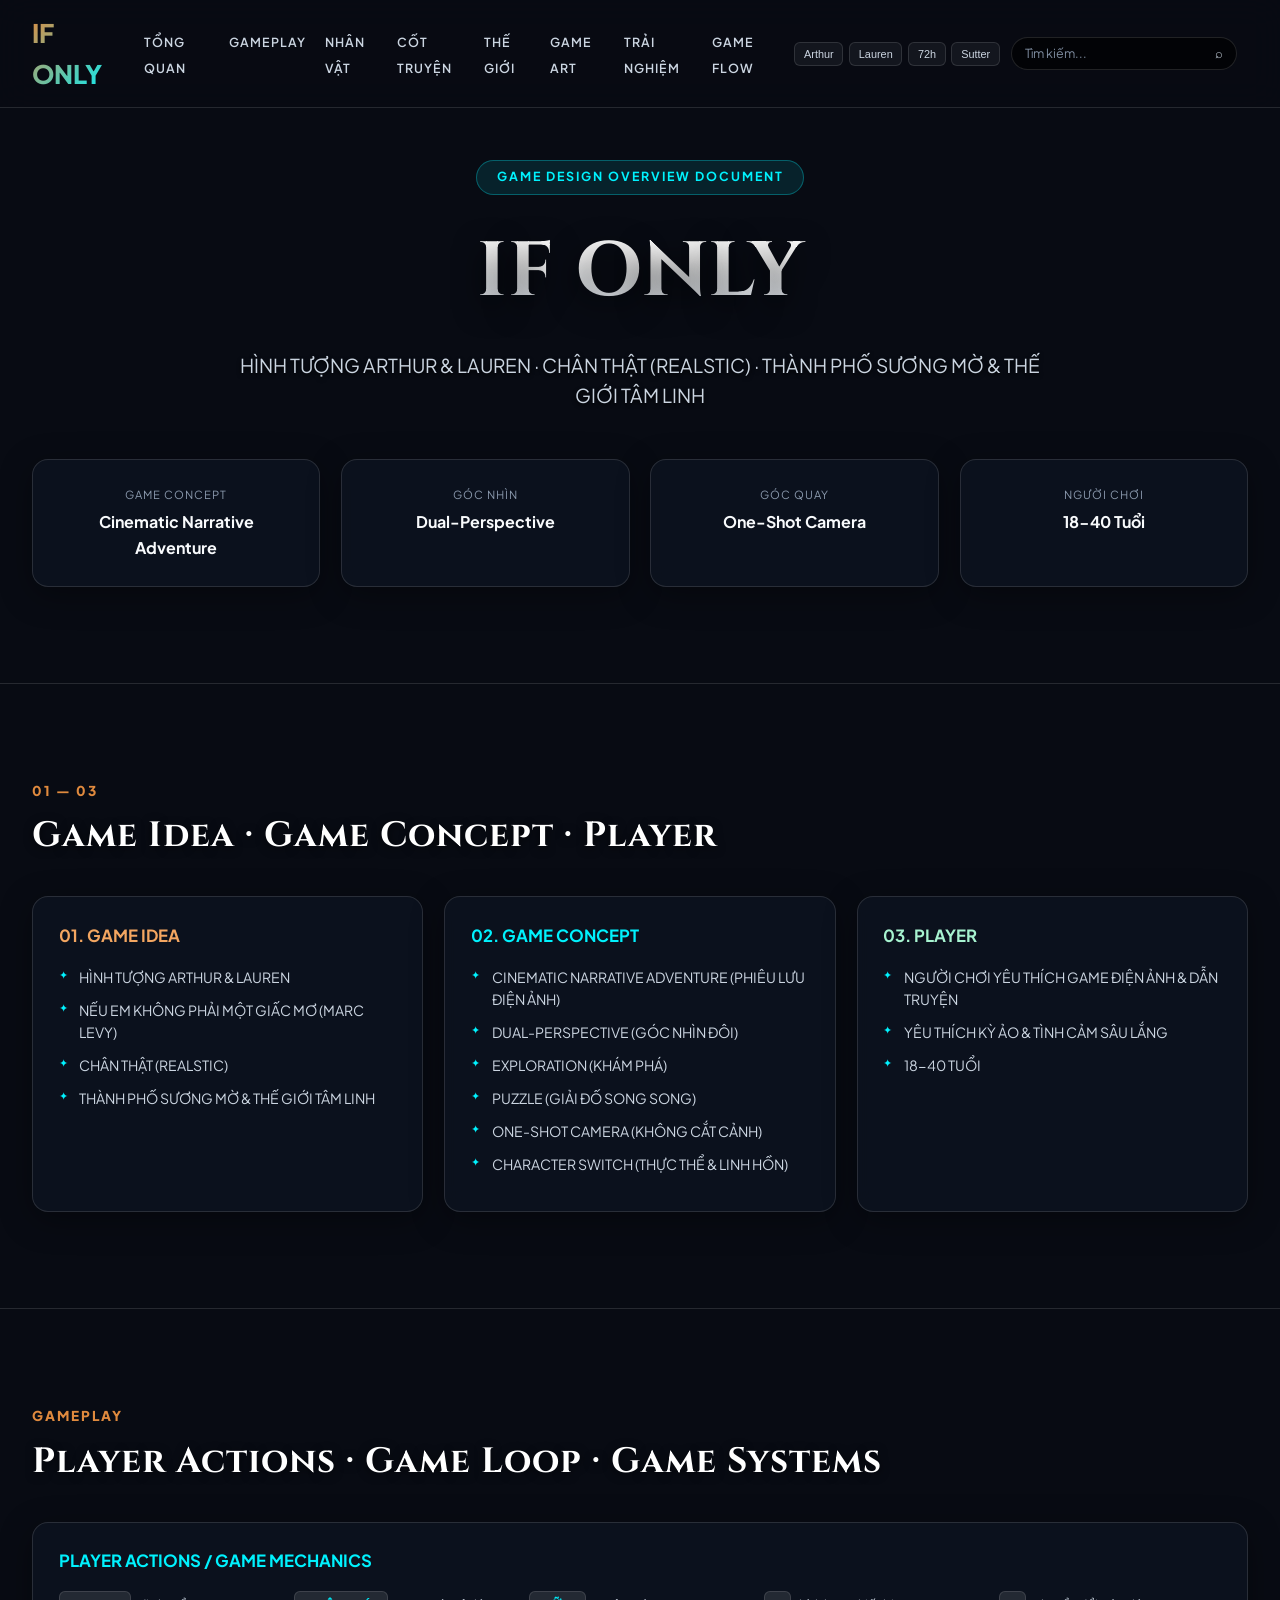
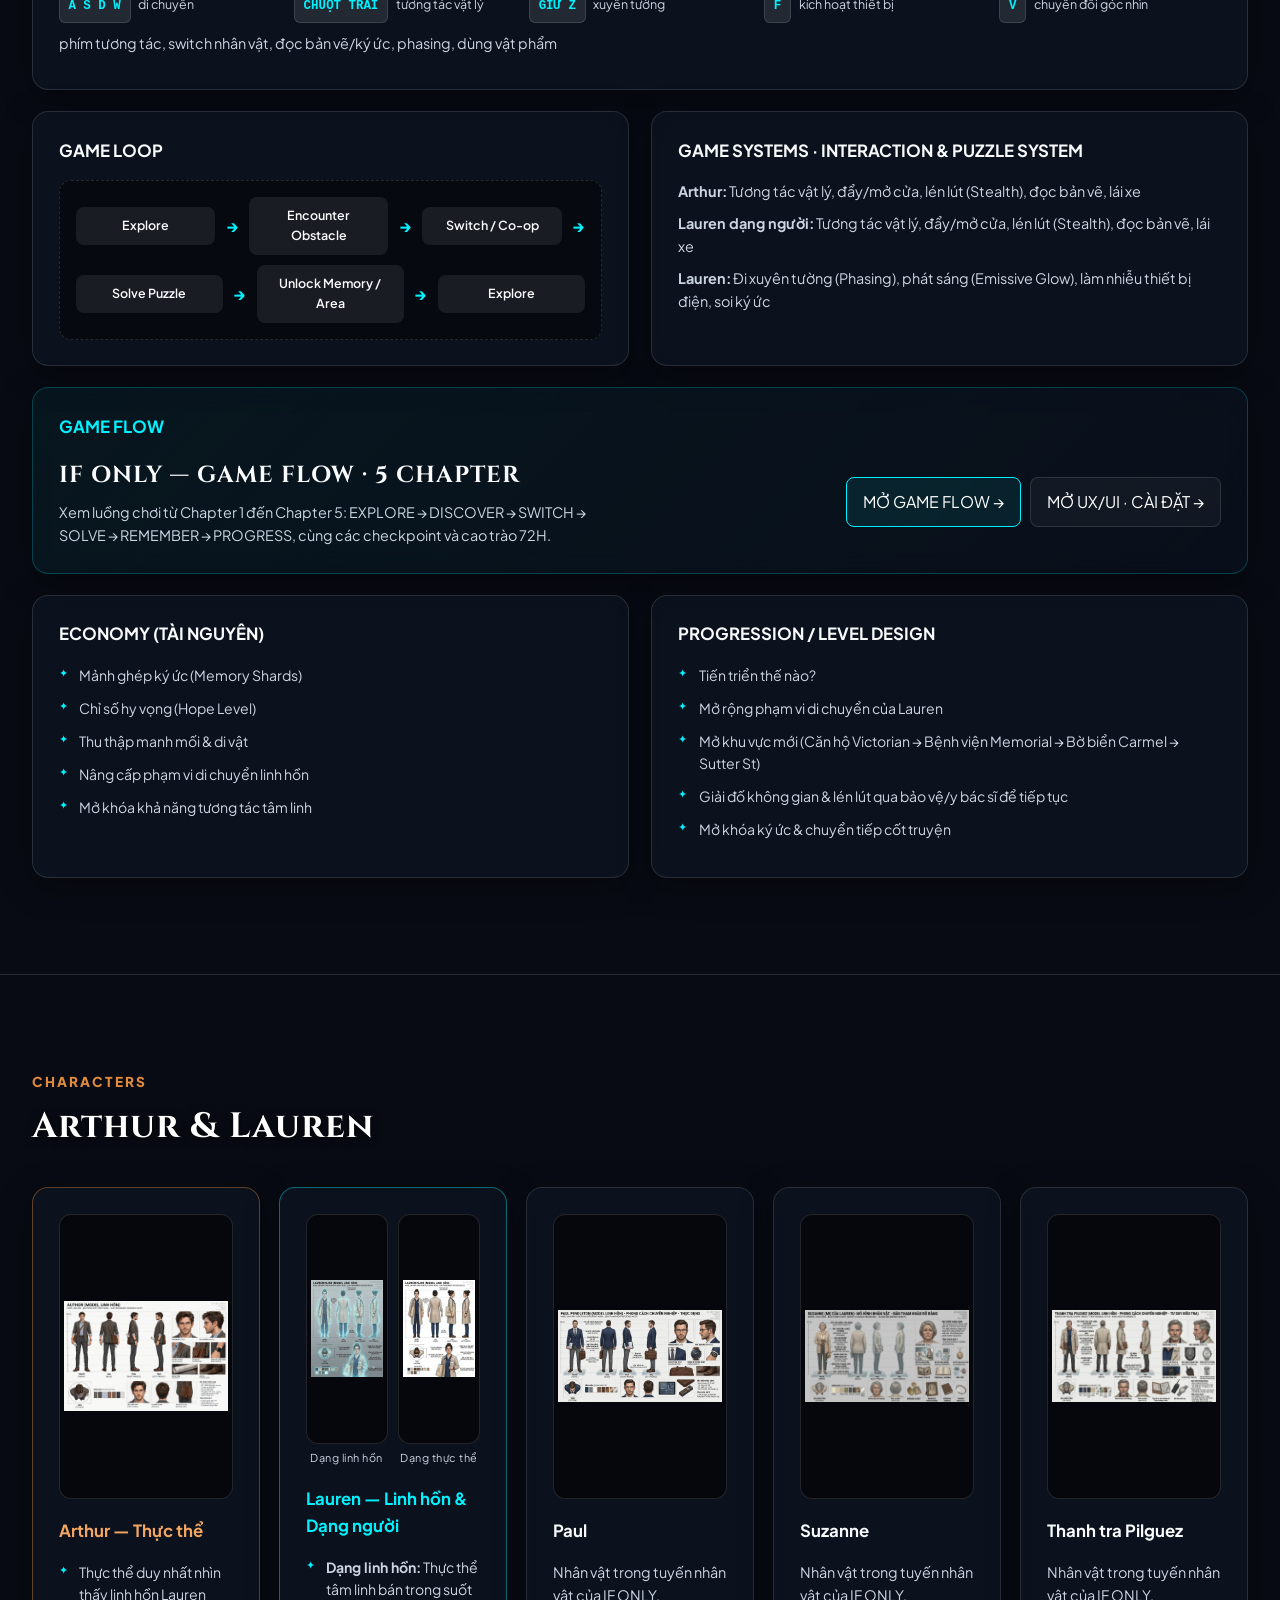
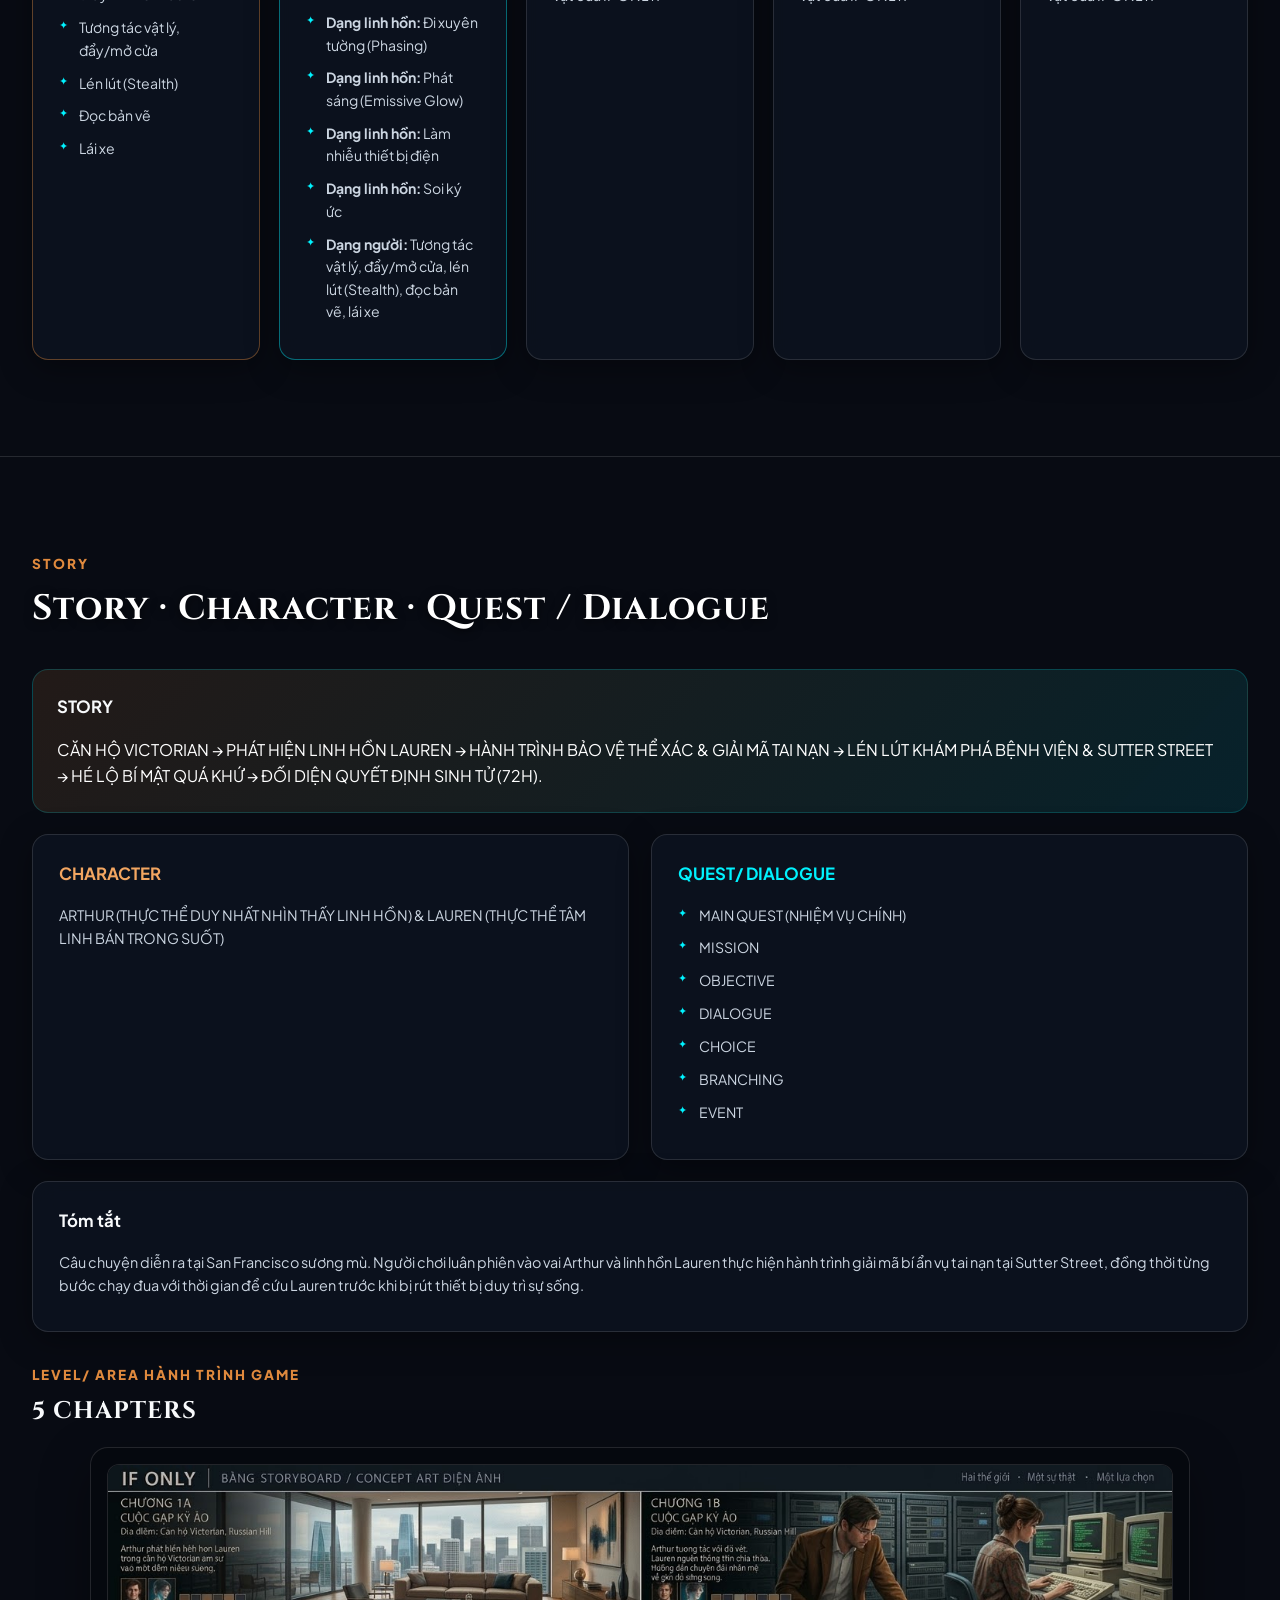
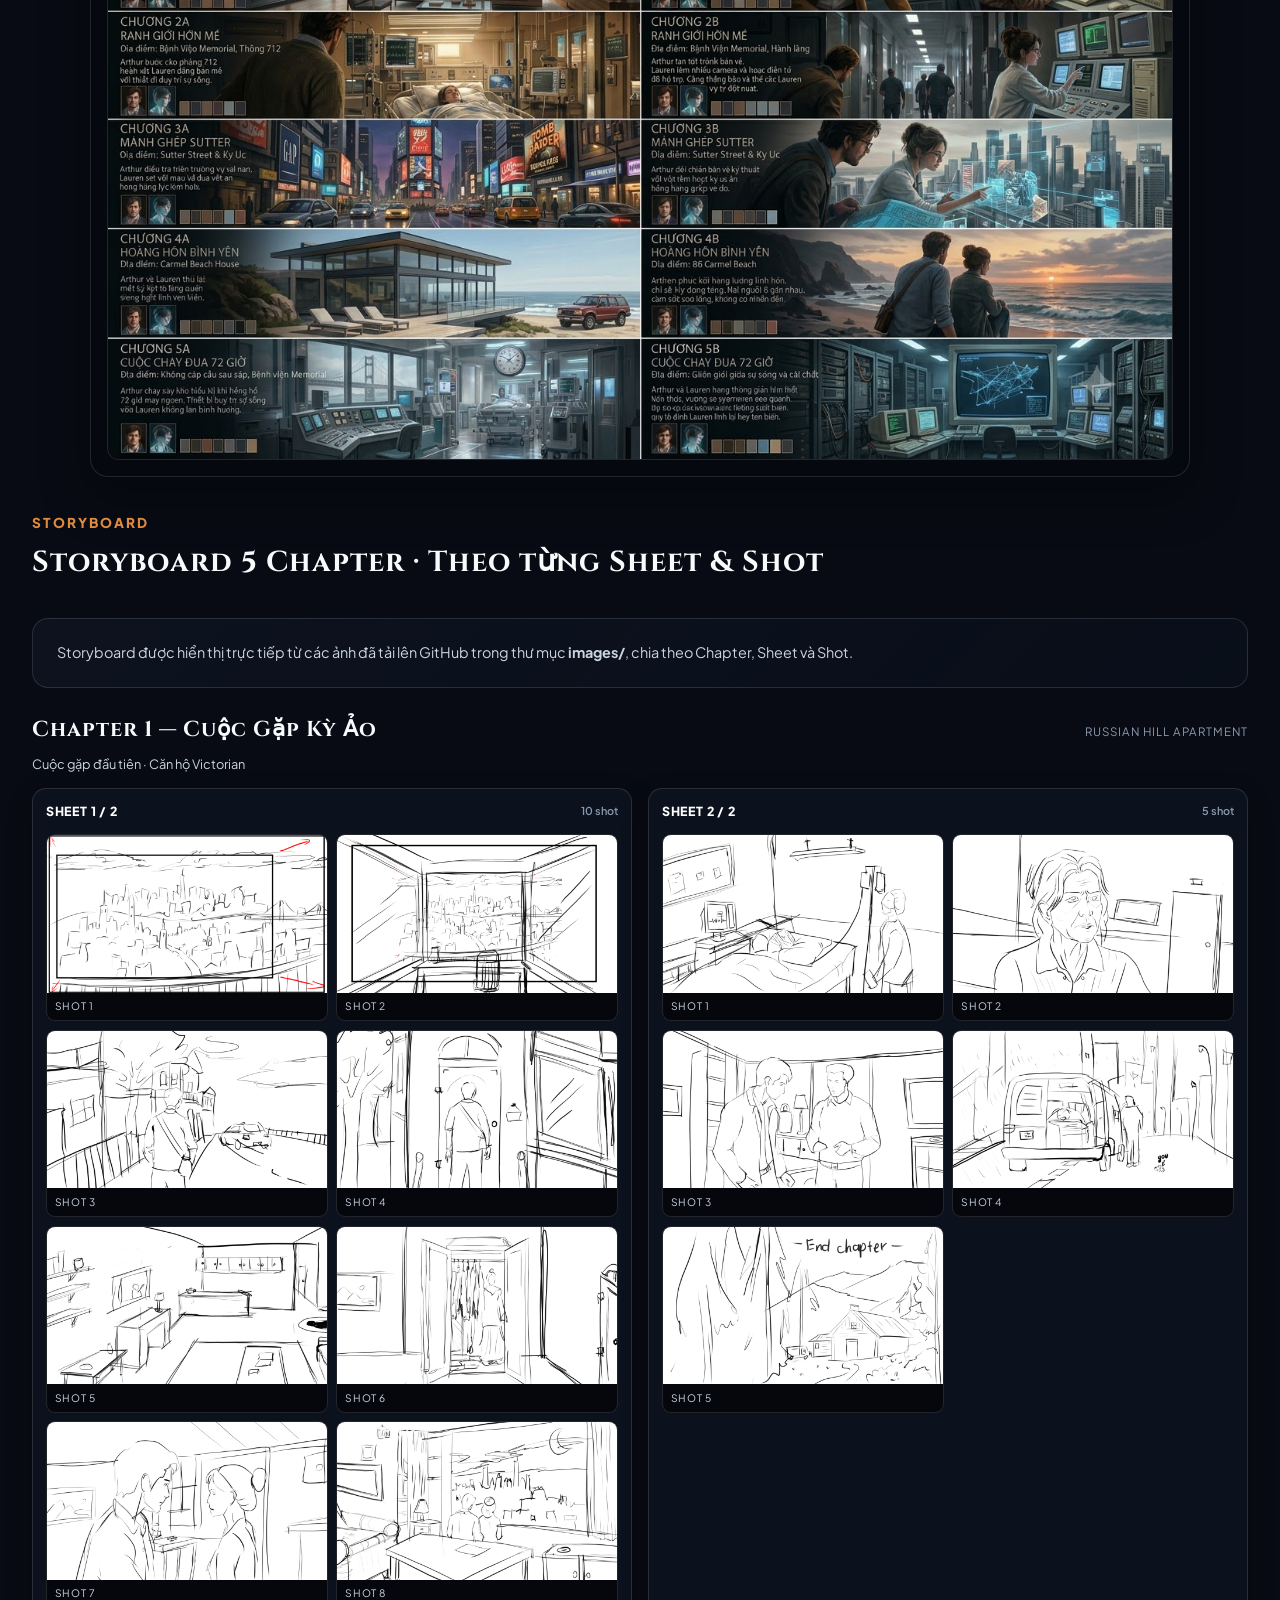
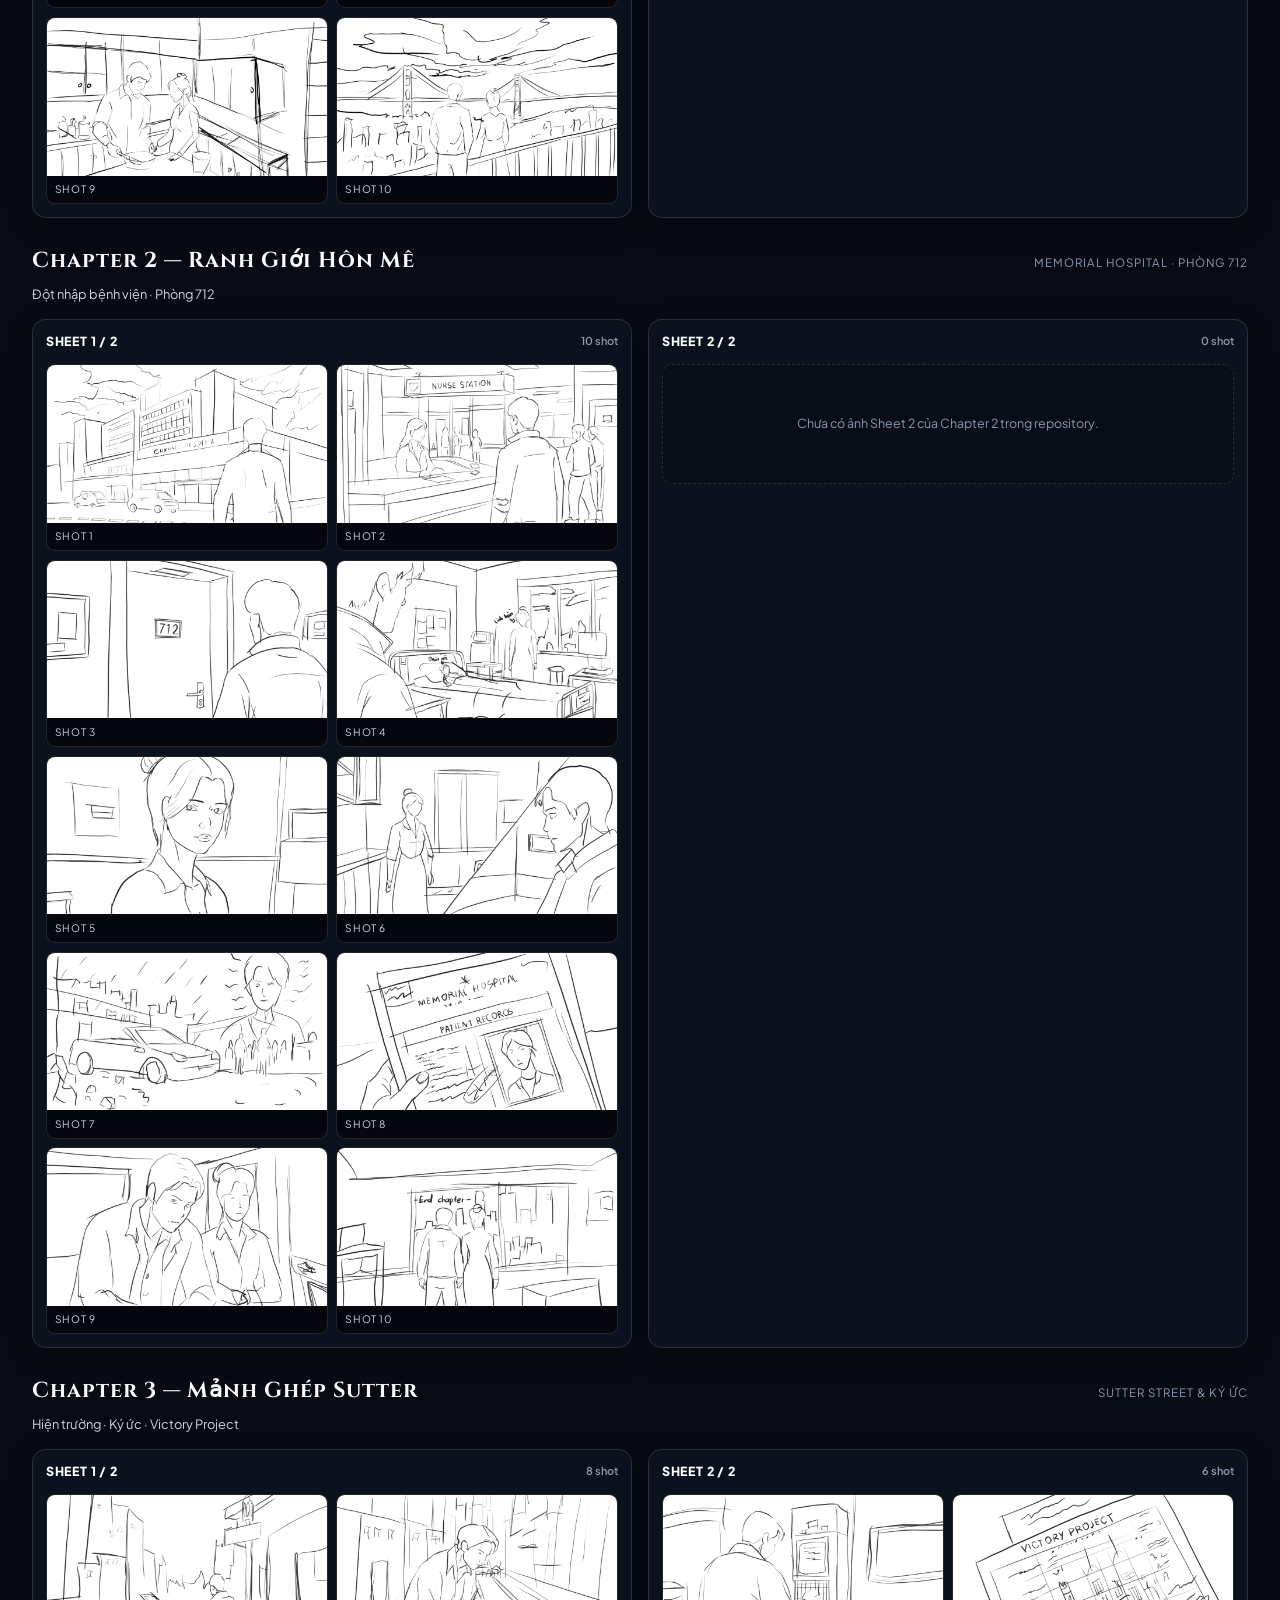
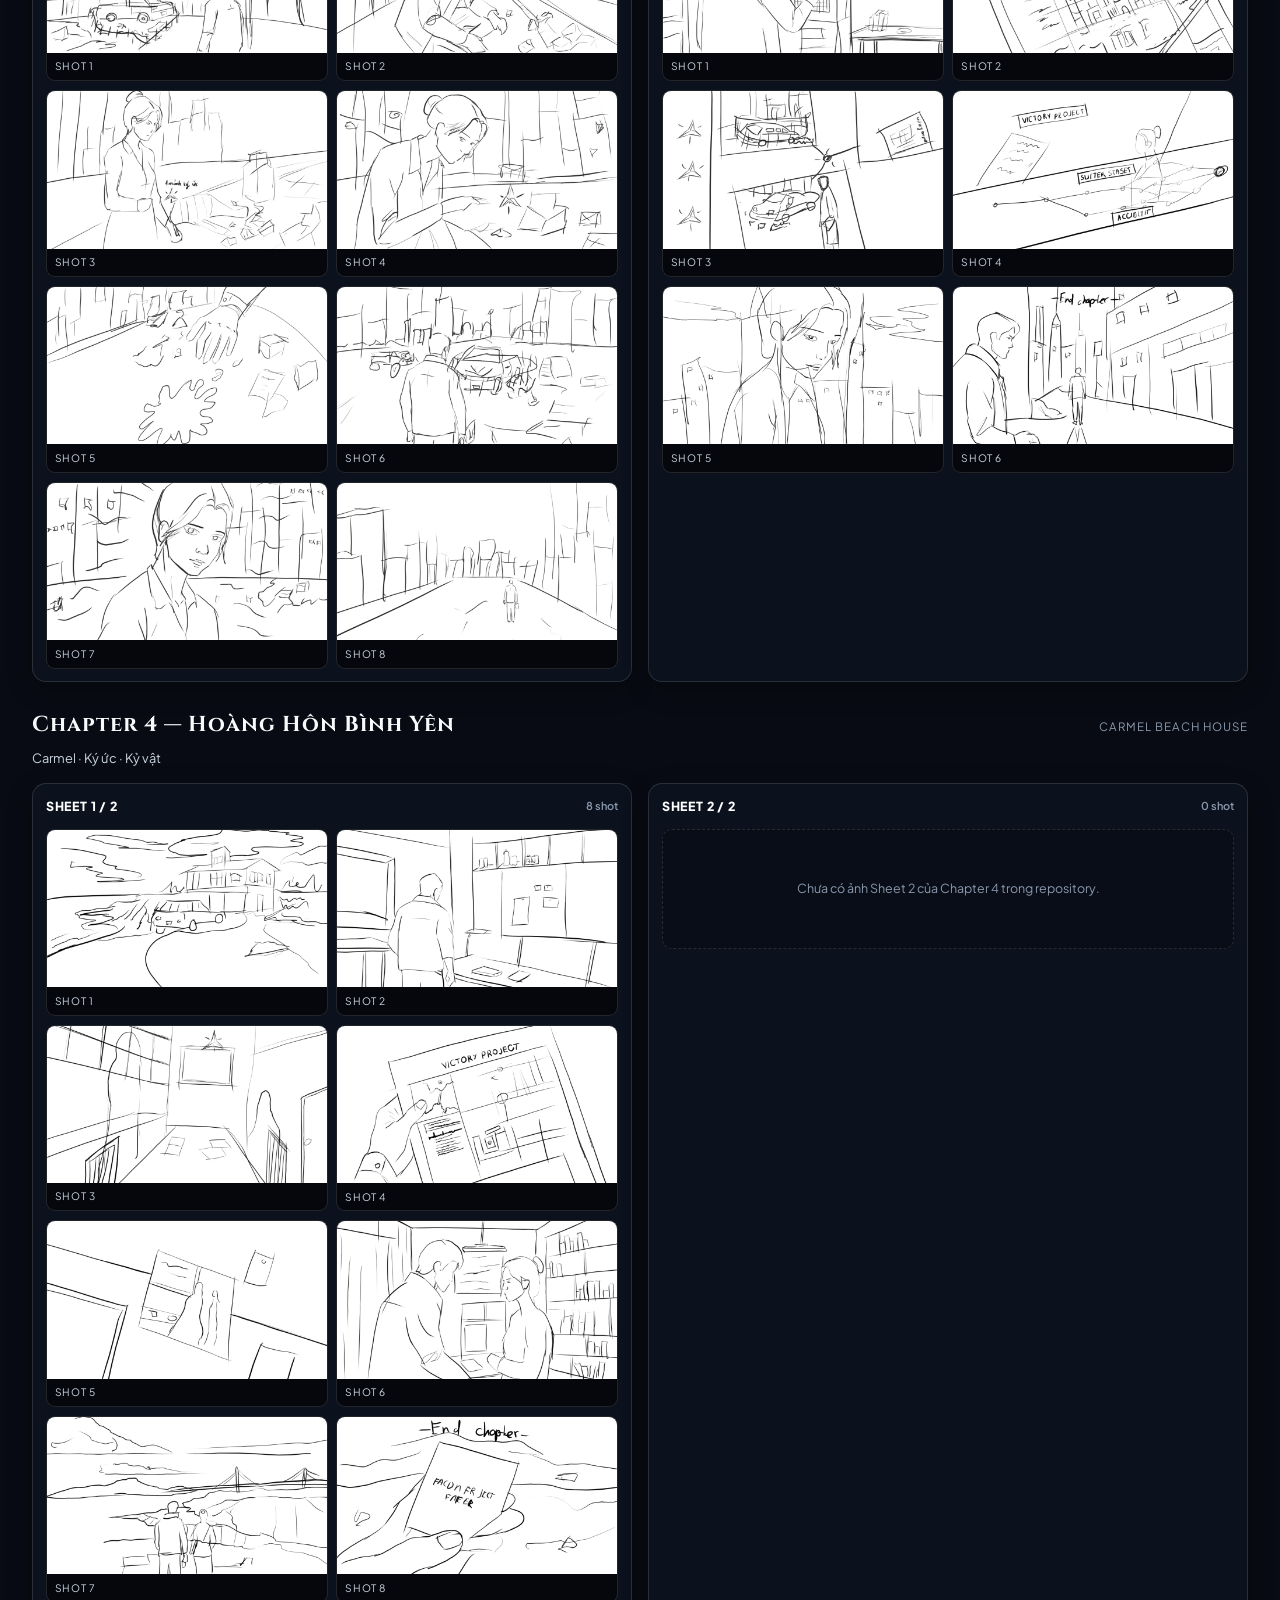
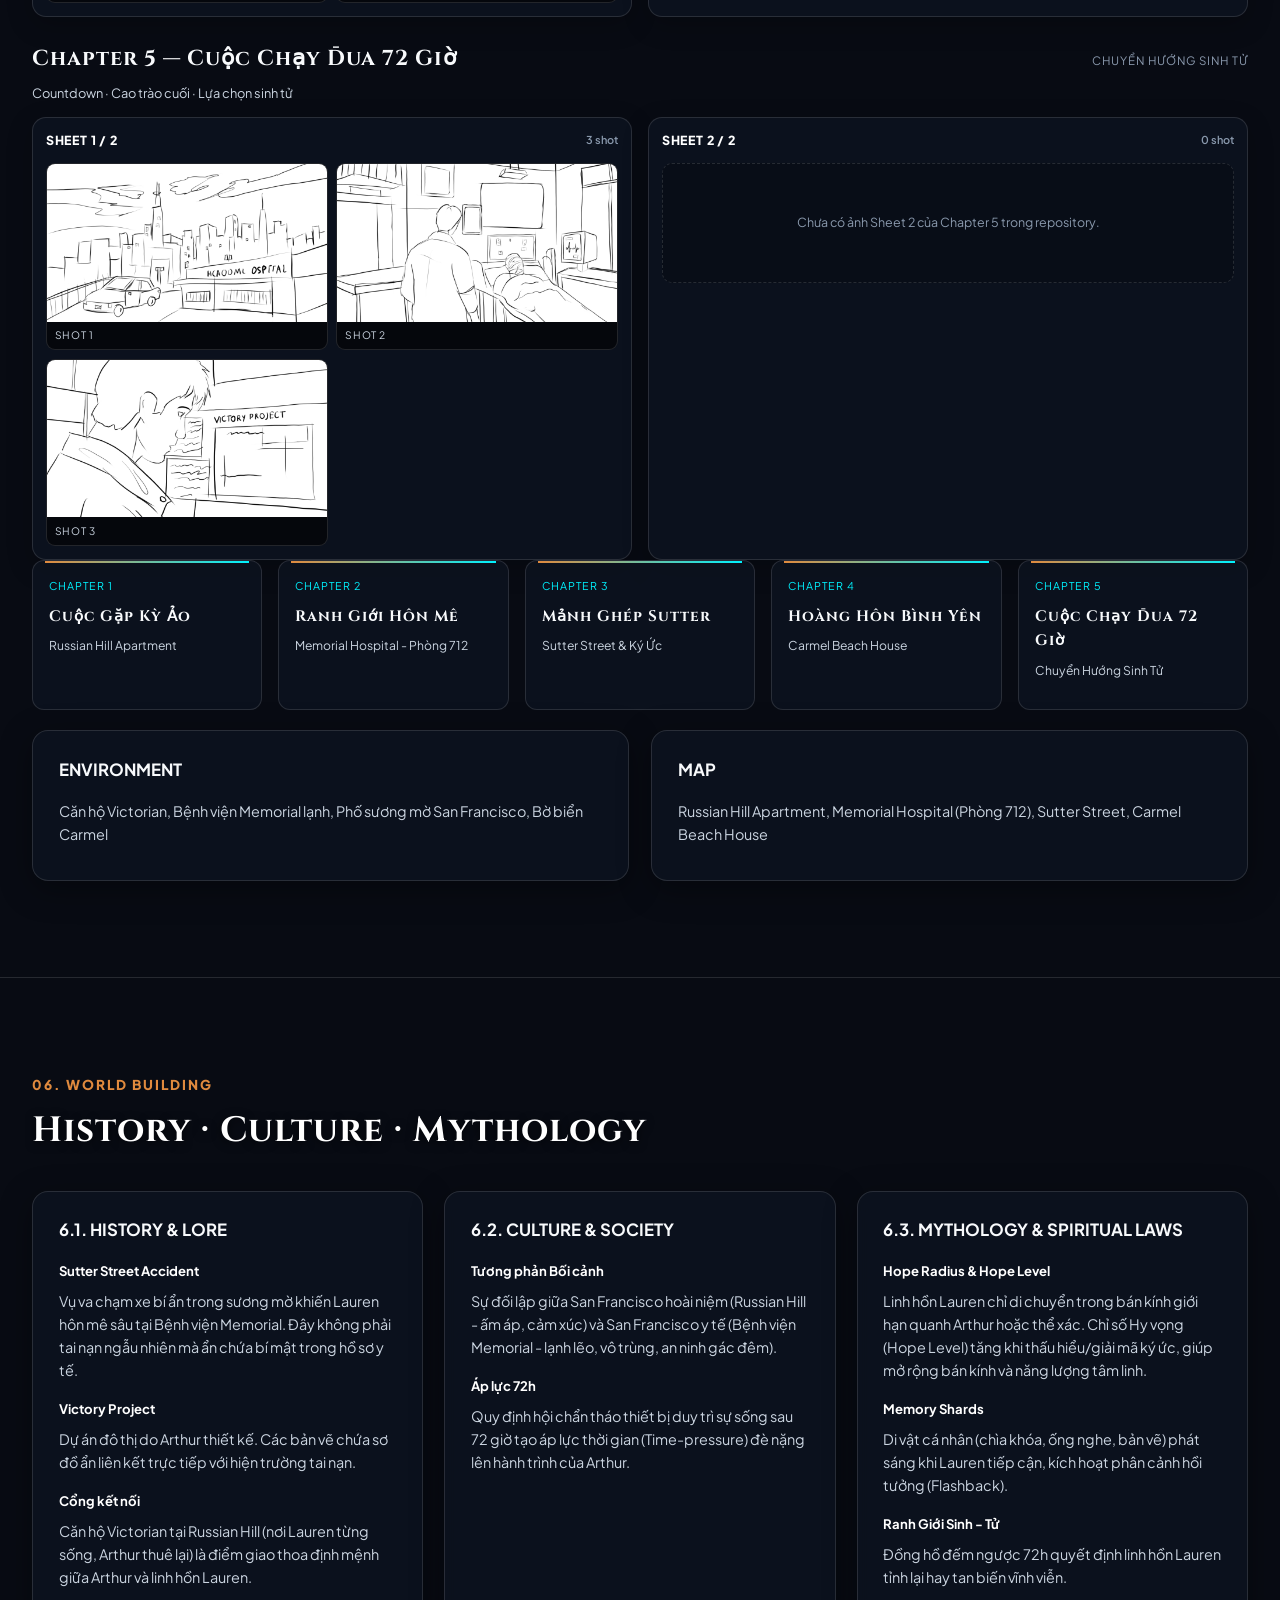
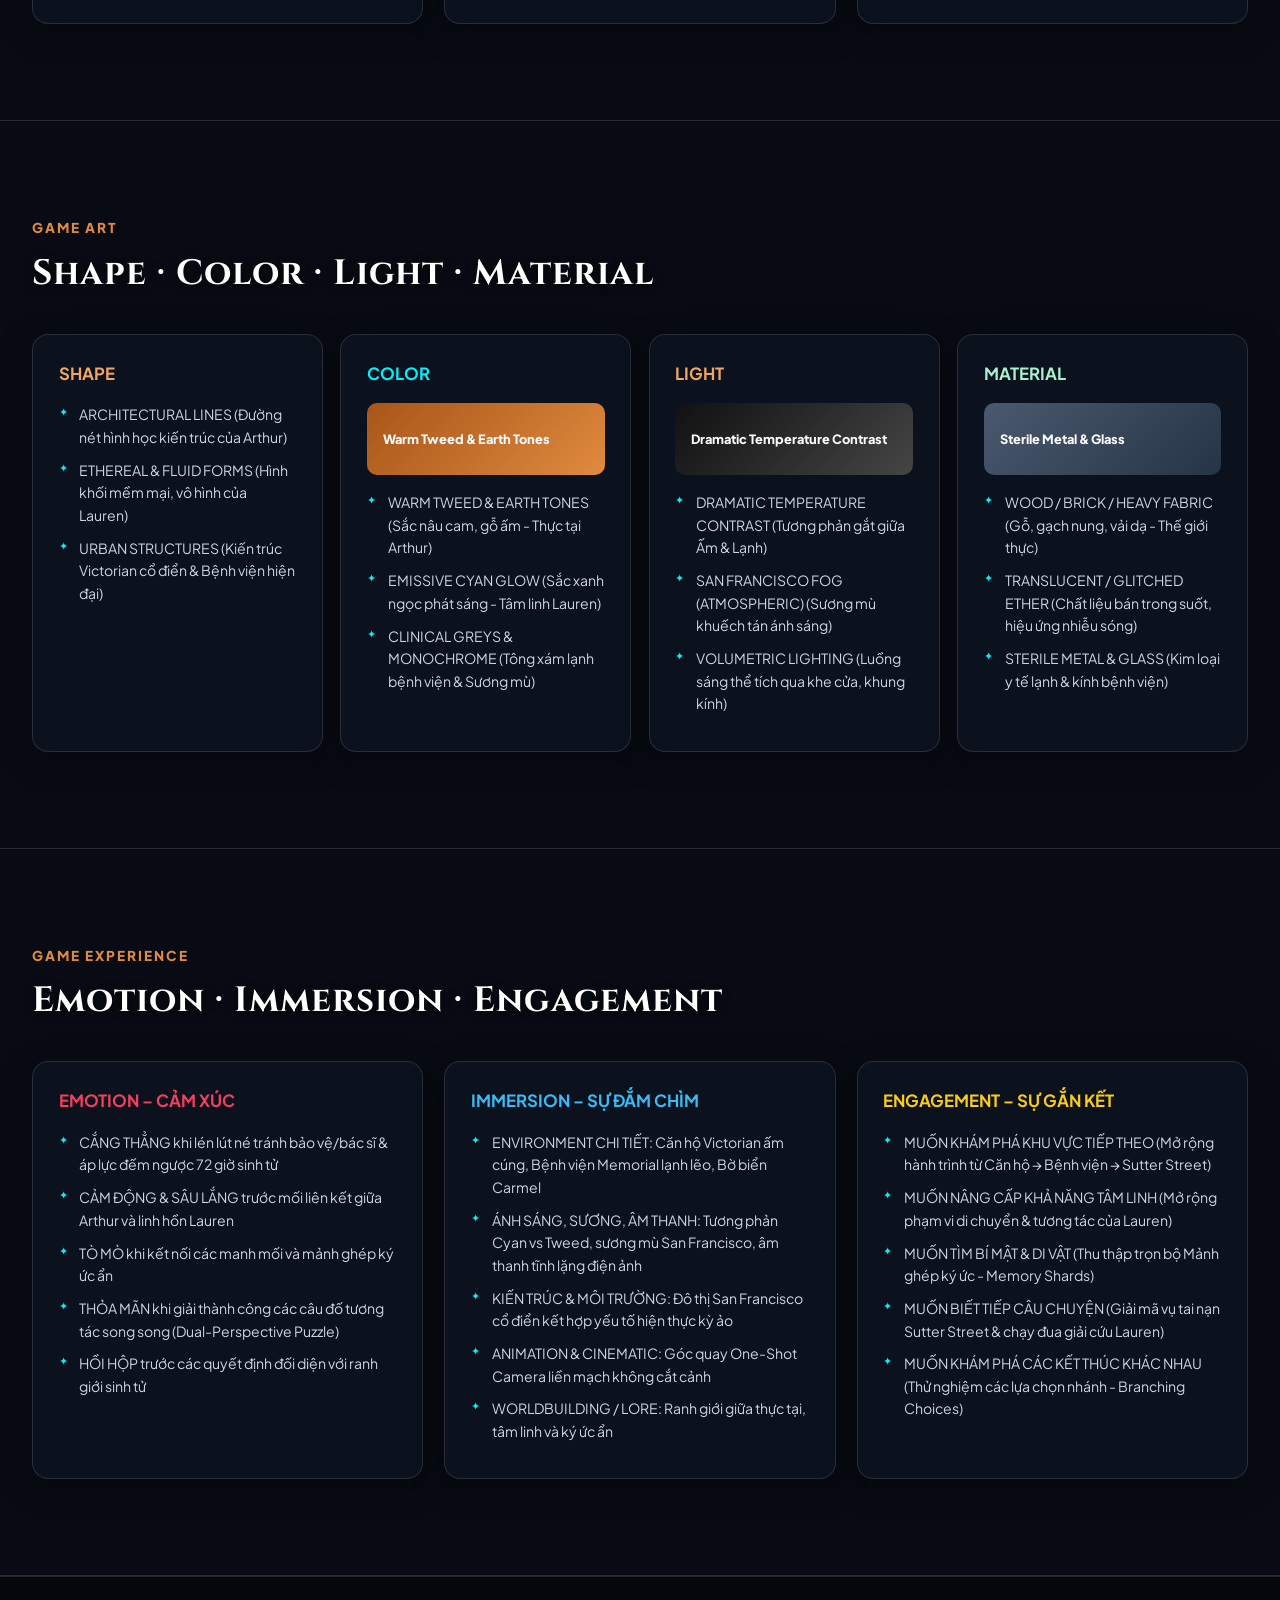
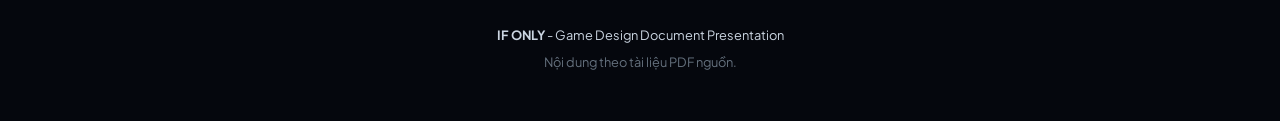
==== commit 37e35f5c: "Add Game Flow section and UX UI settings link to Gameplay" ====
--- a/index.html
+++ b/index.html
@@ -99,7 +99,7 @@
 .storyboard-empty{min-height:120px;display:flex;align-items:center;justify-content:center;text-align:center;padding:1rem;color:var(--grey-clinical);font-size:.78rem;border:1px dashed var(--border-color);border-radius:10px;background:rgba(0,0,0,.2)}
 @media(max-width:900px){.storyboard-sheet-groups{grid-template-columns:1fr}}
 @media(max-width:520px){.storyboard-shot-grid{grid-template-columns:1fr}}
-.search-box input::placeholder{color:#7f8da0}.flow-link{color:var(--cyan-glow)!important}</style>
+.search-box input::placeholder{color:#7f8da0}.flow-link{color:var(--cyan-glow)!important}.game-flow-entry{border-color:rgba(0,242,254,.22);background:linear-gradient(135deg,rgba(0,242,254,.05),rgba(10,16,28,.8))}.game-flow-entry a:hover{background:rgba(0,242,254,.16)!important;border-color:var(--cyan-glow)!important}</style>
 </head>
 <body>
 
@@ -186,6 +186,20 @@
       <p><strong>Arthur:</strong> Tương tác vật lý, đẩy/mở cửa, lén lút (Stealth), đọc bản vẽ, lái xe</p>
       <p><strong>Lauren dạng người:</strong> Tương tác vật lý, đẩy/mở cửa, lén lút (Stealth), đọc bản vẽ, lái xe</p>
       <p><strong>Lauren:</strong> Đi xuyên tường (Phasing), phát sáng (Emissive Glow), làm nhiễu thiết bị điện, soi ký ức</p>
+    </div>
+  </div>
+
+  <div class="card searchable-item game-flow-entry" style="margin-top:1.3rem">
+    <div class="card-header" style="color:var(--cyan-glow)">GAME FLOW</div>
+    <div class="grid-2" style="align-items:center;gap:1.2rem">
+      <div>
+        <h3 style="font-size:1.45rem;margin-bottom:.45rem">IF ONLY — GAME FLOW · 5 CHAPTER</h3>
+        <p style="color:var(--text-muted);margin:0">Xem luồng chơi từ Chapter 1 đến Chapter 5: EXPLORE → DISCOVER → SWITCH → SOLVE → REMEMBER → PROGRESS, cùng các checkpoint và cao trào 72H.</p>
+      </div>
+      <div style="display:flex;gap:.6rem;flex-wrap:wrap;justify-content:flex-end">
+        <a href="game-flow.html" style="display:inline-block;padding:.7rem 1rem;border:1px solid var(--cyan-glow);border-radius:8px;color:#fff;text-decoration:none;background:rgba(0,242,254,.08)">MỞ GAME FLOW →</a>
+        <a href="ux-ui.html#settings" style="display:inline-block;padding:.7rem 1rem;border:1px solid var(--border-color);border-radius:8px;color:#fff;text-decoration:none;background:rgba(255,255,255,.04)">MỞ UX/UI · CÀI ĐẶT →</a>
+      </div>
     </div>
   </div>
 
